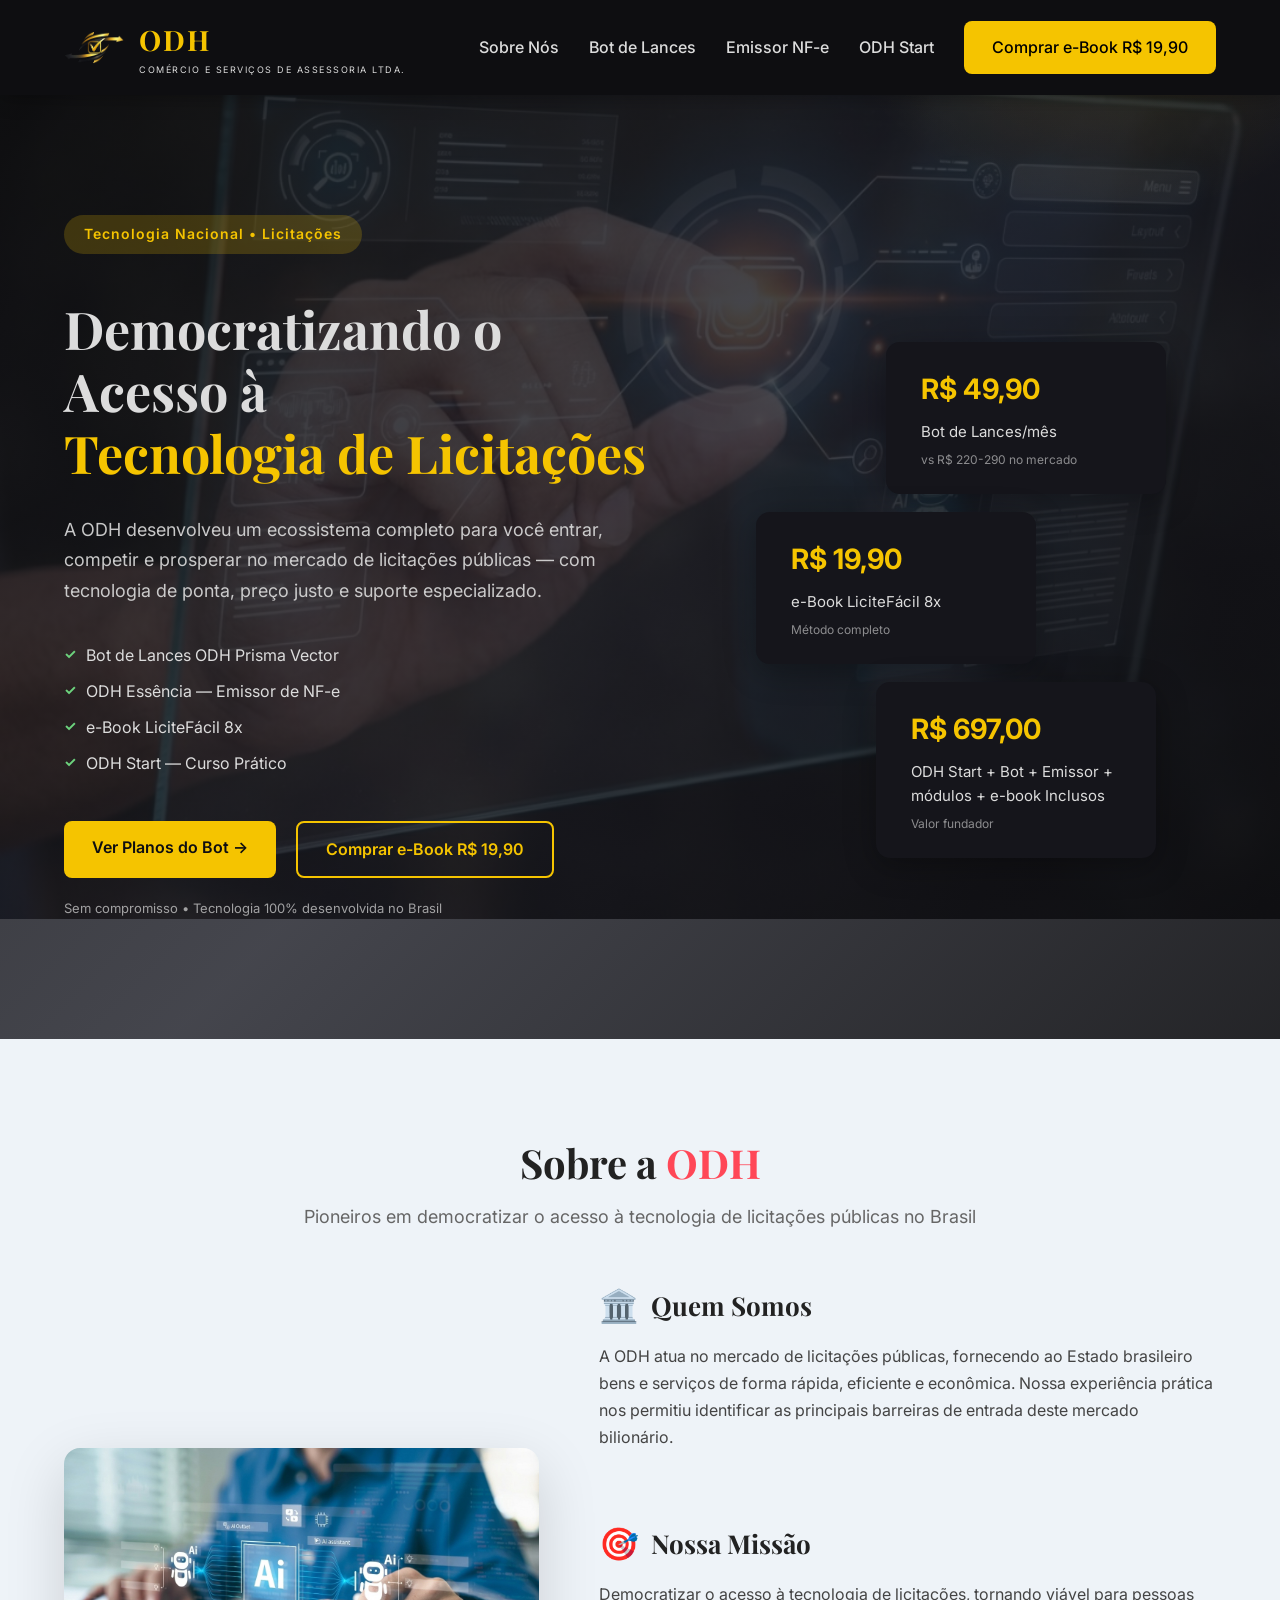
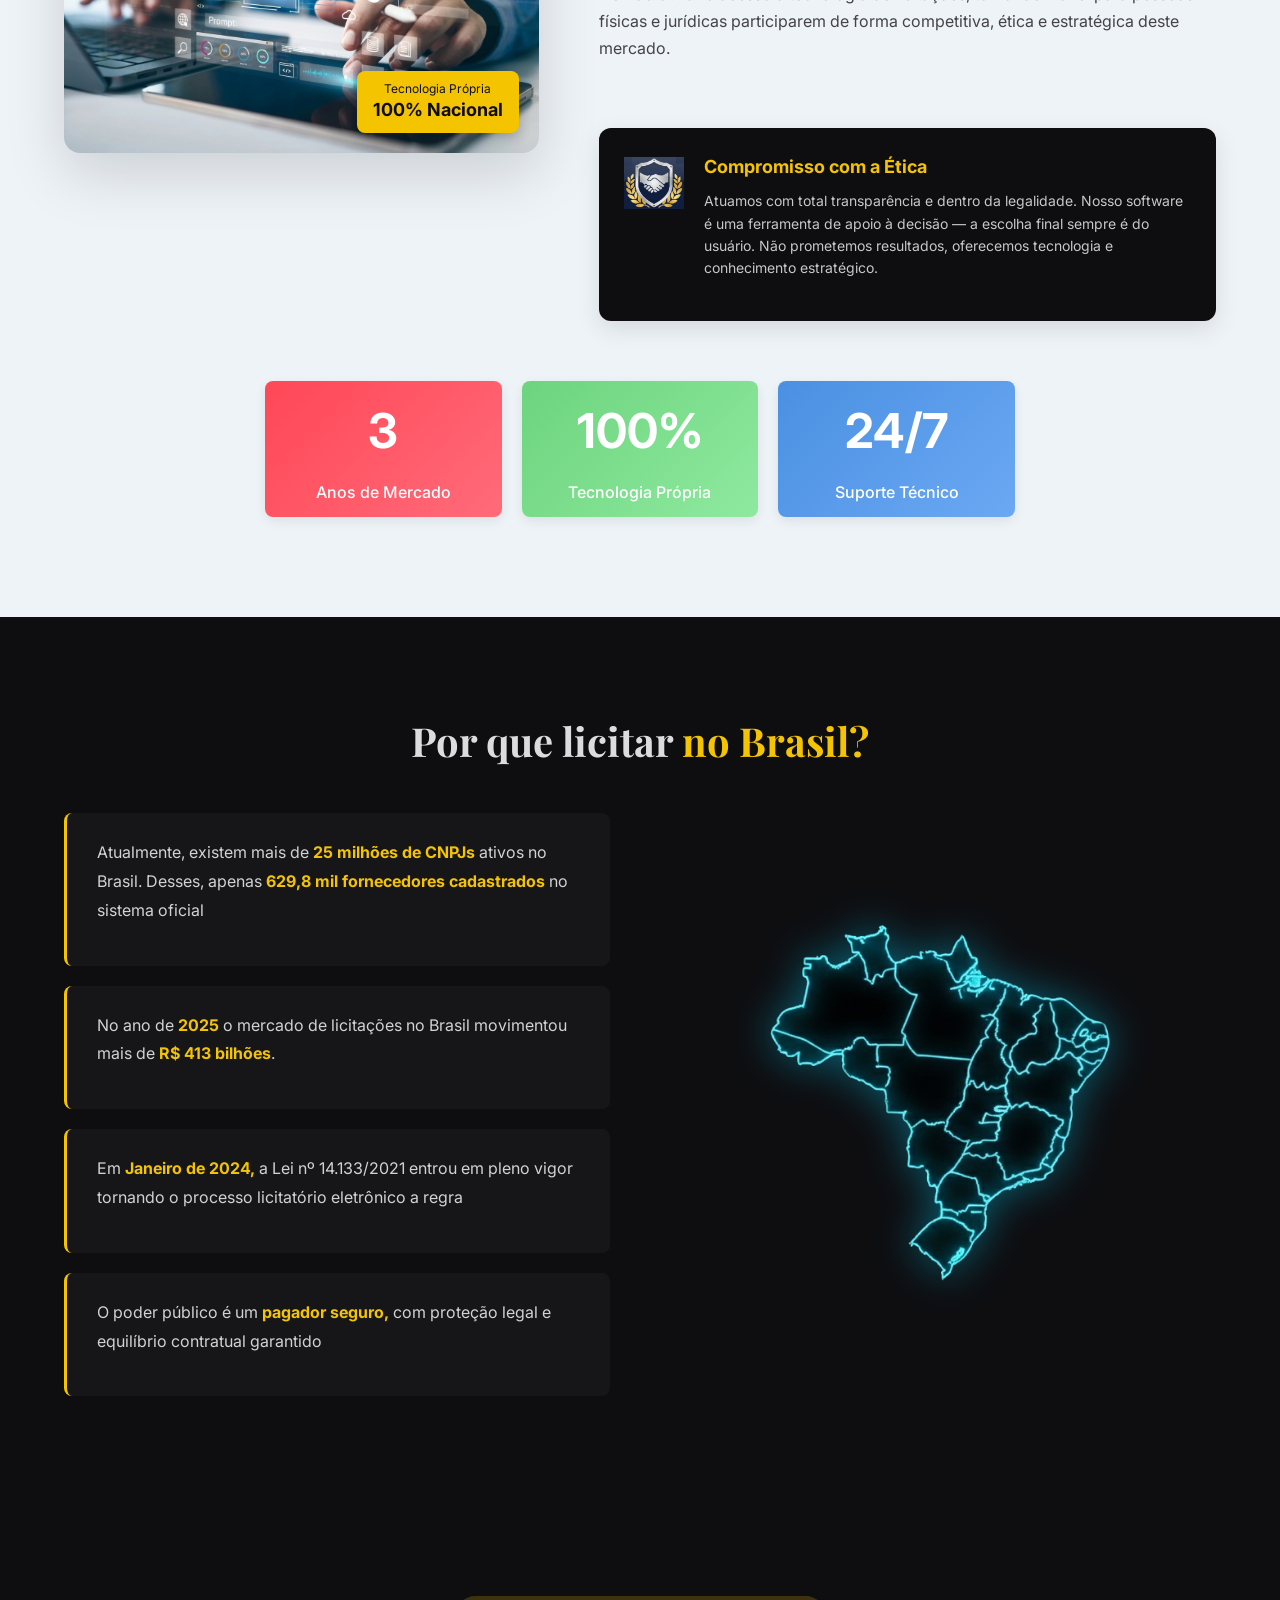
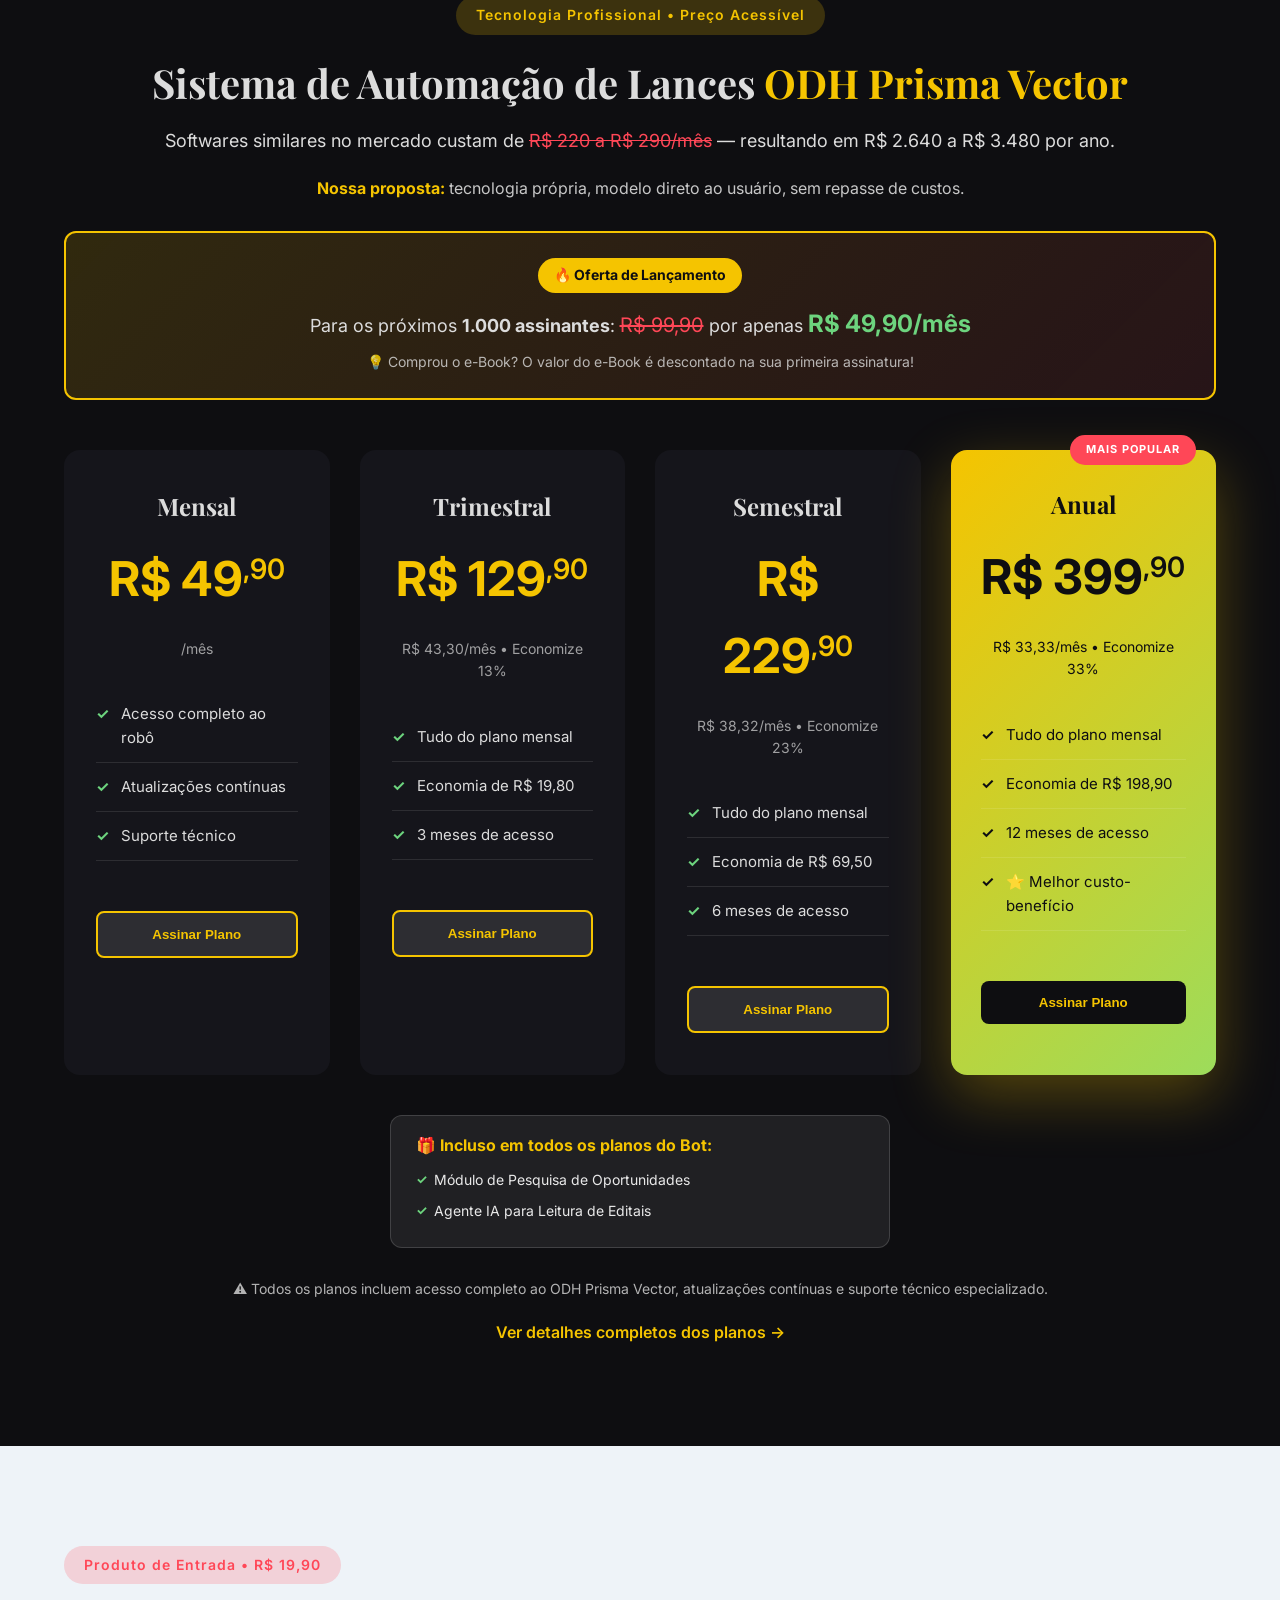
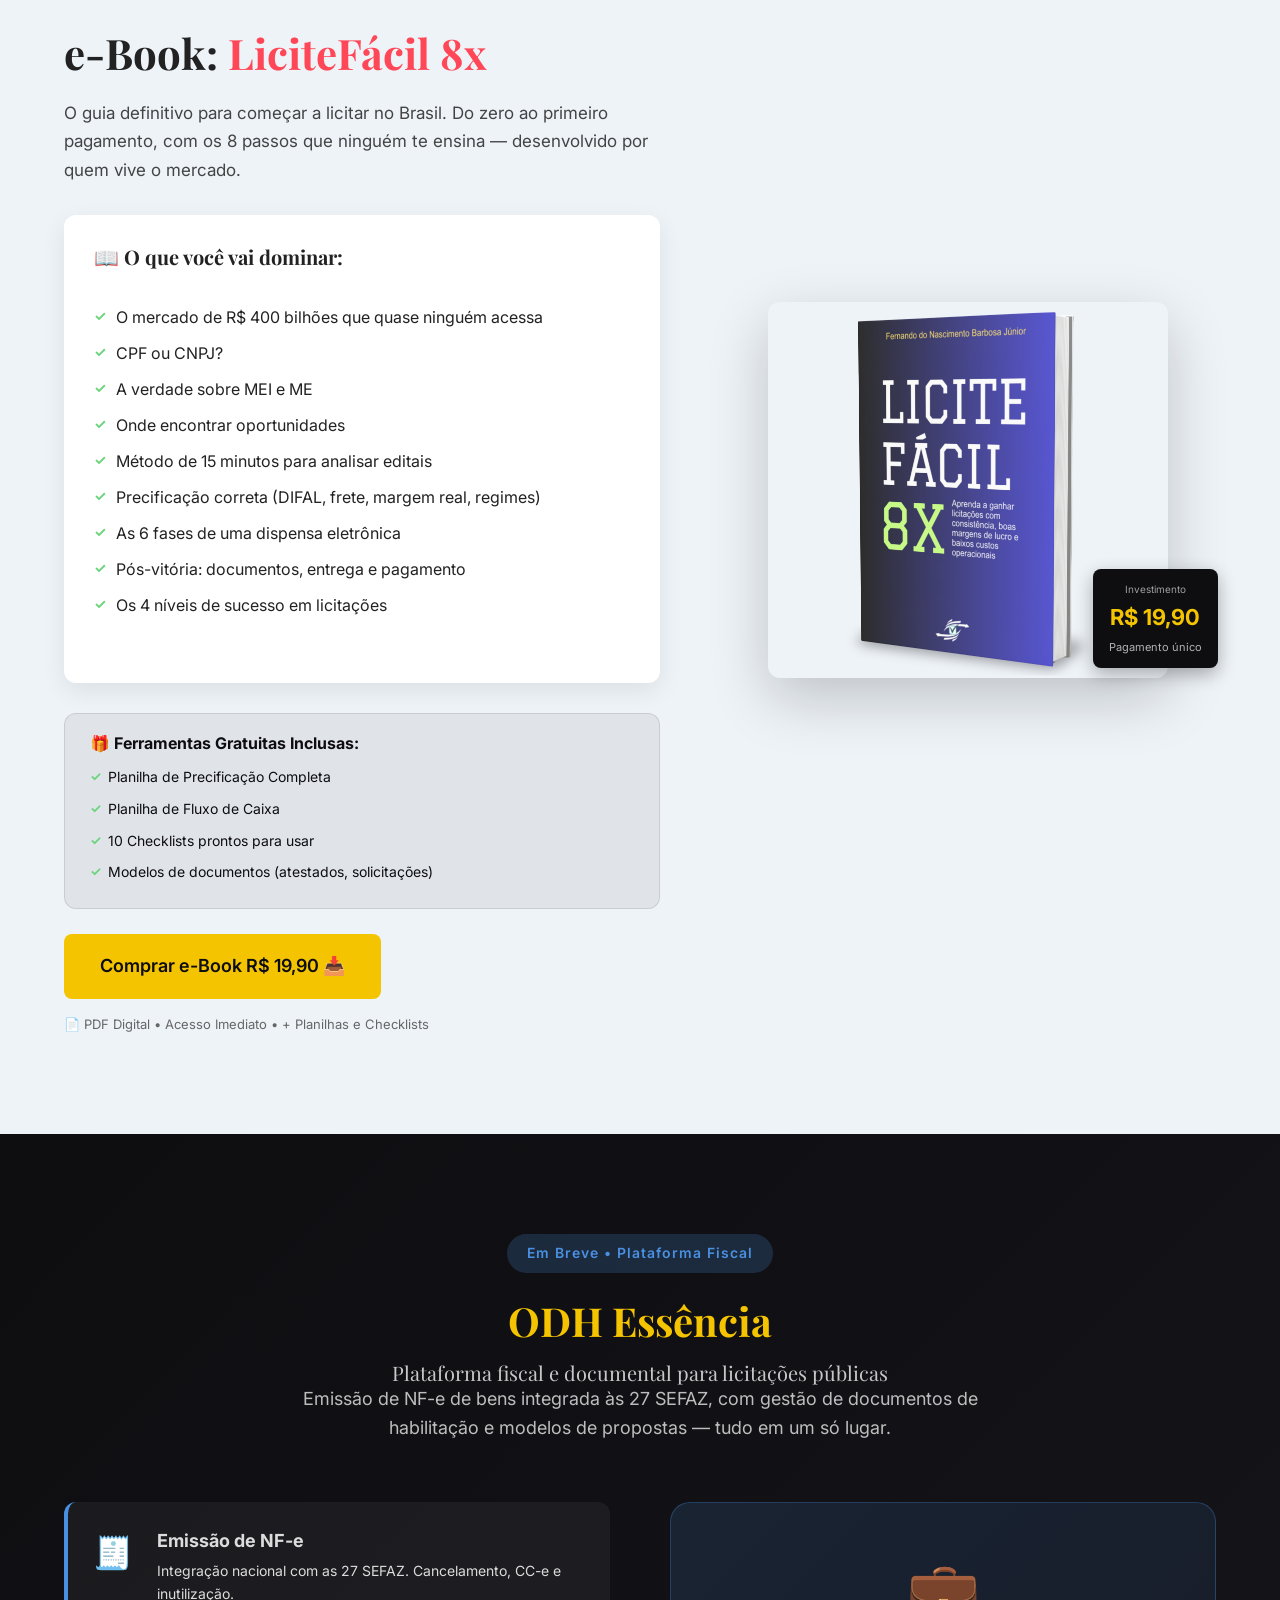
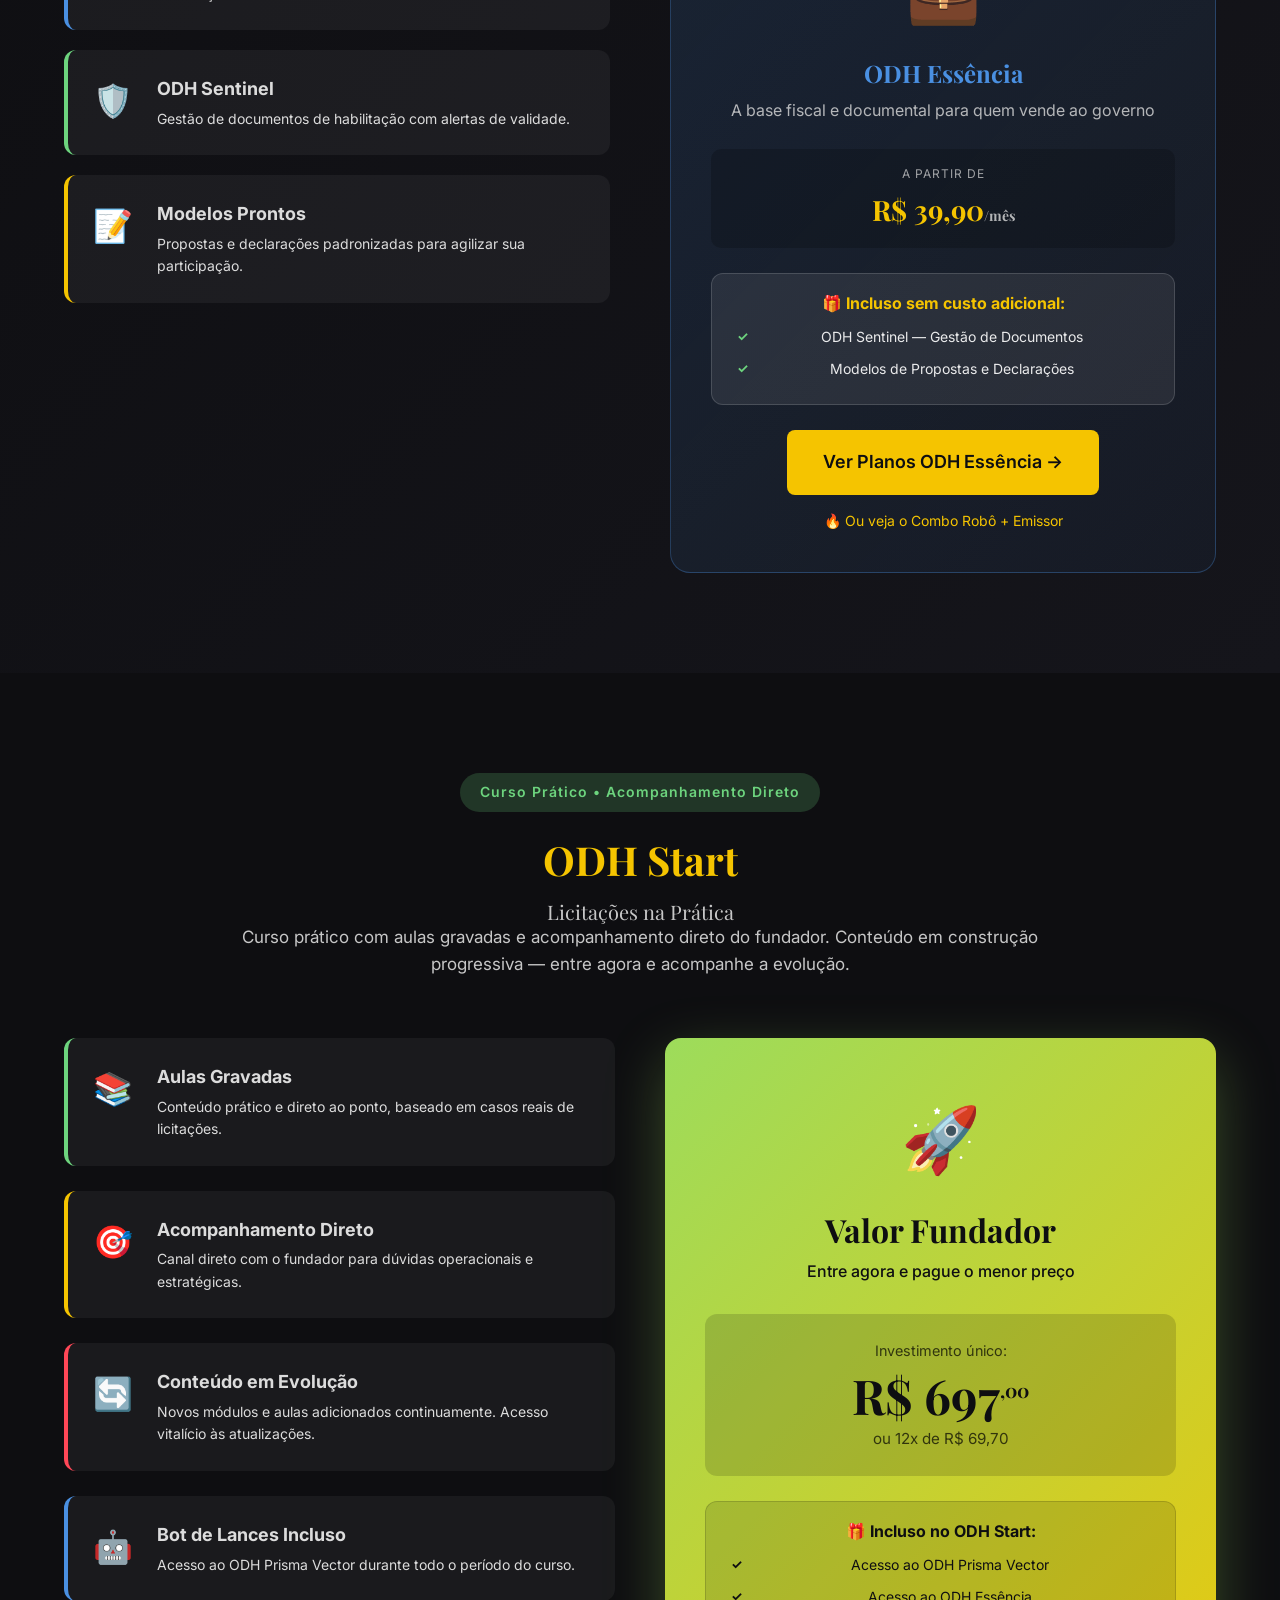
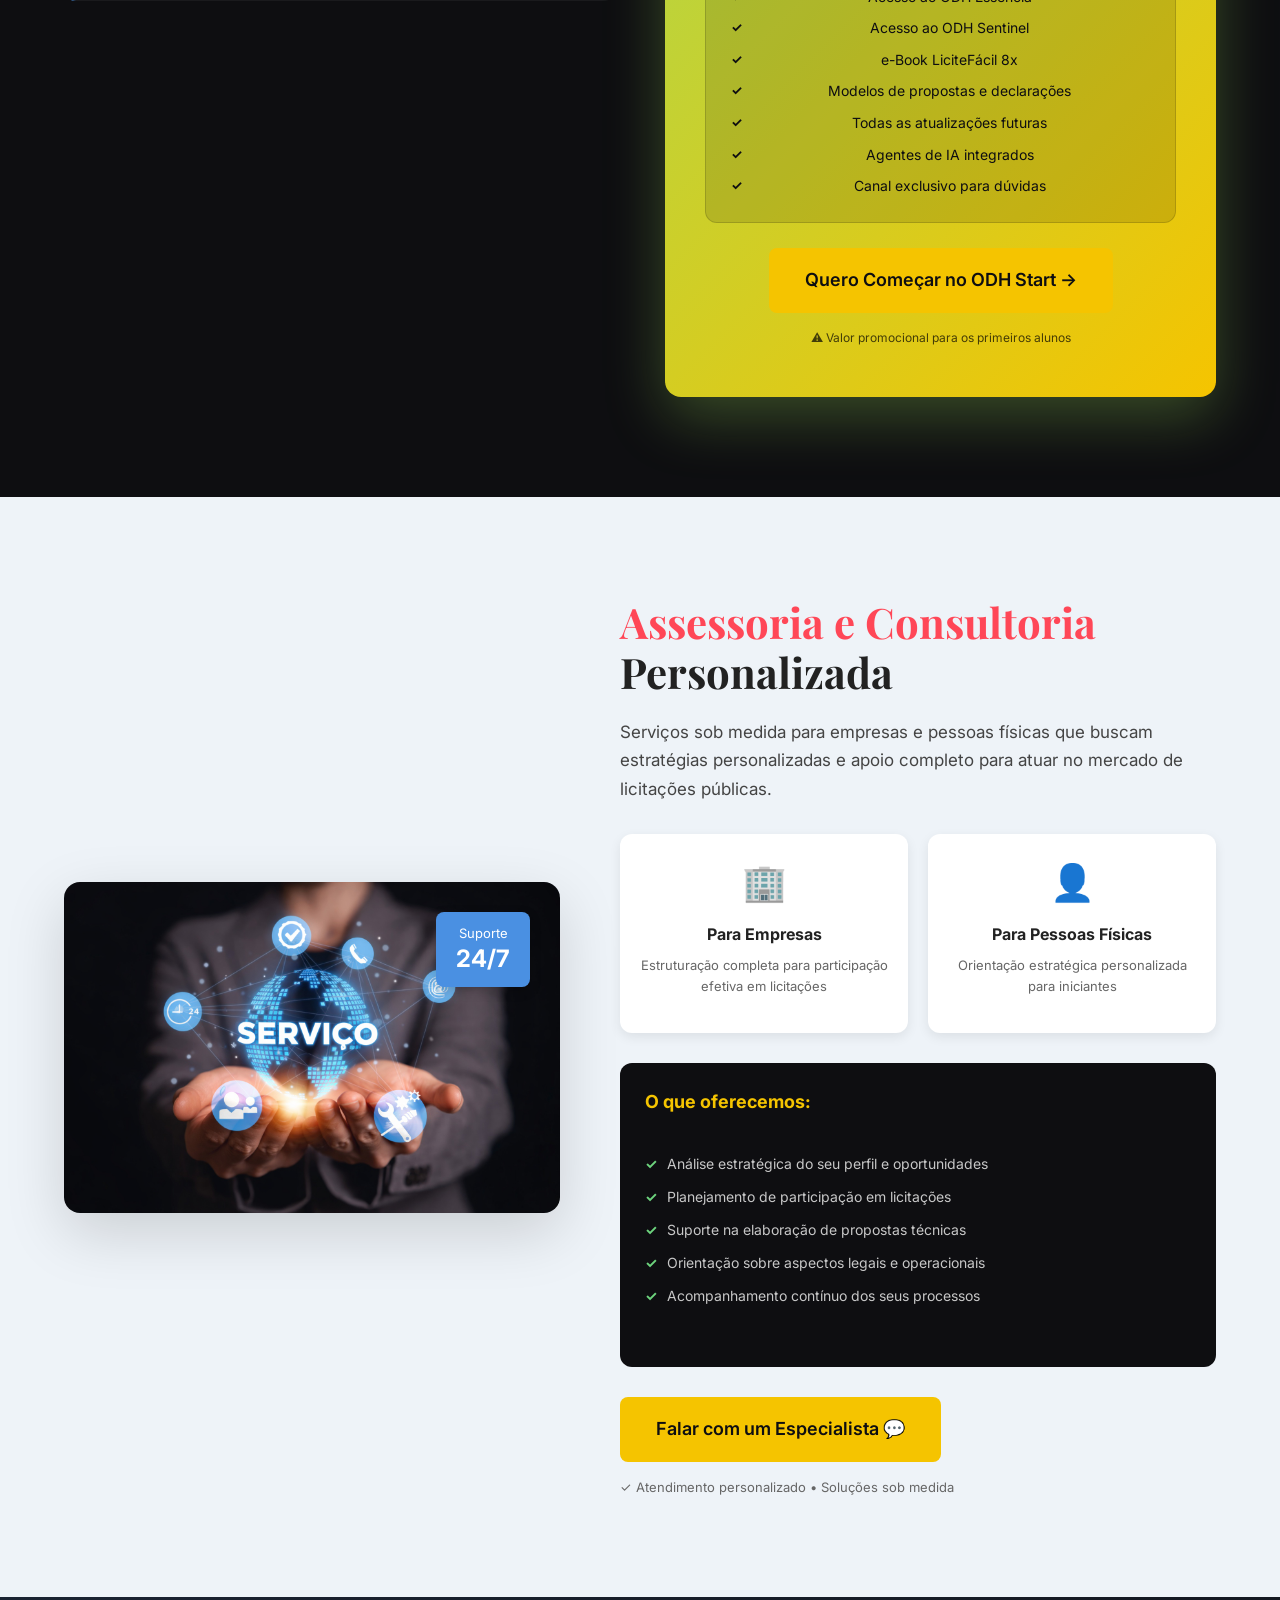
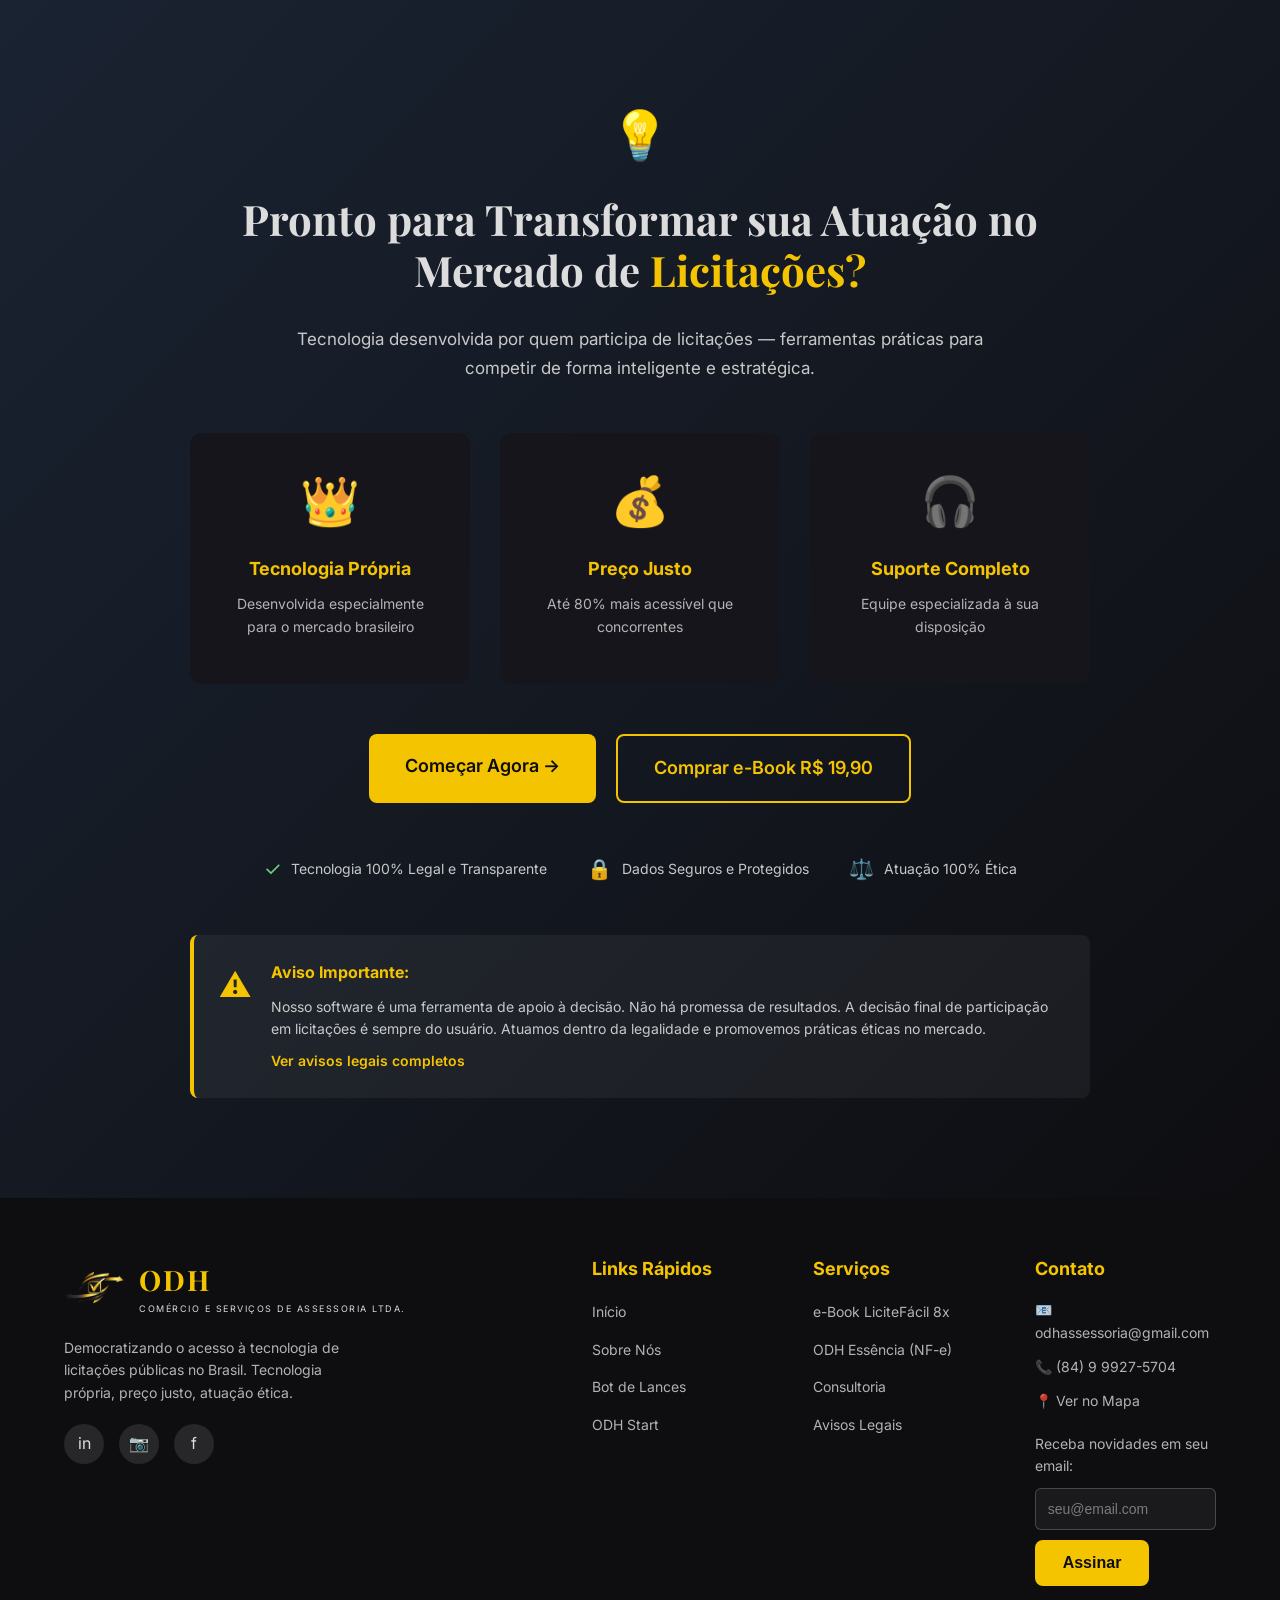
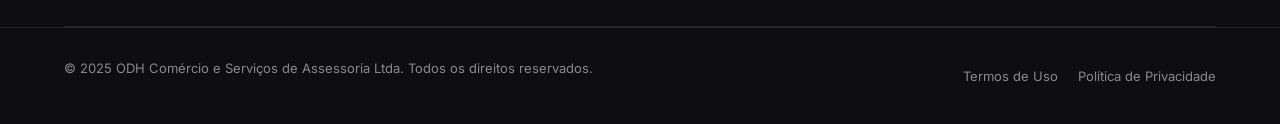
==== index.html @ c1d99091 "melhorias" ====
<!DOCTYPE html>
<html lang="pt-BR">
<head>
  <meta charset="UTF-8" />
  <meta name="viewport" content="width=device-width, initial-scale=1.0" />
  <meta name="description" content="ODH - Democratizando o acesso à tecnologia de licitações públicas no Brasil. Bot de Lances ODH Prisma Vector, ODH Essência (Emissor NF-e), e-Book LiciteFácil 8x e ODH Start." />
  <title>ODH Comércio e Serviços de Assessoria Ltda. | Tecnologia para Licitações</title>
  <link rel="stylesheet" href="css/main.css" />
  <link rel="preconnect" href="https://fonts.googleapis.com">
  <link rel="preconnect" href="https://fonts.gstatic.com" crossorigin>
  <link href="https://fonts.googleapis.com/css2?family=Playfair+Display:wght@500;600;700&family=Inter:wght@300;400;500;600;700&display=swap" rel="stylesheet">
</head>
<body>

<!-- NAVBAR -->
<header class="navbar">
  <div class="container nav-content">
    <div class="logo-container">
      <img src="assets/img/logo-odh.png" alt="ODH Logo" class="logo-img" />
      <div class="logo-text">
        <span class="logo-main">ODH</span>
        <span class="logo-sub">COMÉRCIO E SERVIÇOS DE ASSESSORIA LTDA.</span>
      </div>
    </div>
    <nav class="nav-links">
      <a href="#sobre">Sobre Nós</a>
      <a href="#automacao">Bot de Lances</a>
      <a href="#emissor">Emissor NF-e</a>
      <a href="#odhstart">ODH Start</a>
      <a href="#ebook" class="btn btn-primary btn-dark-text">Comprar e-Book R$ 19,90</a>
    </nav>
  </div>
</header>

<!-- HERO SECTION -->
<section class="hero">
  <div class="container hero-grid">
    <div class="hero-content">
      <span class="pill">Tecnologia Nacional • Licitações</span>
      <h1>Democratizando o Acesso à <br><span class="highlight">Tecnologia de Licitações</span></h1>
      <p class="hero-description">
        A ODH desenvolveu um ecossistema completo para você entrar, competir 
        e prosperar no mercado de licitações públicas — com tecnologia de ponta, 
        preço justo e suporte especializado.
      </p>

      <ul class="checklist">
        <li>Bot de Lances ODH Prisma Vector</li>
        <li>ODH Essência — Emissor de NF-e</li>
        <li>e-Book LiciteFácil 8x</li>
        <li>ODH Start — Curso Prático</li>
      </ul>

      <div class="hero-actions">
        <a href="#automacao" class="btn btn-primary">Ver Planos do Bot →</a>
        <a href="#ebook" class="btn btn-outline">Comprar e-Book R$ 19,90</a>
      </div>

      <small class="hero-note">Sem compromisso • Tecnologia 100% desenvolvida no Brasil</small>
    </div>

    <div class="hero-visual">
      <div class="floating-card card-1">
        <strong>R$ 49,90</strong>
        <span>Bot de Lances/mês</span>
        <small>vs R$ 220-290 no mercado</small>
      </div>

      <div class="floating-card card-2">
        <strong>R$ 19,90</strong>
        <span>e-Book LiciteFácil 8x</span>
        <small>Método completo</small>
      </div>

      <div class="floating-card card-3">
        <strong>R$ 697,00</strong>
        <span>ODH Start + Bot + Emissor + módulos + e-book Inclusos</span>
        <small>Valor fundador</small>
      </div>
    </div>
  </div>
</section>

<!-- SOBRE A ODH -->
<section id="sobre" class="about-section">
  <div class="container">
    <div class="section-header center">
      <h2>Sobre a <span class="highlight-red">ODH</span></h2>
      <p class="subtitle">Pioneiros em democratizar o acesso à tecnologia de licitações públicas no Brasil</p>
    </div>

    <div class="about-grid">
      <div class="about-image">
        <img src="assets/img/tech-ai.jpg" alt="Tecnologia ODH" />
        <span class="tech-badge">Tecnologia Própria<br><strong>100% Nacional</strong></span>
      </div>

      <div class="about-content">
        <div class="about-block">
          <div class="icon-title">
            <span class="icon">🏛️</span>
            <h3>Quem Somos</h3>
          </div>
          <p>
            A ODH atua no mercado de licitações públicas, fornecendo ao Estado brasileiro 
            bens e serviços de forma rápida, eficiente e econômica. Nossa experiência prática 
            nos permitiu identificar as principais barreiras de entrada deste mercado bilionário.
          </p>
        </div>

        <div class="about-block">
          <div class="icon-title">
            <span class="icon">🎯</span>
            <h3>Nossa Missão</h3>
          </div>
          <p>
            Democratizar o acesso à tecnologia de licitações, tornando viável para pessoas 
            físicas e jurídicas participarem de forma competitiva, ética e estratégica deste mercado.
          </p>
        </div>

        <div class="ethics-box">
          <img src="assets/img/badge-etica.png" alt="Compromisso com a Ética" class="ethics-badge-img" />
          <div>
            <strong>Compromisso com a Ética</strong>
            <p>
              Atuamos com total transparência e dentro da legalidade. Nosso software é uma ferramenta 
              de apoio à decisão — a escolha final sempre é do usuário. Não prometemos resultados, 
              oferecemos tecnologia e conhecimento estratégico.
            </p>
          </div>
        </div>
      </div>
    </div>

    <div class="stats-grid">
      <div class="stat-card red">
        <strong>3</strong>
        <span>Anos de Mercado</span>
      </div>
      <div class="stat-card green">
        <strong>100%</strong>
        <span>Tecnologia Própria</span>
      </div>
      <div class="stat-card blue">
        <strong>24/7</strong>
        <span>Suporte Técnico</span>
      </div>
    </div>
  </div>
</section>

<!-- ARGUMENTOS LÓGICOS DO PRODUTO -->
<section id="argumentos" class="argumentos-section">
  <div class="container">
    <div class="section-header center">
      <h2>Por que licitar <span class="highlight">no Brasil?</span></h2>
    </div>

    <div class="argumentos-grid">
      <div class="argumentos-content">
        <div class="argumento-box">
          <p>Atualmente, existem mais de <strong>25 milhões de CNPJs</strong> ativos no Brasil. Desses, apenas <strong>629,8 mil fornecedores cadastrados</strong>  no sistema oficial</p>
        </div>

        <div class="argumento-box">
          <p>No ano de <strong>2025</strong> o mercado de licitações no Brasil movimentou mais de <strong>R$ 413 bilhões</strong>.</p>
        </div>

        <div class="argumento-box">
          <p>Em <strong>Janeiro de 2024,</strong> a Lei nº 14.133/2021 entrou em pleno vigor tornando o processo licitatório eletrônico a regra</p>
        </div>

        <div class="argumento-box">
          <p>O poder público é um<strong> pagador seguro,</strong> com proteção legal e equilíbrio contratual garantido</p>
        </div>
      </div>

      <div class="argumentos-visual">
        <div class="mapa-brasil">
          <img src="assets/img/mapa-brasil.png" alt="Mapa do Brasil" class="mapa-brasil-img" />
        </div>
      </div>
    </div>
  </div>
</section>

<!-- SISTEMA DE AUTOMAÇÃO DE LANCES -->
<section id="automacao" class="robot-section">
  <div class="container">
    <div class="section-header center">
      <span class="pill yellow">Tecnologia Profissional • Preço Acessível</span>
      <h2>Sistema de Automação de Lances <span class="highlight">ODH Prisma Vector</span></h2>
      <p class="comparison-text">
        Softwares similares no mercado custam de <span class="strikethrough">R$ 220 a R$ 290/mês</span> 
        — resultando em R$ 2.640 a R$ 3.480 por ano.
      </p>
      <p class="proposal-text">
        <strong>Nossa proposta:</strong> tecnologia própria, modelo direto ao usuário, sem repasse de custos.
      </p>
      <div class="promo-banner">
        <span class="promo-label">🔥 Oferta de Lançamento</span>
        <p>Para os próximos <strong>1.000 assinantes</strong>: <span class="price-old">R$ 99,90</span> por apenas <span class="price-promo">R$ 49,90/mês</span></p>
        <small>💡 Comprou o e-Book? O valor do e-Book é descontado na sua primeira assinatura!</small>
      </div>
    </div>

    <div id="planos" class="pricing-grid">
      <div class="plan-card">
        <h3>Mensal</h3>
        <p class="price">R$ 49<sup>,90</sup></p>
        <small class="price-detail">/mês</small>
        <ul class="plan-features">
          <li>Acesso completo ao robô</li>
          <li>Atualizações contínuas</li>
          <li>Suporte técnico</li>
        </ul>
        <button class="btn-plan">Assinar Plano</button>
      </div>

      <div class="plan-card">
        <h3>Trimestral</h3>
        <p class="price">R$ 129<sup>,90</sup></p>
        <small class="price-detail">R$ 43,30/mês • Economize 13%</small>
        <ul class="plan-features">
          <li>Tudo do plano mensal</li>
          <li>Economia de R$ 19,80</li>
          <li>3 meses de acesso</li>
        </ul>
        <button class="btn-plan">Assinar Plano</button>
      </div>

      <div class="plan-card">
        <h3>Semestral</h3>
        <p class="price">R$ 229<sup>,90</sup></p>
        <small class="price-detail">R$ 38,32/mês • Economize 23%</small>
        <ul class="plan-features">
          <li>Tudo do plano mensal</li>
          <li>Economia de R$ 69,50</li>
          <li>6 meses de acesso</li>
        </ul>
        <button class="btn-plan">Assinar Plano</button>
      </div>

      <div class="plan-card highlight">
        <span class="badge-popular">MAIS POPULAR</span>
        <h3>Anual</h3>
        <p class="price dark">R$ 399<sup>,90</sup></p>
        <small class="price-detail dark">R$ 33,33/mês • Economize 33%</small>
        <ul class="plan-features dark">
          <li>Tudo do plano mensal</li>
          <li>Economia de R$ 198,90</li>
          <li>12 meses de acesso</li>
          <li>⭐ Melhor custo-benefício</li>
        </ul>
        <button class="btn-plan dark">Assinar Plano</button>
      </div>
    </div>

    <div class="bonus-box">
      <h4>🎁 Incluso em todos os planos do Bot:</h4>
      <ul class="checklist green">
        <li>Módulo de Pesquisa de Oportunidades</li>
        <li>Agente IA para Leitura de Editais</li>
      </ul>
    </div>

    <p class="pricing-note">
      ⚠️ Todos os planos incluem acesso completo ao ODH Prisma Vector, atualizações contínuas e suporte técnico especializado.
    </p>
    <a href="#detalhes" class="link-details">Ver detalhes completos dos planos →</a>
  </div>
</section>

<!-- E-BOOK LICITEFÁCIL 8X -->
<section id="ebook" class="ebook-section">
  <div class="container ebook-grid">
    <div class="ebook-content">
      <span class="pill red">Produto de Entrada • R$ 19,90</span>
      <h2>e-Book: <span class="highlight-red">LiciteFácil 8x</span></h2>
      <p>
        O guia definitivo para começar a licitar no Brasil. Do zero ao primeiro pagamento, 
        com os 8 passos que ninguém te ensina — desenvolvido por quem vive o mercado.
      </p>

      <div class="learning-box">
        <h3>📖 O que você vai dominar:</h3>
        <ul class="checklist green">
          <li>O mercado de R$ 400 bilhões que quase ninguém acessa</li>
          <li>CPF ou CNPJ?</li>
          <li>A verdade sobre MEI e ME</li>
          <li>Onde encontrar oportunidades</li>
          <li>Método de 15 minutos para analisar editais</li>
          <li>Precificação correta (DIFAL, frete, margem real, regimes)</li>
          <li>As 6 fases de uma dispensa eletrônica</li>
          <li>Pós-vitória: documentos, entrega e pagamento</li>
          <li>Os 4 níveis de sucesso em licitações</li>
        </ul>
      </div>

      <div class="bonus-box light ebook-bonus">
        <h4>🎁 Ferramentas Gratuitas Inclusas:</h4>
        <ul class="checklist green">
          <li>Planilha de Precificação Completa</li>
          <li>Planilha de Fluxo de Caixa</li>
          <li>10 Checklists prontos para usar</li>
          <li>Modelos de documentos (atestados, solicitações)</li>
        </ul>
      </div>

      <a href="#" class="btn btn-primary large">Comprar e-Book R$ 19,90 📥</a>
      <small class="ebook-note">📄 PDF Digital • Acesso Imediato • + Planilhas e Checklists</small>
    </div>

    <div class="ebook-visual">
      <div class="device-mockup">
        <img src="assets/img/capa-ebook-licitefacil8x.png" alt="Capa e-Book LiciteFácil 8x" class="ebook-cover" />
        <div class="price-tag">
          <span class="label">Investimento</span>
          <strong>R$ 19,90</strong>
          <small>Pagamento único</small>
        </div>
      </div>
    </div>
  </div>
</section>

<!-- ODH ESSÊNCIA - EMISSOR DE NF-e -->
<section id="emissor" class="emissor-section">
  <div class="container">
    <div class="section-header center">
      <span class="pill blue">Em Breve • Plataforma Fiscal</span>
      <h2><span class="highlight">ODH Essência</span></h2>
      <h3 class="subtitle-white">Plataforma fiscal e documental para licitações públicas</h3>
      <p class="emissor-intro">
        Emissão de NF-e de bens integrada às 27 SEFAZ, com gestão de documentos 
        de habilitação e modelos de propostas — tudo em um só lugar.
      </p>
    </div>

    <div class="emissor-grid">
      <div class="emissor-features">
        <div class="feature-card blue">
          <span class="feature-icon">🧾</span>
          <div>
            <strong>Emissão de NF-e</strong>
            <p>Integração nacional com as 27 SEFAZ. Cancelamento, CC-e e inutilização.</p>
          </div>
        </div>

        <div class="feature-card green">
          <span class="feature-icon">🛡️</span>
          <div>
            <strong>ODH Sentinel</strong>
            <p>Gestão de documentos de habilitação com alertas de validade.</p>
          </div>
        </div>

        <div class="feature-card yellow">
          <span class="feature-icon">📝</span>
          <div>
            <strong>Modelos Prontos</strong>
            <p>Propostas e declarações padronizadas para agilizar sua participação.</p>
          </div>
        </div>
      </div>

      <div class="emissor-cta-card">
        <span class="emissor-icon">💼</span>
        <h3>ODH Essência</h3>
        <p class="emissor-text">A base fiscal e documental para quem vende ao governo</p>
        
        <div class="emissor-price-preview">
          <span class="label">A partir de</span>
          <span class="price">R$ 39,90<small>/mês</small></span>
        </div>
        
        <div class="bonus-box">
          <h4>🎁 Incluso sem custo adicional:</h4>
          <ul class="checklist green">
            <li>ODH Sentinel — Gestão de Documentos</li>
            <li>Modelos de Propostas e Declarações</li>
          </ul>
        </div>

        <a href="emissor-nfe.html#planos-emissor" class="btn btn-primary large">Ver Planos ODH Essência →</a>
        <a href="emissor-nfe.html#combo" class="link-combo">🔥 Ou veja o Combo Robô + Emissor</a>
      </div>
    </div>
  </div>
</section>

<!-- ODH START - CURSO PRÁTICO -->
<section id="odhstart" class="mentoria-section">
  <div class="container">
    <div class="section-header center">
      <span class="pill green">Curso Prático • Acompanhamento Direto</span>
      <h2><span class="highlight">ODH Start</span></h2>
      <h3 class="subtitle-white">Licitações na Prática</h3>
      <p class="mentoria-intro">
        Curso prático com aulas gravadas e acompanhamento direto do fundador. 
        Conteúdo em construção progressiva — entre agora e acompanhe a evolução.
      </p>
    </div>

    <div class="mentoria-grid">
      <div class="mentoria-features">
        <div class="feature-card green">
          <span class="feature-icon">📚</span>
          <div>
            <strong>Aulas Gravadas</strong>
            <p>Conteúdo prático e direto ao ponto, baseado em casos reais de licitações.</p>
          </div>
        </div>

        <div class="feature-card yellow">
          <span class="feature-icon">🎯</span>
          <div>
            <strong>Acompanhamento Direto</strong>
            <p>Canal direto com o fundador para dúvidas operacionais e estratégicas.</p>
          </div>
        </div>

        <div class="feature-card red">
          <span class="feature-icon">🔄</span>
          <div>
            <strong>Conteúdo em Evolução</strong>
            <p>Novos módulos e aulas adicionados continuamente. Acesso vitalício às atualizações.</p>
          </div>
        </div>

        <div class="feature-card blue">
          <span class="feature-icon">🤖</span>
          <div>
            <strong>Bot de Lances Incluso</strong>
            <p>Acesso ao ODH Prisma Vector durante todo o período do curso.</p>
          </div>
        </div>
      </div>

      <div class="mentoria-cta-card">
        <span class="graduation-icon">🚀</span>
        <h3>Valor Fundador</h3>
        <p class="transform-text">Entre agora e pague o menor preço</p>
        
        <div class="price-block">
          <span class="price-label">Investimento único:</span>
          <p class="price-big">R$ 697<sup>,00</sup></p>
          <small class="price-parcel">ou 12x de R$ 69,70</small>
        </div>

        <div class="bonus-box">
          <h4>🎁 Incluso no ODH Start:</h4>
          <ul class="checklist green">
            <li>Acesso ao ODH Prisma Vector</li>
            <li>Acesso ao ODH Essência</li>
            <li>Acesso ao ODH Sentinel</li>
            <li>e-Book LiciteFácil 8x</li>
            <li>Modelos de propostas e declarações</li>
            <li>Todas as atualizações futuras</li>
            <li>Agentes de IA integrados</li>
            <li>Canal exclusivo para dúvidas</li>
          </ul>
        </div>

        <a href="odh-start.html" class="btn btn-primary large">Quero Começar no ODH Start →</a>
        <small class="mentoria-note">⚠️ Valor promocional para os primeiros alunos</small>
      </div>
    </div>
  </div>
</section>

<!-- ASSESSORIA E CONSULTORIA -->
<section id="assessoria" class="assessoria-section">
  <div class="container assessoria-grid">
    <div class="assessoria-visual">
      <img src="assets/img/service-hologram.jpg" alt="Assessoria ODH" />
      <span class="support-badge">Suporte<br><strong>24/7</strong></span>
    </div>

    <div class="assessoria-content">
      <h2><span class="highlight-red">Assessoria e Consultoria</span><br>Personalizada</h2>
      <p>
        Serviços sob medida para empresas e pessoas físicas que buscam estratégias 
        personalizadas e apoio completo para atuar no mercado de licitações públicas.
      </p>

      <div class="target-cards">
        <div class="target-card">
          <span class="icon">🏢</span>
          <strong>Para Empresas</strong>
          <p>Estruturação completa para participação efetiva em licitações</p>
        </div>
        <div class="target-card">
          <span class="icon">👤</span>
          <strong>Para Pessoas Físicas</strong>
          <p>Orientação estratégica personalizada para iniciantes</p>
        </div>
      </div>

      <div class="services-box">
        <strong>O que oferecemos:</strong>
        <ul class="checklist green">
          <li>Análise estratégica do seu perfil e oportunidades</li>
          <li>Planejamento de participação em licitações</li>
          <li>Suporte na elaboração de propostas técnicas</li>
          <li>Orientação sobre aspectos legais e operacionais</li>
          <li>Acompanhamento contínuo dos seus processos</li>
        </ul>
      </div>

      <a href="contato.html" class="btn btn-primary large">Falar com um Especialista 💬</a>
      <small class="assessoria-note">✓ Atendimento personalizado • Soluções sob medida</small>
    </div>
  </div>
</section>

<!-- CTA FINAL -->
<section class="final-cta">
  <div class="container">
    <span class="pill-center">💡</span>
    <h2>Pronto para Transformar sua Atuação no<br>Mercado de <span class="highlight">Licitações?</span></h2>
    <p class="cta-intro">
      Tecnologia desenvolvida por quem participa de licitações — ferramentas práticas 
      para competir de forma inteligente e estratégica.
    </p>

    <div class="benefits-grid">
      <div class="benefit-card">
        <span class="icon">👑</span>
        <strong>Tecnologia Própria</strong>
        <p>Desenvolvida especialmente para o mercado brasileiro</p>
      </div>
      <div class="benefit-card">
        <span class="icon">💰</span>
        <strong>Preço Justo</strong>
        <p>Até 80% mais acessível que concorrentes</p>
      </div>
      <div class="benefit-card">
        <span class="icon">🎧</span>
        <strong>Suporte Completo</strong>
        <p>Equipe especializada à sua disposição</p>
      </div>
    </div>

    <div class="cta-actions">
      <a href="#automacao" class="btn btn-primary large">Começar Agora →</a>
      <a href="#ebook" class="btn btn-outline large">Comprar e-Book R$ 19,90</a>
    </div>

    <div class="trust-badges">
      <div class="badge-item">
        <span class="icon">✓</span>
        <span>Tecnologia 100% Legal e Transparente</span>
      </div>
      <div class="badge-item">
        <span class="icon">🔒</span>
        <span>Dados Seguros e Protegidos</span>
      </div>
      <div class="badge-item">
        <span class="icon">⚖️</span>
        <span>Atuação 100% Ética</span>
      </div>
    </div>

    <div class="legal-warning">
      <span class="warning-icon">⚠️</span>
      <div>
        <strong>Aviso Importante:</strong> Nosso software é uma ferramenta de apoio à decisão. 
        Não há promessa de resultados. A decisão final de participação em licitações é sempre do usuário. 
        Atuamos dentro da legalidade e promovemos práticas éticas no mercado.
        <a href="#legal" class="legal-link">Ver avisos legais completos</a>
      </div>
    </div>
  </div>
</section>

<!-- FOOTER -->
<footer class="footer">
  <div class="container footer-content">
    <div class="footer-brand">
      <div class="logo-container">
        <img src="assets/img/logo-odh.png" alt="ODH Logo" class="logo-img" />
        <div class="logo-text">
          <span class="logo-main">ODH</span>
          <span class="logo-sub">COMÉRCIO E SERVIÇOS DE ASSESSORIA LTDA.</span>
        </div>
      </div>
      <p class="footer-tagline">
        Democratizando o acesso à tecnologia de licitações públicas no Brasil. 
        Tecnologia própria, preço justo, atuação ética.
      </p>
      <div class="social-links">
        <a href="#" aria-label="LinkedIn"><span>in</span></a>
        <a href="#" aria-label="Instagram"><span>📷</span></a>
        <a href="#" aria-label="Facebook"><span>f</span></a>
      </div>
    </div>

    <div class="footer-links">
      <div class="footer-col">
        <h4>Links Rápidos</h4>
        <ul>
          <li><a href="#sobre">Início</a></li>
          <li><a href="#sobre">Sobre Nós</a></li>
          <li><a href="#automacao">Bot de Lances</a></li>
          <li><a href="#odhstart">ODH Start</a></li>
        </ul>
      </div>

      <div class="footer-col">
        <h4>Serviços</h4>
        <ul>
          <li><a href="#ebook">e-Book LiciteFácil 8x</a></li>
          <li><a href="#emissor">ODH Essência (NF-e)</a></li>
          <li><a href="#assessoria">Consultoria</a></li>
          <li><a href="#legal">Avisos Legais</a></li>
        </ul>
      </div>

      <div class="footer-col">
        <h4>Contato</h4>
        <ul class="contact-info">
          <li><a href="mailto:odhassessoria@gmail.com">📧 odhassessoria@gmail.com</a></li>
          <li><a href="tel:+5584999275704">📞 (84) 9 9927-5704</a></li>
          <li><a href="https://maps.app.goo.gl/vrfrgXGEDxFtJr8v8" target="_blank" rel="noopener">📍 Ver no Mapa</a></li>
        </ul>
        <div class="newsletter">
          <p>Receba novidades em seu email:</p>
          <input type="email" placeholder="seu@email.com" />
          <button class="btn btn-primary small">Assinar</button>
        </div>
      </div>
    </div>
  </div>

  <div class="footer-bottom">
    <div class="container">
      <p>© 2025 ODH Comércio e Serviços de Assessoria Ltda. Todos os direitos reservados.</p>
      <div class="footer-legal">
        <a href="#termos">Termos de Uso</a>
        <a href="#privacidade">Política de Privacidade</a>
      </div>
    </div>
  </div>
</footer>

<script src="script.js"></script>
</body>
</html>
---- css/main.css ----
/**
 * @fileoverview Entrada principal do CSS modular
 * @description Importa todos os módulos CSS na ordem correta
 * 
 * Arquitetura modular seguindo:
 * - SOLID: Cada arquivo tem uma responsabilidade única
 * - DRY: Componentes reutilizáveis centralizados
 * - OCP: Aberto para extensão, fechado para modificação
 * 
 * Estrutura:
 * /css
 *   ├── main.css        - Este arquivo (imports)
 *   ├── variables.css   - Design tokens
 *   ├── base.css        - Reset e estilos base
 *   ├── components.css  - Componentes reutilizáveis
 *   ├── layout.css      - Navbar, Footer, Grids
 *   ├── responsive.css  - Media queries
 *   ├── sections/       - Seções da homepage
 *   │   ├── hero.css
 *   │   ├── about.css
 *   │   ├── argumentos.css
 *   │   ├── robot.css
 *   │   ├── ebook.css
 *   │   ├── odhstart.css
 *   │   ├── assessoria.css
 *   │   ├── cta-footer.css
 *   │   └── emissor.css
 *   └── pages/          - Páginas específicas
 *       ├── essencia.css
 *       ├── contato.css
 *       └── odhstart.css
 */

/* ===================================
   1. VARIÁVEIS (deve vir primeiro)
   =================================== */
@import url('./variables.css');

/* ===================================
   2. BASE E RESET
   =================================== */
@import url('./base.css');

/* ===================================
   3. COMPONENTES REUTILIZÁVEIS
   =================================== */
@import url('./components.css');

/* ===================================
   4. LAYOUT ESTRUTURAL
   =================================== */
@import url('./layout.css');

/* ===================================
   5. SEÇÕES DA HOMEPAGE
   =================================== */
@import url('./sections/hero.css');
@import url('./sections/about.css');
@import url('./sections/argumentos.css');
@import url('./sections/robot.css');
@import url('./sections/ebook.css');
@import url('./sections/odhstart.css');
@import url('./sections/assessoria.css');
@import url('./sections/cta-footer.css');
@import url('./sections/emissor.css');

/* ===================================
   6. PÁGINAS ESPECÍFICAS
   =================================== */
@import url('./pages/essencia.css');
@import url('./pages/contato.css');
@import url('./pages/odhstart.css');

/* ===================================
   7. RESPONSIVIDADE (deve vir por último)
   =================================== */
@import url('./responsive.css');
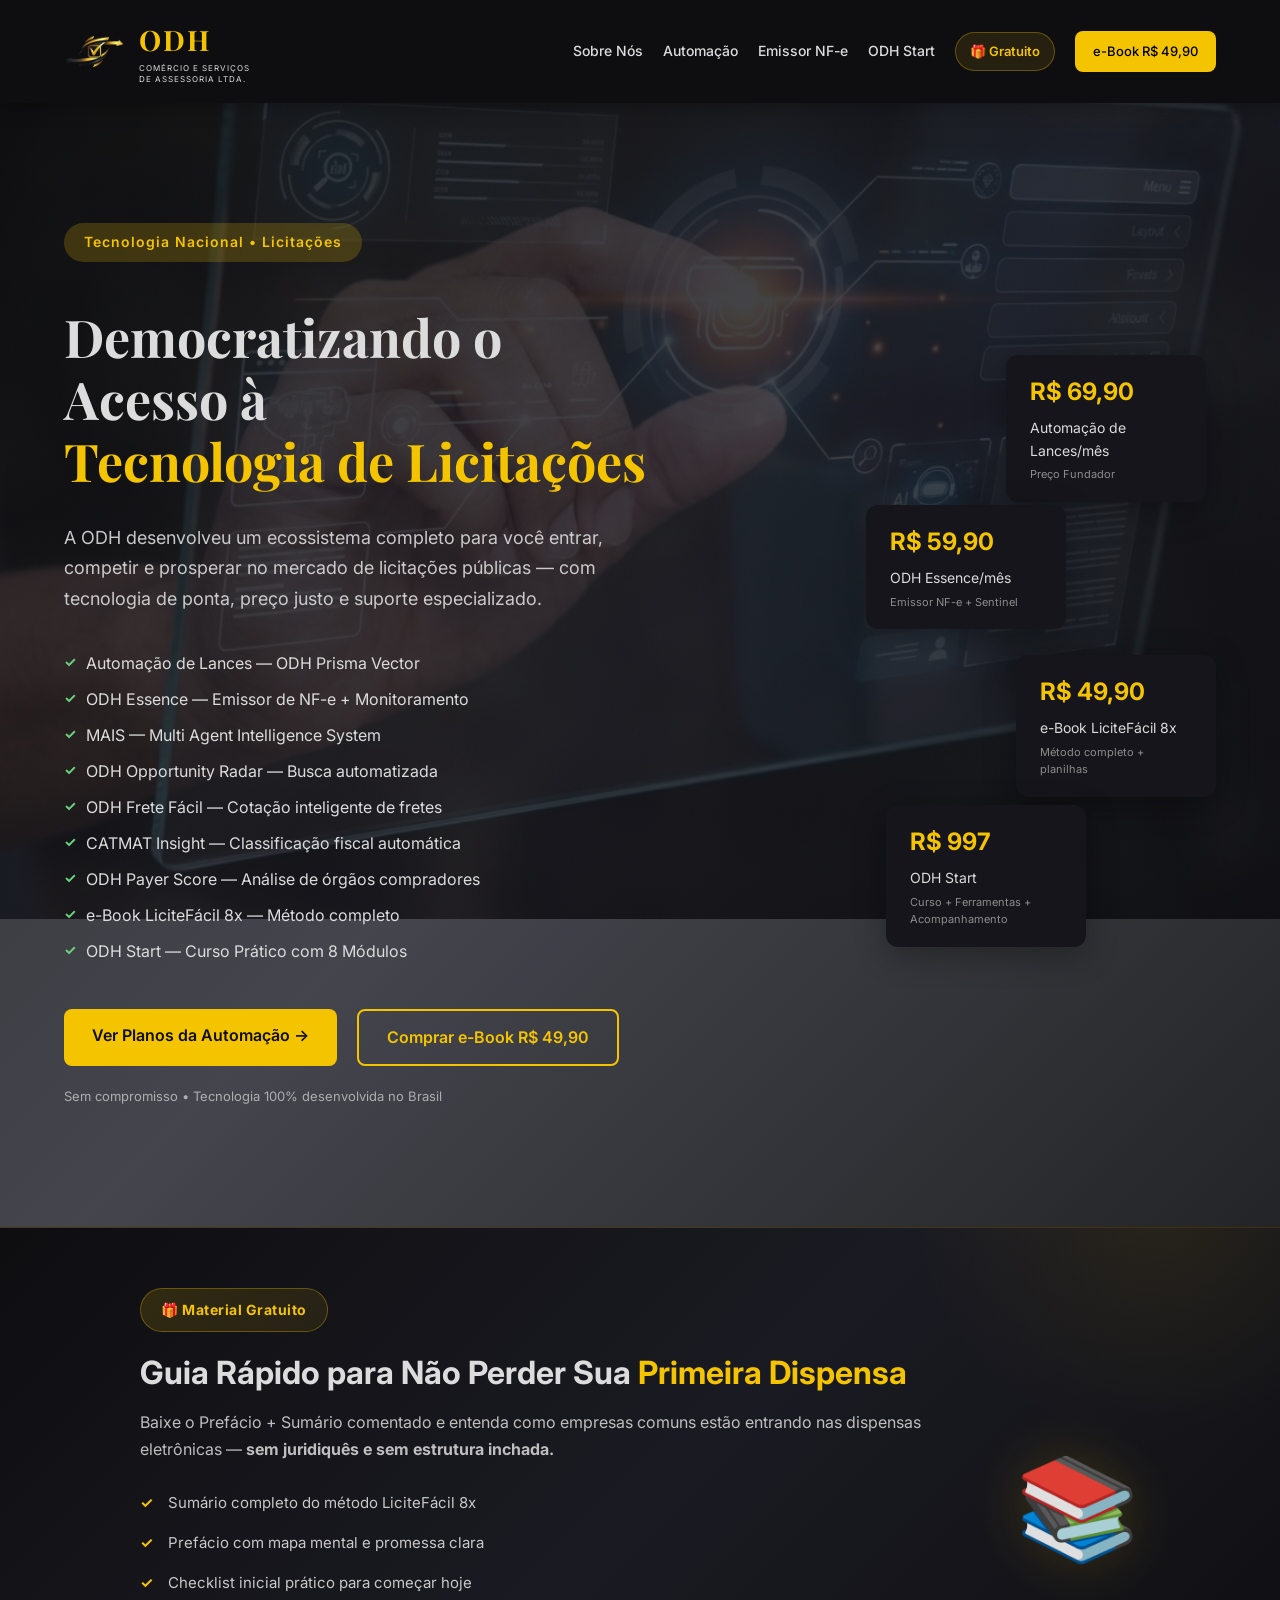
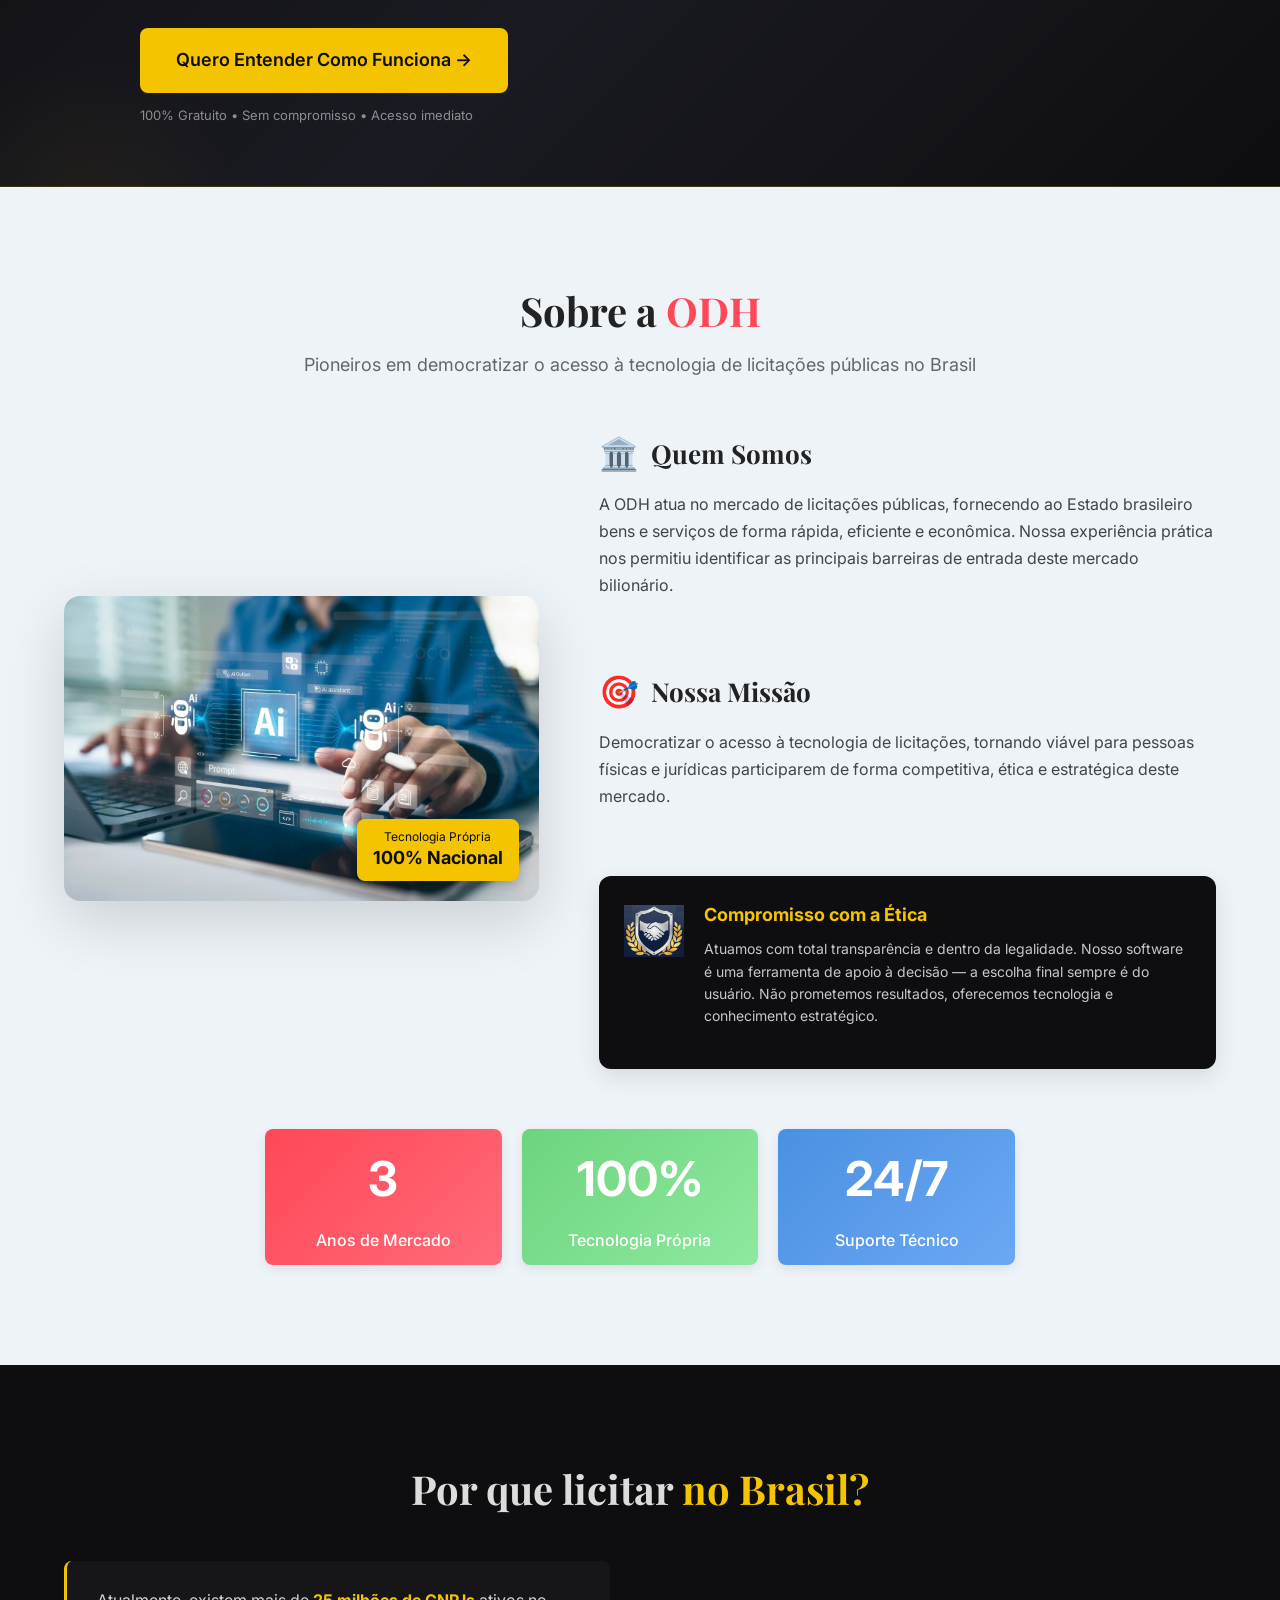
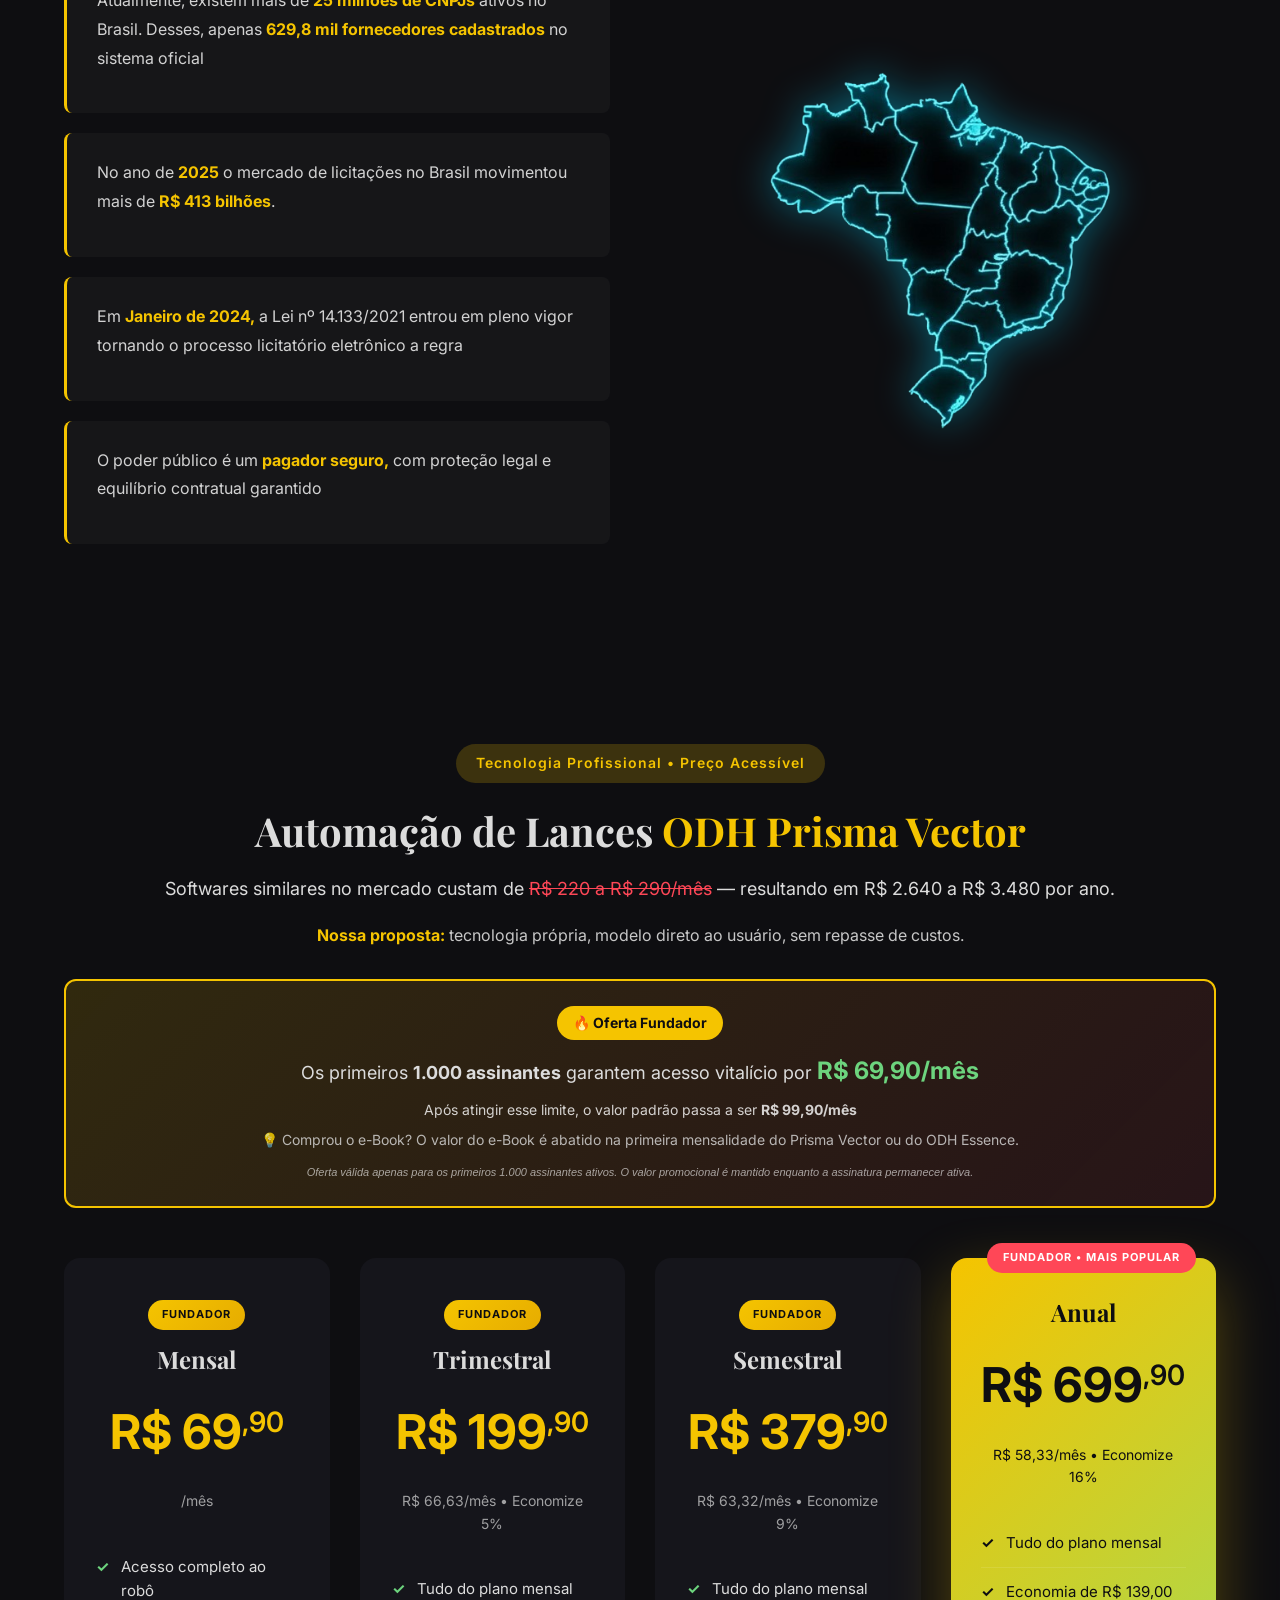
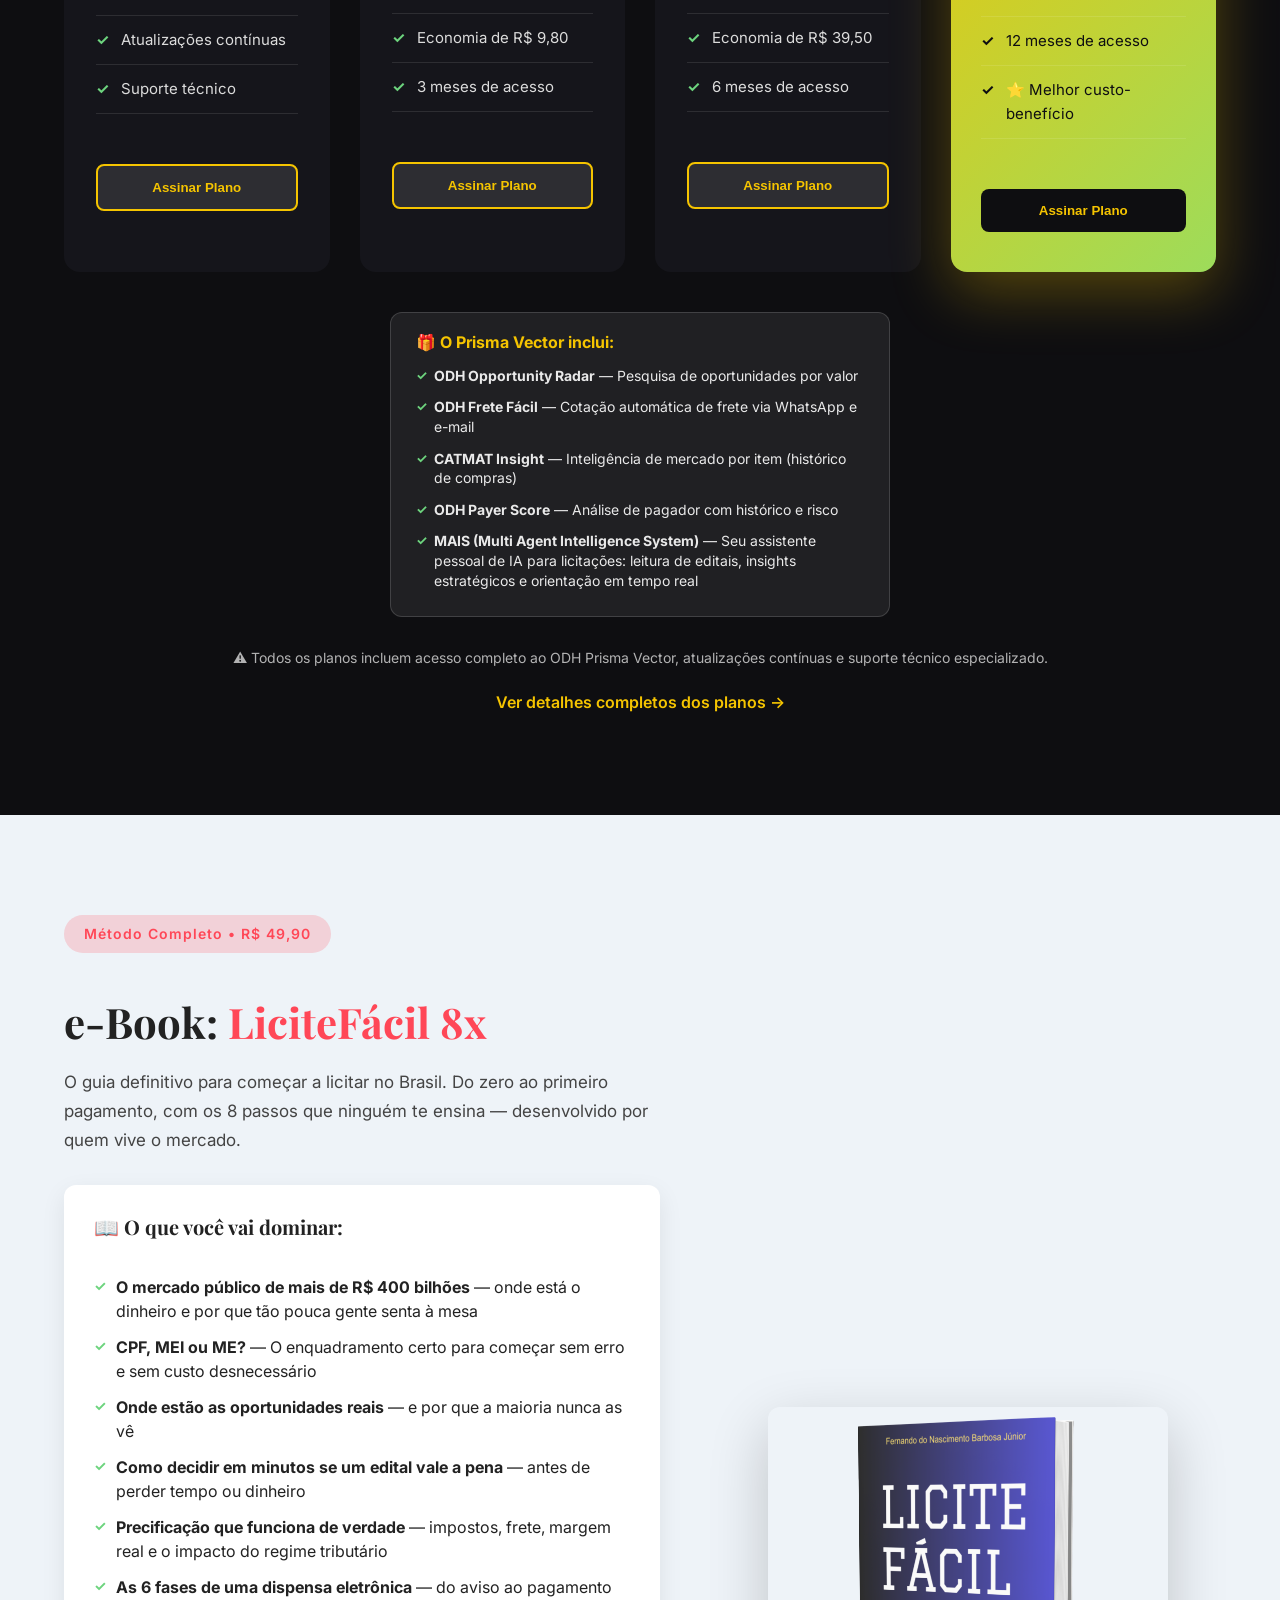
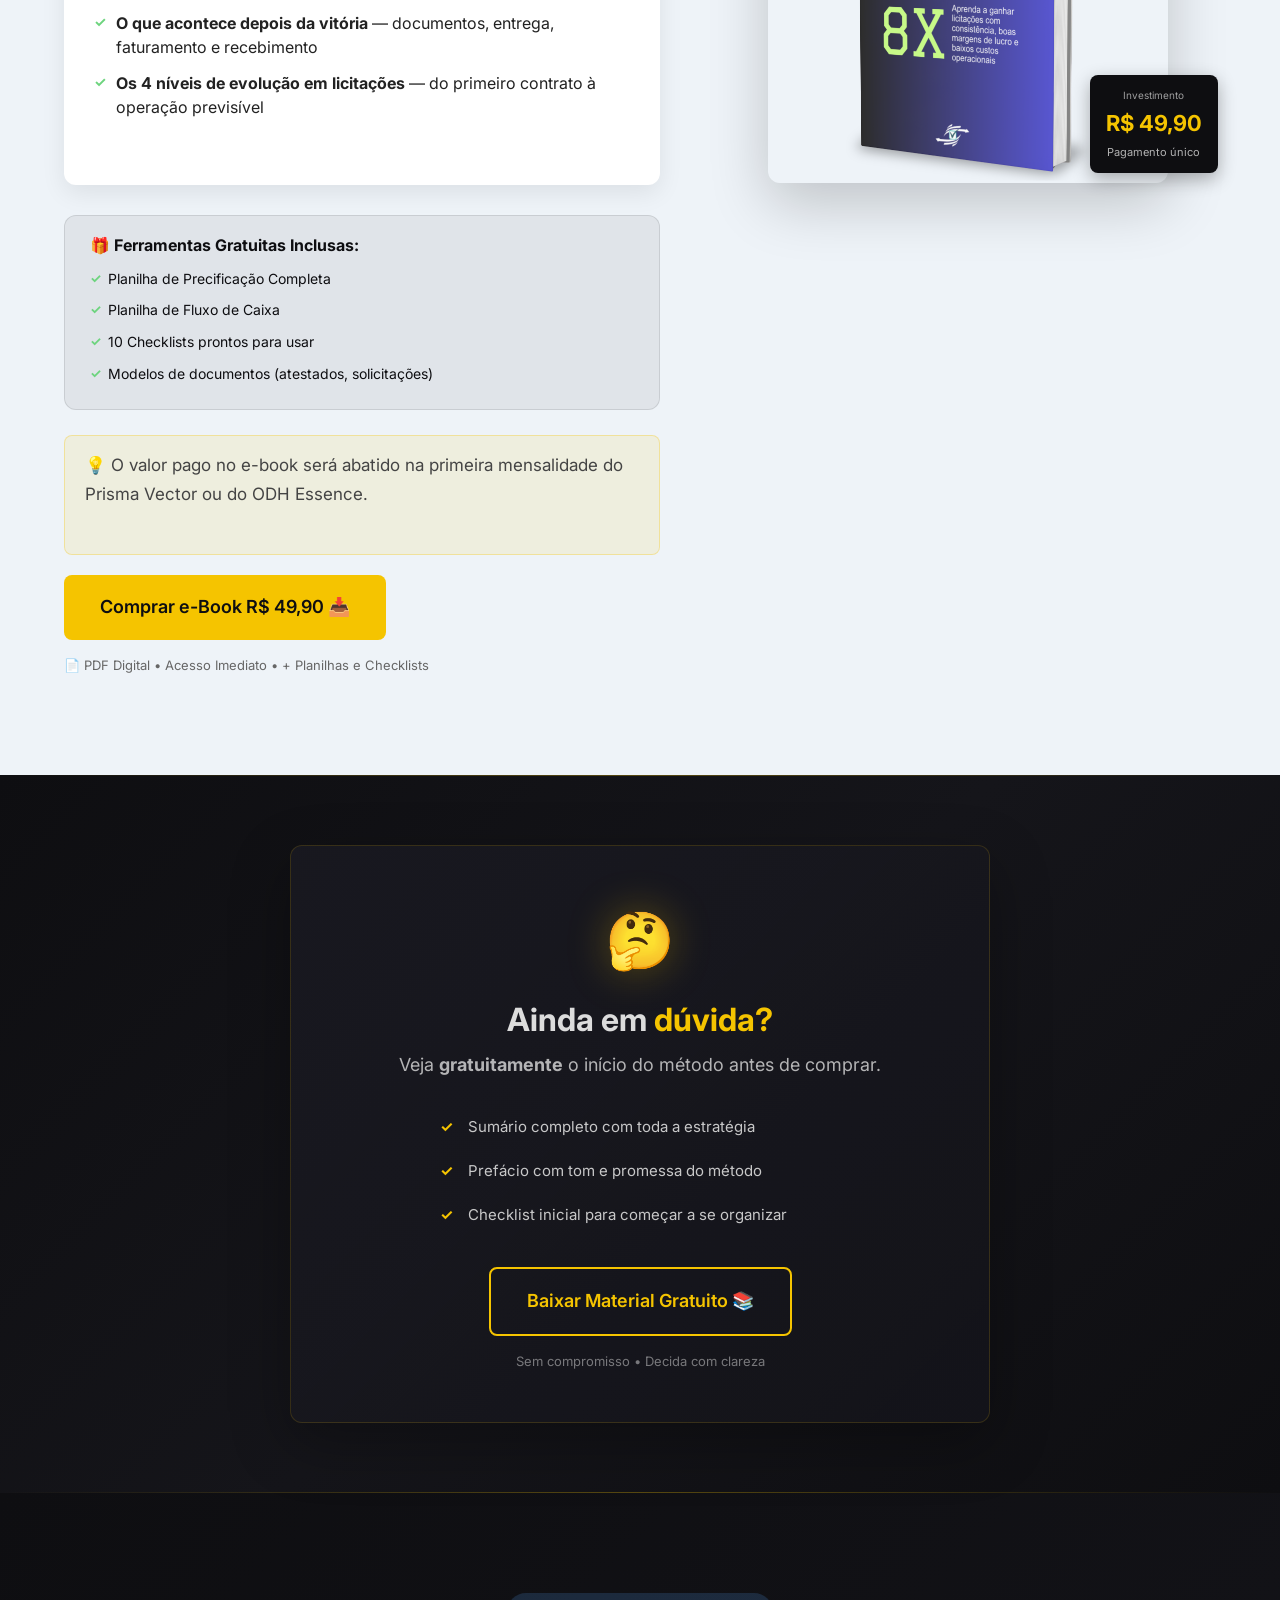
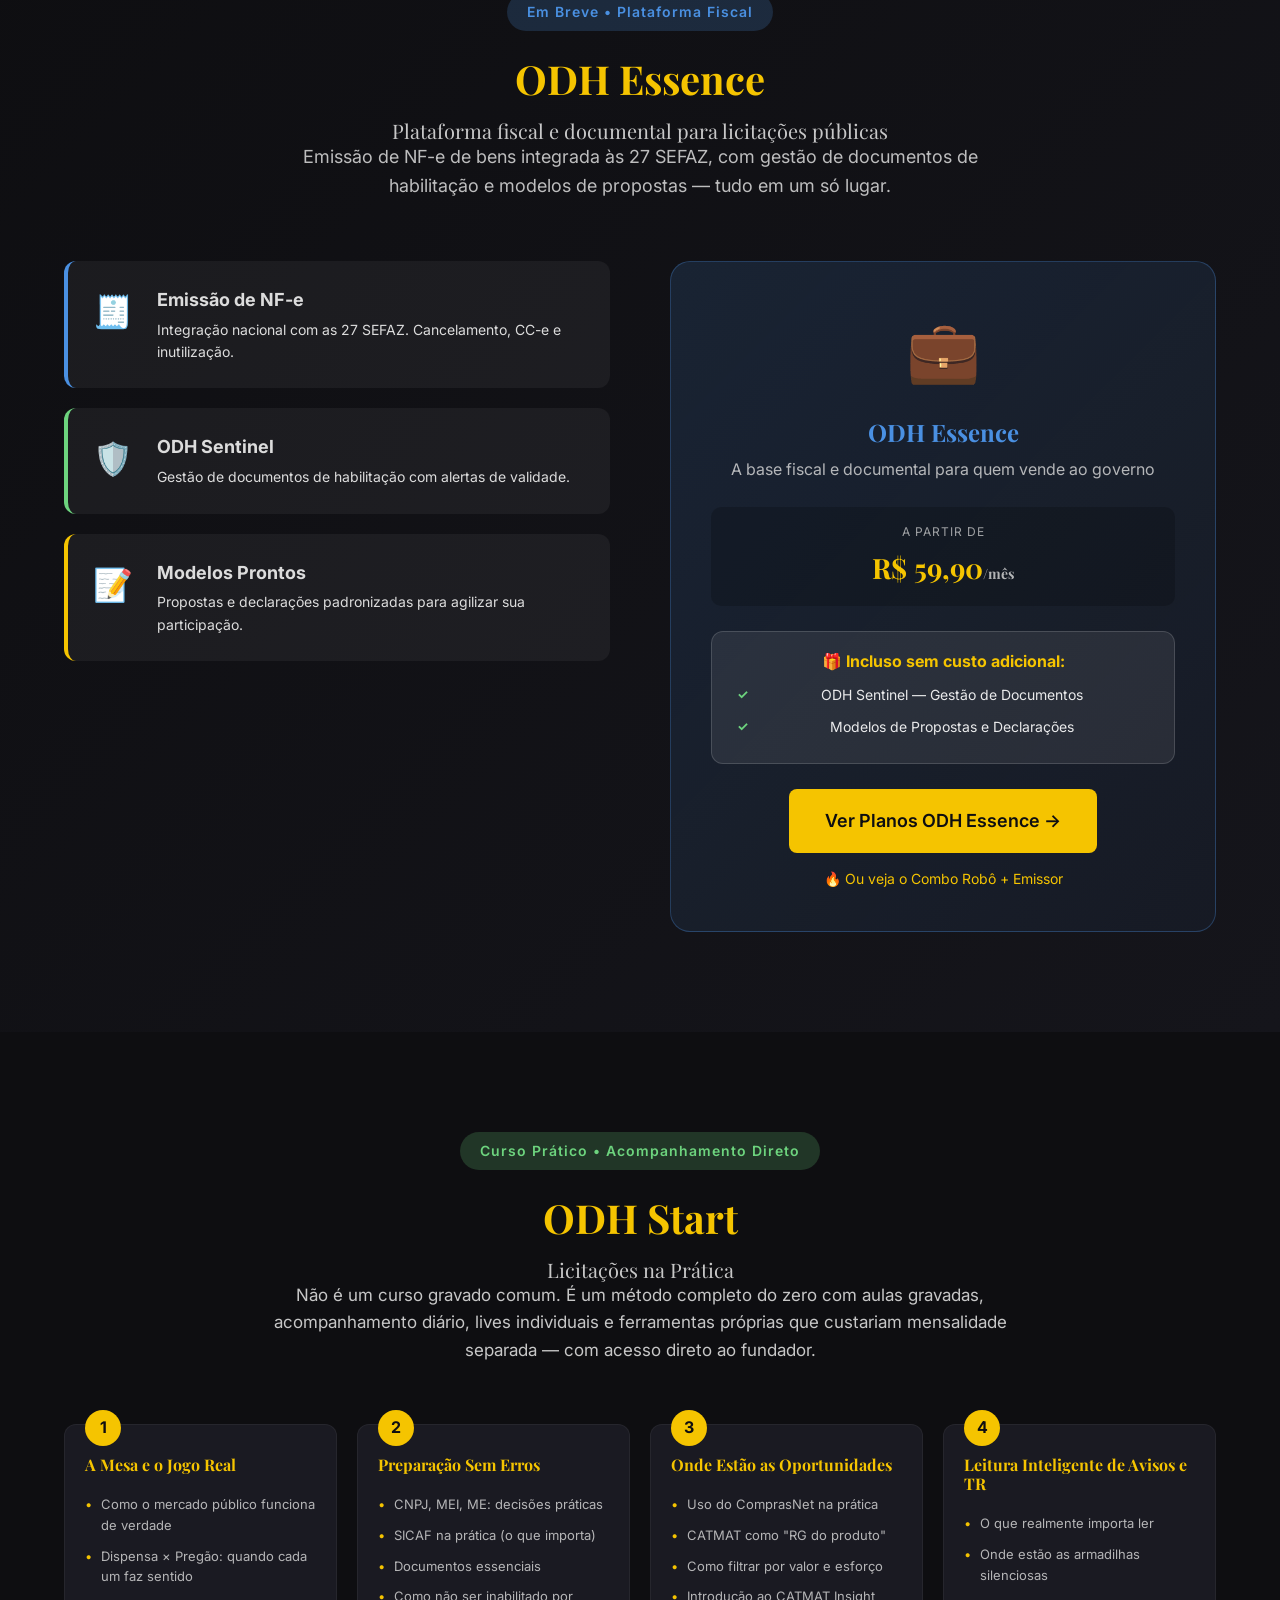
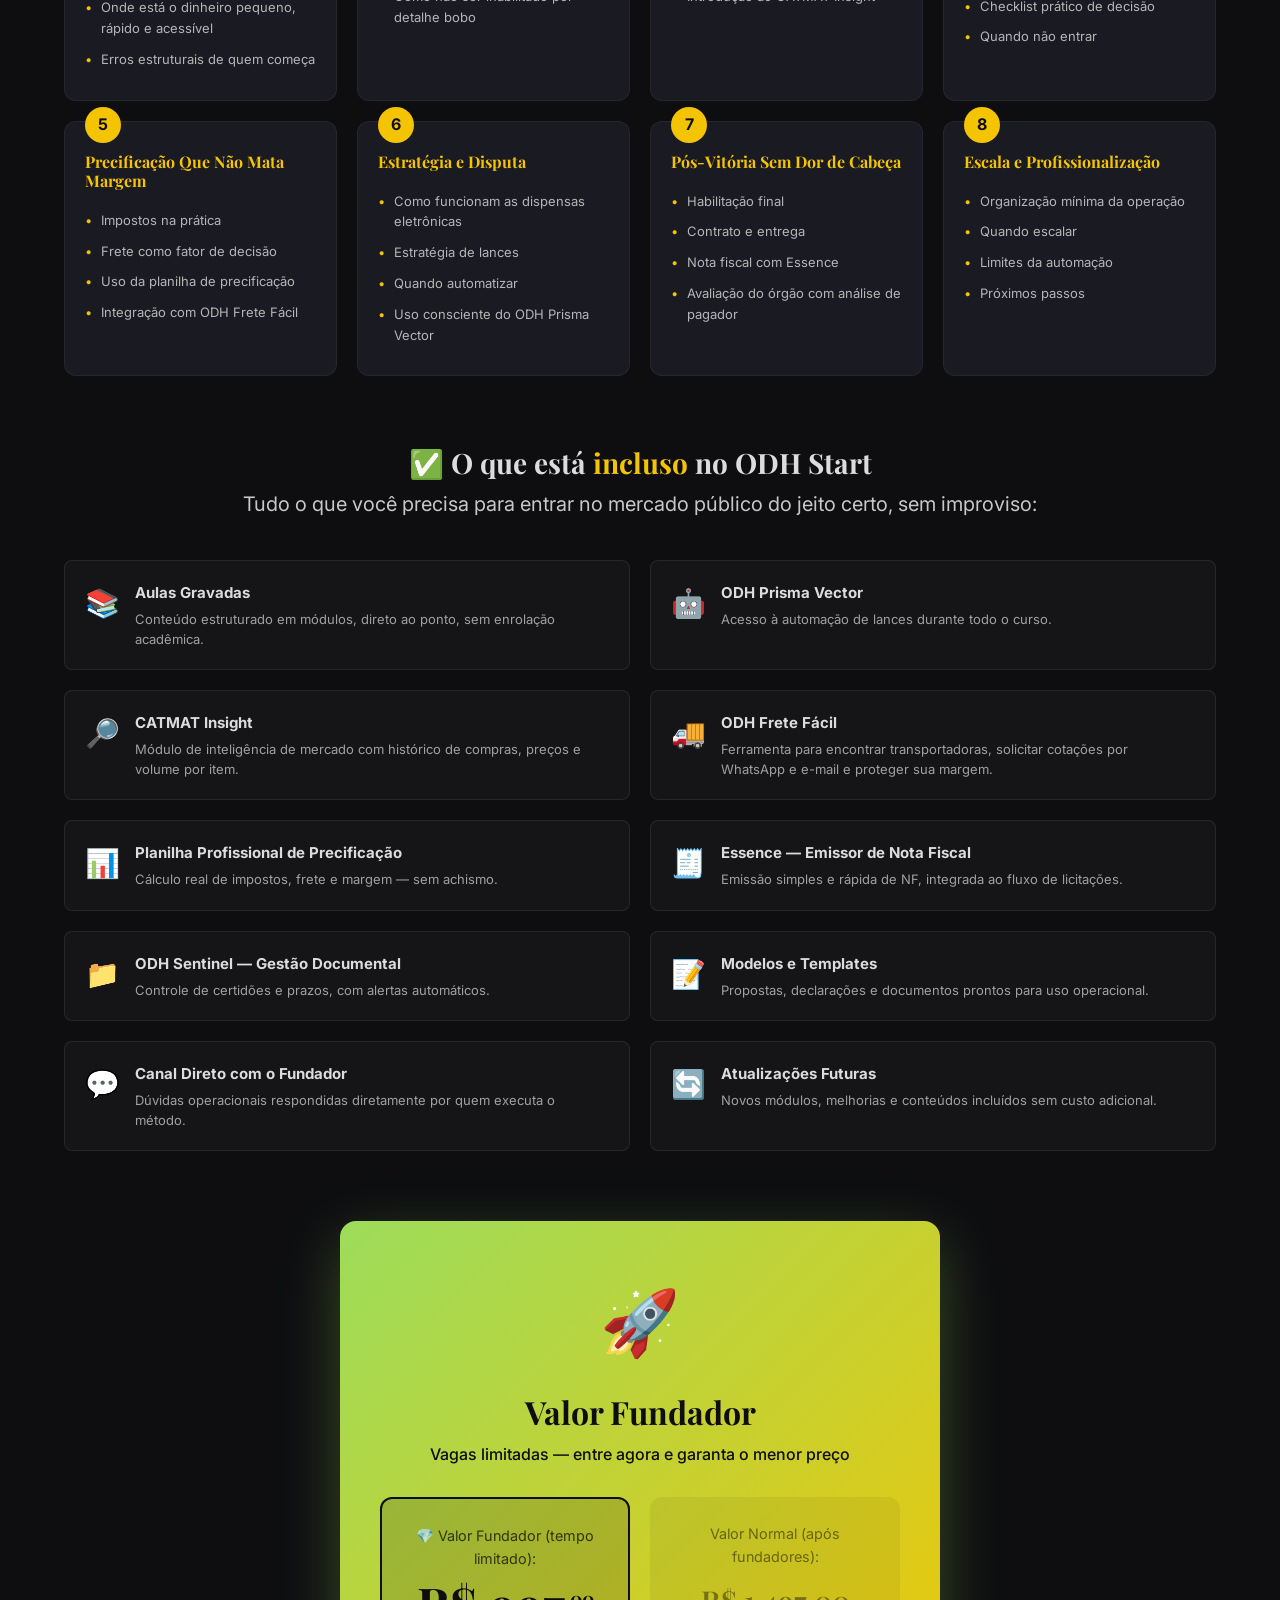
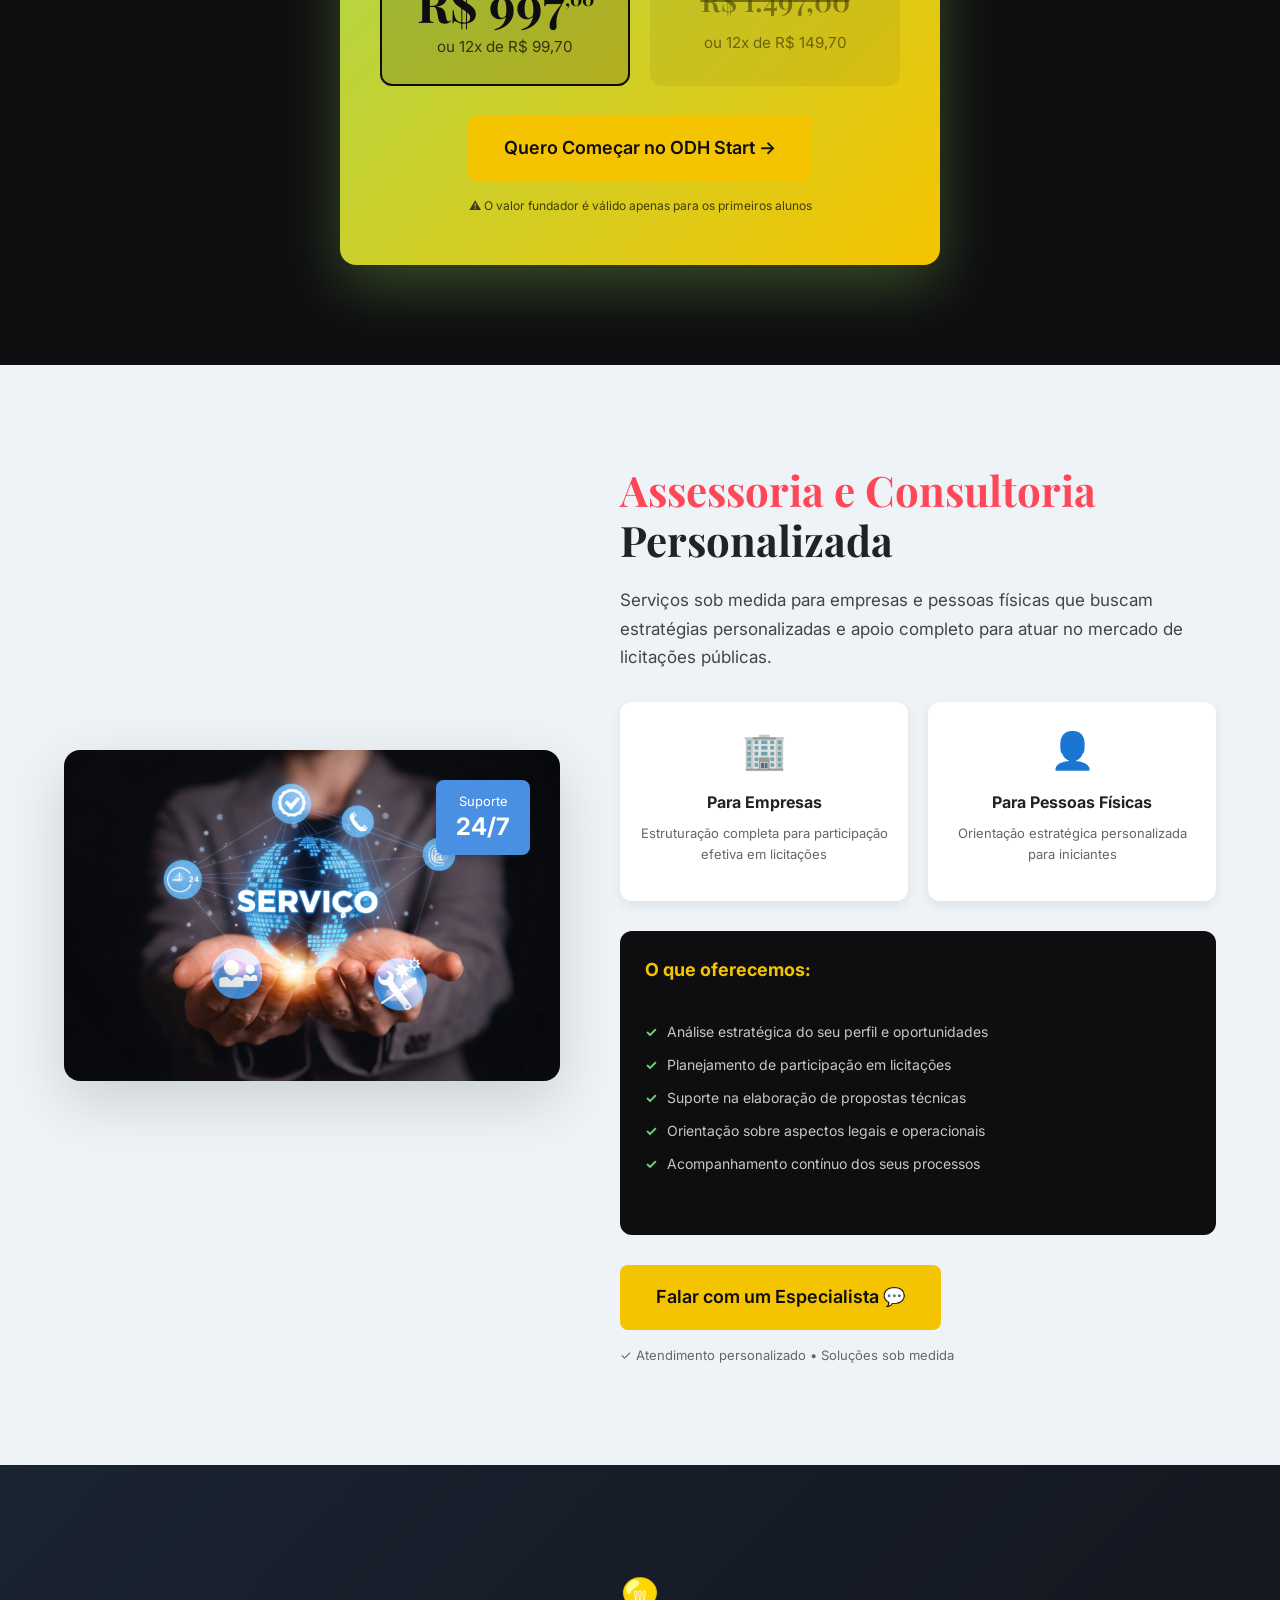
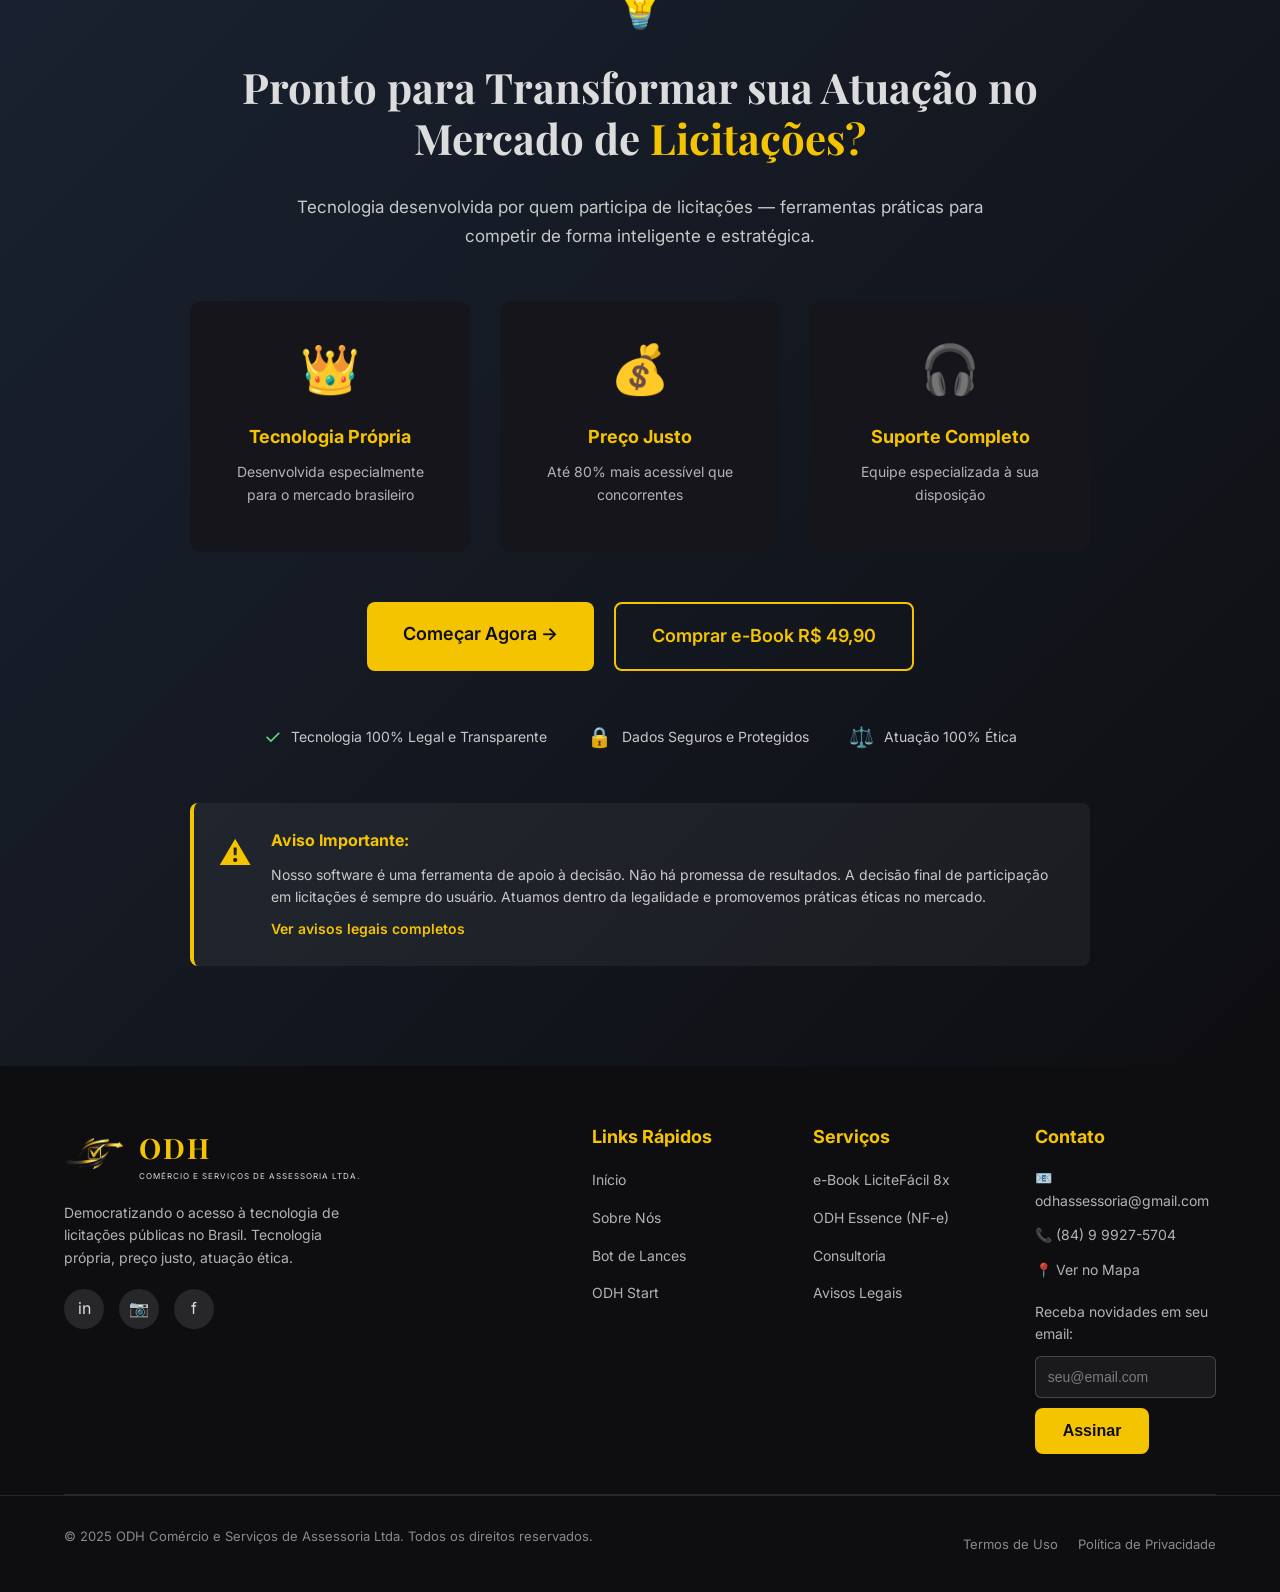
==== commit 21ef14a5: "feat: ajustes cards flutuantes, lista produtos hero expandida, odh-start.html atualizado - Corrigido" ====
--- a/index.html
+++ b/index.html
@@ -3,7 +3,7 @@
 <head>
   <meta charset="UTF-8" />
   <meta name="viewport" content="width=device-width, initial-scale=1.0" />
-  <meta name="description" content="ODH - Democratizando o acesso à tecnologia de licitações públicas no Brasil. Bot de Lances ODH Prisma Vector, ODH Essência (Emissor NF-e), e-Book LiciteFácil 8x e ODH Start." />
+  <meta name="description" content="ODH - Democratizando o acesso à tecnologia de licitações públicas no Brasil. Automação de Lances ODH Prisma Vector, ODH Essence (Emissor NF-e), MAIS (Assistente IA), e-Book LiciteFácil 8x e ODH Start." />
   <title>ODH Comércio e Serviços de Assessoria Ltda. | Tecnologia para Licitações</title>
   <link rel="stylesheet" href="css/main.css" />
   <link rel="preconnect" href="https://fonts.googleapis.com">
@@ -19,15 +19,16 @@
       <img src="assets/img/logo-odh.png" alt="ODH Logo" class="logo-img" />
       <div class="logo-text">
         <span class="logo-main">ODH</span>
-        <span class="logo-sub">COMÉRCIO E SERVIÇOS DE ASSESSORIA LTDA.</span>
+        <span class="logo-sub">COMÉRCIO E SERVIÇOS<br>DE ASSESSORIA LTDA.</span>
       </div>
     </div>
     <nav class="nav-links">
       <a href="#sobre">Sobre Nós</a>
-      <a href="#automacao">Bot de Lances</a>
+      <a href="#automacao">Automação</a>
       <a href="#emissor">Emissor NF-e</a>
       <a href="#odhstart">ODH Start</a>
-      <a href="#ebook" class="btn btn-primary btn-dark-text">Comprar e-Book R$ 19,90</a>
+      <a href="download-gratuito.html" class="nav-free">🎁 Gratuito</a>
+      <a href="#ebook" class="btn btn-primary btn-dark-text">e-Book R$ 49,90</a>
     </nav>
   </div>
 </header>
@@ -45,15 +46,20 @@
       </p>
 
       <ul class="checklist">
-        <li>Bot de Lances ODH Prisma Vector</li>
-        <li>ODH Essência — Emissor de NF-e</li>
-        <li>e-Book LiciteFácil 8x</li>
-        <li>ODH Start — Curso Prático</li>
+        <li>Automação de Lances — ODH Prisma Vector</li>
+        <li>ODH Essence — Emissor de NF-e + Monitoramento</li>
+        <li>MAIS — Multi Agent Intelligence System</li>
+        <li>ODH Opportunity Radar — Busca automatizada</li>
+        <li>ODH Frete Fácil — Cotação inteligente de fretes</li>
+        <li>CATMAT Insight — Classificação fiscal automática</li>
+        <li>ODH Payer Score — Análise de órgãos compradores</li>
+        <li>e-Book LiciteFácil 8x — Método completo</li>
+        <li>ODH Start — Curso Prático com 8 Módulos</li>
       </ul>
 
       <div class="hero-actions">
-        <a href="#automacao" class="btn btn-primary">Ver Planos do Bot →</a>
-        <a href="#ebook" class="btn btn-outline">Comprar e-Book R$ 19,90</a>
+        <a href="#automacao" class="btn btn-primary">Ver Planos da Automação →</a>
+        <a href="#ebook" class="btn btn-outline">Comprar e-Book R$ 49,90</a>
       </div>
 
       <small class="hero-note">Sem compromisso • Tecnologia 100% desenvolvida no Brasil</small>
@@ -61,21 +67,53 @@
 
     <div class="hero-visual">
       <div class="floating-card card-1">
+        <strong>R$ 69,90</strong>
+        <span>Automação de Lances/mês</span>
+        <small>Preço Fundador</small>
+      </div>
+
+      <div class="floating-card card-2">
+        <strong>R$ 59,90</strong>
+        <span>ODH Essence/mês</span>
+        <small>Emissor NF-e + Sentinel</small>
+      </div>
+
+      <div class="floating-card card-3">
         <strong>R$ 49,90</strong>
-        <span>Bot de Lances/mês</span>
-        <small>vs R$ 220-290 no mercado</small>
-      </div>
-
-      <div class="floating-card card-2">
-        <strong>R$ 19,90</strong>
         <span>e-Book LiciteFácil 8x</span>
-        <small>Método completo</small>
-      </div>
-
-      <div class="floating-card card-3">
-        <strong>R$ 697,00</strong>
-        <span>ODH Start + Bot + Emissor + módulos + e-book Inclusos</span>
-        <small>Valor fundador</small>
+        <small>Método completo + planilhas</small>
+      </div>
+
+      <div class="floating-card card-4">
+        <strong>R$ 997</strong>
+        <span>ODH Start</span>
+        <small>Curso + Ferramentas + Acompanhamento</small>
+      </div>
+    </div>
+  </div>
+</section>
+
+<!-- MATERIAL GRATUITO - TOPO -->
+<section class="free-material-section">
+  <div class="container">
+    <div class="free-material-card">
+      <div class="free-material-content">
+        <span class="free-badge">🎁 Material Gratuito</span>
+        <h2>Guia Rápido para Não Perder Sua <span class="highlight">Primeira Dispensa</span></h2>
+        <p>
+          Baixe o Prefácio + Sumário comentado e entenda como empresas comuns estão 
+          entrando nas dispensas eletrônicas — <strong>sem juridiquês e sem estrutura inchada.</strong>
+        </p>
+        <ul class="free-material-list">
+          <li>Sumário completo do método LiciteFácil 8x</li>
+          <li>Prefácio com mapa mental e promessa clara</li>
+          <li>Checklist inicial prático para começar hoje</li>
+        </ul>
+        <a href="download-gratuito.html" class="btn btn-primary large">Quero Entender Como Funciona →</a>
+        <small class="free-note">100% Gratuito • Sem compromisso • Acesso imediato</small>
+      </div>
+      <div class="free-material-visual">
+        <div class="free-material-icon">📚</div>
       </div>
     </div>
   </div>
@@ -185,12 +223,12 @@
   </div>
 </section>
 
-<!-- SISTEMA DE AUTOMAÇÃO DE LANCES -->
+<!-- AUTOMAÇÃO DE LANCES -->
 <section id="automacao" class="robot-section">
   <div class="container">
     <div class="section-header center">
       <span class="pill yellow">Tecnologia Profissional • Preço Acessível</span>
-      <h2>Sistema de Automação de Lances <span class="highlight">ODH Prisma Vector</span></h2>
+      <h2>Automação de Lances <span class="highlight">ODH Prisma Vector</span></h2>
       <p class="comparison-text">
         Softwares similares no mercado custam de <span class="strikethrough">R$ 220 a R$ 290/mês</span> 
         — resultando em R$ 2.640 a R$ 3.480 por ano.
@@ -199,16 +237,19 @@
         <strong>Nossa proposta:</strong> tecnologia própria, modelo direto ao usuário, sem repasse de custos.
       </p>
       <div class="promo-banner">
-        <span class="promo-label">🔥 Oferta de Lançamento</span>
-        <p>Para os próximos <strong>1.000 assinantes</strong>: <span class="price-old">R$ 99,90</span> por apenas <span class="price-promo">R$ 49,90/mês</span></p>
-        <small>💡 Comprou o e-Book? O valor do e-Book é descontado na sua primeira assinatura!</small>
+        <span class="promo-label">🔥 Oferta Fundador</span>
+        <p>Os primeiros <strong>1.000 assinantes</strong> garantem acesso vitalício por <span class="price-promo">R$ 69,90/mês</span></p>
+        <p class="normal-price-note">Após atingir esse limite, o valor padrão passa a ser <strong>R$ 99,90/mês</strong></p>
+        <small>💡 Comprou o e-Book? O valor do e-Book é abatido na primeira mensalidade do Prisma Vector ou do ODH Essence.</small>
+        <small class="legal-small">Oferta válida apenas para os primeiros 1.000 assinantes ativos. O valor promocional é mantido enquanto a assinatura permanecer ativa.</small>
       </div>
     </div>
 
     <div id="planos" class="pricing-grid">
       <div class="plan-card">
+        <span class="badge-founder">FUNDADOR</span>
         <h3>Mensal</h3>
-        <p class="price">R$ 49<sup>,90</sup></p>
+        <p class="price">R$ 69<sup>,90</sup></p>
         <small class="price-detail">/mês</small>
         <ul class="plan-features">
           <li>Acesso completo ao robô</li>
@@ -219,37 +260,39 @@
       </div>
 
       <div class="plan-card">
+        <span class="badge-founder">FUNDADOR</span>
         <h3>Trimestral</h3>
-        <p class="price">R$ 129<sup>,90</sup></p>
-        <small class="price-detail">R$ 43,30/mês • Economize 13%</small>
+        <p class="price">R$ 199<sup>,90</sup></p>
+        <small class="price-detail">R$ 66,63/mês • Economize 5%</small>
         <ul class="plan-features">
           <li>Tudo do plano mensal</li>
-          <li>Economia de R$ 19,80</li>
+          <li>Economia de R$ 9,80</li>
           <li>3 meses de acesso</li>
         </ul>
         <button class="btn-plan">Assinar Plano</button>
       </div>
 
       <div class="plan-card">
+        <span class="badge-founder">FUNDADOR</span>
         <h3>Semestral</h3>
-        <p class="price">R$ 229<sup>,90</sup></p>
-        <small class="price-detail">R$ 38,32/mês • Economize 23%</small>
+        <p class="price">R$ 379<sup>,90</sup></p>
+        <small class="price-detail">R$ 63,32/mês • Economize 9%</small>
         <ul class="plan-features">
           <li>Tudo do plano mensal</li>
-          <li>Economia de R$ 69,50</li>
+          <li>Economia de R$ 39,50</li>
           <li>6 meses de acesso</li>
         </ul>
         <button class="btn-plan">Assinar Plano</button>
       </div>
 
       <div class="plan-card highlight">
-        <span class="badge-popular">MAIS POPULAR</span>
+        <span class="badge-popular">FUNDADOR • MAIS POPULAR</span>
         <h3>Anual</h3>
-        <p class="price dark">R$ 399<sup>,90</sup></p>
-        <small class="price-detail dark">R$ 33,33/mês • Economize 33%</small>
+        <p class="price dark">R$ 699<sup>,90</sup></p>
+        <small class="price-detail dark">R$ 58,33/mês • Economize 16%</small>
         <ul class="plan-features dark">
           <li>Tudo do plano mensal</li>
-          <li>Economia de R$ 198,90</li>
+          <li>Economia de R$ 139,00</li>
           <li>12 meses de acesso</li>
           <li>⭐ Melhor custo-benefício</li>
         </ul>
@@ -258,10 +301,13 @@
     </div>
 
     <div class="bonus-box">
-      <h4>🎁 Incluso em todos os planos do Bot:</h4>
+      <h4>🎁 O Prisma Vector inclui:</h4>
       <ul class="checklist green">
-        <li>Módulo de Pesquisa de Oportunidades</li>
-        <li>Agente IA para Leitura de Editais</li>
+        <li><strong>ODH Opportunity Radar</strong> — Pesquisa de oportunidades por valor</li>
+        <li><strong>ODH Frete Fácil</strong> — Cotação automática de frete via WhatsApp e e-mail</li>
+        <li><strong>CATMAT Insight</strong> — Inteligência de mercado por item (histórico de compras)</li>
+        <li><strong>ODH Payer Score</strong> — Análise de pagador com histórico e risco</li>
+        <li><strong>MAIS (Multi Agent Intelligence System)</strong> — Seu assistente pessoal de IA para licitações: leitura de editais, insights estratégicos e orientação em tempo real</li>
       </ul>
     </div>
 
@@ -272,11 +318,11 @@
   </div>
 </section>
 
-<!-- E-BOOK LICITEFÁCIL 8X -->
+<!-- E-BOOK LICITEFC3\u0081CIL 8X -->
 <section id="ebook" class="ebook-section">
   <div class="container ebook-grid">
     <div class="ebook-content">
-      <span class="pill red">Produto de Entrada • R$ 19,90</span>
+      <span class="pill red">Método Completo • R$ 49,90</span>
       <h2>e-Book: <span class="highlight-red">LiciteFácil 8x</span></h2>
       <p>
         O guia definitivo para começar a licitar no Brasil. Do zero ao primeiro pagamento, 
@@ -286,15 +332,14 @@
       <div class="learning-box">
         <h3>📖 O que você vai dominar:</h3>
         <ul class="checklist green">
-          <li>O mercado de R$ 400 bilhões que quase ninguém acessa</li>
-          <li>CPF ou CNPJ?</li>
-          <li>A verdade sobre MEI e ME</li>
-          <li>Onde encontrar oportunidades</li>
-          <li>Método de 15 minutos para analisar editais</li>
-          <li>Precificação correta (DIFAL, frete, margem real, regimes)</li>
-          <li>As 6 fases de uma dispensa eletrônica</li>
-          <li>Pós-vitória: documentos, entrega e pagamento</li>
-          <li>Os 4 níveis de sucesso em licitações</li>
+          <li><strong>O mercado público de mais de R$ 400 bilhões</strong> — onde está o dinheiro e por que tão pouca gente senta à mesa</li>
+          <li><strong>CPF, MEI ou ME?</strong> — O enquadramento certo para começar sem erro e sem custo desnecessário</li>
+          <li><strong>Onde estão as oportunidades reais</strong> — e por que a maioria nunca as vê</li>
+          <li><strong>Como decidir em minutos se um edital vale a pena</strong> — antes de perder tempo ou dinheiro</li>
+          <li><strong>Precificação que funciona de verdade</strong> — impostos, frete, margem real e o impacto do regime tributário</li>
+          <li><strong>As 6 fases de uma dispensa eletrônica</strong> — do aviso ao pagamento</li>
+          <li><strong>O que acontece depois da vitória</strong> — documentos, entrega, faturamento e recebimento</li>
+          <li><strong>Os 4 níveis de evolução em licitações</strong> — do primeiro contrato à operação previsível</li>
         </ul>
       </div>
 
@@ -308,7 +353,11 @@
         </ul>
       </div>
 
-      <a href="#" class="btn btn-primary large">Comprar e-Book R$ 19,90 📥</a>
+      <div class="ebook-price-info">
+        <p class="ebook-price-note">💡 O valor pago no e-book será abatido na primeira mensalidade do Prisma Vector ou do ODH Essence.</p>
+      </div>
+
+      <a href="#" class="btn btn-primary large">Comprar e-Book R$ 49,90 📥</a>
       <small class="ebook-note">📄 PDF Digital • Acesso Imediato • + Planilhas e Checklists</small>
     </div>
 
@@ -317,7 +366,7 @@
         <img src="assets/img/capa-ebook-licitefacil8x.png" alt="Capa e-Book LiciteFácil 8x" class="ebook-cover" />
         <div class="price-tag">
           <span class="label">Investimento</span>
-          <strong>R$ 19,90</strong>
+          <strong>R$ 49,90</strong>
           <small>Pagamento único</small>
         </div>
       </div>
@@ -325,12 +374,30 @@
   </div>
 </section>
 
-<!-- ODH ESSÊNCIA - EMISSOR DE NF-e -->
+<!-- REFORC7\u00b0O MATERIAL GRATUITO - MEIO -->
+<section class="free-material-reinforcement">
+  <div class="container">
+    <div class="reinforcement-card">
+      <span class="doubt-icon">🤔</span>
+      <h2>Ainda em <span class="highlight">dúvida?</span></h2>
+      <p>Veja <strong>gratuitamente</strong> o início do método antes de comprar.</p>
+      <ul class="reinforcement-benefits">
+        <li>Sumário completo com toda a estratégia</li>
+        <li>Prefácio com tom e promessa do método</li>
+        <li>Checklist inicial para começar a se organizar</li>
+      </ul>
+      <a href="download-gratuito.html" class="btn btn-outline large">Baixar Material Gratuito 📚</a>
+      <small class="reinforcement-note">Sem compromisso • Decida com clareza</small>
+    </div>
+  </div>
+</section>
+
+<!-- ODH ESSENCE - EMISSOR DE NF-e -->
 <section id="emissor" class="emissor-section">
   <div class="container">
     <div class="section-header center">
       <span class="pill blue">Em Breve • Plataforma Fiscal</span>
-      <h2><span class="highlight">ODH Essência</span></h2>
+      <h2><span class="highlight">ODH Essence</span></h2>
       <h3 class="subtitle-white">Plataforma fiscal e documental para licitações públicas</h3>
       <p class="emissor-intro">
         Emissão de NF-e de bens integrada às 27 SEFAZ, com gestão de documentos 
@@ -367,12 +434,12 @@
 
       <div class="emissor-cta-card">
         <span class="emissor-icon">💼</span>
-        <h3>ODH Essência</h3>
+        <h3>ODH Essence</h3>
         <p class="emissor-text">A base fiscal e documental para quem vende ao governo</p>
         
         <div class="emissor-price-preview">
           <span class="label">A partir de</span>
-          <span class="price">R$ 39,90<small>/mês</small></span>
+          <span class="price">R$ 59,90<small>/mês</small></span>
         </div>
         
         <div class="bonus-box">
@@ -383,7 +450,7 @@
           </ul>
         </div>
 
-        <a href="emissor-nfe.html#planos-emissor" class="btn btn-primary large">Ver Planos ODH Essência →</a>
+        <a href="emissor-nfe.html#planos-emissor" class="btn btn-primary large">Ver Planos ODH Essence →</a>
         <a href="emissor-nfe.html#combo" class="link-combo">🔥 Ou veja o Combo Robô + Emissor</a>
       </div>
     </div>
@@ -398,74 +465,215 @@
       <h2><span class="highlight">ODH Start</span></h2>
       <h3 class="subtitle-white">Licitações na Prática</h3>
       <p class="mentoria-intro">
-        Curso prático com aulas gravadas e acompanhamento direto do fundador. 
-        Conteúdo em construção progressiva — entre agora e acompanhe a evolução.
+        Não é um curso gravado comum. É um método completo do zero com aulas gravadas, 
+        acompanhamento diário, lives individuais e ferramentas próprias que custariam 
+        mensalidade separada — com acesso direto ao fundador.
       </p>
     </div>
 
-    <div class="mentoria-grid">
-      <div class="mentoria-features">
-        <div class="feature-card green">
-          <span class="feature-icon">📚</span>
+    <!-- MÓDULOS DO CURSO -->
+    <div class="course-modules-grid">
+      <div class="module-card">
+        <span class="module-number">1</span>
+        <h4>A Mesa e o Jogo Real</h4>
+        <ul>
+          <li>Como o mercado público funciona de verdade</li>
+          <li>Dispensa × Pregão: quando cada um faz sentido</li>
+          <li>Onde está o dinheiro pequeno, rápido e acessível</li>
+          <li>Erros estruturais de quem começa</li>
+        </ul>
+      </div>
+
+      <div class="module-card">
+        <span class="module-number">2</span>
+        <h4>Preparação Sem Erros</h4>
+        <ul>
+          <li>CNPJ, MEI, ME: decisões práticas</li>
+          <li>SICAF na prática (o que importa)</li>
+          <li>Documentos essenciais</li>
+          <li>Como não ser inabilitado por detalhe bobo</li>
+        </ul>
+      </div>
+
+      <div class="module-card">
+        <span class="module-number">3</span>
+        <h4>Onde Estão as Oportunidades</h4>
+        <ul>
+          <li>Uso do ComprasNet na prática</li>
+          <li>CATMAT como "RG do produto"</li>
+          <li>Como filtrar por valor e esforço</li>
+          <li>Introdução ao CATMAT Insight</li>
+        </ul>
+      </div>
+
+      <div class="module-card">
+        <span class="module-number">4</span>
+        <h4>Leitura Inteligente de Avisos e TR</h4>
+        <ul>
+          <li>O que realmente importa ler</li>
+          <li>Onde estão as armadilhas silenciosas</li>
+          <li>Checklist prático de decisão</li>
+          <li>Quando não entrar</li>
+        </ul>
+      </div>
+
+      <div class="module-card">
+        <span class="module-number">5</span>
+        <h4>Precificação Que Não Mata Margem</h4>
+        <ul>
+          <li>Impostos na prática</li>
+          <li>Frete como fator de decisão</li>
+          <li>Uso da planilha de precificação</li>
+          <li>Integração com ODH Frete Fácil</li>
+        </ul>
+      </div>
+
+      <div class="module-card">
+        <span class="module-number">6</span>
+        <h4>Estratégia e Disputa</h4>
+        <ul>
+          <li>Como funcionam as dispensas eletrônicas</li>
+          <li>Estratégia de lances</li>
+          <li>Quando automatizar</li>
+          <li>Uso consciente do ODH Prisma Vector</li>
+        </ul>
+      </div>
+
+      <div class="module-card">
+        <span class="module-number">7</span>
+        <h4>Pós-Vitória Sem Dor de Cabeça</h4>
+        <ul>
+          <li>Habilitação final</li>
+          <li>Contrato e entrega</li>
+          <li>Nota fiscal com Essence</li>
+          <li>Avaliação do órgão com análise de pagador</li>
+        </ul>
+      </div>
+
+      <div class="module-card">
+        <span class="module-number">8</span>
+        <h4>Escala e Profissionalização</h4>
+        <ul>
+          <li>Organização mínima da operação</li>
+          <li>Quando escalar</li>
+          <li>Limites da automação</li>
+          <li>Próximos passos</li>
+        </ul>
+      </div>
+    </div>
+
+    <!-- O QUE ESTÁ INCLUSO -->
+    <div class="included-section">
+      <div class="section-header center">
+        <h3>✅ O que está <span class="highlight">incluso</span> no ODH Start</h3>
+        <p class="subtitle-white">Tudo o que você precisa para entrar no mercado público do jeito certo, sem improviso:</p>
+      </div>
+
+      <div class="included-grid">
+        <div class="included-item">
+          <span class="included-icon">📚</span>
           <div>
             <strong>Aulas Gravadas</strong>
-            <p>Conteúdo prático e direto ao ponto, baseado em casos reais de licitações.</p>
-          </div>
-        </div>
-
-        <div class="feature-card yellow">
-          <span class="feature-icon">🎯</span>
-          <div>
-            <strong>Acompanhamento Direto</strong>
-            <p>Canal direto com o fundador para dúvidas operacionais e estratégicas.</p>
-          </div>
-        </div>
-
-        <div class="feature-card red">
-          <span class="feature-icon">🔄</span>
-          <div>
-            <strong>Conteúdo em Evolução</strong>
-            <p>Novos módulos e aulas adicionados continuamente. Acesso vitalício às atualizações.</p>
-          </div>
-        </div>
-
-        <div class="feature-card blue">
-          <span class="feature-icon">🤖</span>
-          <div>
-            <strong>Bot de Lances Incluso</strong>
-            <p>Acesso ao ODH Prisma Vector durante todo o período do curso.</p>
-          </div>
-        </div>
-      </div>
-
-      <div class="mentoria-cta-card">
-        <span class="graduation-icon">🚀</span>
-        <h3>Valor Fundador</h3>
-        <p class="transform-text">Entre agora e pague o menor preço</p>
+            <p>Conteúdo estruturado em módulos, direto ao ponto, sem enrolação acadêmica.</p>
+          </div>
+        </div>
+
+        <div class="included-item">
+          <span class="included-icon">🤖</span>
+          <div>
+            <strong>ODH Prisma Vector</strong>
+            <p>Acesso à automação de lances durante todo o curso.</p>
+          </div>
+        </div>
+
+        <div class="included-item">
+          <span class="included-icon">🔎</span>
+          <div>
+            <strong>CATMAT Insight</strong>
+            <p>Módulo de inteligência de mercado com histórico de compras, preços e volume por item.</p>
+          </div>
+        </div>
+
+        <div class="included-item">
+          <span class="included-icon">🚚</span>
+          <div>
+            <strong>ODH Frete Fácil</strong>
+            <p>Ferramenta para encontrar transportadoras, solicitar cotações por WhatsApp e e-mail e proteger sua margem.</p>
+          </div>
+        </div>
+
+        <div class="included-item">
+          <span class="included-icon">📊</span>
+          <div>
+            <strong>Planilha Profissional de Precificação</strong>
+            <p>Cálculo real de impostos, frete e margem — sem achismo.</p>
+          </div>
+        </div>
+
+        <div class="included-item">
+          <span class="included-icon">🧾</span>
+          <div>
+            <strong>Essence — Emissor de Nota Fiscal</strong>
+            <p>Emissão simples e rápida de NF, integrada ao fluxo de licitações.</p>
+          </div>
+        </div>
+
+        <div class="included-item">
+          <span class="included-icon">📁</span>
+          <div>
+            <strong>ODH Sentinel — Gestão Documental</strong>
+            <p>Controle de certidões e prazos, com alertas automáticos.</p>
+          </div>
+        </div>
+
+        <div class="included-item">
+          <span class="included-icon">📝</span>
+          <div>
+            <strong>Modelos e Templates</strong>
+            <p>Propostas, declarações e documentos prontos para uso operacional.</p>
+          </div>
+        </div>
+
+        <div class="included-item">
+          <span class="included-icon">💬</span>
+          <div>
+            <strong>Canal Direto com o Fundador</strong>
+            <p>Dúvidas operacionais respondidas diretamente por quem executa o método.</p>
+          </div>
+        </div>
+
+        <div class="included-item">
+          <span class="included-icon">🔄</span>
+          <div>
+            <strong>Atualizações Futuras</strong>
+            <p>Novos módulos, melhorias e conteúdos incluídos sem custo adicional.</p>
+          </div>
+        </div>
+      </div>
+    </div>
+
+    <!-- CTA PREÇO -->
+    <div class="mentoria-cta-card centered-cta">
+      <span class="graduation-icon">🚀</span>
+      <h3>Valor Fundador</h3>
+      <p class="transform-text">Vagas limitadas — entre agora e garanta o menor preço</p>
+      
+      <div class="price-comparison">
+        <div class="price-block founder-price">
+          <span class="price-label">💎 Valor Fundador (tempo limitado):</span>
+          <p class="price-big">R$ 997<sup>,00</sup></p>
+          <small class="price-parcel">ou 12x de R$ 99,70</small>
+        </div>
         
-        <div class="price-block">
-          <span class="price-label">Investimento único:</span>
-          <p class="price-big">R$ 697<sup>,00</sup></p>
-          <small class="price-parcel">ou 12x de R$ 69,70</small>
-        </div>
-
-        <div class="bonus-box">
-          <h4>🎁 Incluso no ODH Start:</h4>
-          <ul class="checklist green">
-            <li>Acesso ao ODH Prisma Vector</li>
-            <li>Acesso ao ODH Essência</li>
-            <li>Acesso ao ODH Sentinel</li>
-            <li>e-Book LiciteFácil 8x</li>
-            <li>Modelos de propostas e declarações</li>
-            <li>Todas as atualizações futuras</li>
-            <li>Agentes de IA integrados</li>
-            <li>Canal exclusivo para dúvidas</li>
-          </ul>
-        </div>
-
-        <a href="odh-start.html" class="btn btn-primary large">Quero Começar no ODH Start →</a>
-        <small class="mentoria-note">⚠️ Valor promocional para os primeiros alunos</small>
-      </div>
+        <div class="price-block normal-price">
+          <span class="price-label">Valor Normal (após fundadores):</span>
+          <p class="price-future">R$ 1.497,00</p>
+          <small class="price-parcel">ou 12x de R$ 149,70</small>
+        </div>
+      </div>
+
+      <a href="odh-start.html" class="btn btn-primary large">Quero Começar no ODH Start →</a>
+      <small class="mentoria-note">⚠️ O valor fundador é válido apenas para os primeiros alunos</small>
     </div>
   </div>
 </section>
@@ -545,7 +753,7 @@
 
     <div class="cta-actions">
       <a href="#automacao" class="btn btn-primary large">Começar Agora →</a>
-      <a href="#ebook" class="btn btn-outline large">Comprar e-Book R$ 19,90</a>
+      <a href="#ebook" class="btn btn-outline large">Comprar e-Book R$ 49,90</a>
     </div>
 
     <div class="trust-badges">
@@ -612,7 +820,7 @@
         <h4>Serviços</h4>
         <ul>
           <li><a href="#ebook">e-Book LiciteFácil 8x</a></li>
-          <li><a href="#emissor">ODH Essência (NF-e)</a></li>
+          <li><a href="#emissor">ODH Essence (NF-e)</a></li>
           <li><a href="#assessoria">Consultoria</a></li>
           <li><a href="#legal">Avisos Legais</a></li>
         </ul>
--- a/css/main.css
+++ b/css/main.css
@@ -63,6 +63,7 @@
 @import url('./sections/assessoria.css');
 @import url('./sections/cta-footer.css');
 @import url('./sections/emissor.css');
+@import url('./sections/free-material.css');
 
 /* ===================================
    6. PÁGINAS ESPECÍFICAS
@@ -70,6 +71,7 @@
 @import url('./pages/essencia.css');
 @import url('./pages/contato.css');
 @import url('./pages/odhstart.css');
+@import url('./pages/download.css');
 
 /* ===================================
    7. RESPONSIVIDADE (deve vir por último)
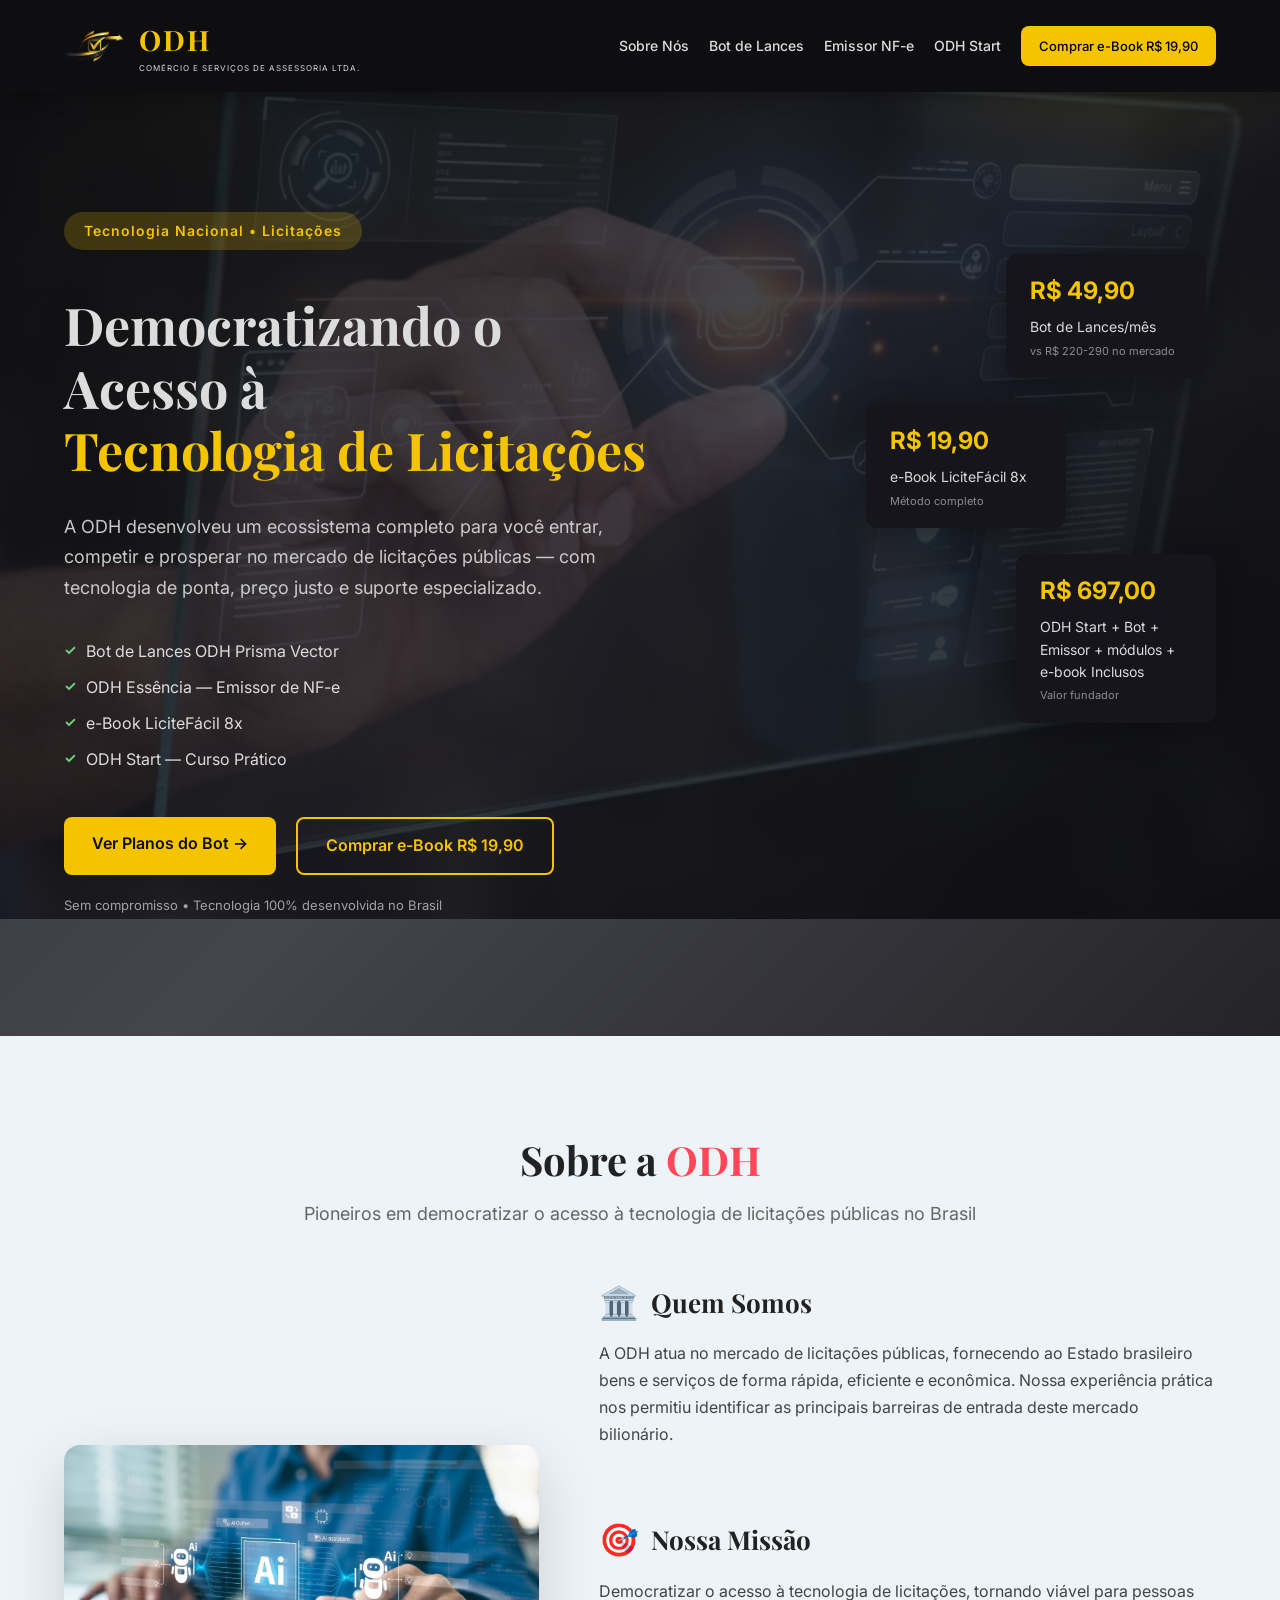
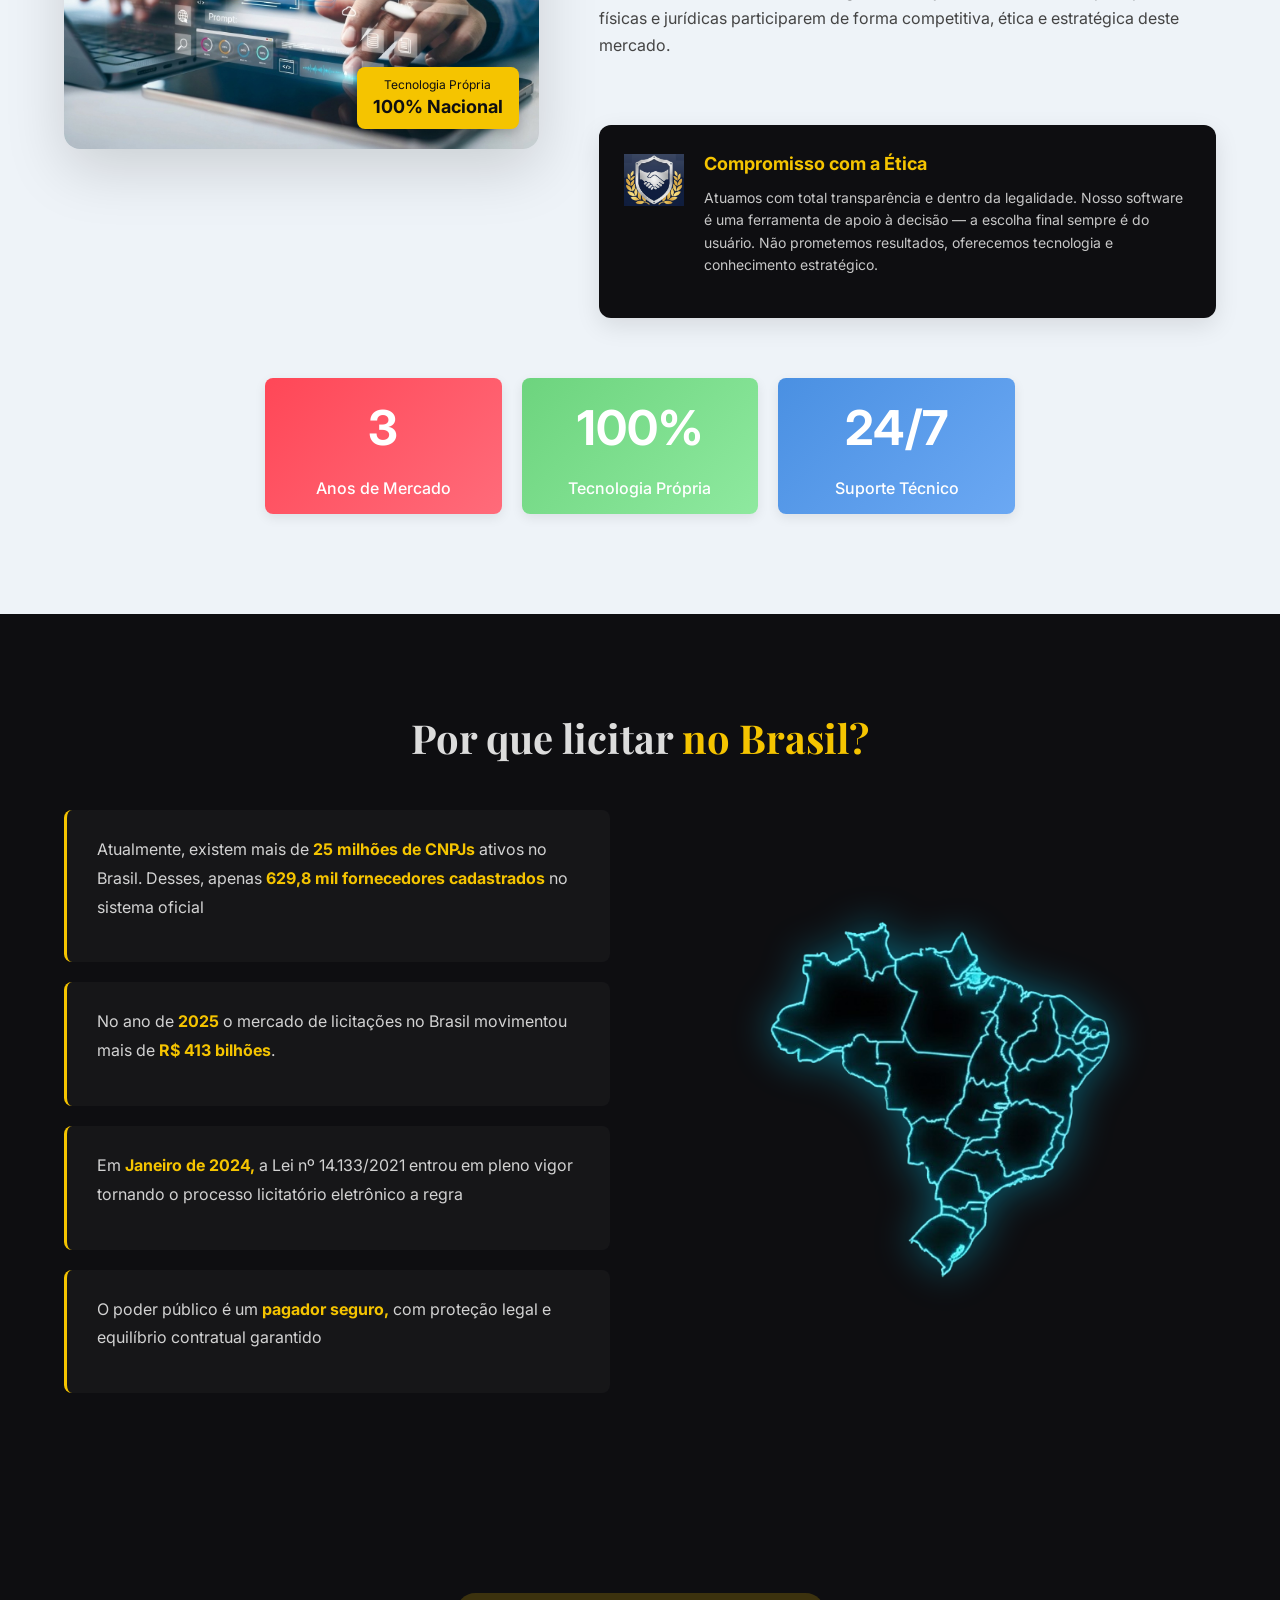
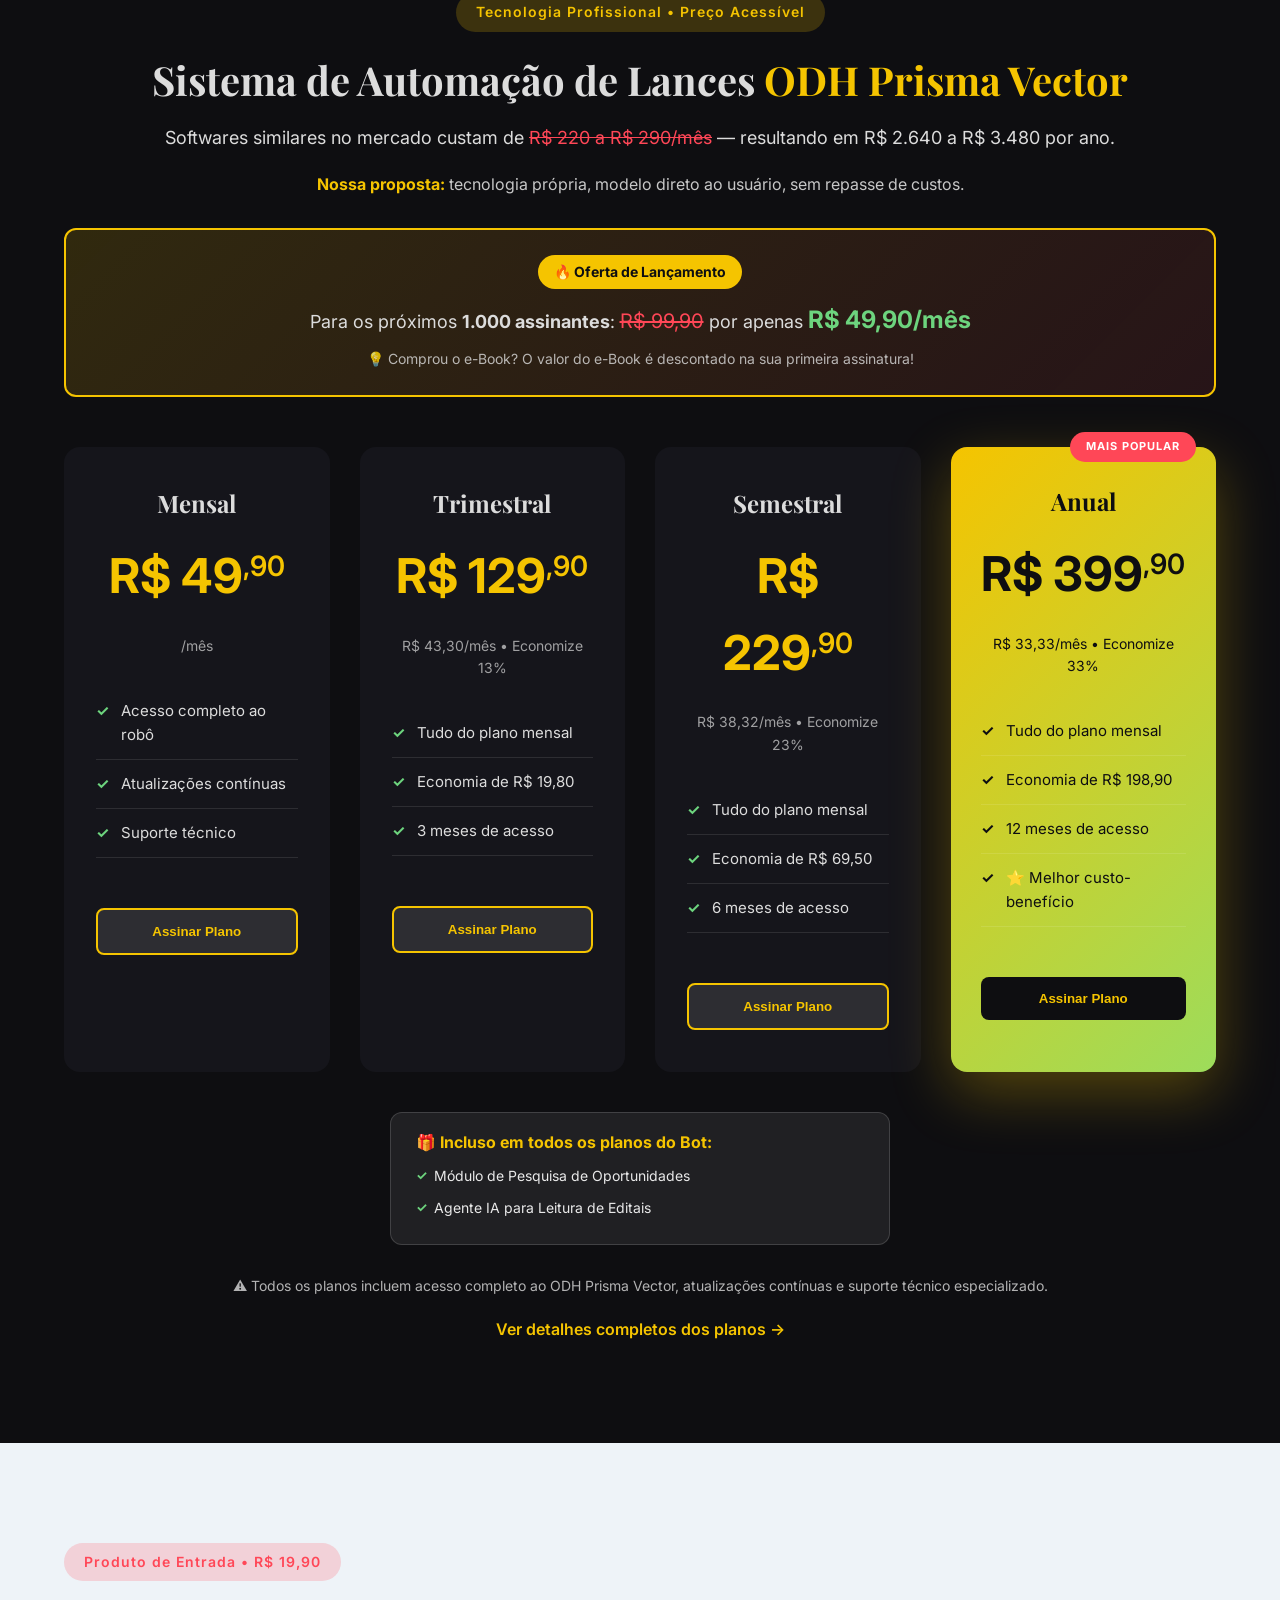
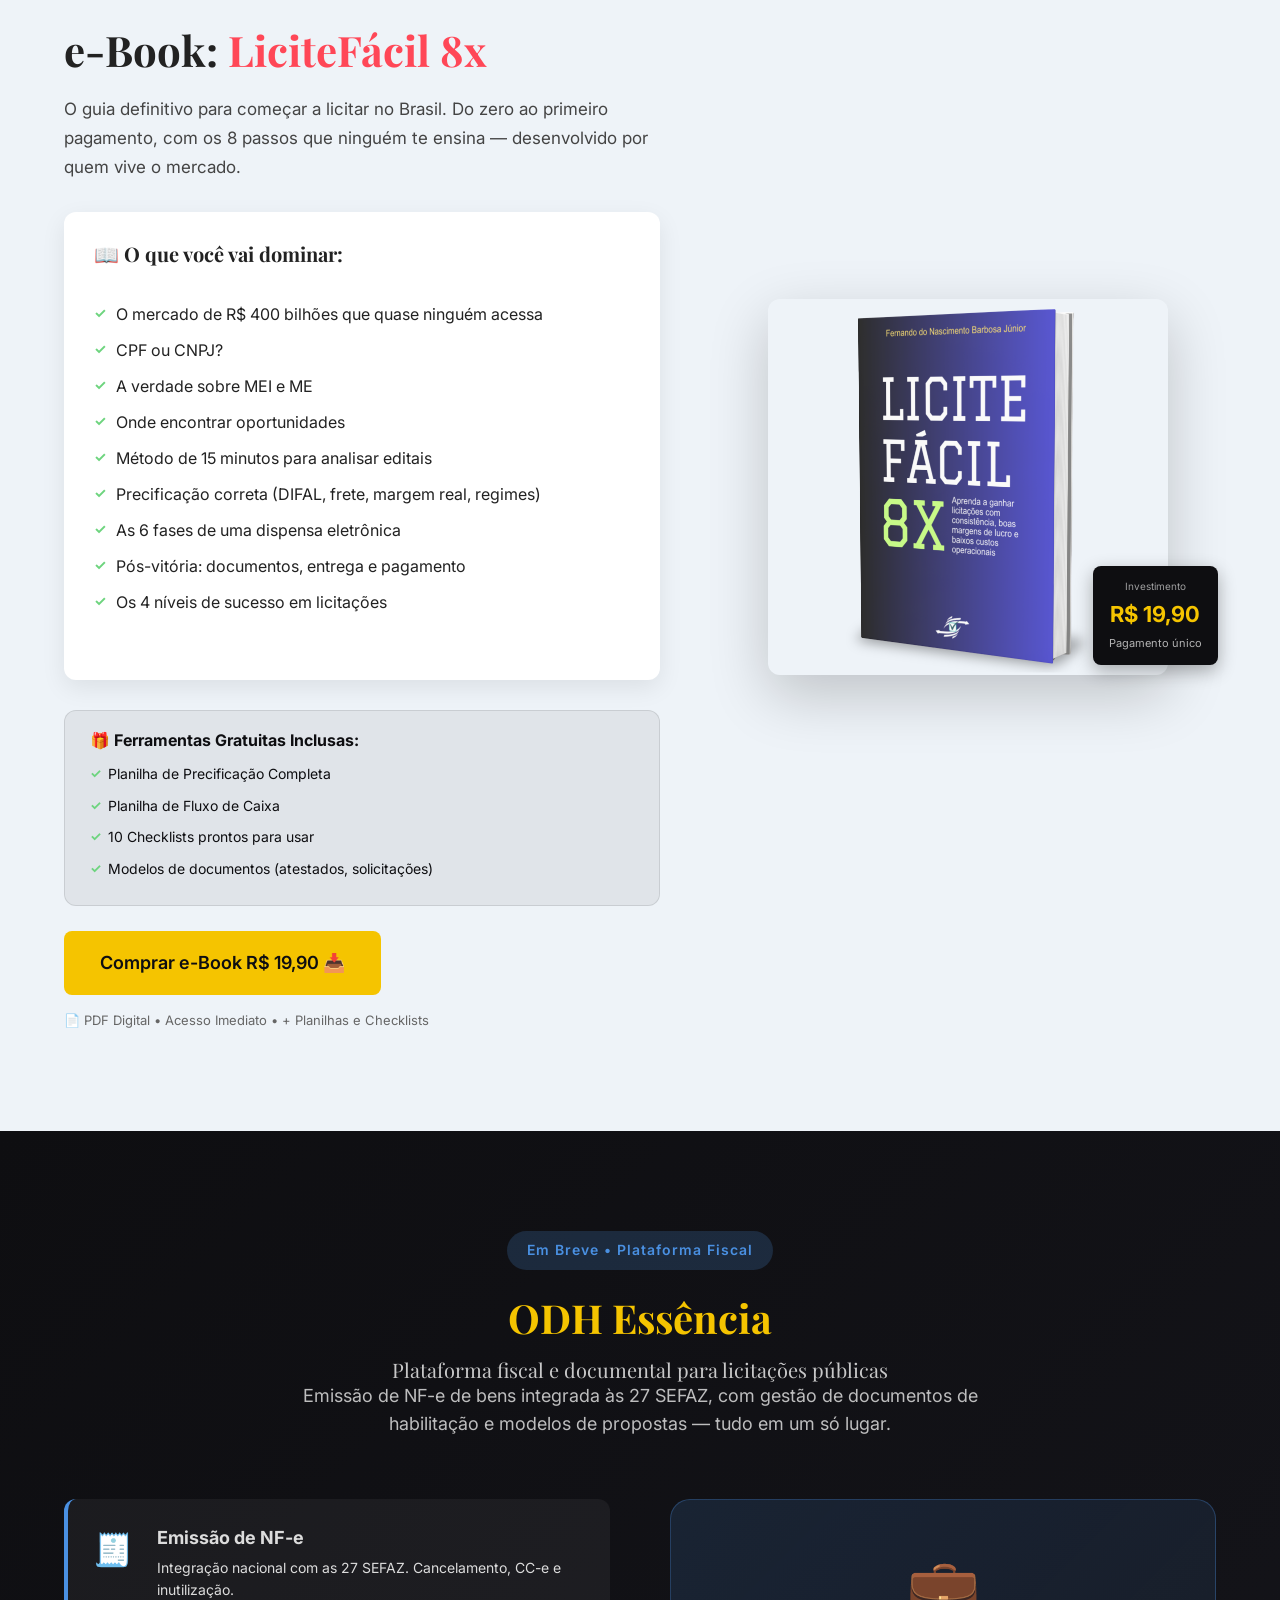
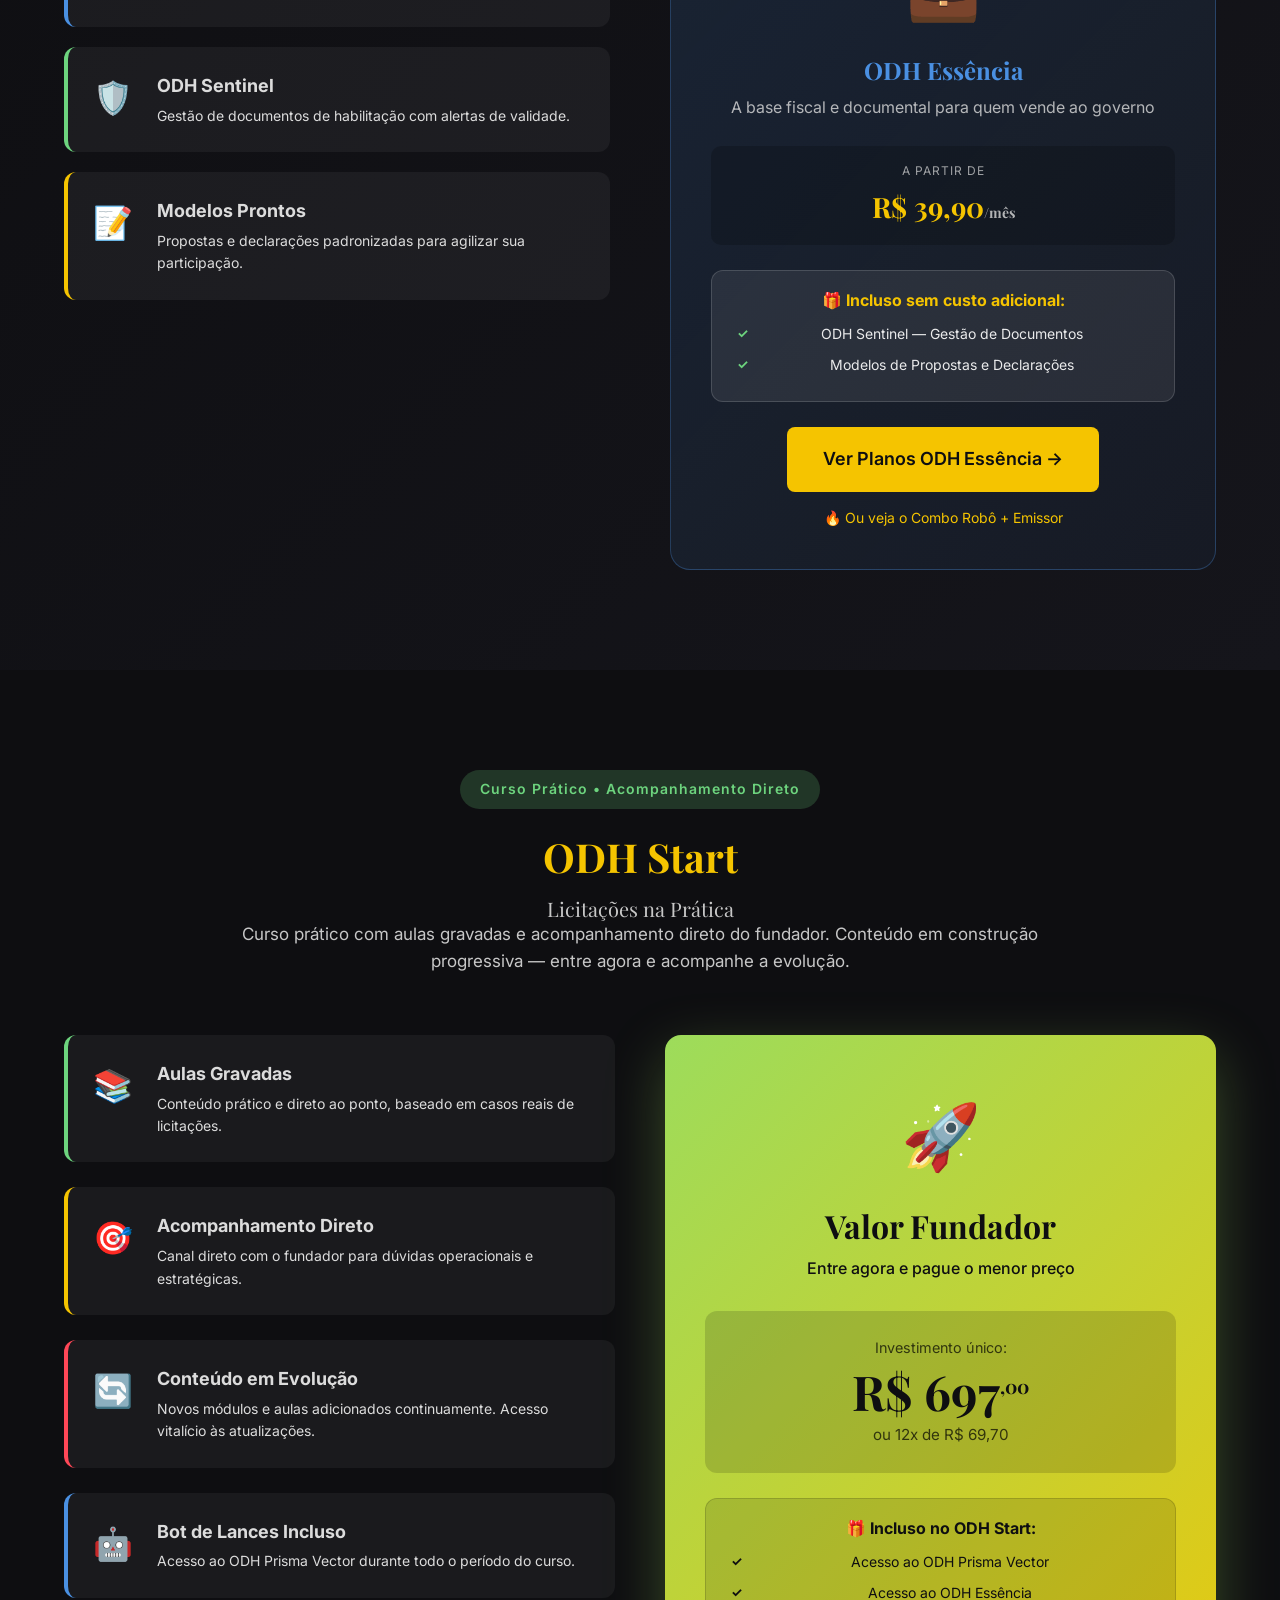
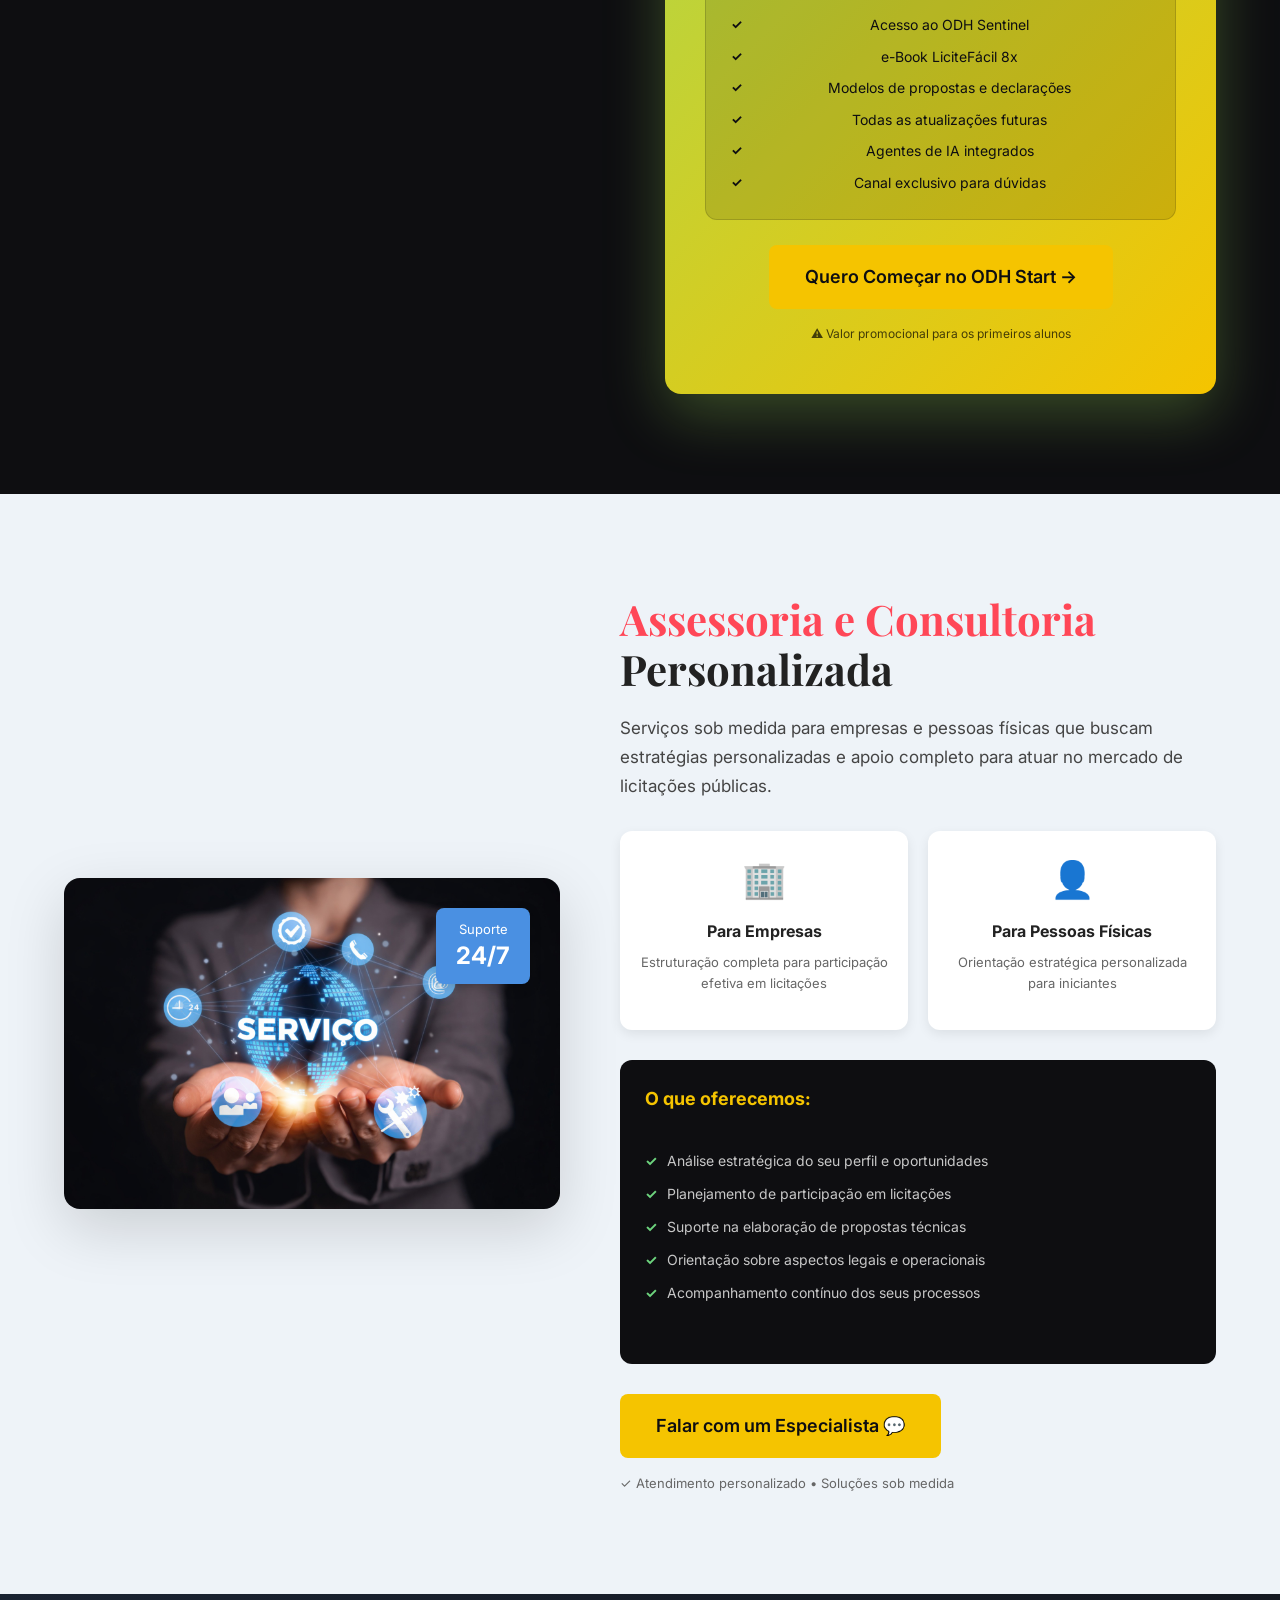
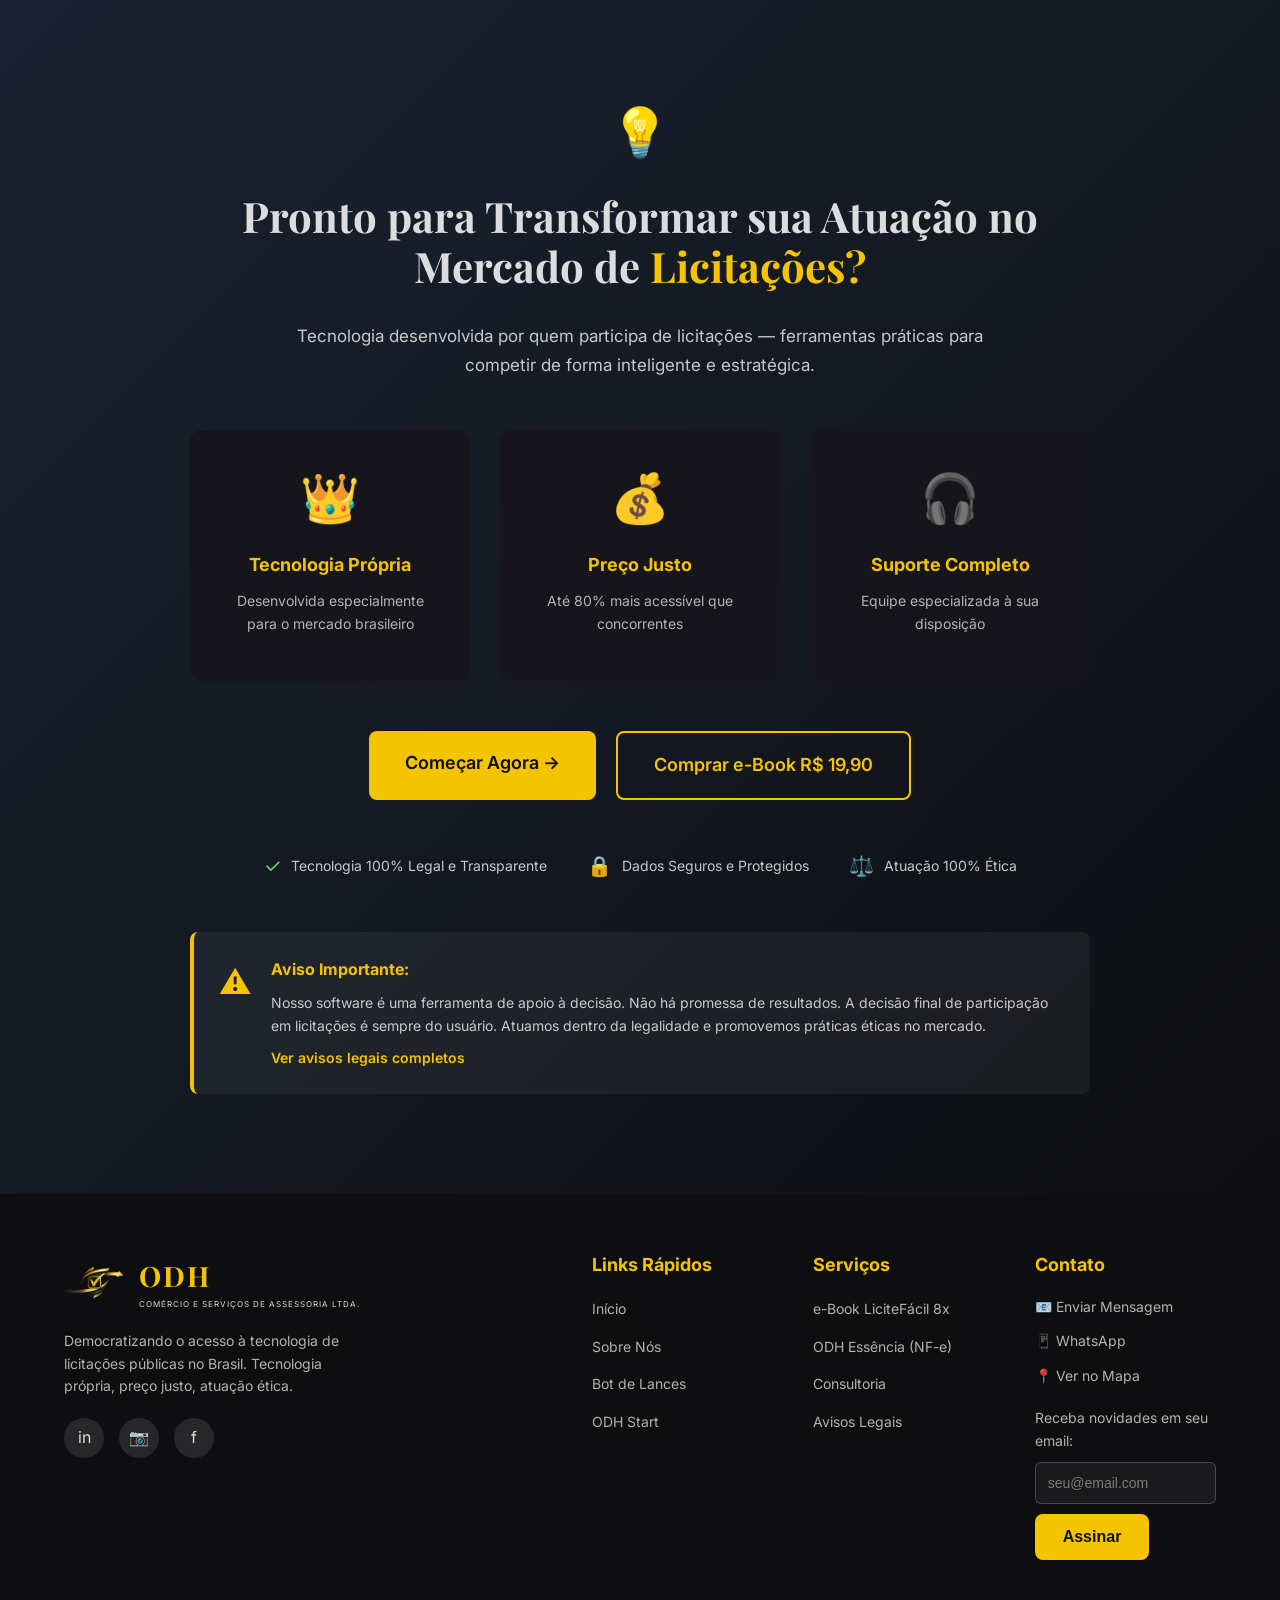
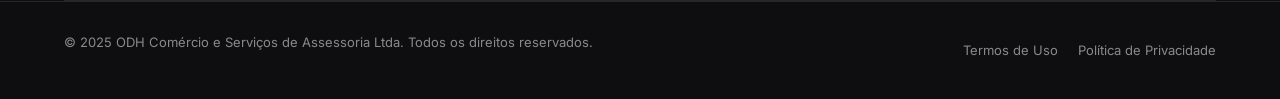
==== commit 9ad60108: "." ====
--- a/index.html
+++ b/index.html
@@ -3,8 +3,24 @@
 <head>
   <meta charset="UTF-8" />
   <meta name="viewport" content="width=device-width, initial-scale=1.0" />
-  <meta name="description" content="ODH - Democratizando o acesso à tecnologia de licitações públicas no Brasil. Automação de Lances ODH Prisma Vector, ODH Essence (Emissor NF-e), MAIS (Assistente IA), e-Book LiciteFácil 8x e ODH Start." />
+  <meta name="description" content="ODH - Democratizando o acesso à tecnologia de licitações públicas no Brasil. Bot de Lances ODH Prisma Vector, ODH Essência (Emissor NF-e), e-Book LiciteFácil 8x e ODH Start." />
+  <meta name="keywords" content="automação para licitações, robô de lances comprasnet, bot de lances, licitações públicas, pregão eletrônico, emissor nfe, licitações brasil, ODH Prisma Vector, licitefacil" />
+  <meta name="author" content="ODH Comércio e Serviços de Assessoria Ltda." />
+  <meta name="robots" content="index, follow" />
+  <meta property="og:title" content="ODH - Tecnologia para Licitações Públicas" />
+  <meta property="og:description" content="Democratizando o acesso à tecnologia de licitações públicas no Brasil. Bot de Lances, Emissor NF-e e cursos práticos." />
+  <meta property="og:type" content="website" />
+  <meta property="og:url" content="https://odhassessoria-create.github.io/ODH_site/" />
   <title>ODH Comércio e Serviços de Assessoria Ltda. | Tecnologia para Licitações</title>
+  
+  <!-- Google Analytics (gtag.js) -->
+  <script async src="https://www.googletagmanager.com/gtag/js?id=G-39B1SR28GG"></script>
+  <script>
+    window.dataLayer = window.dataLayer || [];
+    function gtag(){dataLayer.push(arguments);}
+    gtag('js', new Date());
+    gtag('config', 'G-39B1SR28GG');
+  </script>
   <link rel="stylesheet" href="css/main.css" />
   <link rel="preconnect" href="https://fonts.googleapis.com">
   <link rel="preconnect" href="https://fonts.gstatic.com" crossorigin>
@@ -19,16 +35,15 @@
       <img src="assets/img/logo-odh.png" alt="ODH Logo" class="logo-img" />
       <div class="logo-text">
         <span class="logo-main">ODH</span>
-        <span class="logo-sub">COMÉRCIO E SERVIÇOS<br>DE ASSESSORIA LTDA.</span>
+        <span class="logo-sub">COMÉRCIO E SERVIÇOS DE ASSESSORIA LTDA.</span>
       </div>
     </div>
     <nav class="nav-links">
       <a href="#sobre">Sobre Nós</a>
-      <a href="#automacao">Automação</a>
+      <a href="#automacao">Bot de Lances</a>
       <a href="#emissor">Emissor NF-e</a>
       <a href="#odhstart">ODH Start</a>
-      <a href="download-gratuito.html" class="nav-free">🎁 Gratuito</a>
-      <a href="#ebook" class="btn btn-primary btn-dark-text">e-Book R$ 49,90</a>
+      <a href="#ebook" class="btn btn-primary btn-dark-text">Comprar e-Book R$ 19,90</a>
     </nav>
   </div>
 </header>
@@ -46,20 +61,15 @@
       </p>
 
       <ul class="checklist">
-        <li>Automação de Lances — ODH Prisma Vector</li>
-        <li>ODH Essence — Emissor de NF-e + Monitoramento</li>
-        <li>MAIS — Multi Agent Intelligence System</li>
-        <li>ODH Opportunity Radar — Busca automatizada</li>
-        <li>ODH Frete Fácil — Cotação inteligente de fretes</li>
-        <li>CATMAT Insight — Classificação fiscal automática</li>
-        <li>ODH Payer Score — Análise de órgãos compradores</li>
-        <li>e-Book LiciteFácil 8x — Método completo</li>
-        <li>ODH Start — Curso Prático com 8 Módulos</li>
+        <li>Bot de Lances ODH Prisma Vector</li>
+        <li>ODH Essência — Emissor de NF-e</li>
+        <li>e-Book LiciteFácil 8x</li>
+        <li>ODH Start — Curso Prático</li>
       </ul>
 
       <div class="hero-actions">
-        <a href="#automacao" class="btn btn-primary">Ver Planos da Automação →</a>
-        <a href="#ebook" class="btn btn-outline">Comprar e-Book R$ 49,90</a>
+        <a href="#automacao" class="btn btn-primary">Ver Planos do Bot →</a>
+        <a href="#ebook" class="btn btn-outline">Comprar e-Book R$ 19,90</a>
       </div>
 
       <small class="hero-note">Sem compromisso • Tecnologia 100% desenvolvida no Brasil</small>
@@ -67,53 +77,21 @@
 
     <div class="hero-visual">
       <div class="floating-card card-1">
-        <strong>R$ 69,90</strong>
-        <span>Automação de Lances/mês</span>
-        <small>Preço Fundador</small>
+        <strong>R$ 49,90</strong>
+        <span>Bot de Lances/mês</span>
+        <small>vs R$ 220-290 no mercado</small>
       </div>
 
       <div class="floating-card card-2">
-        <strong>R$ 59,90</strong>
-        <span>ODH Essence/mês</span>
-        <small>Emissor NF-e + Sentinel</small>
+        <strong>R$ 19,90</strong>
+        <span>e-Book LiciteFácil 8x</span>
+        <small>Método completo</small>
       </div>
 
       <div class="floating-card card-3">
-        <strong>R$ 49,90</strong>
-        <span>e-Book LiciteFácil 8x</span>
-        <small>Método completo + planilhas</small>
-      </div>
-
-      <div class="floating-card card-4">
-        <strong>R$ 997</strong>
-        <span>ODH Start</span>
-        <small>Curso + Ferramentas + Acompanhamento</small>
-      </div>
-    </div>
-  </div>
-</section>
-
-<!-- MATERIAL GRATUITO - TOPO -->
-<section class="free-material-section">
-  <div class="container">
-    <div class="free-material-card">
-      <div class="free-material-content">
-        <span class="free-badge">🎁 Material Gratuito</span>
-        <h2>Guia Rápido para Não Perder Sua <span class="highlight">Primeira Dispensa</span></h2>
-        <p>
-          Baixe o Prefácio + Sumário comentado e entenda como empresas comuns estão 
-          entrando nas dispensas eletrônicas — <strong>sem juridiquês e sem estrutura inchada.</strong>
-        </p>
-        <ul class="free-material-list">
-          <li>Sumário completo do método LiciteFácil 8x</li>
-          <li>Prefácio com mapa mental e promessa clara</li>
-          <li>Checklist inicial prático para começar hoje</li>
-        </ul>
-        <a href="download-gratuito.html" class="btn btn-primary large">Quero Entender Como Funciona →</a>
-        <small class="free-note">100% Gratuito • Sem compromisso • Acesso imediato</small>
-      </div>
-      <div class="free-material-visual">
-        <div class="free-material-icon">📚</div>
+        <strong>R$ 697,00</strong>
+        <span>ODH Start + Bot + Emissor + módulos + e-book Inclusos</span>
+        <small>Valor fundador</small>
       </div>
     </div>
   </div>
@@ -223,12 +201,12 @@
   </div>
 </section>
 
-<!-- AUTOMAÇÃO DE LANCES -->
+<!-- SISTEMA DE AUTOMAÇÃO DE LANCES -->
 <section id="automacao" class="robot-section">
   <div class="container">
     <div class="section-header center">
       <span class="pill yellow">Tecnologia Profissional • Preço Acessível</span>
-      <h2>Automação de Lances <span class="highlight">ODH Prisma Vector</span></h2>
+      <h2>Sistema de Automação de Lances <span class="highlight">ODH Prisma Vector</span></h2>
       <p class="comparison-text">
         Softwares similares no mercado custam de <span class="strikethrough">R$ 220 a R$ 290/mês</span> 
         — resultando em R$ 2.640 a R$ 3.480 por ano.
@@ -237,19 +215,16 @@
         <strong>Nossa proposta:</strong> tecnologia própria, modelo direto ao usuário, sem repasse de custos.
       </p>
       <div class="promo-banner">
-        <span class="promo-label">🔥 Oferta Fundador</span>
-        <p>Os primeiros <strong>1.000 assinantes</strong> garantem acesso vitalício por <span class="price-promo">R$ 69,90/mês</span></p>
-        <p class="normal-price-note">Após atingir esse limite, o valor padrão passa a ser <strong>R$ 99,90/mês</strong></p>
-        <small>💡 Comprou o e-Book? O valor do e-Book é abatido na primeira mensalidade do Prisma Vector ou do ODH Essence.</small>
-        <small class="legal-small">Oferta válida apenas para os primeiros 1.000 assinantes ativos. O valor promocional é mantido enquanto a assinatura permanecer ativa.</small>
+        <span class="promo-label">🔥 Oferta de Lançamento</span>
+        <p>Para os próximos <strong>1.000 assinantes</strong>: <span class="price-old">R$ 99,90</span> por apenas <span class="price-promo">R$ 49,90/mês</span></p>
+        <small>💡 Comprou o e-Book? O valor do e-Book é descontado na sua primeira assinatura!</small>
       </div>
     </div>
 
     <div id="planos" class="pricing-grid">
       <div class="plan-card">
-        <span class="badge-founder">FUNDADOR</span>
         <h3>Mensal</h3>
-        <p class="price">R$ 69<sup>,90</sup></p>
+        <p class="price">R$ 49<sup>,90</sup></p>
         <small class="price-detail">/mês</small>
         <ul class="plan-features">
           <li>Acesso completo ao robô</li>
@@ -260,39 +235,37 @@
       </div>
 
       <div class="plan-card">
-        <span class="badge-founder">FUNDADOR</span>
         <h3>Trimestral</h3>
-        <p class="price">R$ 199<sup>,90</sup></p>
-        <small class="price-detail">R$ 66,63/mês • Economize 5%</small>
+        <p class="price">R$ 129<sup>,90</sup></p>
+        <small class="price-detail">R$ 43,30/mês • Economize 13%</small>
         <ul class="plan-features">
           <li>Tudo do plano mensal</li>
-          <li>Economia de R$ 9,80</li>
+          <li>Economia de R$ 19,80</li>
           <li>3 meses de acesso</li>
         </ul>
         <button class="btn-plan">Assinar Plano</button>
       </div>
 
       <div class="plan-card">
-        <span class="badge-founder">FUNDADOR</span>
         <h3>Semestral</h3>
-        <p class="price">R$ 379<sup>,90</sup></p>
-        <small class="price-detail">R$ 63,32/mês • Economize 9%</small>
+        <p class="price">R$ 229<sup>,90</sup></p>
+        <small class="price-detail">R$ 38,32/mês • Economize 23%</small>
         <ul class="plan-features">
           <li>Tudo do plano mensal</li>
-          <li>Economia de R$ 39,50</li>
+          <li>Economia de R$ 69,50</li>
           <li>6 meses de acesso</li>
         </ul>
         <button class="btn-plan">Assinar Plano</button>
       </div>
 
       <div class="plan-card highlight">
-        <span class="badge-popular">FUNDADOR • MAIS POPULAR</span>
+        <span class="badge-popular">MAIS POPULAR</span>
         <h3>Anual</h3>
-        <p class="price dark">R$ 699<sup>,90</sup></p>
-        <small class="price-detail dark">R$ 58,33/mês • Economize 16%</small>
+        <p class="price dark">R$ 399<sup>,90</sup></p>
+        <small class="price-detail dark">R$ 33,33/mês • Economize 33%</small>
         <ul class="plan-features dark">
           <li>Tudo do plano mensal</li>
-          <li>Economia de R$ 139,00</li>
+          <li>Economia de R$ 198,90</li>
           <li>12 meses de acesso</li>
           <li>⭐ Melhor custo-benefício</li>
         </ul>
@@ -301,13 +274,10 @@
     </div>
 
     <div class="bonus-box">
-      <h4>🎁 O Prisma Vector inclui:</h4>
+      <h4>🎁 Incluso em todos os planos do Bot:</h4>
       <ul class="checklist green">
-        <li><strong>ODH Opportunity Radar</strong> — Pesquisa de oportunidades por valor</li>
-        <li><strong>ODH Frete Fácil</strong> — Cotação automática de frete via WhatsApp e e-mail</li>
-        <li><strong>CATMAT Insight</strong> — Inteligência de mercado por item (histórico de compras)</li>
-        <li><strong>ODH Payer Score</strong> — Análise de pagador com histórico e risco</li>
-        <li><strong>MAIS (Multi Agent Intelligence System)</strong> — Seu assistente pessoal de IA para licitações: leitura de editais, insights estratégicos e orientação em tempo real</li>
+        <li>Módulo de Pesquisa de Oportunidades</li>
+        <li>Agente IA para Leitura de Editais</li>
       </ul>
     </div>
 
@@ -318,11 +288,11 @@
   </div>
 </section>
 
-<!-- E-BOOK LICITEFC3\u0081CIL 8X -->
+<!-- E-BOOK LICITEFÁCIL 8X -->
 <section id="ebook" class="ebook-section">
   <div class="container ebook-grid">
     <div class="ebook-content">
-      <span class="pill red">Método Completo • R$ 49,90</span>
+      <span class="pill red">Produto de Entrada • R$ 19,90</span>
       <h2>e-Book: <span class="highlight-red">LiciteFácil 8x</span></h2>
       <p>
         O guia definitivo para começar a licitar no Brasil. Do zero ao primeiro pagamento, 
@@ -332,14 +302,15 @@
       <div class="learning-box">
         <h3>📖 O que você vai dominar:</h3>
         <ul class="checklist green">
-          <li><strong>O mercado público de mais de R$ 400 bilhões</strong> — onde está o dinheiro e por que tão pouca gente senta à mesa</li>
-          <li><strong>CPF, MEI ou ME?</strong> — O enquadramento certo para começar sem erro e sem custo desnecessário</li>
-          <li><strong>Onde estão as oportunidades reais</strong> — e por que a maioria nunca as vê</li>
-          <li><strong>Como decidir em minutos se um edital vale a pena</strong> — antes de perder tempo ou dinheiro</li>
-          <li><strong>Precificação que funciona de verdade</strong> — impostos, frete, margem real e o impacto do regime tributário</li>
-          <li><strong>As 6 fases de uma dispensa eletrônica</strong> — do aviso ao pagamento</li>
-          <li><strong>O que acontece depois da vitória</strong> — documentos, entrega, faturamento e recebimento</li>
-          <li><strong>Os 4 níveis de evolução em licitações</strong> — do primeiro contrato à operação previsível</li>
+          <li>O mercado de R$ 400 bilhões que quase ninguém acessa</li>
+          <li>CPF ou CNPJ?</li>
+          <li>A verdade sobre MEI e ME</li>
+          <li>Onde encontrar oportunidades</li>
+          <li>Método de 15 minutos para analisar editais</li>
+          <li>Precificação correta (DIFAL, frete, margem real, regimes)</li>
+          <li>As 6 fases de uma dispensa eletrônica</li>
+          <li>Pós-vitória: documentos, entrega e pagamento</li>
+          <li>Os 4 níveis de sucesso em licitações</li>
         </ul>
       </div>
 
@@ -353,11 +324,7 @@
         </ul>
       </div>
 
-      <div class="ebook-price-info">
-        <p class="ebook-price-note">💡 O valor pago no e-book será abatido na primeira mensalidade do Prisma Vector ou do ODH Essence.</p>
-      </div>
-
-      <a href="#" class="btn btn-primary large">Comprar e-Book R$ 49,90 📥</a>
+      <a href="#" class="btn btn-primary large">Comprar e-Book R$ 19,90 📥</a>
       <small class="ebook-note">📄 PDF Digital • Acesso Imediato • + Planilhas e Checklists</small>
     </div>
 
@@ -366,7 +333,7 @@
         <img src="assets/img/capa-ebook-licitefacil8x.png" alt="Capa e-Book LiciteFácil 8x" class="ebook-cover" />
         <div class="price-tag">
           <span class="label">Investimento</span>
-          <strong>R$ 49,90</strong>
+          <strong>R$ 19,90</strong>
           <small>Pagamento único</small>
         </div>
       </div>
@@ -374,30 +341,12 @@
   </div>
 </section>
 
-<!-- REFORC7\u00b0O MATERIAL GRATUITO - MEIO -->
-<section class="free-material-reinforcement">
-  <div class="container">
-    <div class="reinforcement-card">
-      <span class="doubt-icon">🤔</span>
-      <h2>Ainda em <span class="highlight">dúvida?</span></h2>
-      <p>Veja <strong>gratuitamente</strong> o início do método antes de comprar.</p>
-      <ul class="reinforcement-benefits">
-        <li>Sumário completo com toda a estratégia</li>
-        <li>Prefácio com tom e promessa do método</li>
-        <li>Checklist inicial para começar a se organizar</li>
-      </ul>
-      <a href="download-gratuito.html" class="btn btn-outline large">Baixar Material Gratuito 📚</a>
-      <small class="reinforcement-note">Sem compromisso • Decida com clareza</small>
-    </div>
-  </div>
-</section>
-
-<!-- ODH ESSENCE - EMISSOR DE NF-e -->
+<!-- ODH ESSÊNCIA - EMISSOR DE NF-e -->
 <section id="emissor" class="emissor-section">
   <div class="container">
     <div class="section-header center">
       <span class="pill blue">Em Breve • Plataforma Fiscal</span>
-      <h2><span class="highlight">ODH Essence</span></h2>
+      <h2><span class="highlight">ODH Essência</span></h2>
       <h3 class="subtitle-white">Plataforma fiscal e documental para licitações públicas</h3>
       <p class="emissor-intro">
         Emissão de NF-e de bens integrada às 27 SEFAZ, com gestão de documentos 
@@ -434,12 +383,12 @@
 
       <div class="emissor-cta-card">
         <span class="emissor-icon">💼</span>
-        <h3>ODH Essence</h3>
+        <h3>ODH Essência</h3>
         <p class="emissor-text">A base fiscal e documental para quem vende ao governo</p>
         
         <div class="emissor-price-preview">
           <span class="label">A partir de</span>
-          <span class="price">R$ 59,90<small>/mês</small></span>
+          <span class="price">R$ 39,90<small>/mês</small></span>
         </div>
         
         <div class="bonus-box">
@@ -450,7 +399,7 @@
           </ul>
         </div>
 
-        <a href="emissor-nfe.html#planos-emissor" class="btn btn-primary large">Ver Planos ODH Essence →</a>
+        <a href="emissor-nfe.html#planos-emissor" class="btn btn-primary large">Ver Planos ODH Essência →</a>
         <a href="emissor-nfe.html#combo" class="link-combo">🔥 Ou veja o Combo Robô + Emissor</a>
       </div>
     </div>
@@ -465,215 +414,74 @@
       <h2><span class="highlight">ODH Start</span></h2>
       <h3 class="subtitle-white">Licitações na Prática</h3>
       <p class="mentoria-intro">
-        Não é um curso gravado comum. É um método completo do zero com aulas gravadas, 
-        acompanhamento diário, lives individuais e ferramentas próprias que custariam 
-        mensalidade separada — com acesso direto ao fundador.
-      </p>
-    </div>
-
-    <!-- MÓDULOS DO CURSO -->
-    <div class="course-modules-grid">
-      <div class="module-card">
-        <span class="module-number">1</span>
-        <h4>A Mesa e o Jogo Real</h4>
-        <ul>
-          <li>Como o mercado público funciona de verdade</li>
-          <li>Dispensa × Pregão: quando cada um faz sentido</li>
-          <li>Onde está o dinheiro pequeno, rápido e acessível</li>
-          <li>Erros estruturais de quem começa</li>
-        </ul>
-      </div>
-
-      <div class="module-card">
-        <span class="module-number">2</span>
-        <h4>Preparação Sem Erros</h4>
-        <ul>
-          <li>CNPJ, MEI, ME: decisões práticas</li>
-          <li>SICAF na prática (o que importa)</li>
-          <li>Documentos essenciais</li>
-          <li>Como não ser inabilitado por detalhe bobo</li>
-        </ul>
-      </div>
-
-      <div class="module-card">
-        <span class="module-number">3</span>
-        <h4>Onde Estão as Oportunidades</h4>
-        <ul>
-          <li>Uso do ComprasNet na prática</li>
-          <li>CATMAT como "RG do produto"</li>
-          <li>Como filtrar por valor e esforço</li>
-          <li>Introdução ao CATMAT Insight</li>
-        </ul>
-      </div>
-
-      <div class="module-card">
-        <span class="module-number">4</span>
-        <h4>Leitura Inteligente de Avisos e TR</h4>
-        <ul>
-          <li>O que realmente importa ler</li>
-          <li>Onde estão as armadilhas silenciosas</li>
-          <li>Checklist prático de decisão</li>
-          <li>Quando não entrar</li>
-        </ul>
-      </div>
-
-      <div class="module-card">
-        <span class="module-number">5</span>
-        <h4>Precificação Que Não Mata Margem</h4>
-        <ul>
-          <li>Impostos na prática</li>
-          <li>Frete como fator de decisão</li>
-          <li>Uso da planilha de precificação</li>
-          <li>Integração com ODH Frete Fácil</li>
-        </ul>
-      </div>
-
-      <div class="module-card">
-        <span class="module-number">6</span>
-        <h4>Estratégia e Disputa</h4>
-        <ul>
-          <li>Como funcionam as dispensas eletrônicas</li>
-          <li>Estratégia de lances</li>
-          <li>Quando automatizar</li>
-          <li>Uso consciente do ODH Prisma Vector</li>
-        </ul>
-      </div>
-
-      <div class="module-card">
-        <span class="module-number">7</span>
-        <h4>Pós-Vitória Sem Dor de Cabeça</h4>
-        <ul>
-          <li>Habilitação final</li>
-          <li>Contrato e entrega</li>
-          <li>Nota fiscal com Essence</li>
-          <li>Avaliação do órgão com análise de pagador</li>
-        </ul>
-      </div>
-
-      <div class="module-card">
-        <span class="module-number">8</span>
-        <h4>Escala e Profissionalização</h4>
-        <ul>
-          <li>Organização mínima da operação</li>
-          <li>Quando escalar</li>
-          <li>Limites da automação</li>
-          <li>Próximos passos</li>
-        </ul>
-      </div>
-    </div>
-
-    <!-- O QUE ESTÁ INCLUSO -->
-    <div class="included-section">
-      <div class="section-header center">
-        <h3>✅ O que está <span class="highlight">incluso</span> no ODH Start</h3>
-        <p class="subtitle-white">Tudo o que você precisa para entrar no mercado público do jeito certo, sem improviso:</p>
-      </div>
-
-      <div class="included-grid">
-        <div class="included-item">
-          <span class="included-icon">📚</span>
+        Curso prático com aulas gravadas e acompanhamento direto do fundador. 
+        Conteúdo em construção progressiva — entre agora e acompanhe a evolução.
+      </p>
+    </div>
+
+    <div class="mentoria-grid">
+      <div class="mentoria-features">
+        <div class="feature-card green">
+          <span class="feature-icon">📚</span>
           <div>
             <strong>Aulas Gravadas</strong>
-            <p>Conteúdo estruturado em módulos, direto ao ponto, sem enrolação acadêmica.</p>
-          </div>
-        </div>
-
-        <div class="included-item">
-          <span class="included-icon">🤖</span>
-          <div>
-            <strong>ODH Prisma Vector</strong>
-            <p>Acesso à automação de lances durante todo o curso.</p>
-          </div>
-        </div>
-
-        <div class="included-item">
-          <span class="included-icon">🔎</span>
-          <div>
-            <strong>CATMAT Insight</strong>
-            <p>Módulo de inteligência de mercado com histórico de compras, preços e volume por item.</p>
-          </div>
-        </div>
-
-        <div class="included-item">
-          <span class="included-icon">🚚</span>
-          <div>
-            <strong>ODH Frete Fácil</strong>
-            <p>Ferramenta para encontrar transportadoras, solicitar cotações por WhatsApp e e-mail e proteger sua margem.</p>
-          </div>
-        </div>
-
-        <div class="included-item">
-          <span class="included-icon">📊</span>
-          <div>
-            <strong>Planilha Profissional de Precificação</strong>
-            <p>Cálculo real de impostos, frete e margem — sem achismo.</p>
-          </div>
-        </div>
-
-        <div class="included-item">
-          <span class="included-icon">🧾</span>
-          <div>
-            <strong>Essence — Emissor de Nota Fiscal</strong>
-            <p>Emissão simples e rápida de NF, integrada ao fluxo de licitações.</p>
-          </div>
-        </div>
-
-        <div class="included-item">
-          <span class="included-icon">📁</span>
-          <div>
-            <strong>ODH Sentinel — Gestão Documental</strong>
-            <p>Controle de certidões e prazos, com alertas automáticos.</p>
-          </div>
-        </div>
-
-        <div class="included-item">
-          <span class="included-icon">📝</span>
-          <div>
-            <strong>Modelos e Templates</strong>
-            <p>Propostas, declarações e documentos prontos para uso operacional.</p>
-          </div>
-        </div>
-
-        <div class="included-item">
-          <span class="included-icon">💬</span>
-          <div>
-            <strong>Canal Direto com o Fundador</strong>
-            <p>Dúvidas operacionais respondidas diretamente por quem executa o método.</p>
-          </div>
-        </div>
-
-        <div class="included-item">
-          <span class="included-icon">🔄</span>
-          <div>
-            <strong>Atualizações Futuras</strong>
-            <p>Novos módulos, melhorias e conteúdos incluídos sem custo adicional.</p>
-          </div>
-        </div>
-      </div>
-    </div>
-
-    <!-- CTA PREÇO -->
-    <div class="mentoria-cta-card centered-cta">
-      <span class="graduation-icon">🚀</span>
-      <h3>Valor Fundador</h3>
-      <p class="transform-text">Vagas limitadas — entre agora e garanta o menor preço</p>
-      
-      <div class="price-comparison">
-        <div class="price-block founder-price">
-          <span class="price-label">💎 Valor Fundador (tempo limitado):</span>
-          <p class="price-big">R$ 997<sup>,00</sup></p>
-          <small class="price-parcel">ou 12x de R$ 99,70</small>
-        </div>
+            <p>Conteúdo prático e direto ao ponto, baseado em casos reais de licitações.</p>
+          </div>
+        </div>
+
+        <div class="feature-card yellow">
+          <span class="feature-icon">🎯</span>
+          <div>
+            <strong>Acompanhamento Direto</strong>
+            <p>Canal direto com o fundador para dúvidas operacionais e estratégicas.</p>
+          </div>
+        </div>
+
+        <div class="feature-card red">
+          <span class="feature-icon">🔄</span>
+          <div>
+            <strong>Conteúdo em Evolução</strong>
+            <p>Novos módulos e aulas adicionados continuamente. Acesso vitalício às atualizações.</p>
+          </div>
+        </div>
+
+        <div class="feature-card blue">
+          <span class="feature-icon">🤖</span>
+          <div>
+            <strong>Bot de Lances Incluso</strong>
+            <p>Acesso ao ODH Prisma Vector durante todo o período do curso.</p>
+          </div>
+        </div>
+      </div>
+
+      <div class="mentoria-cta-card">
+        <span class="graduation-icon">🚀</span>
+        <h3>Valor Fundador</h3>
+        <p class="transform-text">Entre agora e pague o menor preço</p>
         
-        <div class="price-block normal-price">
-          <span class="price-label">Valor Normal (após fundadores):</span>
-          <p class="price-future">R$ 1.497,00</p>
-          <small class="price-parcel">ou 12x de R$ 149,70</small>
-        </div>
-      </div>
-
-      <a href="odh-start.html" class="btn btn-primary large">Quero Começar no ODH Start →</a>
-      <small class="mentoria-note">⚠️ O valor fundador é válido apenas para os primeiros alunos</small>
+        <div class="price-block">
+          <span class="price-label">Investimento único:</span>
+          <p class="price-big">R$ 697<sup>,00</sup></p>
+          <small class="price-parcel">ou 12x de R$ 69,70</small>
+        </div>
+
+        <div class="bonus-box">
+          <h4>🎁 Incluso no ODH Start:</h4>
+          <ul class="checklist green">
+            <li>Acesso ao ODH Prisma Vector</li>
+            <li>Acesso ao ODH Essência</li>
+            <li>Acesso ao ODH Sentinel</li>
+            <li>e-Book LiciteFácil 8x</li>
+            <li>Modelos de propostas e declarações</li>
+            <li>Todas as atualizações futuras</li>
+            <li>Agentes de IA integrados</li>
+            <li>Canal exclusivo para dúvidas</li>
+          </ul>
+        </div>
+
+        <a href="odh-start.html" class="btn btn-primary large">Quero Começar no ODH Start →</a>
+        <small class="mentoria-note">⚠️ Valor promocional para os primeiros alunos</small>
+      </div>
     </div>
   </div>
 </section>
@@ -753,7 +561,7 @@
 
     <div class="cta-actions">
       <a href="#automacao" class="btn btn-primary large">Começar Agora →</a>
-      <a href="#ebook" class="btn btn-outline large">Comprar e-Book R$ 49,90</a>
+      <a href="#ebook" class="btn btn-outline large">Comprar e-Book R$ 19,90</a>
     </div>
 
     <div class="trust-badges">
@@ -820,7 +628,7 @@
         <h4>Serviços</h4>
         <ul>
           <li><a href="#ebook">e-Book LiciteFácil 8x</a></li>
-          <li><a href="#emissor">ODH Essence (NF-e)</a></li>
+          <li><a href="#emissor">ODH Essência (NF-e)</a></li>
           <li><a href="#assessoria">Consultoria</a></li>
           <li><a href="#legal">Avisos Legais</a></li>
         </ul>
@@ -829,8 +637,8 @@
       <div class="footer-col">
         <h4>Contato</h4>
         <ul class="contact-info">
-          <li><a href="mailto:odhassessoria@gmail.com">📧 odhassessoria@gmail.com</a></li>
-          <li><a href="tel:+5584999275704">📞 (84) 9 9927-5704</a></li>
+          <li><a href="contato.html" title="Fale Conosco">📧 Enviar Mensagem</a></li>
+          <li><a href="https://wa.me/5584999275704" target="_blank" rel="noopener" title="WhatsApp">📱 WhatsApp</a></li>
           <li><a href="https://maps.app.goo.gl/vrfrgXGEDxFtJr8v8" target="_blank" rel="noopener">📍 Ver no Mapa</a></li>
         </ul>
         <div class="newsletter">
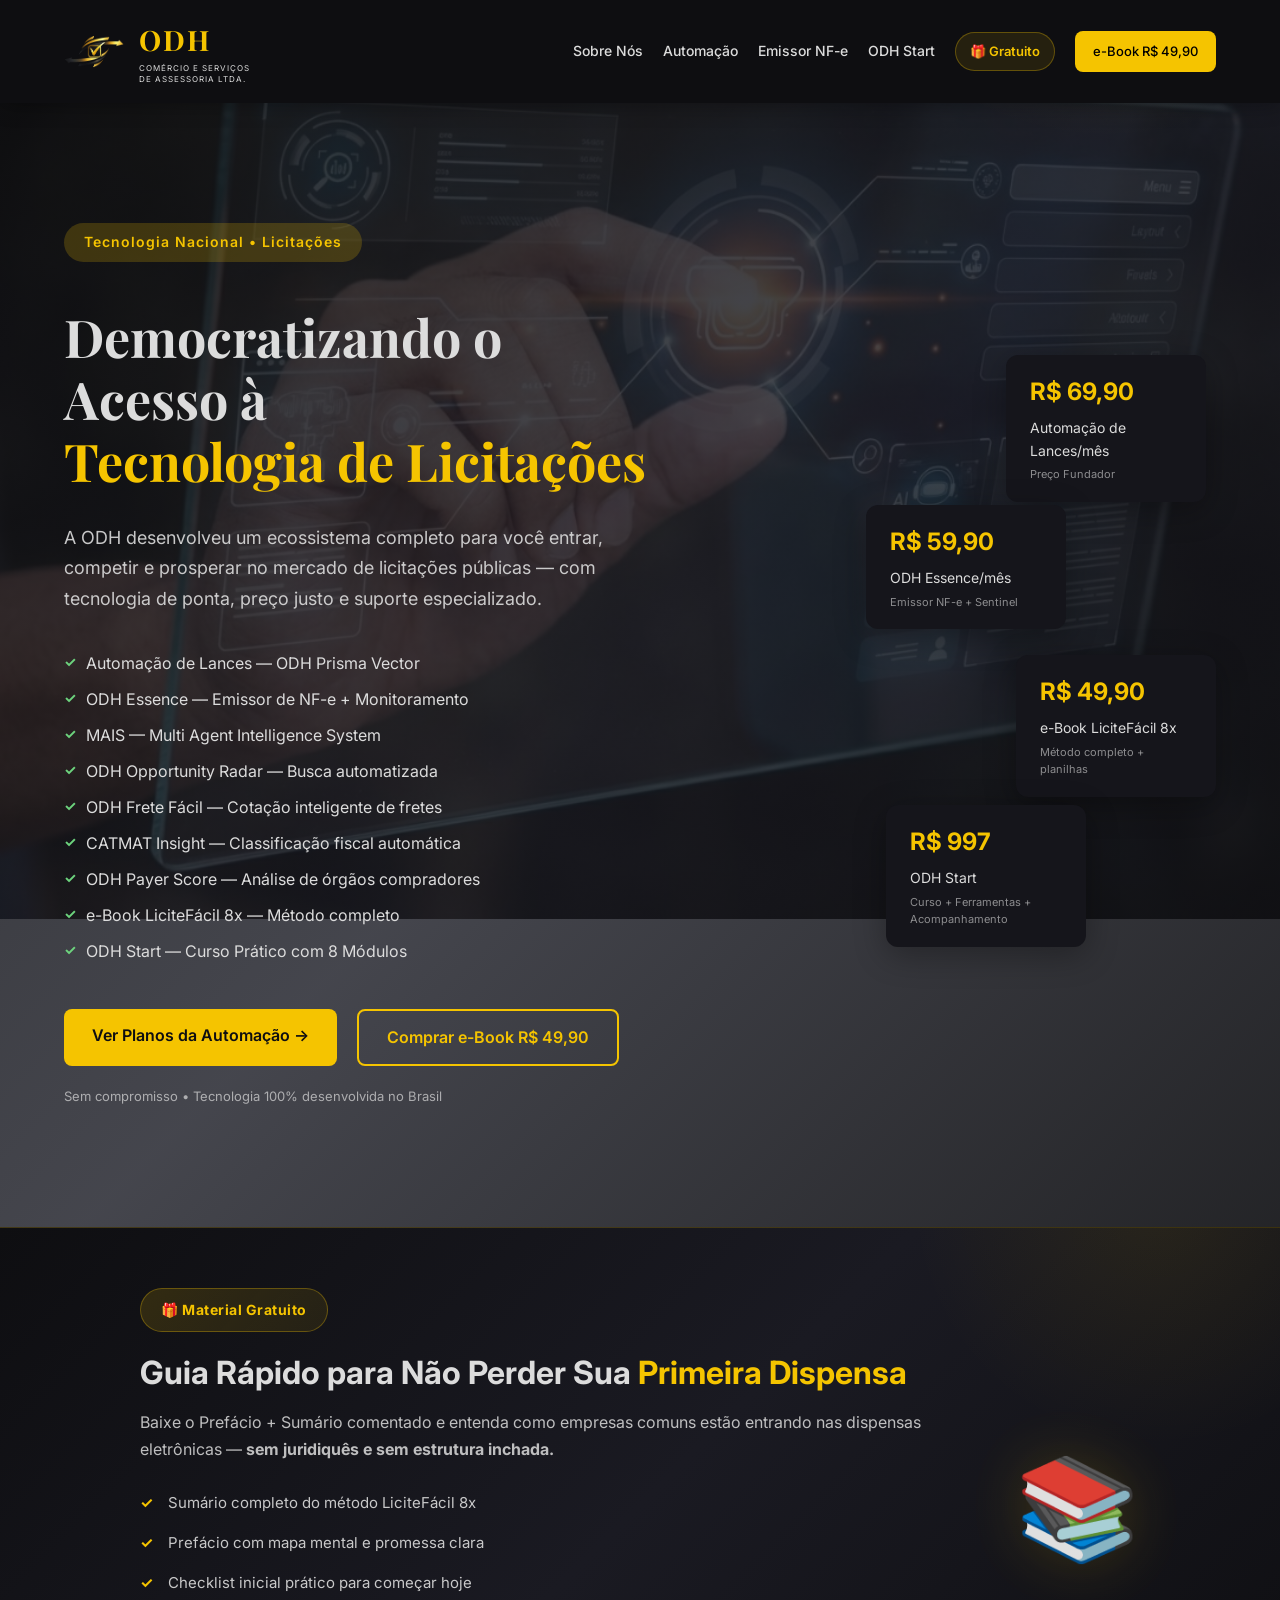
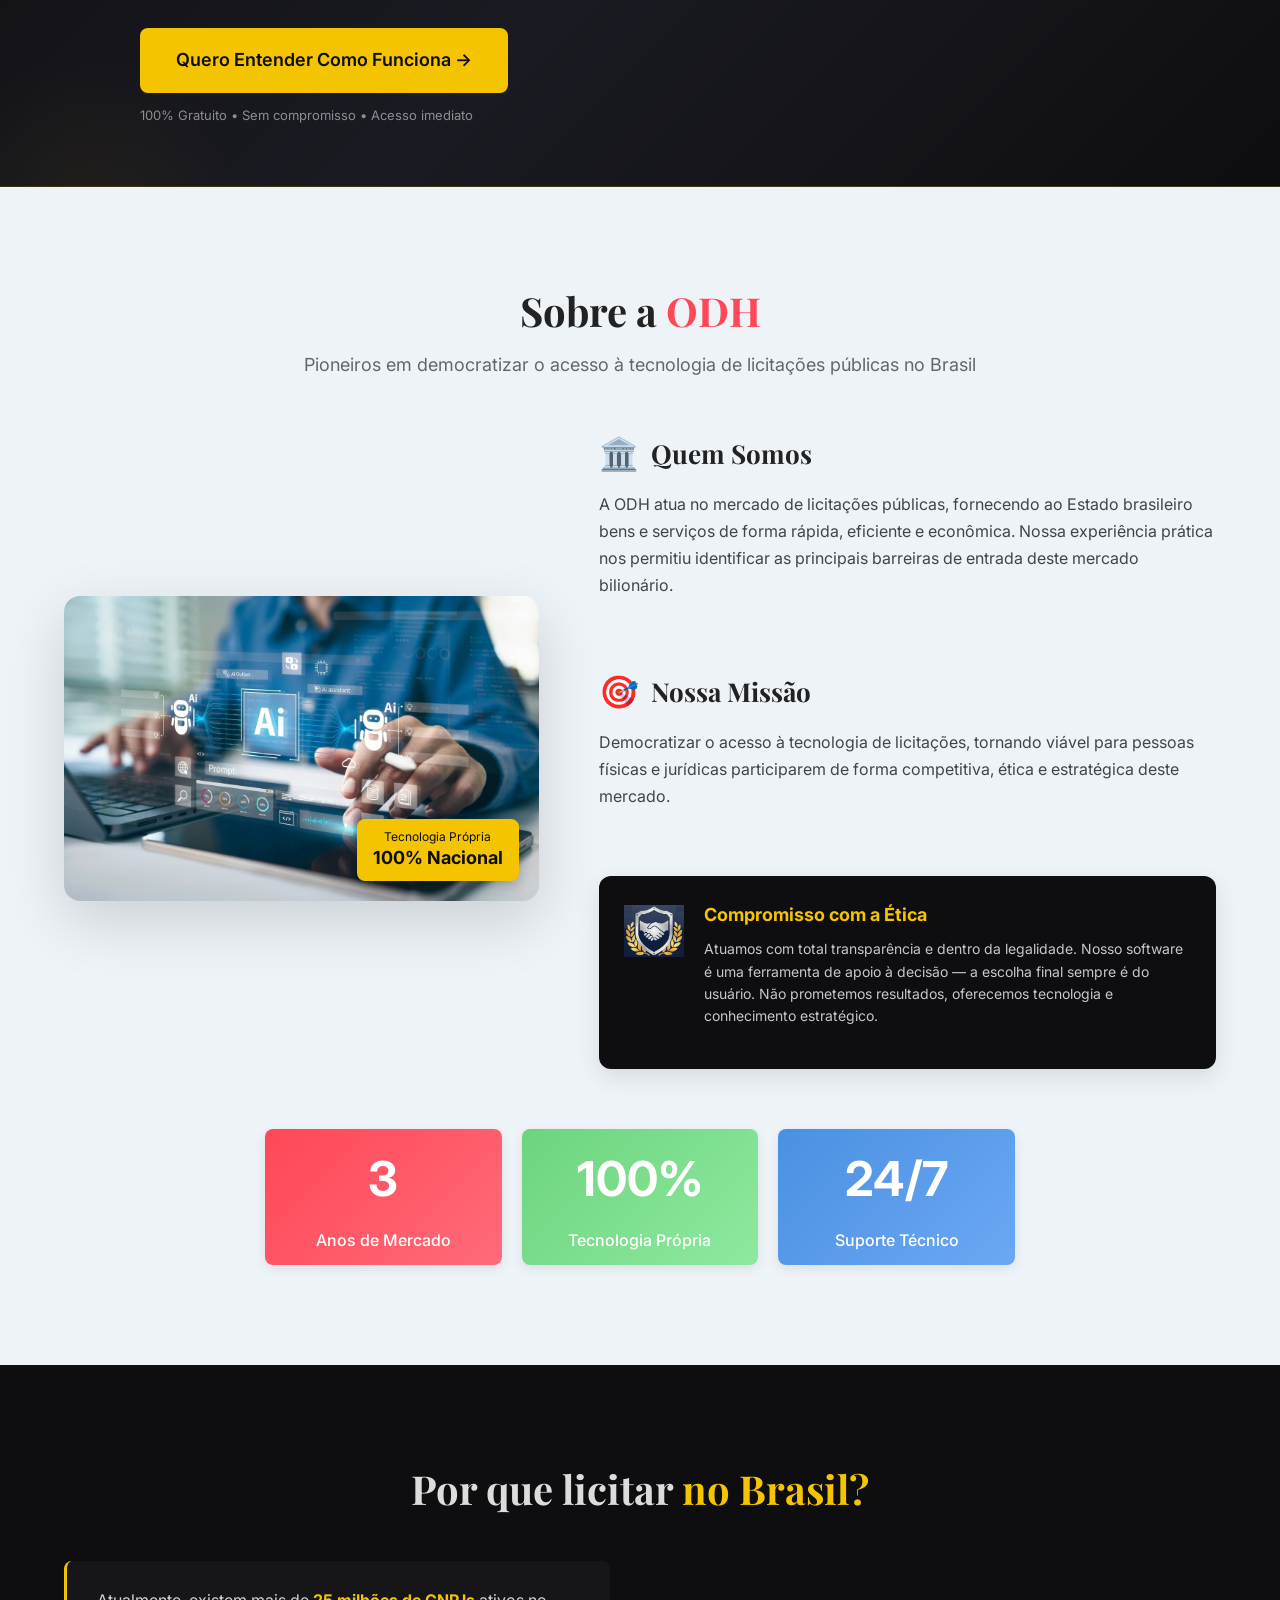
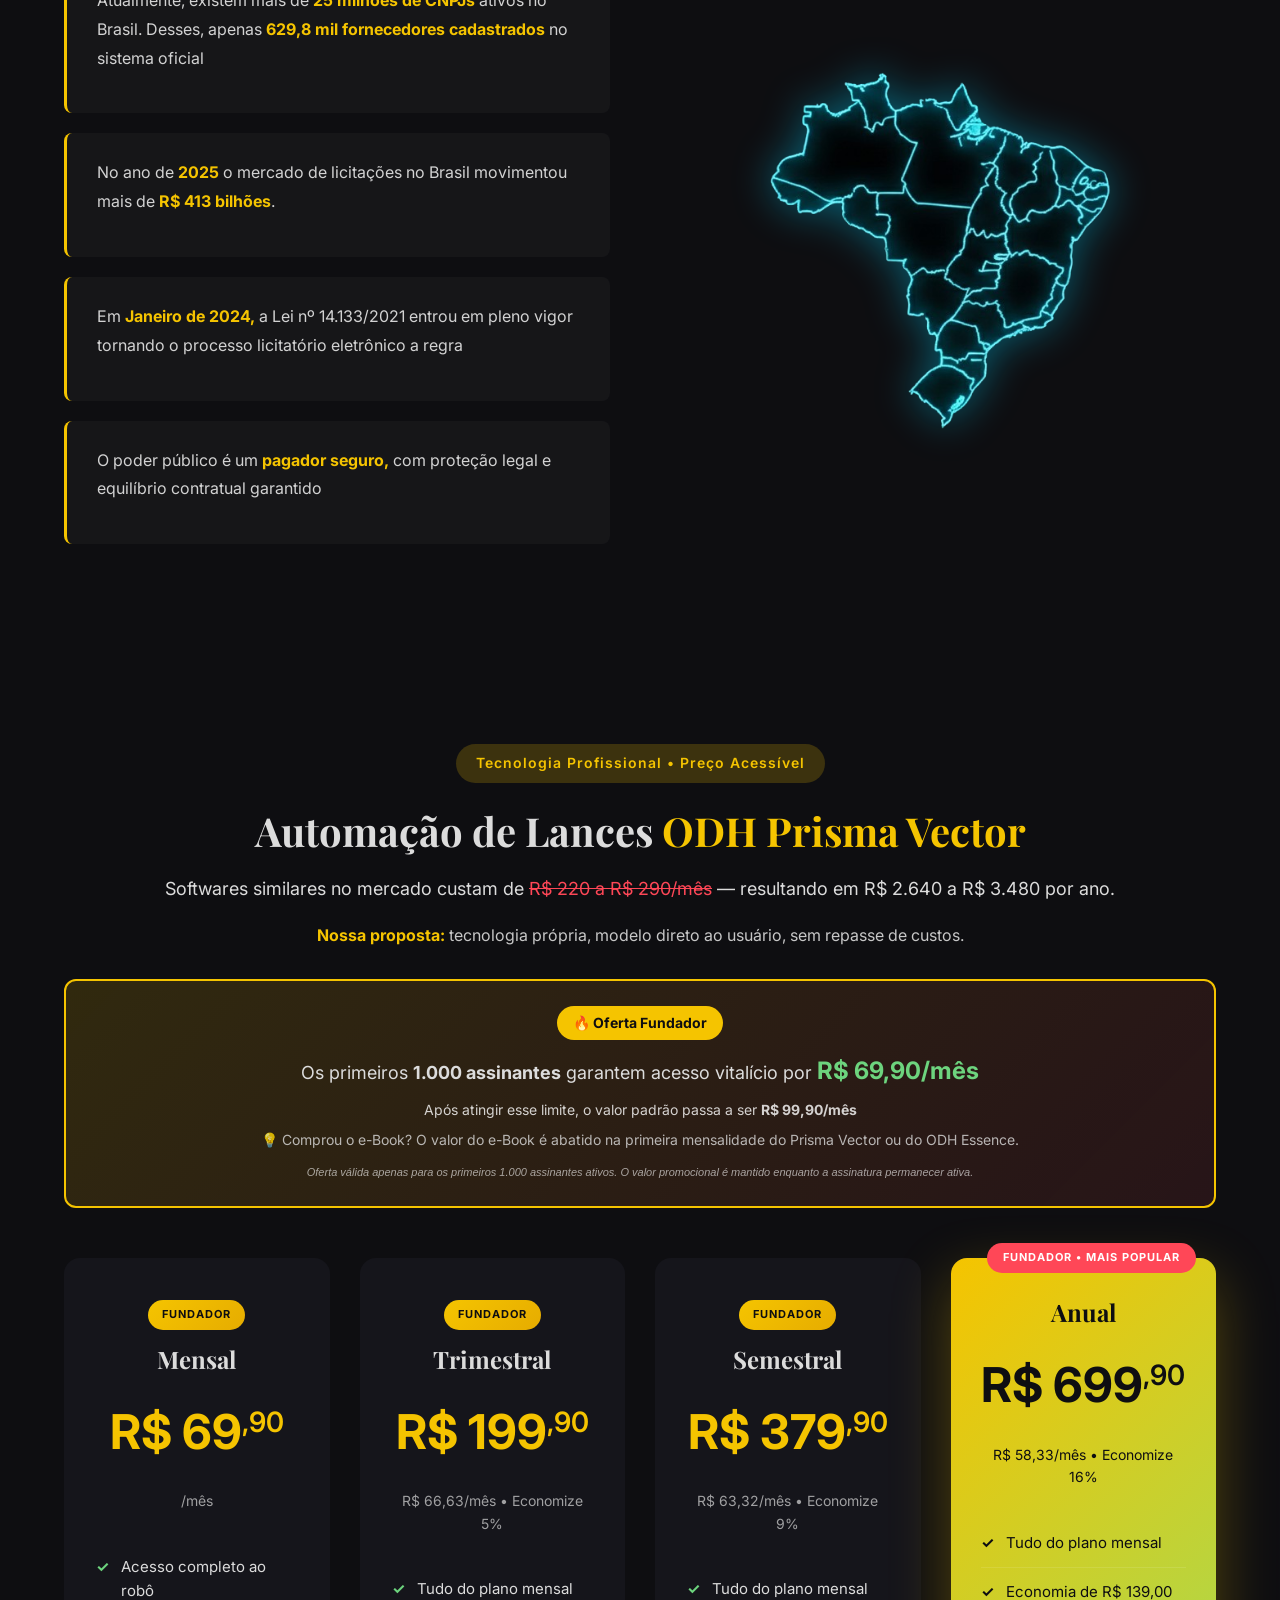
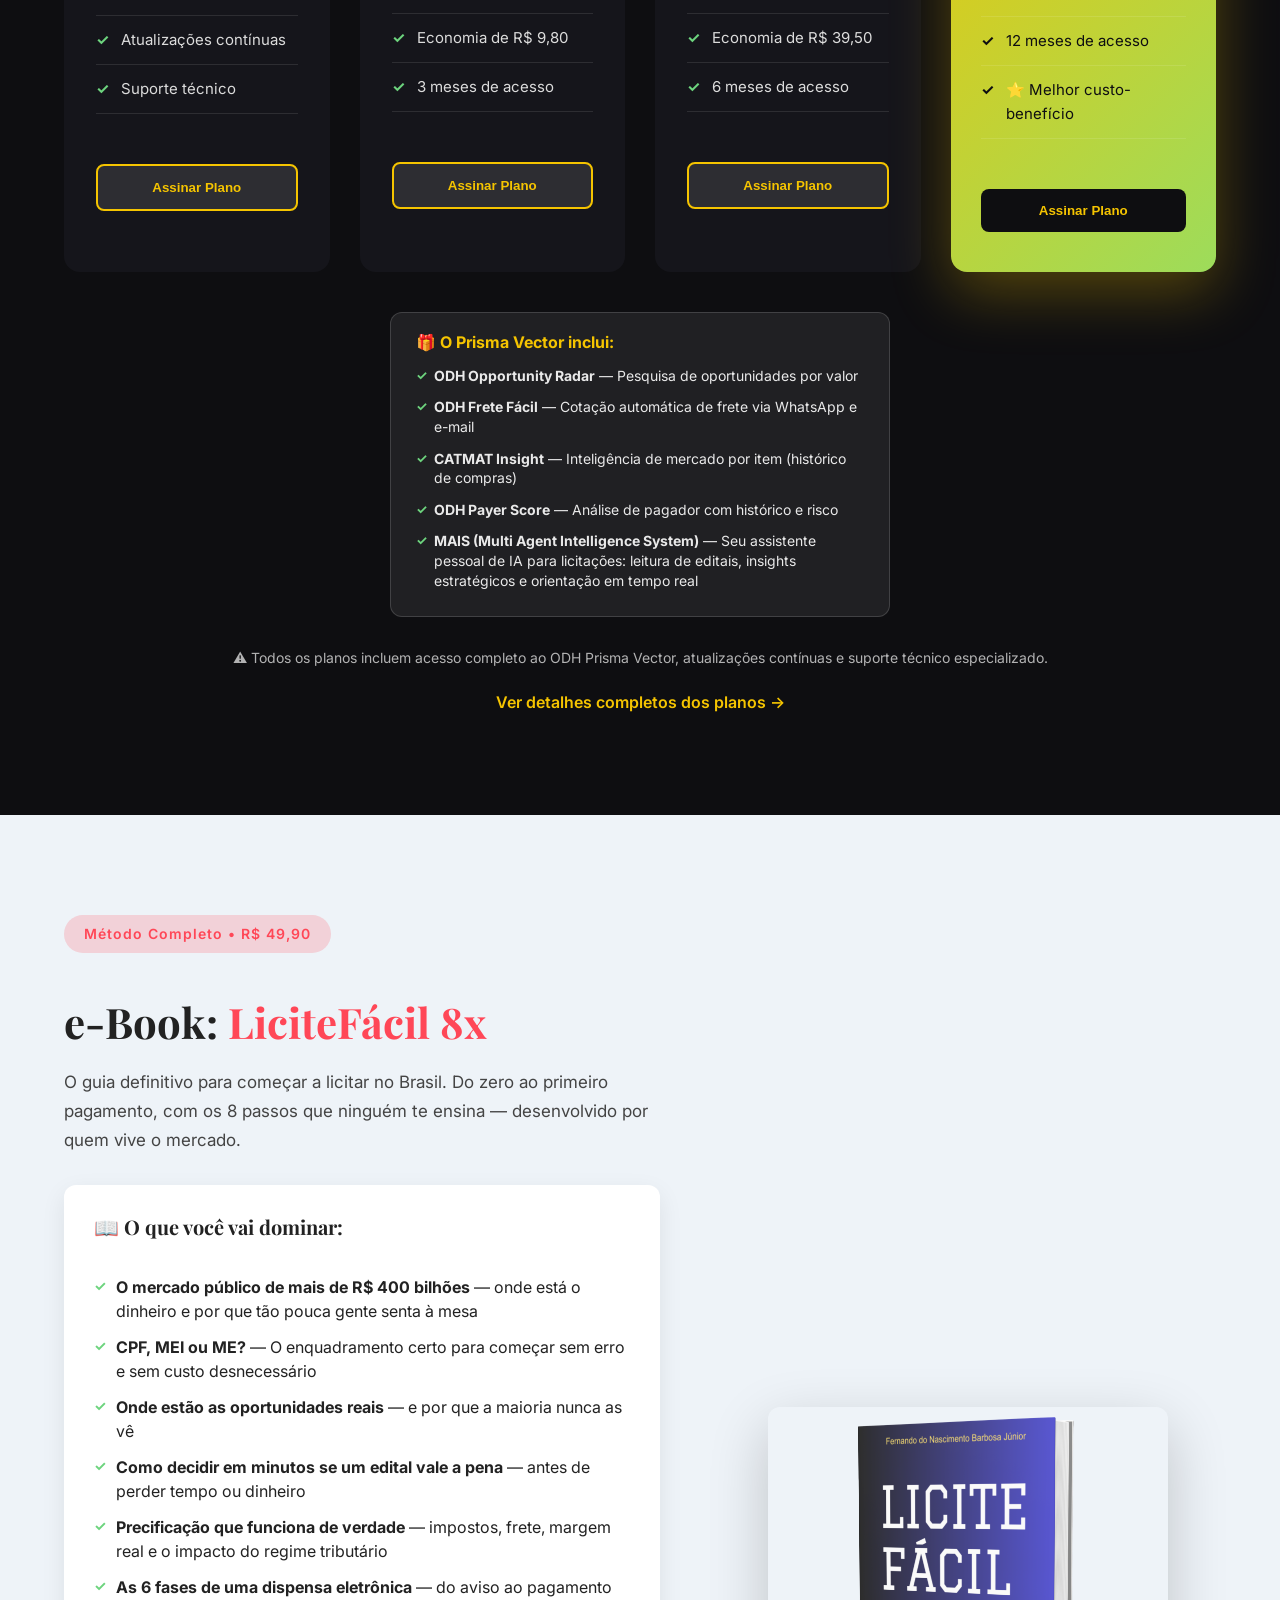
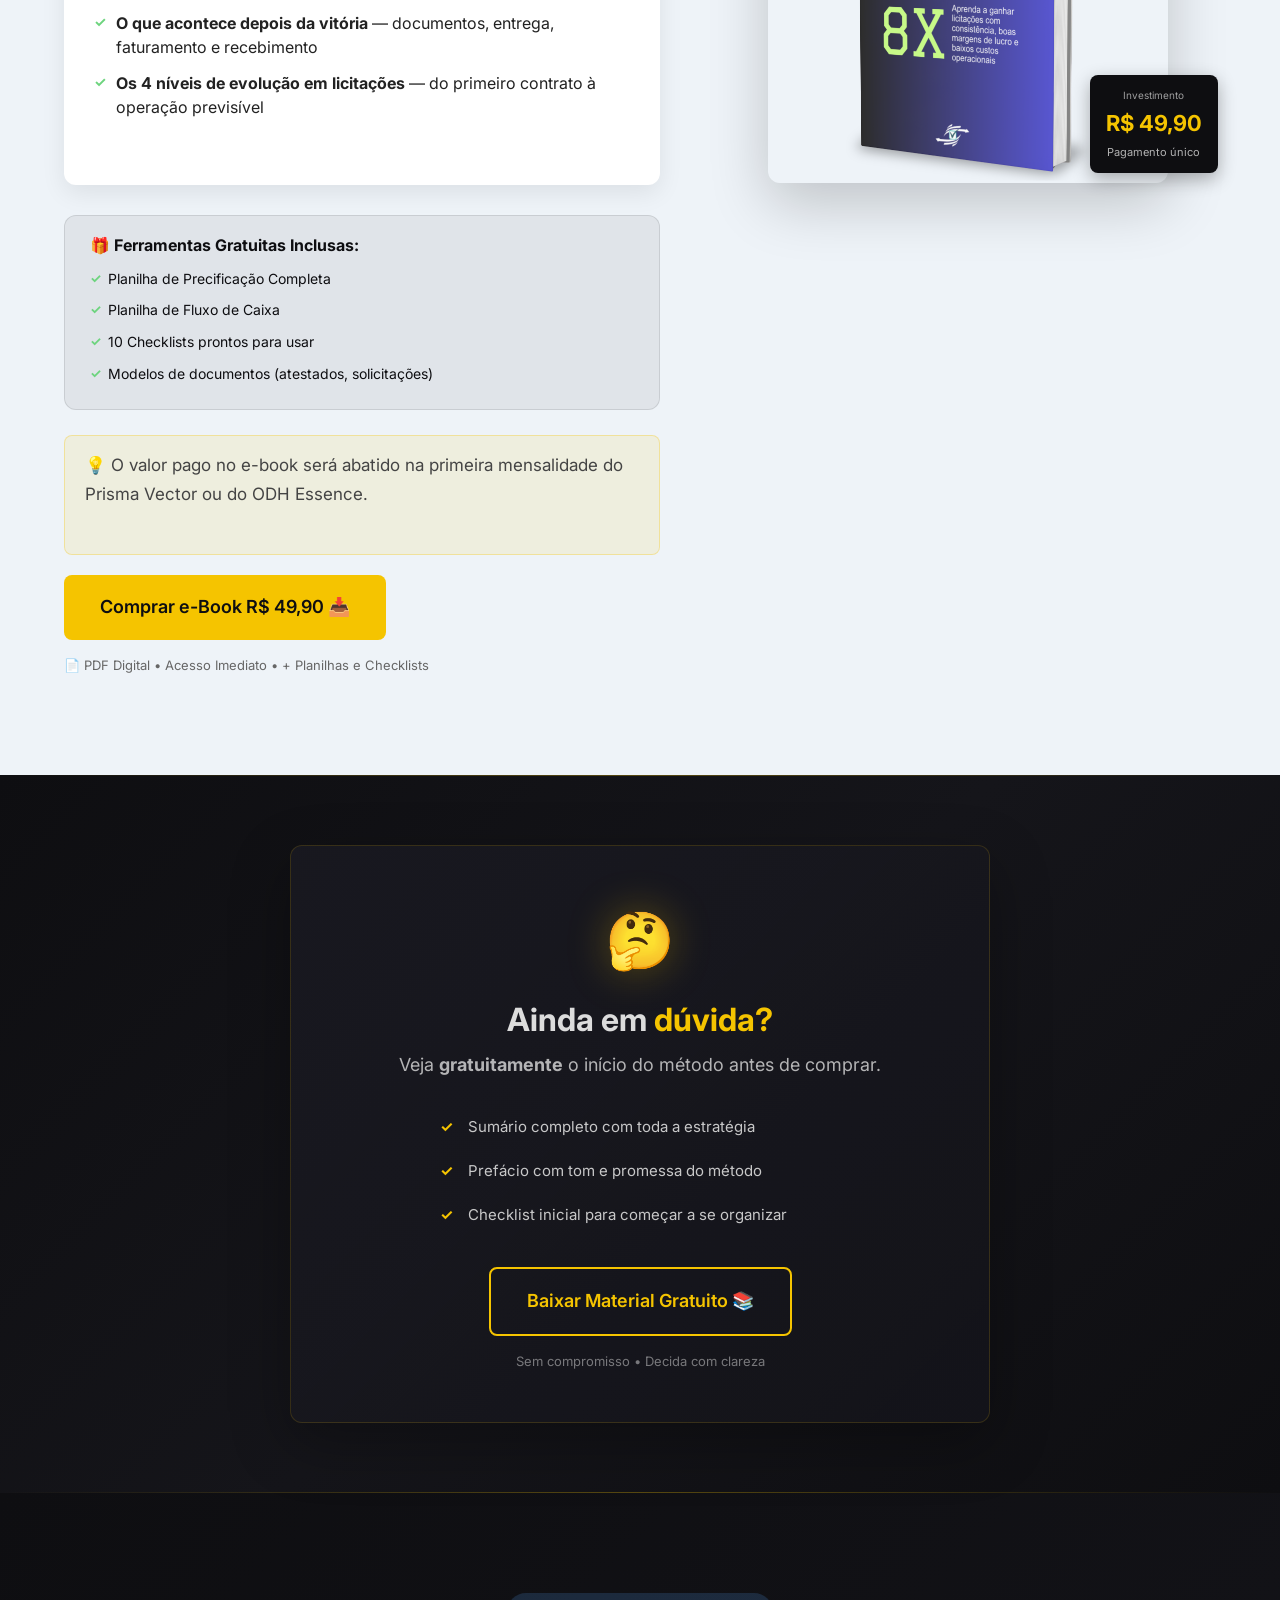
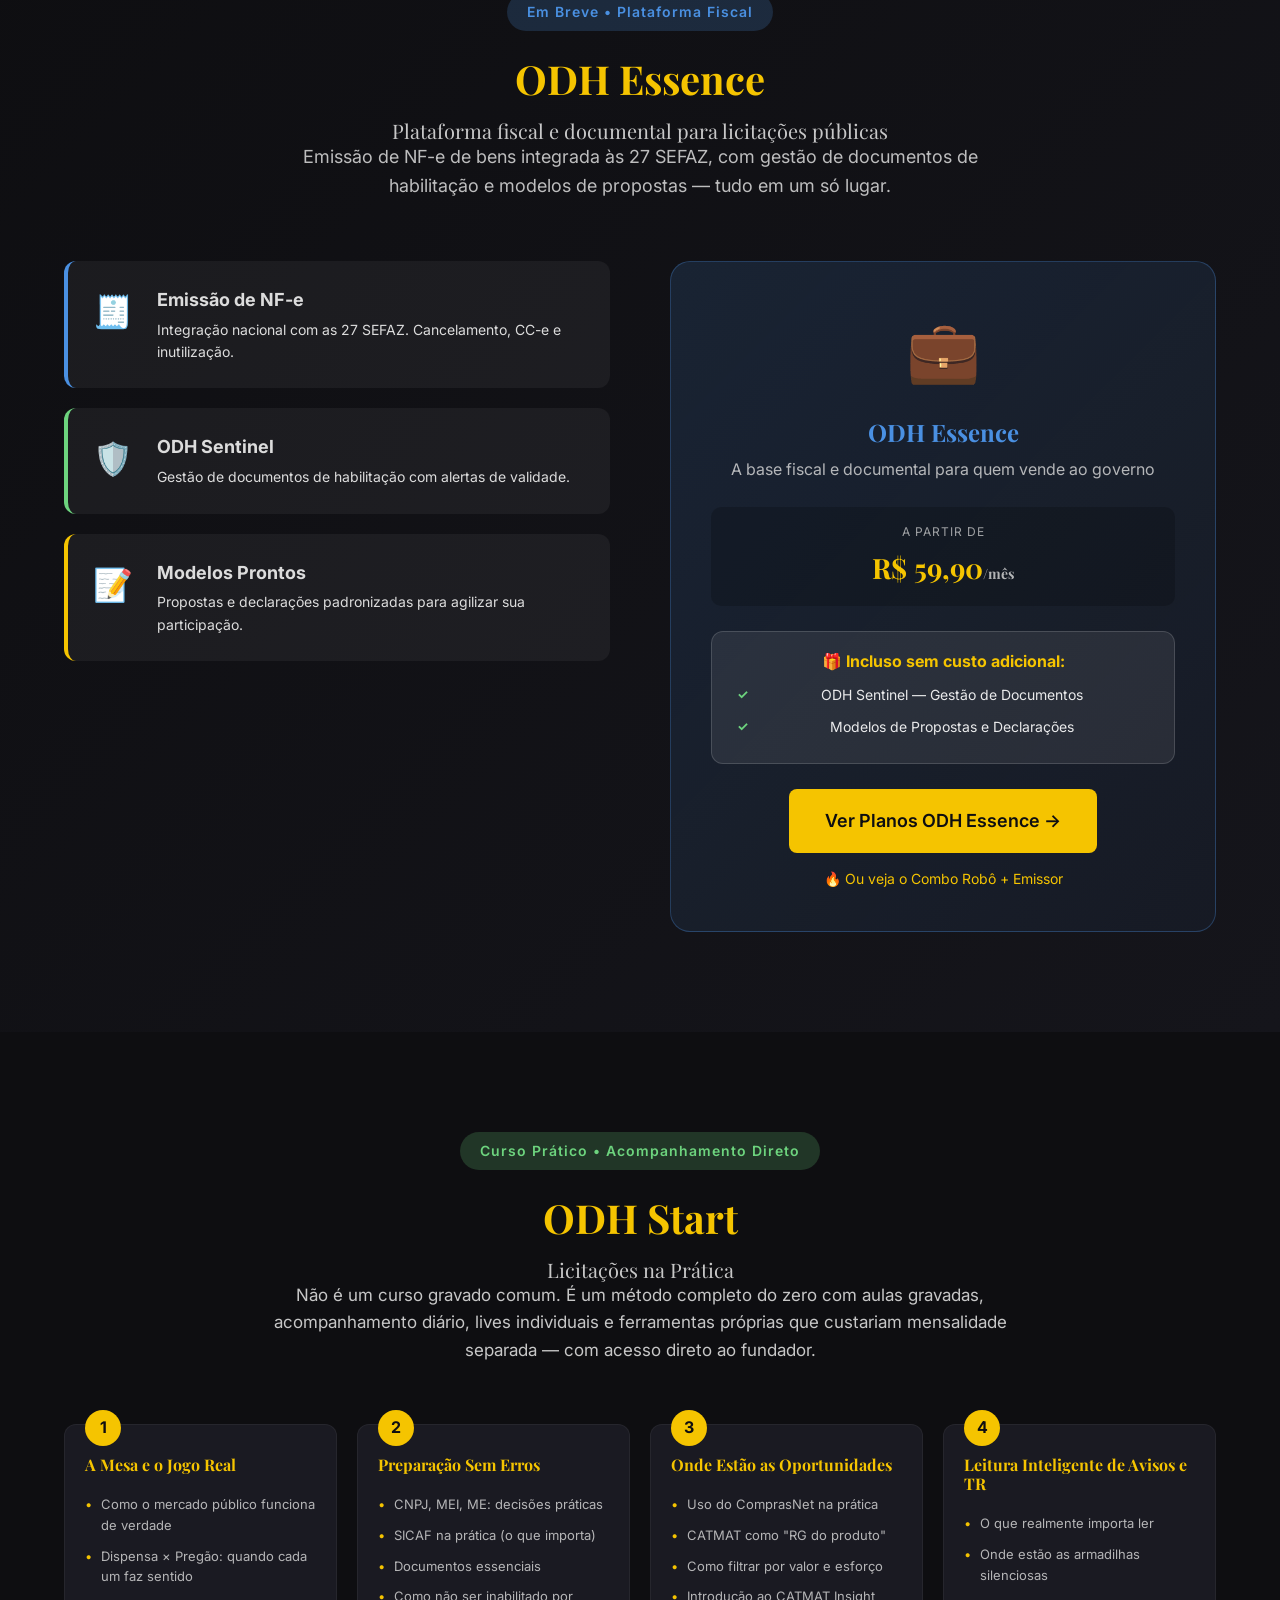
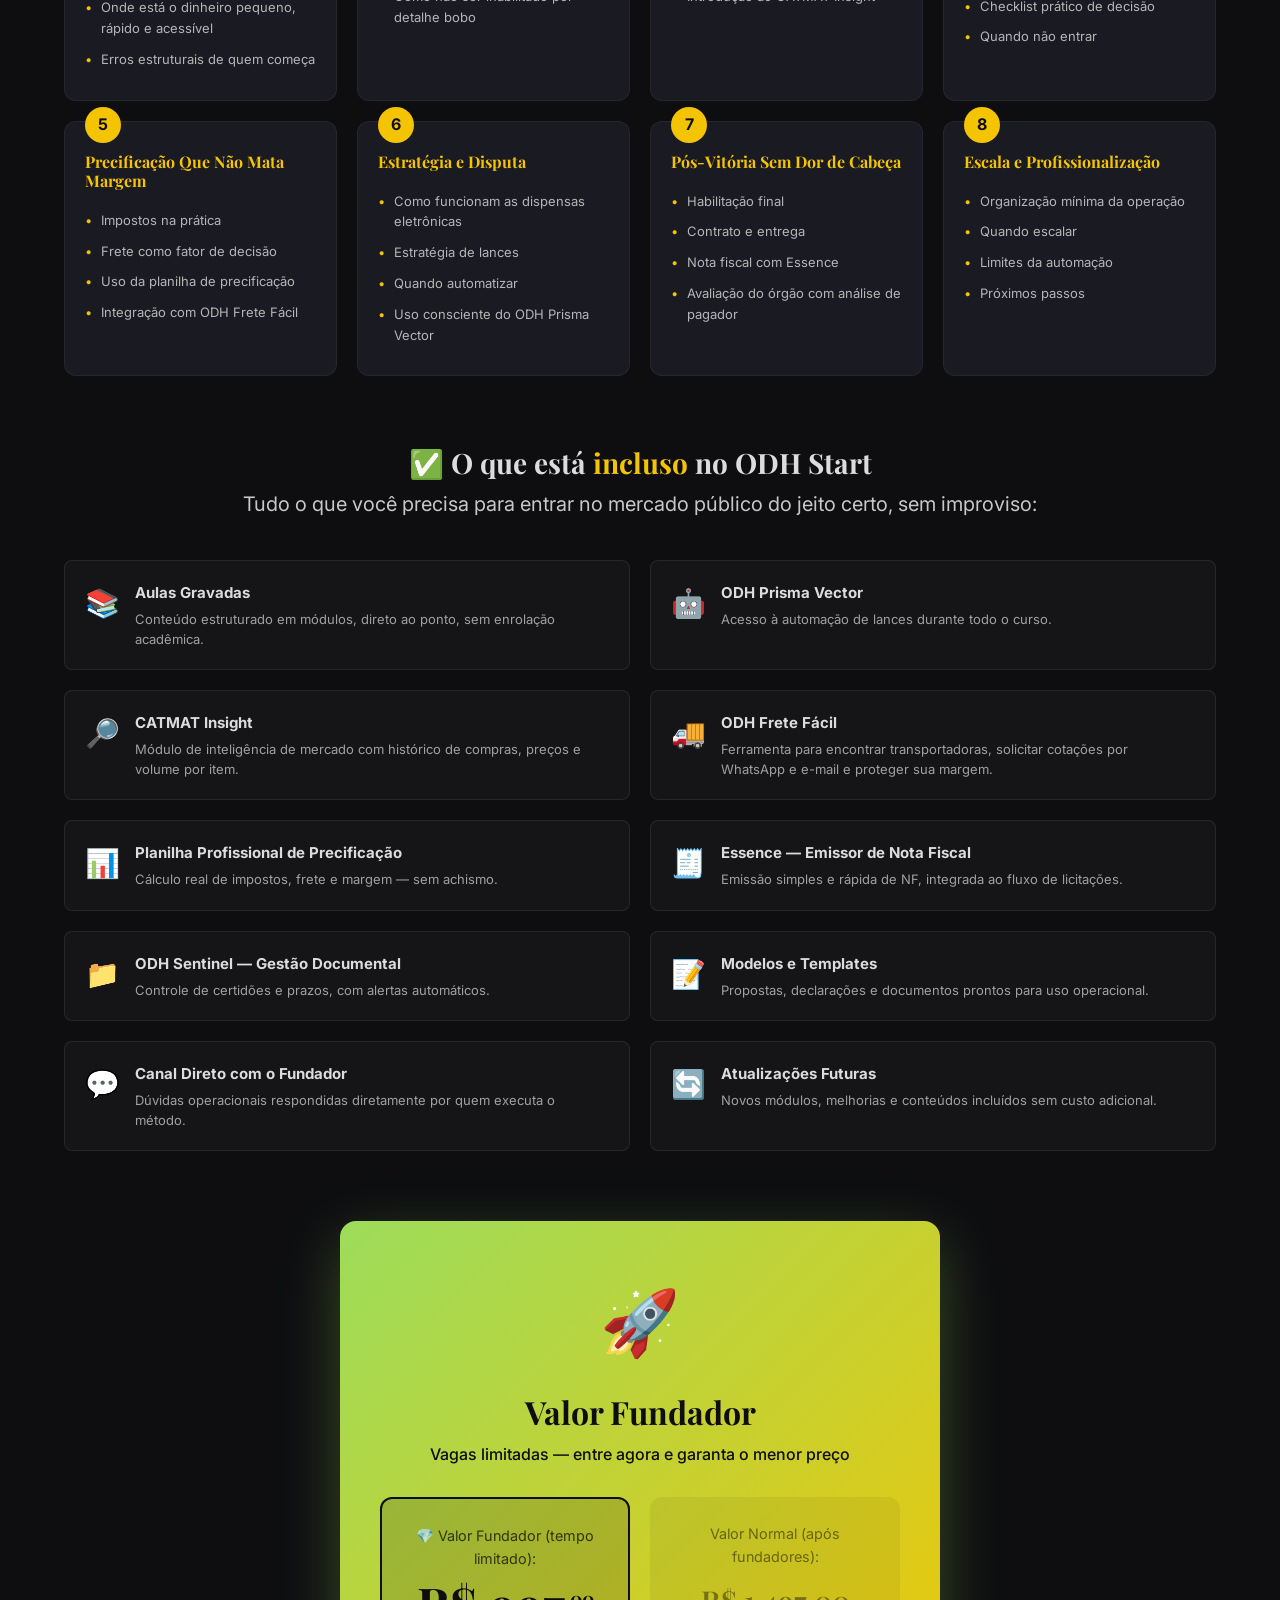
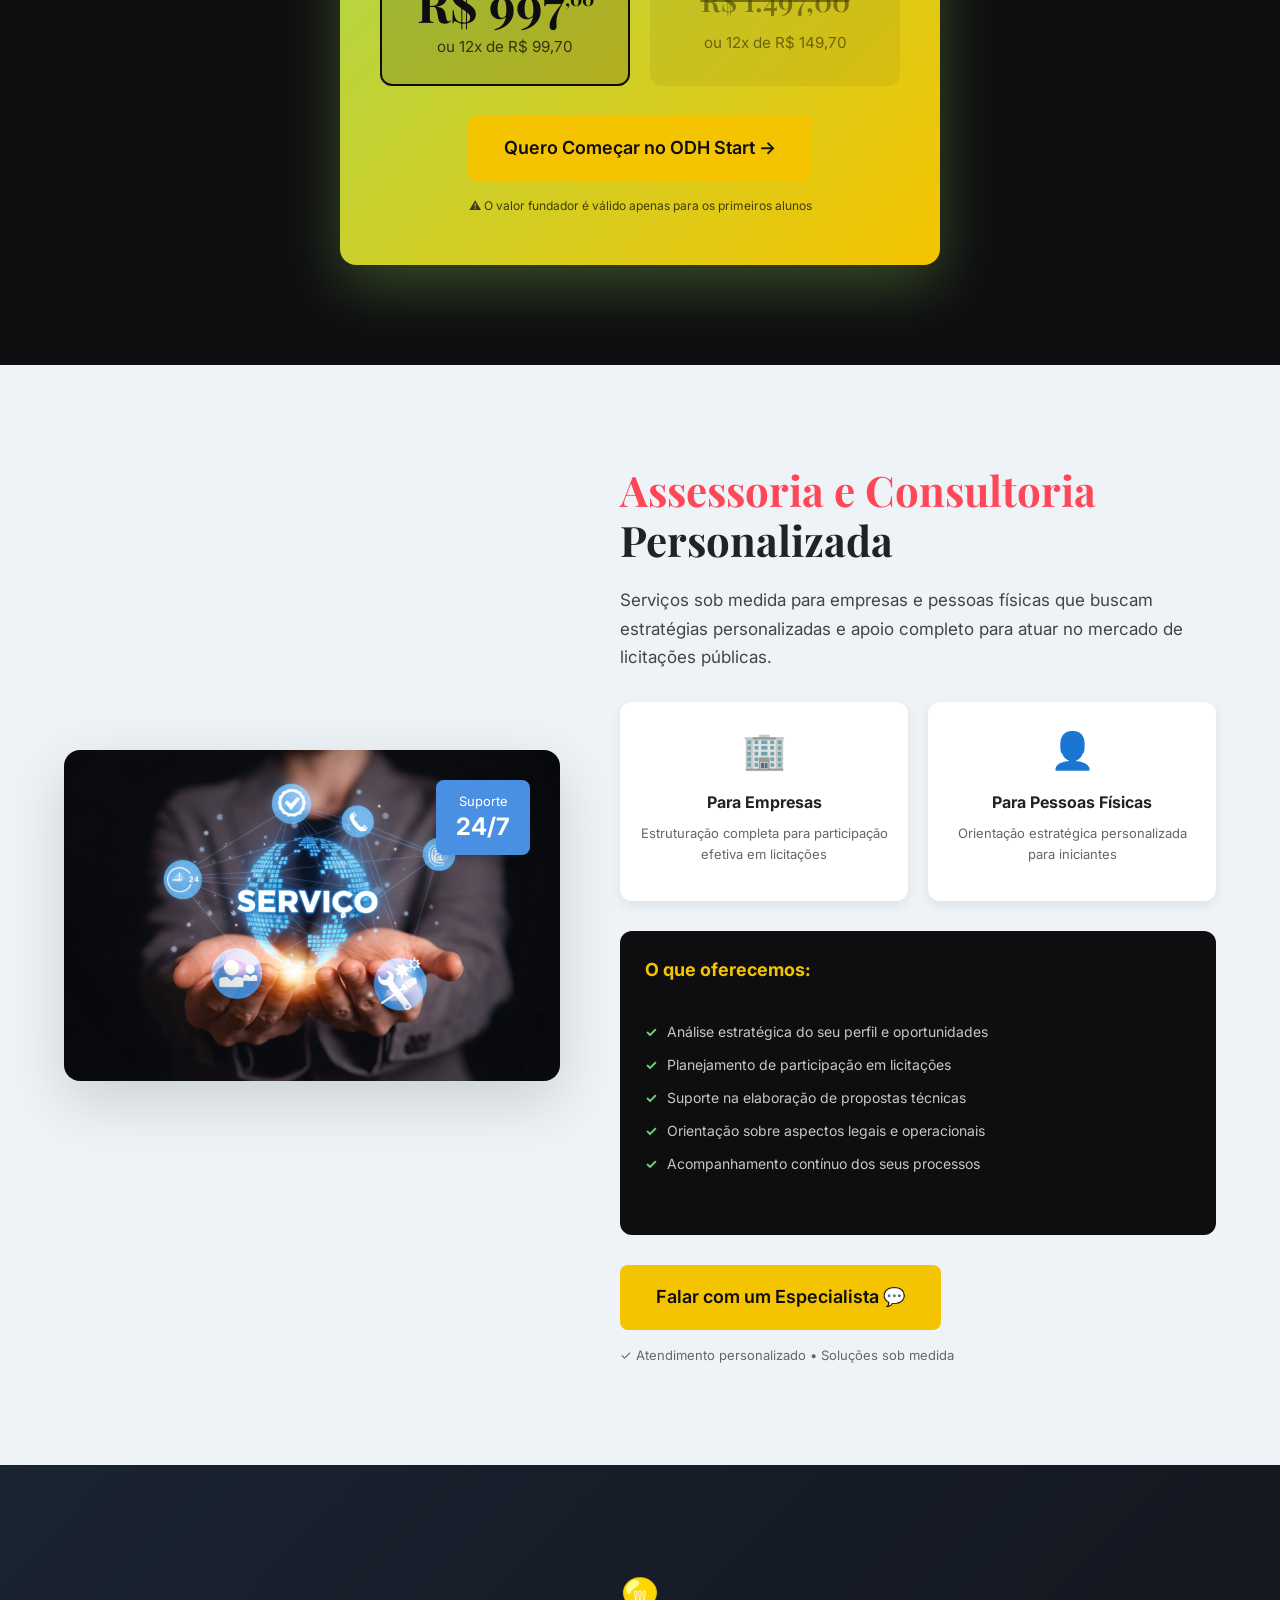
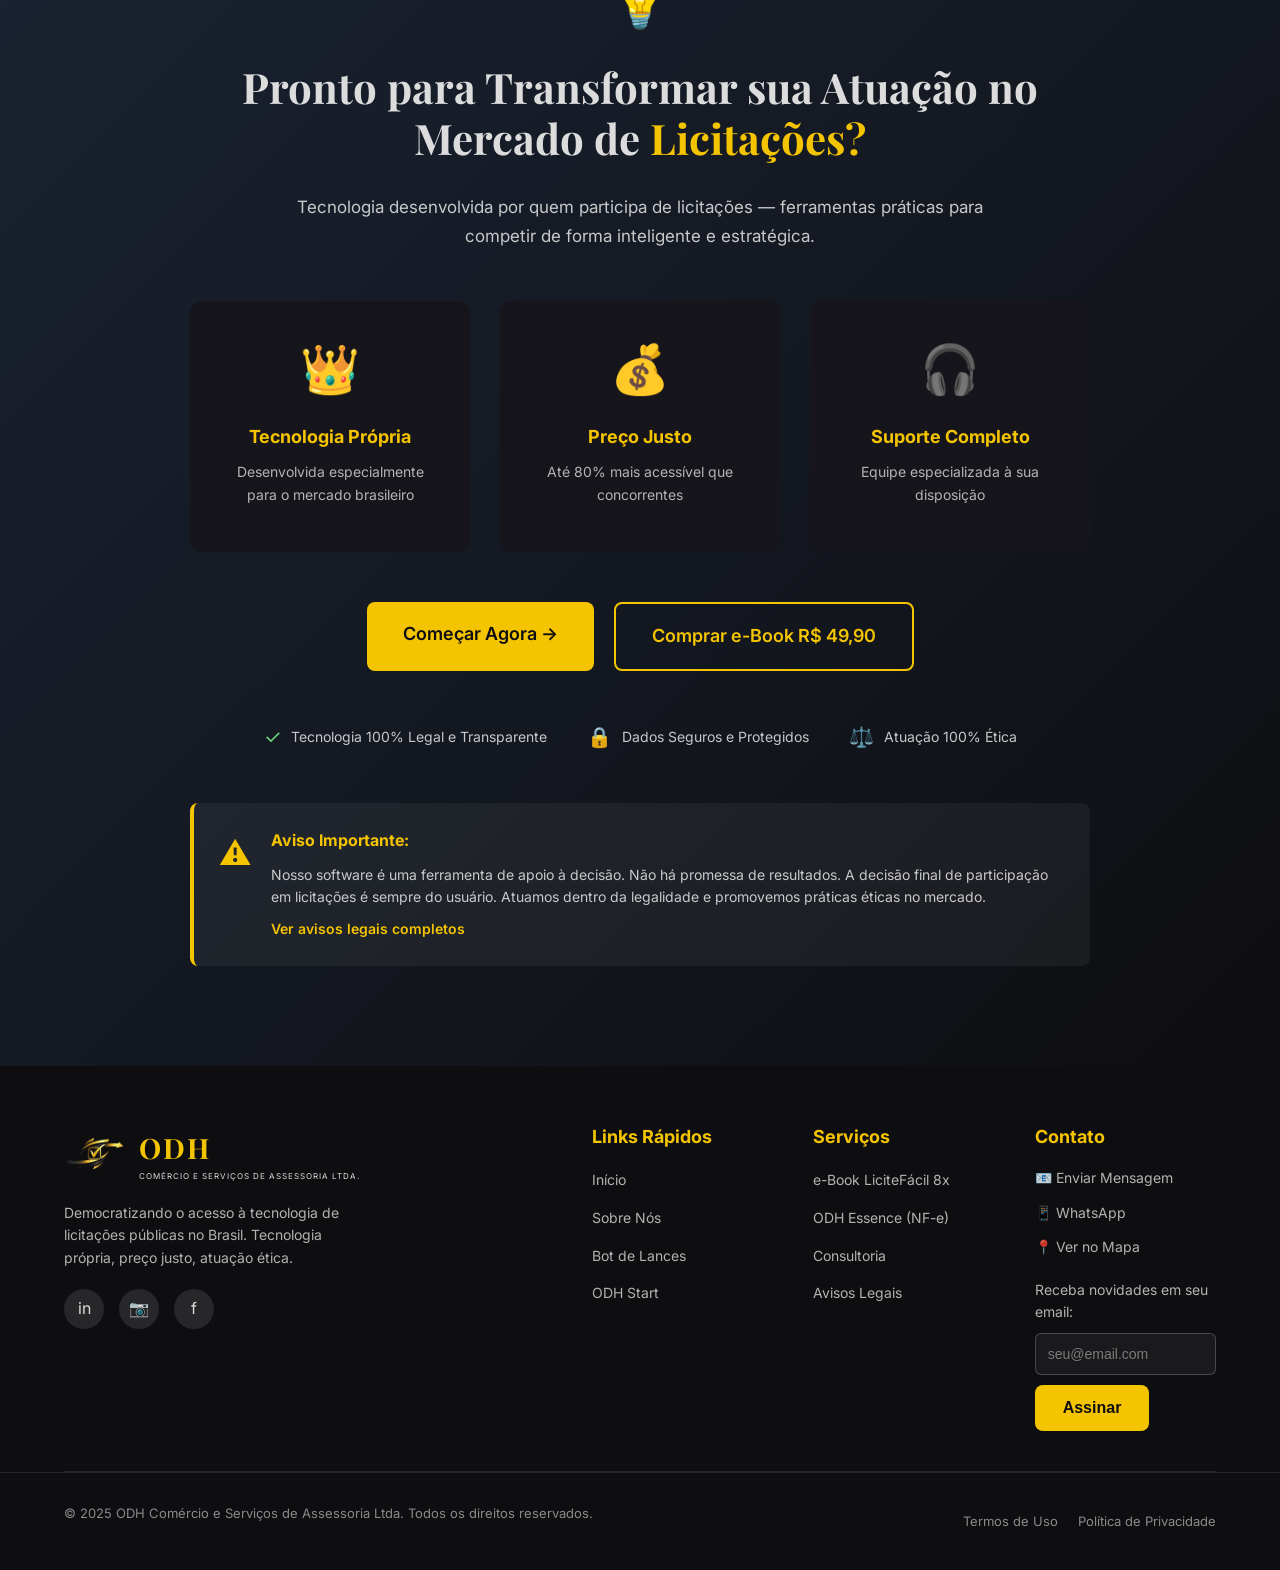
==== commit 40218943: "feat: Google Analytics, SEO e proteção de dados - Adicionado Google Analytics (GA4) em todas as pági" ====
--- a/index.html
+++ b/index.html
@@ -3,7 +3,7 @@
 <head>
   <meta charset="UTF-8" />
   <meta name="viewport" content="width=device-width, initial-scale=1.0" />
-  <meta name="description" content="ODH - Democratizando o acesso à tecnologia de licitações públicas no Brasil. Bot de Lances ODH Prisma Vector, ODH Essência (Emissor NF-e), e-Book LiciteFácil 8x e ODH Start." />
+  <meta name="description" content="ODH - Democratizando o acesso à tecnologia de licitações públicas no Brasil. Automação de Lances ODH Prisma Vector, ODH Essence (Emissor NF-e), MAIS (Assistente IA), e-Book LiciteFácil 8x e ODH Start." />
   <meta name="keywords" content="automação para licitações, robô de lances comprasnet, bot de lances, licitações públicas, pregão eletrônico, emissor nfe, licitações brasil, ODH Prisma Vector, licitefacil" />
   <meta name="author" content="ODH Comércio e Serviços de Assessoria Ltda." />
   <meta name="robots" content="index, follow" />
@@ -35,15 +35,16 @@
       <img src="assets/img/logo-odh.png" alt="ODH Logo" class="logo-img" />
       <div class="logo-text">
         <span class="logo-main">ODH</span>
-        <span class="logo-sub">COMÉRCIO E SERVIÇOS DE ASSESSORIA LTDA.</span>
+        <span class="logo-sub">COMÉRCIO E SERVIÇOS<br>DE ASSESSORIA LTDA.</span>
       </div>
     </div>
     <nav class="nav-links">
       <a href="#sobre">Sobre Nós</a>
-      <a href="#automacao">Bot de Lances</a>
+      <a href="#automacao">Automação</a>
       <a href="#emissor">Emissor NF-e</a>
       <a href="#odhstart">ODH Start</a>
-      <a href="#ebook" class="btn btn-primary btn-dark-text">Comprar e-Book R$ 19,90</a>
+      <a href="download-gratuito.html" class="nav-free">🎁 Gratuito</a>
+      <a href="#ebook" class="btn btn-primary btn-dark-text">e-Book R$ 49,90</a>
     </nav>
   </div>
 </header>
@@ -61,15 +62,20 @@
       </p>
 
       <ul class="checklist">
-        <li>Bot de Lances ODH Prisma Vector</li>
-        <li>ODH Essência — Emissor de NF-e</li>
-        <li>e-Book LiciteFácil 8x</li>
-        <li>ODH Start — Curso Prático</li>
+        <li>Automação de Lances — ODH Prisma Vector</li>
+        <li>ODH Essence — Emissor de NF-e + Monitoramento</li>
+        <li>MAIS — Multi Agent Intelligence System</li>
+        <li>ODH Opportunity Radar — Busca automatizada</li>
+        <li>ODH Frete Fácil — Cotação inteligente de fretes</li>
+        <li>CATMAT Insight — Classificação fiscal automática</li>
+        <li>ODH Payer Score — Análise de órgãos compradores</li>
+        <li>e-Book LiciteFácil 8x — Método completo</li>
+        <li>ODH Start — Curso Prático com 8 Módulos</li>
       </ul>
 
       <div class="hero-actions">
-        <a href="#automacao" class="btn btn-primary">Ver Planos do Bot →</a>
-        <a href="#ebook" class="btn btn-outline">Comprar e-Book R$ 19,90</a>
+        <a href="#automacao" class="btn btn-primary">Ver Planos da Automação →</a>
+        <a href="#ebook" class="btn btn-outline">Comprar e-Book R$ 49,90</a>
       </div>
 
       <small class="hero-note">Sem compromisso • Tecnologia 100% desenvolvida no Brasil</small>
@@ -77,21 +83,53 @@
 
     <div class="hero-visual">
       <div class="floating-card card-1">
+        <strong>R$ 69,90</strong>
+        <span>Automação de Lances/mês</span>
+        <small>Preço Fundador</small>
+      </div>
+
+      <div class="floating-card card-2">
+        <strong>R$ 59,90</strong>
+        <span>ODH Essence/mês</span>
+        <small>Emissor NF-e + Sentinel</small>
+      </div>
+
+      <div class="floating-card card-3">
         <strong>R$ 49,90</strong>
-        <span>Bot de Lances/mês</span>
-        <small>vs R$ 220-290 no mercado</small>
-      </div>
-
-      <div class="floating-card card-2">
-        <strong>R$ 19,90</strong>
         <span>e-Book LiciteFácil 8x</span>
-        <small>Método completo</small>
-      </div>
-
-      <div class="floating-card card-3">
-        <strong>R$ 697,00</strong>
-        <span>ODH Start + Bot + Emissor + módulos + e-book Inclusos</span>
-        <small>Valor fundador</small>
+        <small>Método completo + planilhas</small>
+      </div>
+
+      <div class="floating-card card-4">
+        <strong>R$ 997</strong>
+        <span>ODH Start</span>
+        <small>Curso + Ferramentas + Acompanhamento</small>
+      </div>
+    </div>
+  </div>
+</section>
+
+<!-- MATERIAL GRATUITO - TOPO -->
+<section class="free-material-section">
+  <div class="container">
+    <div class="free-material-card">
+      <div class="free-material-content">
+        <span class="free-badge">🎁 Material Gratuito</span>
+        <h2>Guia Rápido para Não Perder Sua <span class="highlight">Primeira Dispensa</span></h2>
+        <p>
+          Baixe o Prefácio + Sumário comentado e entenda como empresas comuns estão 
+          entrando nas dispensas eletrônicas — <strong>sem juridiquês e sem estrutura inchada.</strong>
+        </p>
+        <ul class="free-material-list">
+          <li>Sumário completo do método LiciteFácil 8x</li>
+          <li>Prefácio com mapa mental e promessa clara</li>
+          <li>Checklist inicial prático para começar hoje</li>
+        </ul>
+        <a href="download-gratuito.html" class="btn btn-primary large">Quero Entender Como Funciona →</a>
+        <small class="free-note">100% Gratuito • Sem compromisso • Acesso imediato</small>
+      </div>
+      <div class="free-material-visual">
+        <div class="free-material-icon">📚</div>
       </div>
     </div>
   </div>
@@ -201,12 +239,12 @@
   </div>
 </section>
 
-<!-- SISTEMA DE AUTOMAÇÃO DE LANCES -->
+<!-- AUTOMAÇÃO DE LANCES -->
 <section id="automacao" class="robot-section">
   <div class="container">
     <div class="section-header center">
       <span class="pill yellow">Tecnologia Profissional • Preço Acessível</span>
-      <h2>Sistema de Automação de Lances <span class="highlight">ODH Prisma Vector</span></h2>
+      <h2>Automação de Lances <span class="highlight">ODH Prisma Vector</span></h2>
       <p class="comparison-text">
         Softwares similares no mercado custam de <span class="strikethrough">R$ 220 a R$ 290/mês</span> 
         — resultando em R$ 2.640 a R$ 3.480 por ano.
@@ -215,16 +253,19 @@
         <strong>Nossa proposta:</strong> tecnologia própria, modelo direto ao usuário, sem repasse de custos.
       </p>
       <div class="promo-banner">
-        <span class="promo-label">🔥 Oferta de Lançamento</span>
-        <p>Para os próximos <strong>1.000 assinantes</strong>: <span class="price-old">R$ 99,90</span> por apenas <span class="price-promo">R$ 49,90/mês</span></p>
-        <small>💡 Comprou o e-Book? O valor do e-Book é descontado na sua primeira assinatura!</small>
+        <span class="promo-label">🔥 Oferta Fundador</span>
+        <p>Os primeiros <strong>1.000 assinantes</strong> garantem acesso vitalício por <span class="price-promo">R$ 69,90/mês</span></p>
+        <p class="normal-price-note">Após atingir esse limite, o valor padrão passa a ser <strong>R$ 99,90/mês</strong></p>
+        <small>💡 Comprou o e-Book? O valor do e-Book é abatido na primeira mensalidade do Prisma Vector ou do ODH Essence.</small>
+        <small class="legal-small">Oferta válida apenas para os primeiros 1.000 assinantes ativos. O valor promocional é mantido enquanto a assinatura permanecer ativa.</small>
       </div>
     </div>
 
     <div id="planos" class="pricing-grid">
       <div class="plan-card">
+        <span class="badge-founder">FUNDADOR</span>
         <h3>Mensal</h3>
-        <p class="price">R$ 49<sup>,90</sup></p>
+        <p class="price">R$ 69<sup>,90</sup></p>
         <small class="price-detail">/mês</small>
         <ul class="plan-features">
           <li>Acesso completo ao robô</li>
@@ -235,37 +276,39 @@
       </div>
 
       <div class="plan-card">
+        <span class="badge-founder">FUNDADOR</span>
         <h3>Trimestral</h3>
-        <p class="price">R$ 129<sup>,90</sup></p>
-        <small class="price-detail">R$ 43,30/mês • Economize 13%</small>
+        <p class="price">R$ 199<sup>,90</sup></p>
+        <small class="price-detail">R$ 66,63/mês • Economize 5%</small>
         <ul class="plan-features">
           <li>Tudo do plano mensal</li>
-          <li>Economia de R$ 19,80</li>
+          <li>Economia de R$ 9,80</li>
           <li>3 meses de acesso</li>
         </ul>
         <button class="btn-plan">Assinar Plano</button>
       </div>
 
       <div class="plan-card">
+        <span class="badge-founder">FUNDADOR</span>
         <h3>Semestral</h3>
-        <p class="price">R$ 229<sup>,90</sup></p>
-        <small class="price-detail">R$ 38,32/mês • Economize 23%</small>
+        <p class="price">R$ 379<sup>,90</sup></p>
+        <small class="price-detail">R$ 63,32/mês • Economize 9%</small>
         <ul class="plan-features">
           <li>Tudo do plano mensal</li>
-          <li>Economia de R$ 69,50</li>
+          <li>Economia de R$ 39,50</li>
           <li>6 meses de acesso</li>
         </ul>
         <button class="btn-plan">Assinar Plano</button>
       </div>
 
       <div class="plan-card highlight">
-        <span class="badge-popular">MAIS POPULAR</span>
+        <span class="badge-popular">FUNDADOR • MAIS POPULAR</span>
         <h3>Anual</h3>
-        <p class="price dark">R$ 399<sup>,90</sup></p>
-        <small class="price-detail dark">R$ 33,33/mês • Economize 33%</small>
+        <p class="price dark">R$ 699<sup>,90</sup></p>
+        <small class="price-detail dark">R$ 58,33/mês • Economize 16%</small>
         <ul class="plan-features dark">
           <li>Tudo do plano mensal</li>
-          <li>Economia de R$ 198,90</li>
+          <li>Economia de R$ 139,00</li>
           <li>12 meses de acesso</li>
           <li>⭐ Melhor custo-benefício</li>
         </ul>
@@ -274,10 +317,13 @@
     </div>
 
     <div class="bonus-box">
-      <h4>🎁 Incluso em todos os planos do Bot:</h4>
+      <h4>🎁 O Prisma Vector inclui:</h4>
       <ul class="checklist green">
-        <li>Módulo de Pesquisa de Oportunidades</li>
-        <li>Agente IA para Leitura de Editais</li>
+        <li><strong>ODH Opportunity Radar</strong> — Pesquisa de oportunidades por valor</li>
+        <li><strong>ODH Frete Fácil</strong> — Cotação automática de frete via WhatsApp e e-mail</li>
+        <li><strong>CATMAT Insight</strong> — Inteligência de mercado por item (histórico de compras)</li>
+        <li><strong>ODH Payer Score</strong> — Análise de pagador com histórico e risco</li>
+        <li><strong>MAIS (Multi Agent Intelligence System)</strong> — Seu assistente pessoal de IA para licitações: leitura de editais, insights estratégicos e orientação em tempo real</li>
       </ul>
     </div>
 
@@ -288,11 +334,11 @@
   </div>
 </section>
 
-<!-- E-BOOK LICITEFÁCIL 8X -->
+<!-- E-BOOK LICITEFC3\u0081CIL 8X -->
 <section id="ebook" class="ebook-section">
   <div class="container ebook-grid">
     <div class="ebook-content">
-      <span class="pill red">Produto de Entrada • R$ 19,90</span>
+      <span class="pill red">Método Completo • R$ 49,90</span>
       <h2>e-Book: <span class="highlight-red">LiciteFácil 8x</span></h2>
       <p>
         O guia definitivo para começar a licitar no Brasil. Do zero ao primeiro pagamento, 
@@ -302,15 +348,14 @@
       <div class="learning-box">
         <h3>📖 O que você vai dominar:</h3>
         <ul class="checklist green">
-          <li>O mercado de R$ 400 bilhões que quase ninguém acessa</li>
-          <li>CPF ou CNPJ?</li>
-          <li>A verdade sobre MEI e ME</li>
-          <li>Onde encontrar oportunidades</li>
-          <li>Método de 15 minutos para analisar editais</li>
-          <li>Precificação correta (DIFAL, frete, margem real, regimes)</li>
-          <li>As 6 fases de uma dispensa eletrônica</li>
-          <li>Pós-vitória: documentos, entrega e pagamento</li>
-          <li>Os 4 níveis de sucesso em licitações</li>
+          <li><strong>O mercado público de mais de R$ 400 bilhões</strong> — onde está o dinheiro e por que tão pouca gente senta à mesa</li>
+          <li><strong>CPF, MEI ou ME?</strong> — O enquadramento certo para começar sem erro e sem custo desnecessário</li>
+          <li><strong>Onde estão as oportunidades reais</strong> — e por que a maioria nunca as vê</li>
+          <li><strong>Como decidir em minutos se um edital vale a pena</strong> — antes de perder tempo ou dinheiro</li>
+          <li><strong>Precificação que funciona de verdade</strong> — impostos, frete, margem real e o impacto do regime tributário</li>
+          <li><strong>As 6 fases de uma dispensa eletrônica</strong> — do aviso ao pagamento</li>
+          <li><strong>O que acontece depois da vitória</strong> — documentos, entrega, faturamento e recebimento</li>
+          <li><strong>Os 4 níveis de evolução em licitações</strong> — do primeiro contrato à operação previsível</li>
         </ul>
       </div>
 
@@ -324,7 +369,11 @@
         </ul>
       </div>
 
-      <a href="#" class="btn btn-primary large">Comprar e-Book R$ 19,90 📥</a>
+      <div class="ebook-price-info">
+        <p class="ebook-price-note">💡 O valor pago no e-book será abatido na primeira mensalidade do Prisma Vector ou do ODH Essence.</p>
+      </div>
+
+      <a href="#" class="btn btn-primary large">Comprar e-Book R$ 49,90 📥</a>
       <small class="ebook-note">📄 PDF Digital • Acesso Imediato • + Planilhas e Checklists</small>
     </div>
 
@@ -333,7 +382,7 @@
         <img src="assets/img/capa-ebook-licitefacil8x.png" alt="Capa e-Book LiciteFácil 8x" class="ebook-cover" />
         <div class="price-tag">
           <span class="label">Investimento</span>
-          <strong>R$ 19,90</strong>
+          <strong>R$ 49,90</strong>
           <small>Pagamento único</small>
         </div>
       </div>
@@ -341,12 +390,30 @@
   </div>
 </section>
 
-<!-- ODH ESSÊNCIA - EMISSOR DE NF-e -->
+<!-- REFORC7\u00b0O MATERIAL GRATUITO - MEIO -->
+<section class="free-material-reinforcement">
+  <div class="container">
+    <div class="reinforcement-card">
+      <span class="doubt-icon">🤔</span>
+      <h2>Ainda em <span class="highlight">dúvida?</span></h2>
+      <p>Veja <strong>gratuitamente</strong> o início do método antes de comprar.</p>
+      <ul class="reinforcement-benefits">
+        <li>Sumário completo com toda a estratégia</li>
+        <li>Prefácio com tom e promessa do método</li>
+        <li>Checklist inicial para começar a se organizar</li>
+      </ul>
+      <a href="download-gratuito.html" class="btn btn-outline large">Baixar Material Gratuito 📚</a>
+      <small class="reinforcement-note">Sem compromisso • Decida com clareza</small>
+    </div>
+  </div>
+</section>
+
+<!-- ODH ESSENCE - EMISSOR DE NF-e -->
 <section id="emissor" class="emissor-section">
   <div class="container">
     <div class="section-header center">
       <span class="pill blue">Em Breve • Plataforma Fiscal</span>
-      <h2><span class="highlight">ODH Essência</span></h2>
+      <h2><span class="highlight">ODH Essence</span></h2>
       <h3 class="subtitle-white">Plataforma fiscal e documental para licitações públicas</h3>
       <p class="emissor-intro">
         Emissão de NF-e de bens integrada às 27 SEFAZ, com gestão de documentos 
@@ -383,12 +450,12 @@
 
       <div class="emissor-cta-card">
         <span class="emissor-icon">💼</span>
-        <h3>ODH Essência</h3>
+        <h3>ODH Essence</h3>
         <p class="emissor-text">A base fiscal e documental para quem vende ao governo</p>
         
         <div class="emissor-price-preview">
           <span class="label">A partir de</span>
-          <span class="price">R$ 39,90<small>/mês</small></span>
+          <span class="price">R$ 59,90<small>/mês</small></span>
         </div>
         
         <div class="bonus-box">
@@ -399,7 +466,7 @@
           </ul>
         </div>
 
-        <a href="emissor-nfe.html#planos-emissor" class="btn btn-primary large">Ver Planos ODH Essência →</a>
+        <a href="emissor-nfe.html#planos-emissor" class="btn btn-primary large">Ver Planos ODH Essence →</a>
         <a href="emissor-nfe.html#combo" class="link-combo">🔥 Ou veja o Combo Robô + Emissor</a>
       </div>
     </div>
@@ -414,74 +481,215 @@
       <h2><span class="highlight">ODH Start</span></h2>
       <h3 class="subtitle-white">Licitações na Prática</h3>
       <p class="mentoria-intro">
-        Curso prático com aulas gravadas e acompanhamento direto do fundador. 
-        Conteúdo em construção progressiva — entre agora e acompanhe a evolução.
+        Não é um curso gravado comum. É um método completo do zero com aulas gravadas, 
+        acompanhamento diário, lives individuais e ferramentas próprias que custariam 
+        mensalidade separada — com acesso direto ao fundador.
       </p>
     </div>
 
-    <div class="mentoria-grid">
-      <div class="mentoria-features">
-        <div class="feature-card green">
-          <span class="feature-icon">📚</span>
+    <!-- MÓDULOS DO CURSO -->
+    <div class="course-modules-grid">
+      <div class="module-card">
+        <span class="module-number">1</span>
+        <h4>A Mesa e o Jogo Real</h4>
+        <ul>
+          <li>Como o mercado público funciona de verdade</li>
+          <li>Dispensa × Pregão: quando cada um faz sentido</li>
+          <li>Onde está o dinheiro pequeno, rápido e acessível</li>
+          <li>Erros estruturais de quem começa</li>
+        </ul>
+      </div>
+
+      <div class="module-card">
+        <span class="module-number">2</span>
+        <h4>Preparação Sem Erros</h4>
+        <ul>
+          <li>CNPJ, MEI, ME: decisões práticas</li>
+          <li>SICAF na prática (o que importa)</li>
+          <li>Documentos essenciais</li>
+          <li>Como não ser inabilitado por detalhe bobo</li>
+        </ul>
+      </div>
+
+      <div class="module-card">
+        <span class="module-number">3</span>
+        <h4>Onde Estão as Oportunidades</h4>
+        <ul>
+          <li>Uso do ComprasNet na prática</li>
+          <li>CATMAT como "RG do produto"</li>
+          <li>Como filtrar por valor e esforço</li>
+          <li>Introdução ao CATMAT Insight</li>
+        </ul>
+      </div>
+
+      <div class="module-card">
+        <span class="module-number">4</span>
+        <h4>Leitura Inteligente de Avisos e TR</h4>
+        <ul>
+          <li>O que realmente importa ler</li>
+          <li>Onde estão as armadilhas silenciosas</li>
+          <li>Checklist prático de decisão</li>
+          <li>Quando não entrar</li>
+        </ul>
+      </div>
+
+      <div class="module-card">
+        <span class="module-number">5</span>
+        <h4>Precificação Que Não Mata Margem</h4>
+        <ul>
+          <li>Impostos na prática</li>
+          <li>Frete como fator de decisão</li>
+          <li>Uso da planilha de precificação</li>
+          <li>Integração com ODH Frete Fácil</li>
+        </ul>
+      </div>
+
+      <div class="module-card">
+        <span class="module-number">6</span>
+        <h4>Estratégia e Disputa</h4>
+        <ul>
+          <li>Como funcionam as dispensas eletrônicas</li>
+          <li>Estratégia de lances</li>
+          <li>Quando automatizar</li>
+          <li>Uso consciente do ODH Prisma Vector</li>
+        </ul>
+      </div>
+
+      <div class="module-card">
+        <span class="module-number">7</span>
+        <h4>Pós-Vitória Sem Dor de Cabeça</h4>
+        <ul>
+          <li>Habilitação final</li>
+          <li>Contrato e entrega</li>
+          <li>Nota fiscal com Essence</li>
+          <li>Avaliação do órgão com análise de pagador</li>
+        </ul>
+      </div>
+
+      <div class="module-card">
+        <span class="module-number">8</span>
+        <h4>Escala e Profissionalização</h4>
+        <ul>
+          <li>Organização mínima da operação</li>
+          <li>Quando escalar</li>
+          <li>Limites da automação</li>
+          <li>Próximos passos</li>
+        </ul>
+      </div>
+    </div>
+
+    <!-- O QUE ESTÁ INCLUSO -->
+    <div class="included-section">
+      <div class="section-header center">
+        <h3>✅ O que está <span class="highlight">incluso</span> no ODH Start</h3>
+        <p class="subtitle-white">Tudo o que você precisa para entrar no mercado público do jeito certo, sem improviso:</p>
+      </div>
+
+      <div class="included-grid">
+        <div class="included-item">
+          <span class="included-icon">📚</span>
           <div>
             <strong>Aulas Gravadas</strong>
-            <p>Conteúdo prático e direto ao ponto, baseado em casos reais de licitações.</p>
-          </div>
-        </div>
-
-        <div class="feature-card yellow">
-          <span class="feature-icon">🎯</span>
-          <div>
-            <strong>Acompanhamento Direto</strong>
-            <p>Canal direto com o fundador para dúvidas operacionais e estratégicas.</p>
-          </div>
-        </div>
-
-        <div class="feature-card red">
-          <span class="feature-icon">🔄</span>
-          <div>
-            <strong>Conteúdo em Evolução</strong>
-            <p>Novos módulos e aulas adicionados continuamente. Acesso vitalício às atualizações.</p>
-          </div>
-        </div>
-
-        <div class="feature-card blue">
-          <span class="feature-icon">🤖</span>
-          <div>
-            <strong>Bot de Lances Incluso</strong>
-            <p>Acesso ao ODH Prisma Vector durante todo o período do curso.</p>
-          </div>
-        </div>
-      </div>
-
-      <div class="mentoria-cta-card">
-        <span class="graduation-icon">🚀</span>
-        <h3>Valor Fundador</h3>
-        <p class="transform-text">Entre agora e pague o menor preço</p>
+            <p>Conteúdo estruturado em módulos, direto ao ponto, sem enrolação acadêmica.</p>
+          </div>
+        </div>
+
+        <div class="included-item">
+          <span class="included-icon">🤖</span>
+          <div>
+            <strong>ODH Prisma Vector</strong>
+            <p>Acesso à automação de lances durante todo o curso.</p>
+          </div>
+        </div>
+
+        <div class="included-item">
+          <span class="included-icon">🔎</span>
+          <div>
+            <strong>CATMAT Insight</strong>
+            <p>Módulo de inteligência de mercado com histórico de compras, preços e volume por item.</p>
+          </div>
+        </div>
+
+        <div class="included-item">
+          <span class="included-icon">🚚</span>
+          <div>
+            <strong>ODH Frete Fácil</strong>
+            <p>Ferramenta para encontrar transportadoras, solicitar cotações por WhatsApp e e-mail e proteger sua margem.</p>
+          </div>
+        </div>
+
+        <div class="included-item">
+          <span class="included-icon">📊</span>
+          <div>
+            <strong>Planilha Profissional de Precificação</strong>
+            <p>Cálculo real de impostos, frete e margem — sem achismo.</p>
+          </div>
+        </div>
+
+        <div class="included-item">
+          <span class="included-icon">🧾</span>
+          <div>
+            <strong>Essence — Emissor de Nota Fiscal</strong>
+            <p>Emissão simples e rápida de NF, integrada ao fluxo de licitações.</p>
+          </div>
+        </div>
+
+        <div class="included-item">
+          <span class="included-icon">📁</span>
+          <div>
+            <strong>ODH Sentinel — Gestão Documental</strong>
+            <p>Controle de certidões e prazos, com alertas automáticos.</p>
+          </div>
+        </div>
+
+        <div class="included-item">
+          <span class="included-icon">📝</span>
+          <div>
+            <strong>Modelos e Templates</strong>
+            <p>Propostas, declarações e documentos prontos para uso operacional.</p>
+          </div>
+        </div>
+
+        <div class="included-item">
+          <span class="included-icon">💬</span>
+          <div>
+            <strong>Canal Direto com o Fundador</strong>
+            <p>Dúvidas operacionais respondidas diretamente por quem executa o método.</p>
+          </div>
+        </div>
+
+        <div class="included-item">
+          <span class="included-icon">🔄</span>
+          <div>
+            <strong>Atualizações Futuras</strong>
+            <p>Novos módulos, melhorias e conteúdos incluídos sem custo adicional.</p>
+          </div>
+        </div>
+      </div>
+    </div>
+
+    <!-- CTA PREÇO -->
+    <div class="mentoria-cta-card centered-cta">
+      <span class="graduation-icon">🚀</span>
+      <h3>Valor Fundador</h3>
+      <p class="transform-text">Vagas limitadas — entre agora e garanta o menor preço</p>
+      
+      <div class="price-comparison">
+        <div class="price-block founder-price">
+          <span class="price-label">💎 Valor Fundador (tempo limitado):</span>
+          <p class="price-big">R$ 997<sup>,00</sup></p>
+          <small class="price-parcel">ou 12x de R$ 99,70</small>
+        </div>
         
-        <div class="price-block">
-          <span class="price-label">Investimento único:</span>
-          <p class="price-big">R$ 697<sup>,00</sup></p>
-          <small class="price-parcel">ou 12x de R$ 69,70</small>
-        </div>
-
-        <div class="bonus-box">
-          <h4>🎁 Incluso no ODH Start:</h4>
-          <ul class="checklist green">
-            <li>Acesso ao ODH Prisma Vector</li>
-            <li>Acesso ao ODH Essência</li>
-            <li>Acesso ao ODH Sentinel</li>
-            <li>e-Book LiciteFácil 8x</li>
-            <li>Modelos de propostas e declarações</li>
-            <li>Todas as atualizações futuras</li>
-            <li>Agentes de IA integrados</li>
-            <li>Canal exclusivo para dúvidas</li>
-          </ul>
-        </div>
-
-        <a href="odh-start.html" class="btn btn-primary large">Quero Começar no ODH Start →</a>
-        <small class="mentoria-note">⚠️ Valor promocional para os primeiros alunos</small>
-      </div>
+        <div class="price-block normal-price">
+          <span class="price-label">Valor Normal (após fundadores):</span>
+          <p class="price-future">R$ 1.497,00</p>
+          <small class="price-parcel">ou 12x de R$ 149,70</small>
+        </div>
+      </div>
+
+      <a href="odh-start.html" class="btn btn-primary large">Quero Começar no ODH Start →</a>
+      <small class="mentoria-note">⚠️ O valor fundador é válido apenas para os primeiros alunos</small>
     </div>
   </div>
 </section>
@@ -561,7 +769,7 @@
 
     <div class="cta-actions">
       <a href="#automacao" class="btn btn-primary large">Começar Agora →</a>
-      <a href="#ebook" class="btn btn-outline large">Comprar e-Book R$ 19,90</a>
+      <a href="#ebook" class="btn btn-outline large">Comprar e-Book R$ 49,90</a>
     </div>
 
     <div class="trust-badges">
@@ -628,7 +836,7 @@
         <h4>Serviços</h4>
         <ul>
           <li><a href="#ebook">e-Book LiciteFácil 8x</a></li>
-          <li><a href="#emissor">ODH Essência (NF-e)</a></li>
+          <li><a href="#emissor">ODH Essence (NF-e)</a></li>
           <li><a href="#assessoria">Consultoria</a></li>
           <li><a href="#legal">Avisos Legais</a></li>
         </ul>
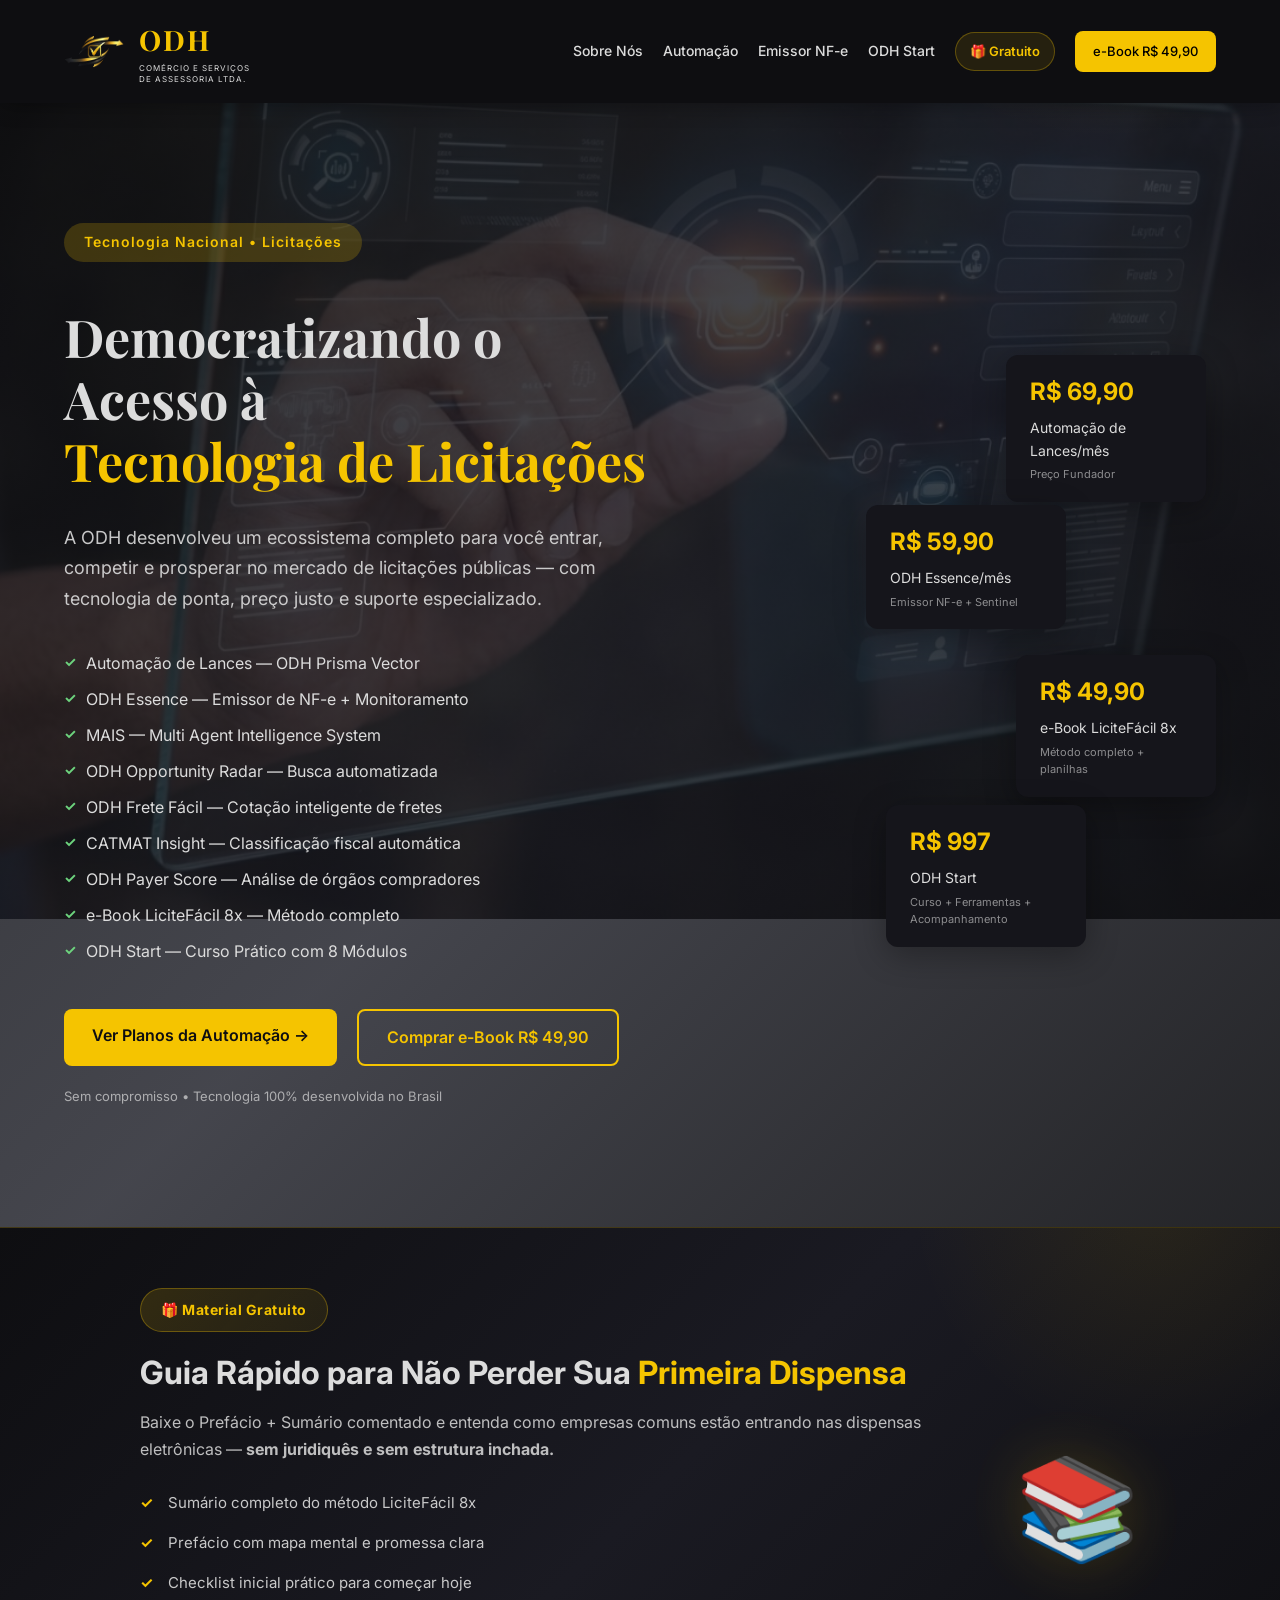
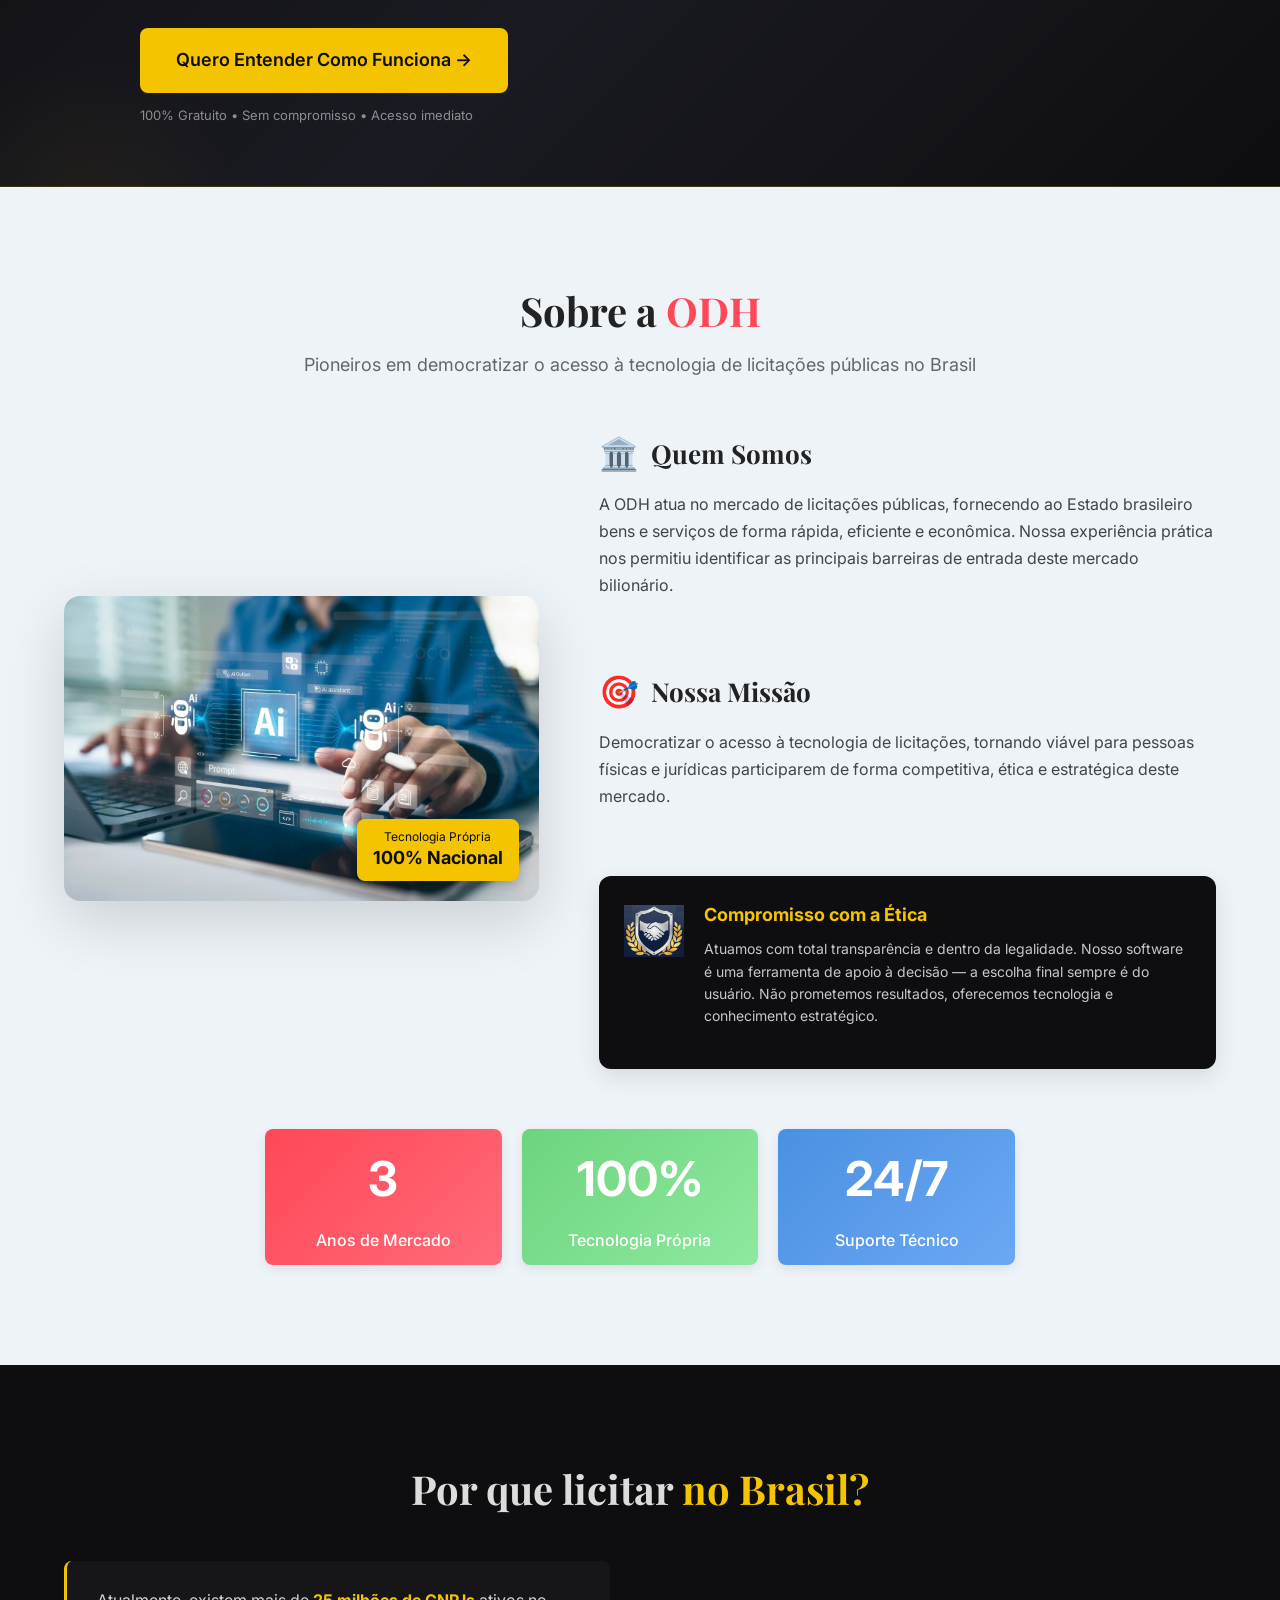
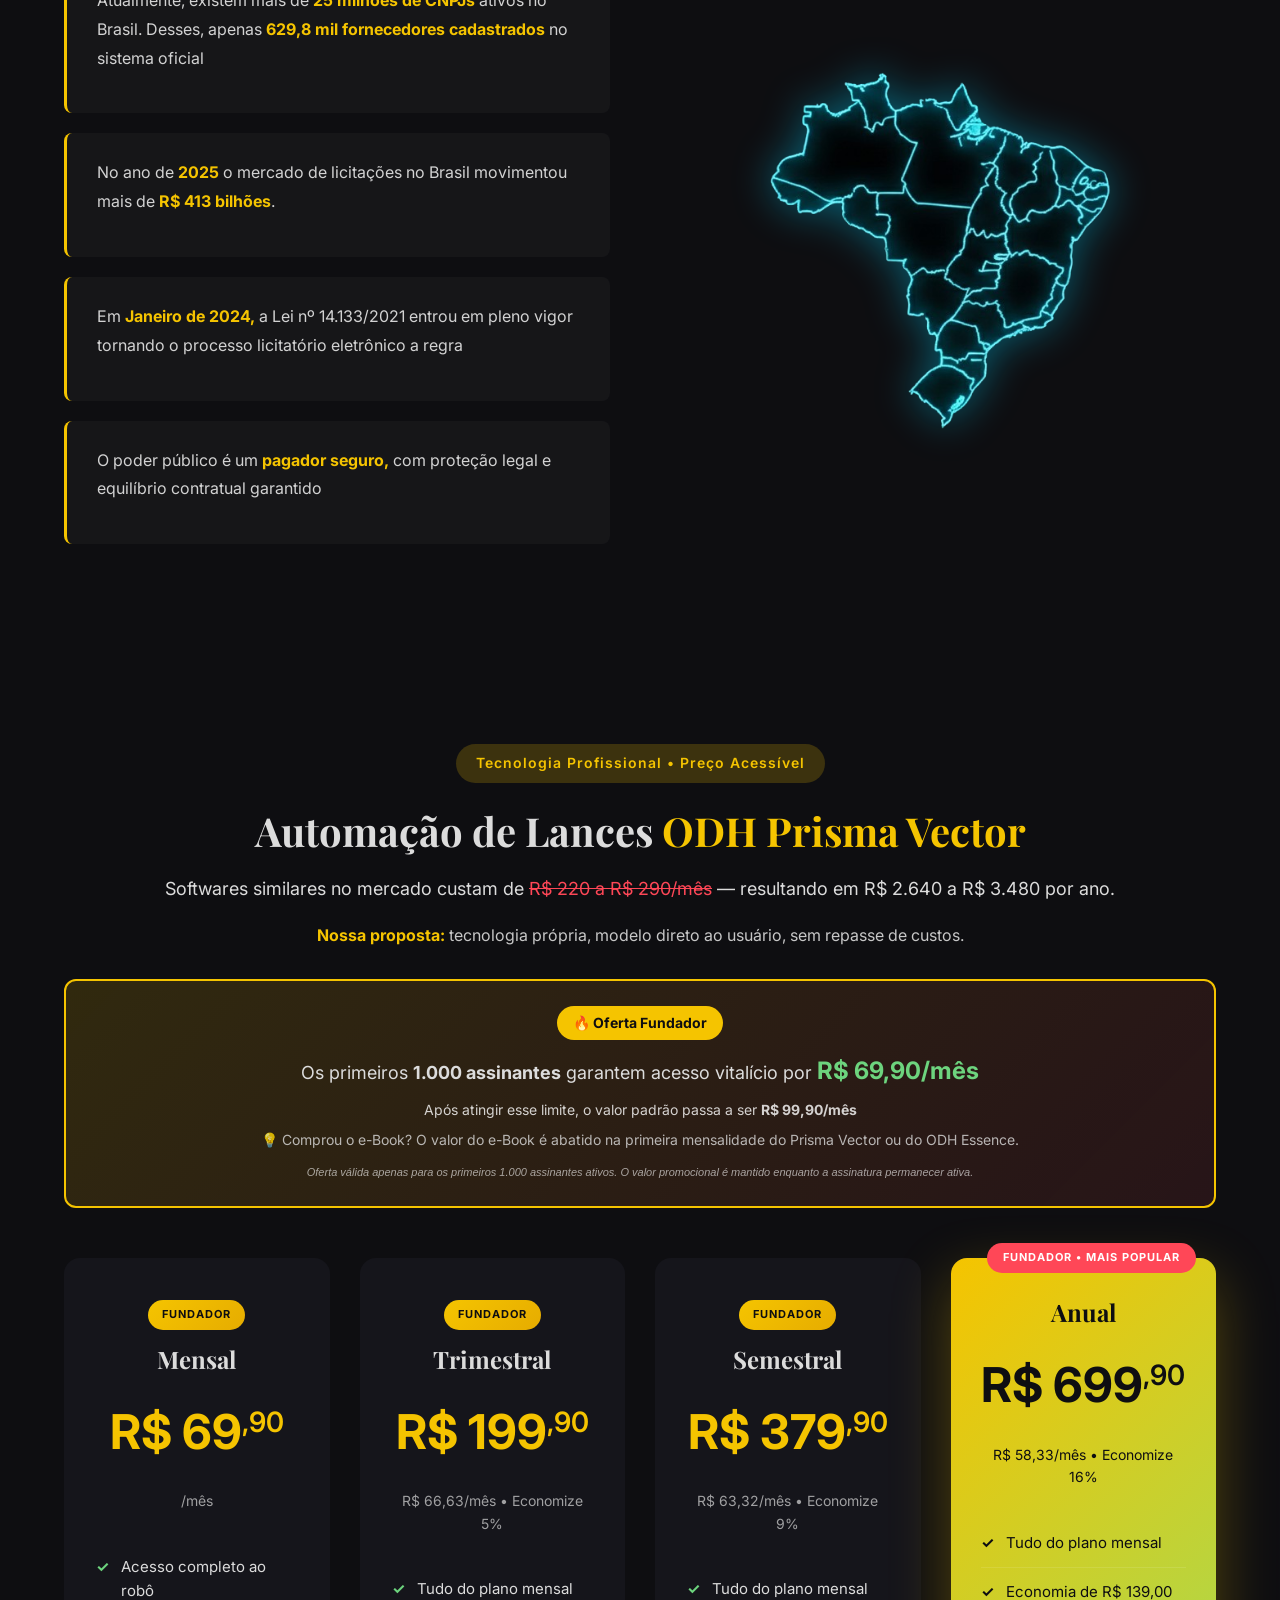
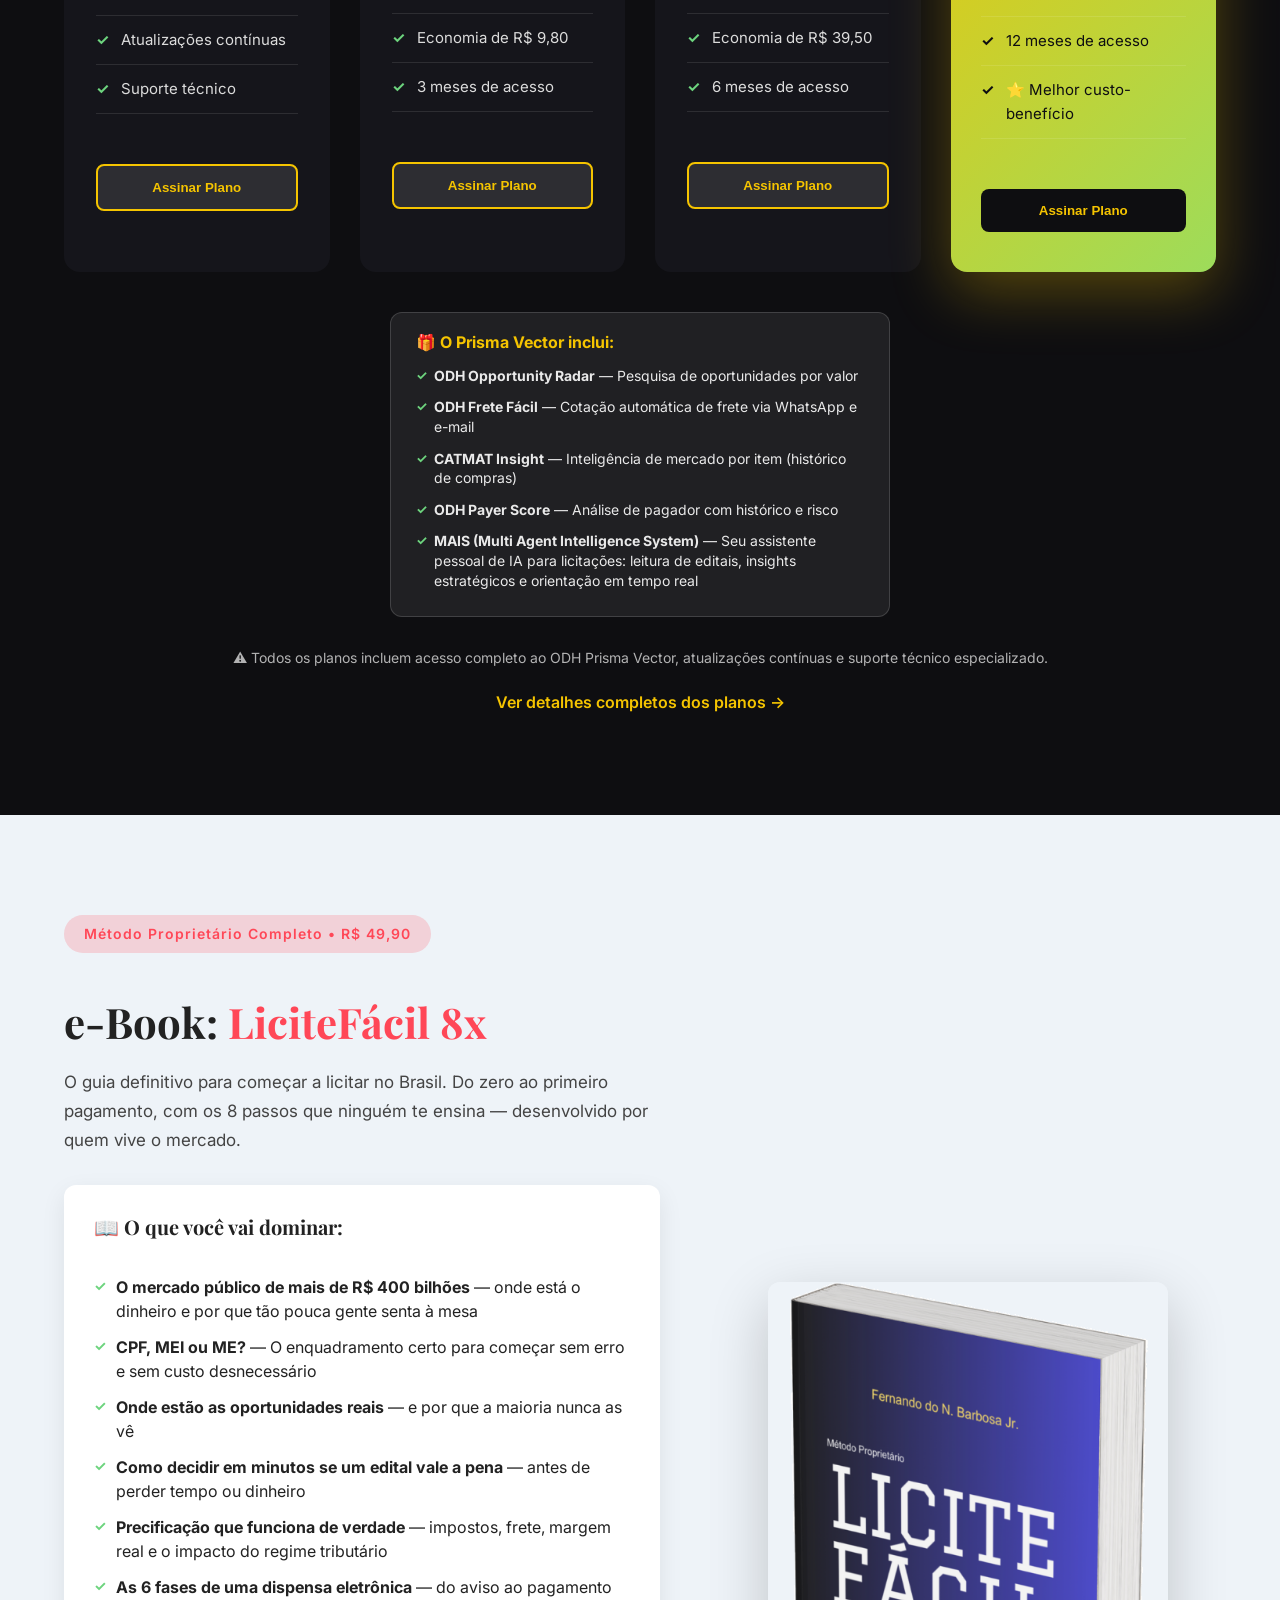
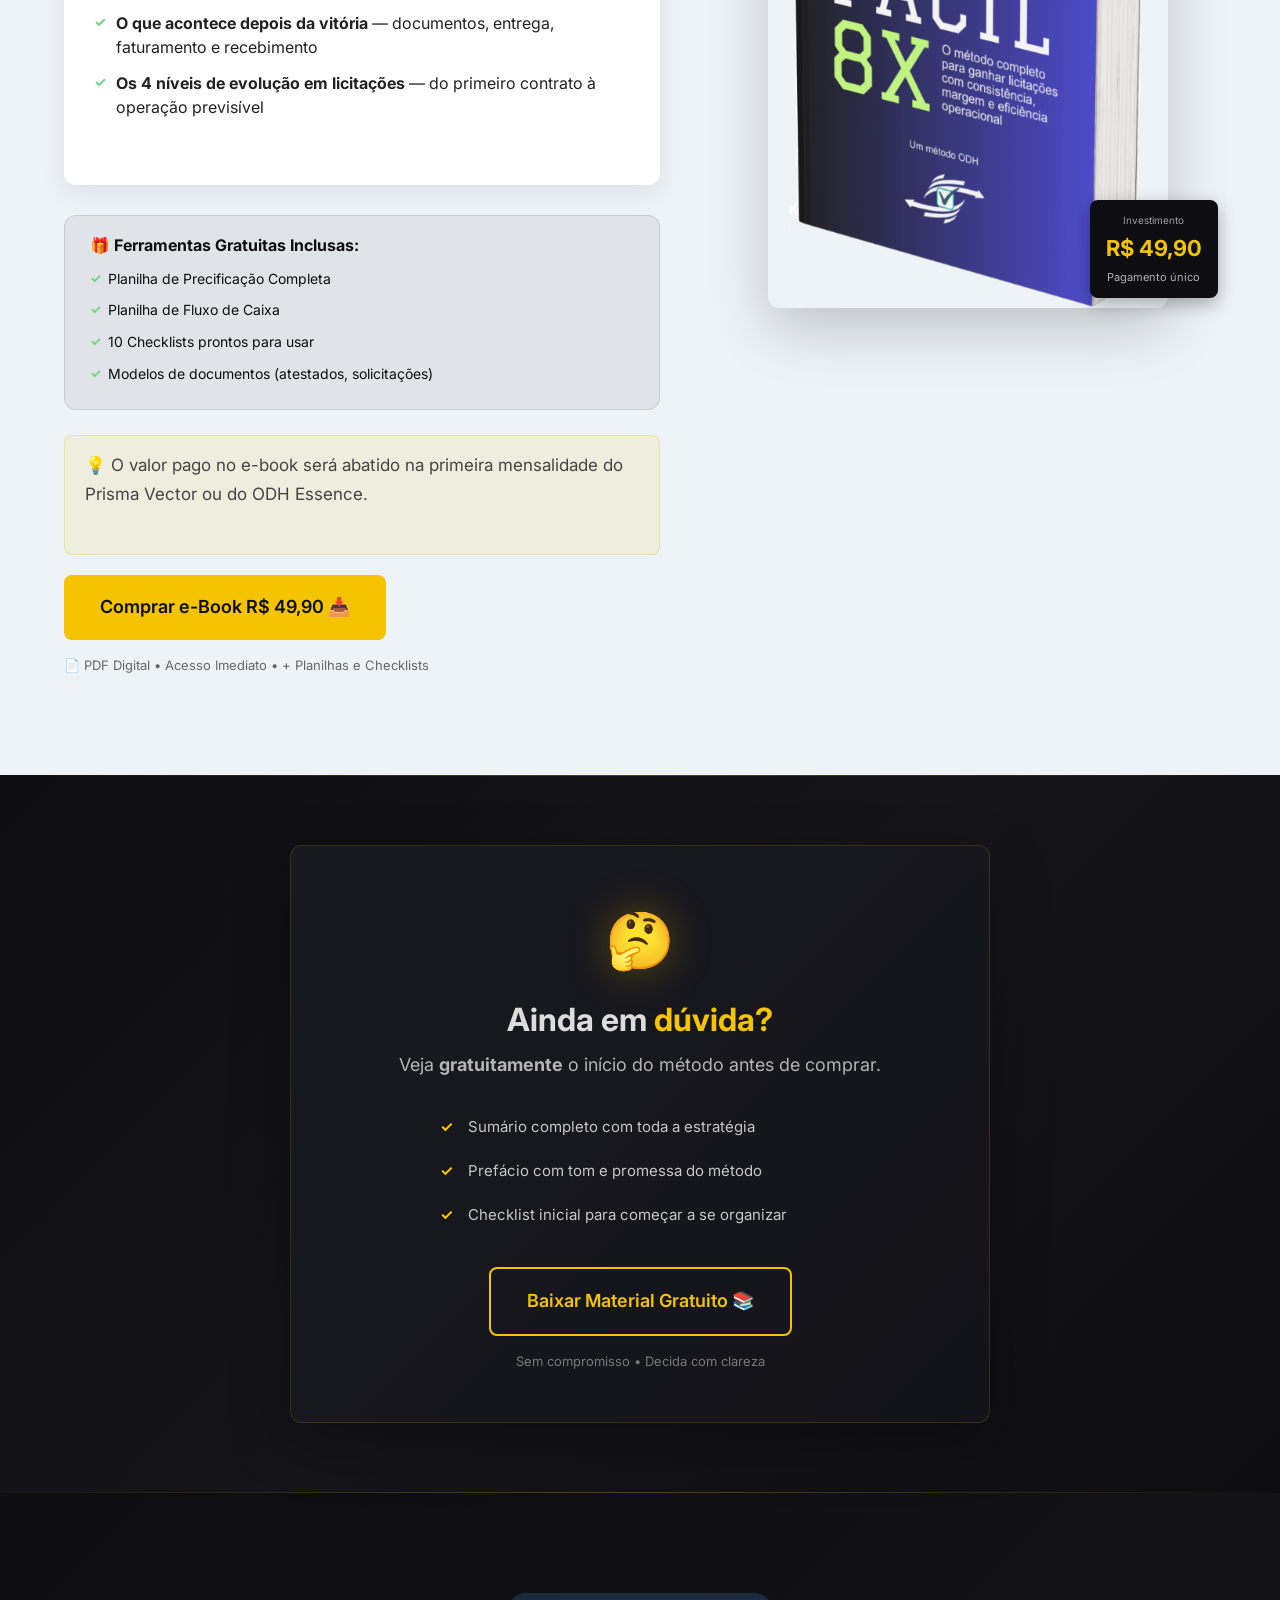
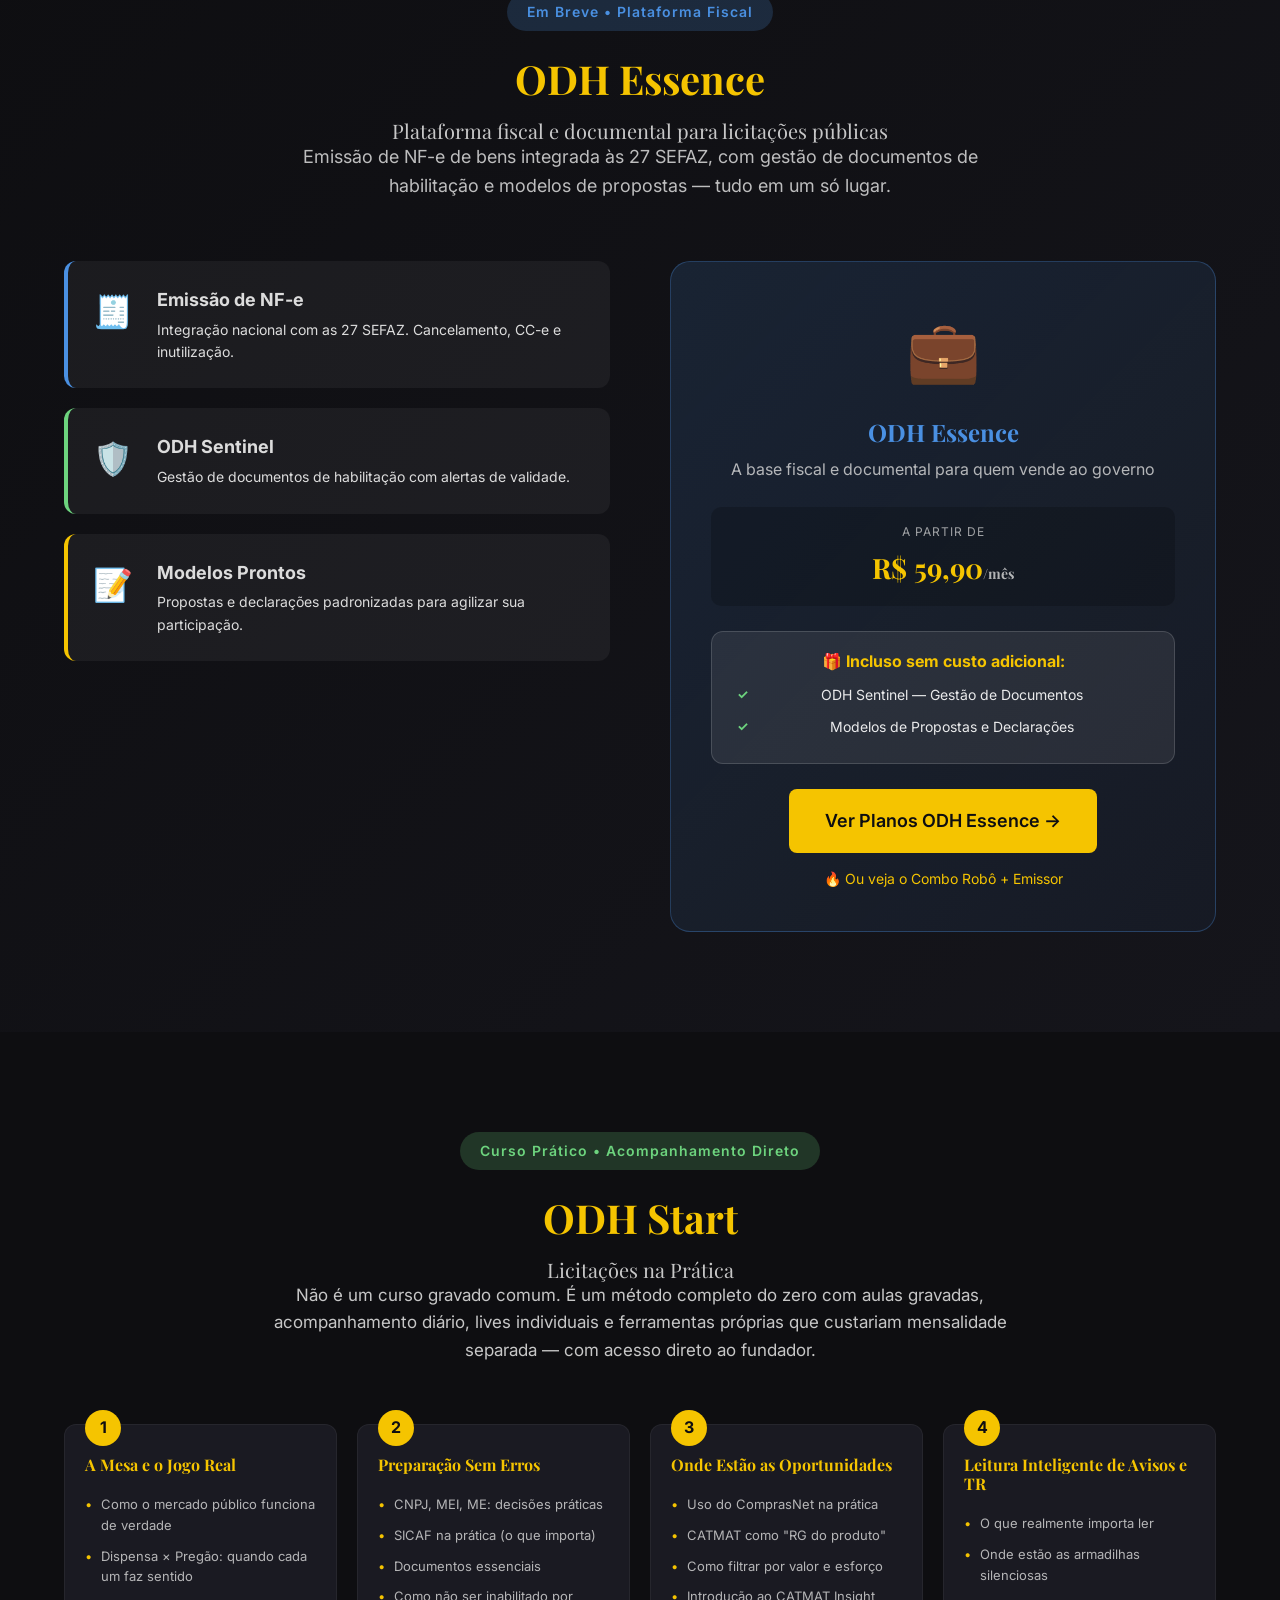
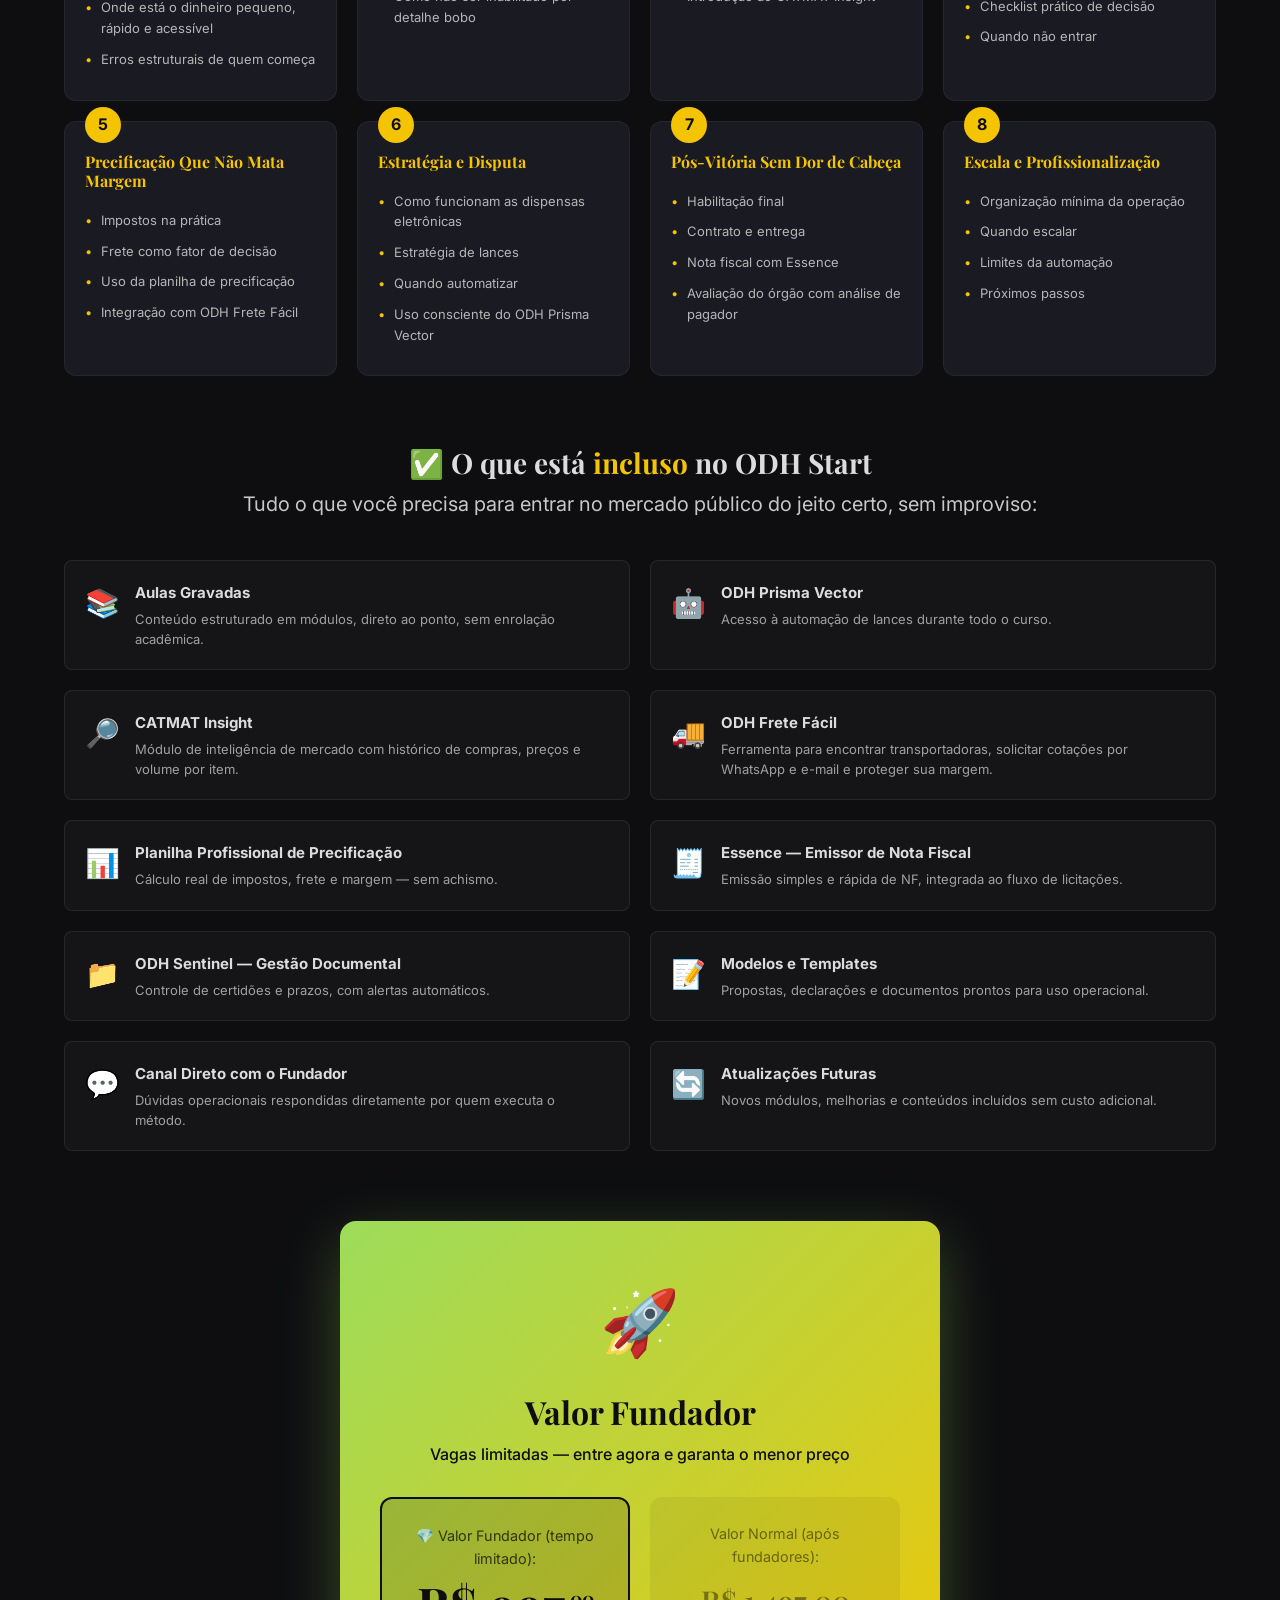
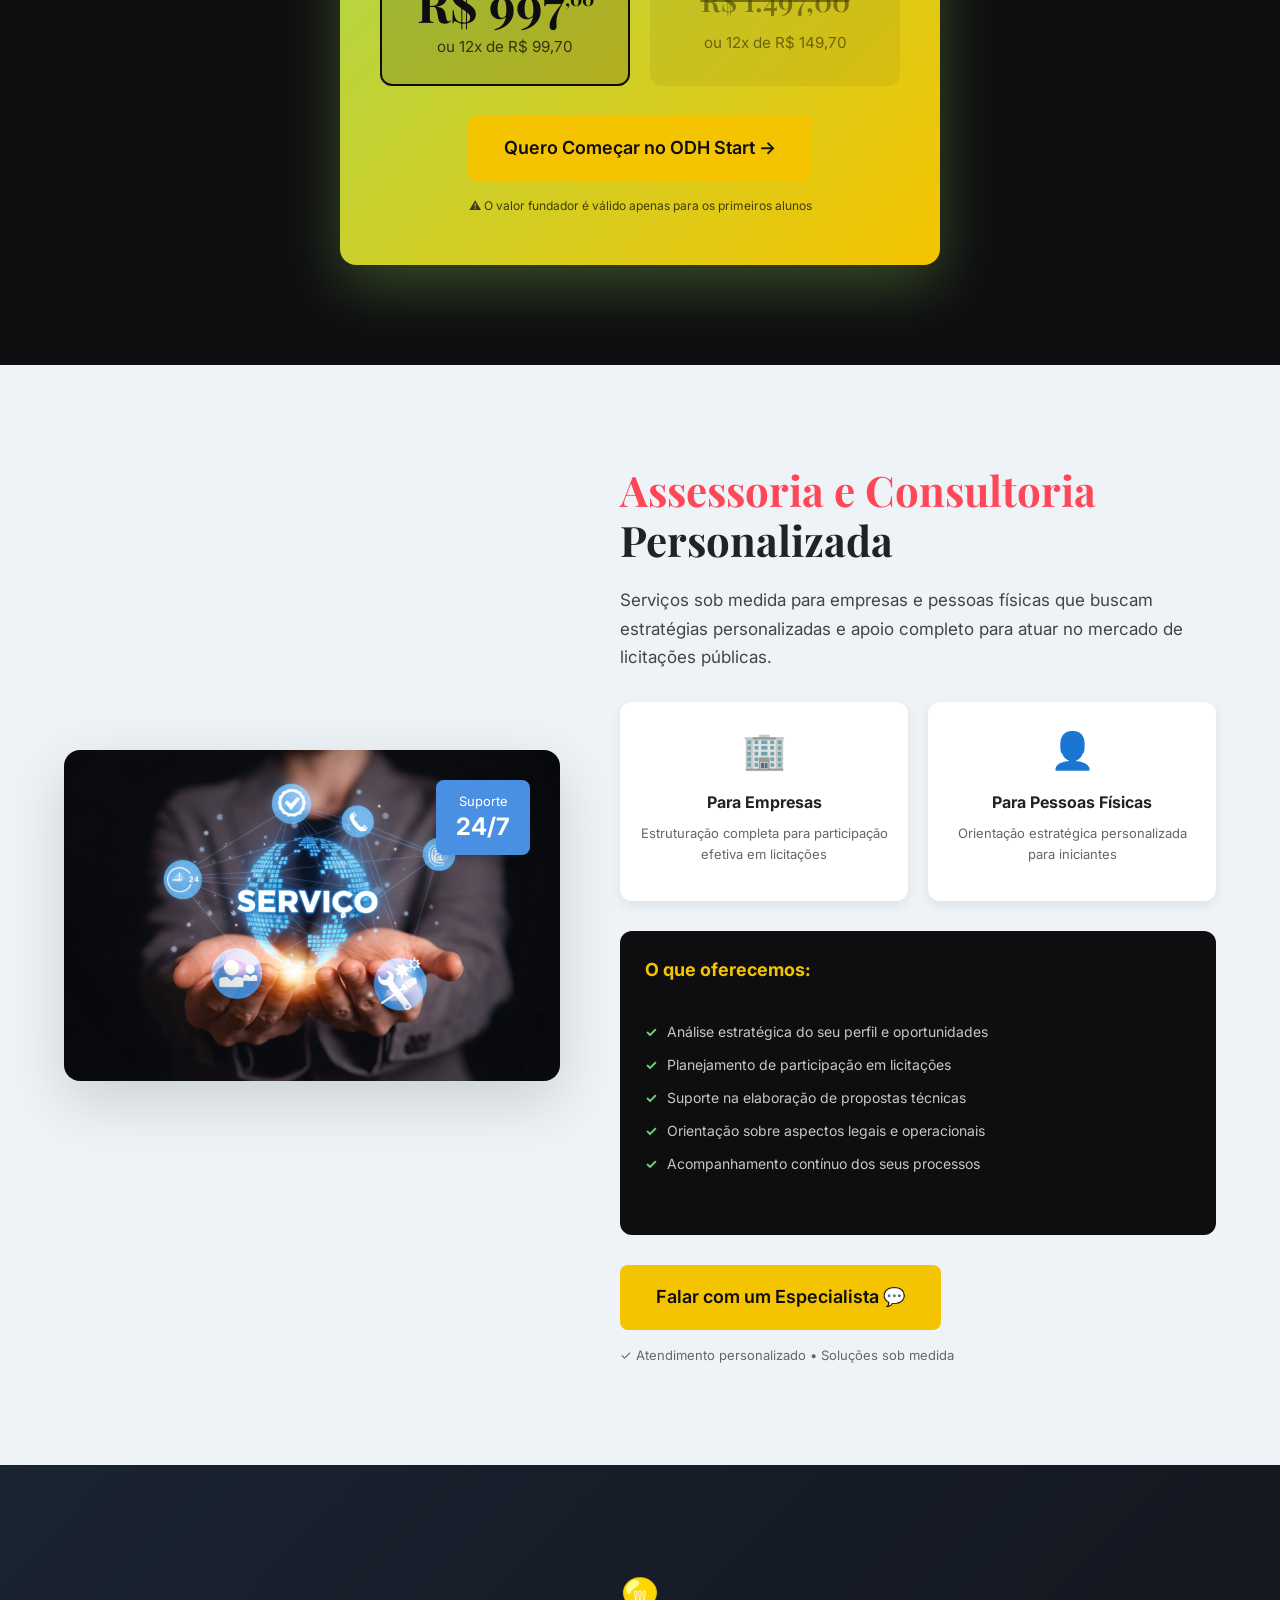
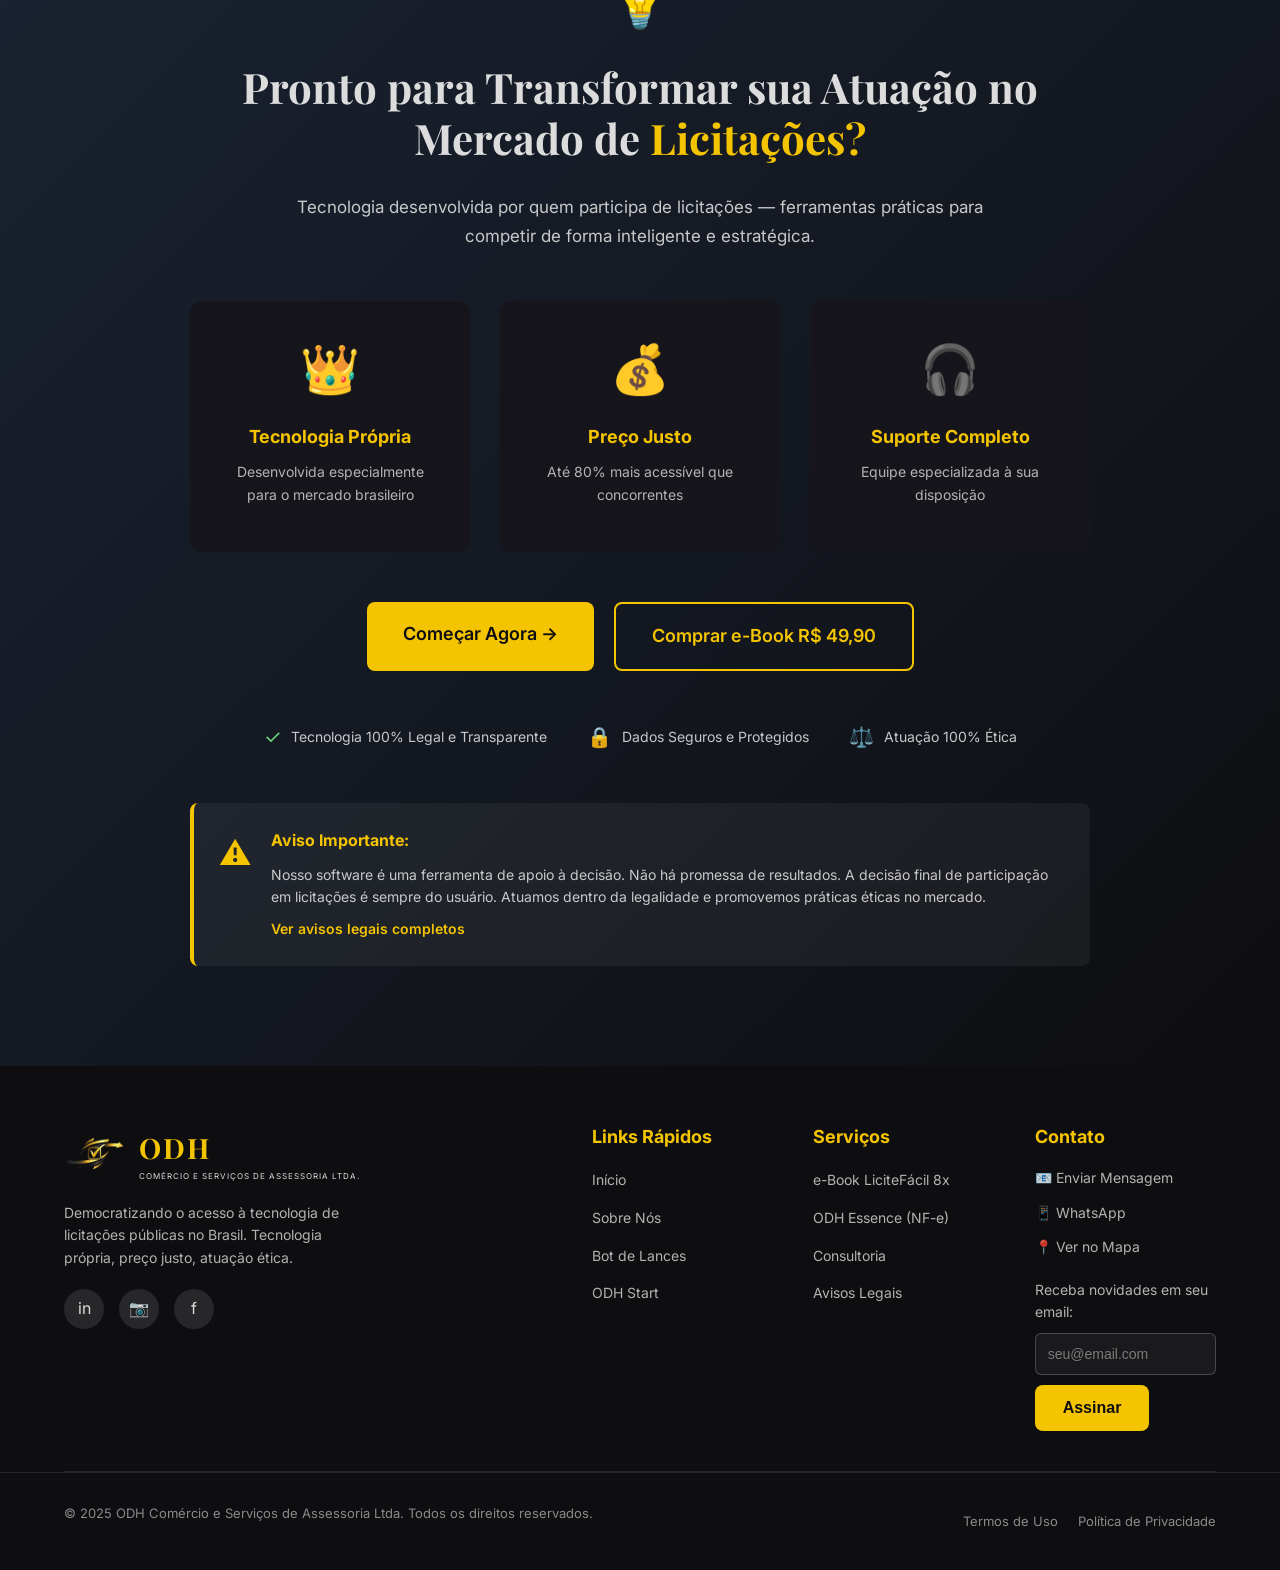
==== commit f2797fe3: "," ====
--- a/index.html
+++ b/index.html
@@ -338,7 +338,7 @@
 <section id="ebook" class="ebook-section">
   <div class="container ebook-grid">
     <div class="ebook-content">
-      <span class="pill red">Método Completo • R$ 49,90</span>
+      <span class="pill red">Método Proprietário Completo • R$ 49,90</span>
       <h2>e-Book: <span class="highlight-red">LiciteFácil 8x</span></h2>
       <p>
         O guia definitivo para começar a licitar no Brasil. Do zero ao primeiro pagamento, 
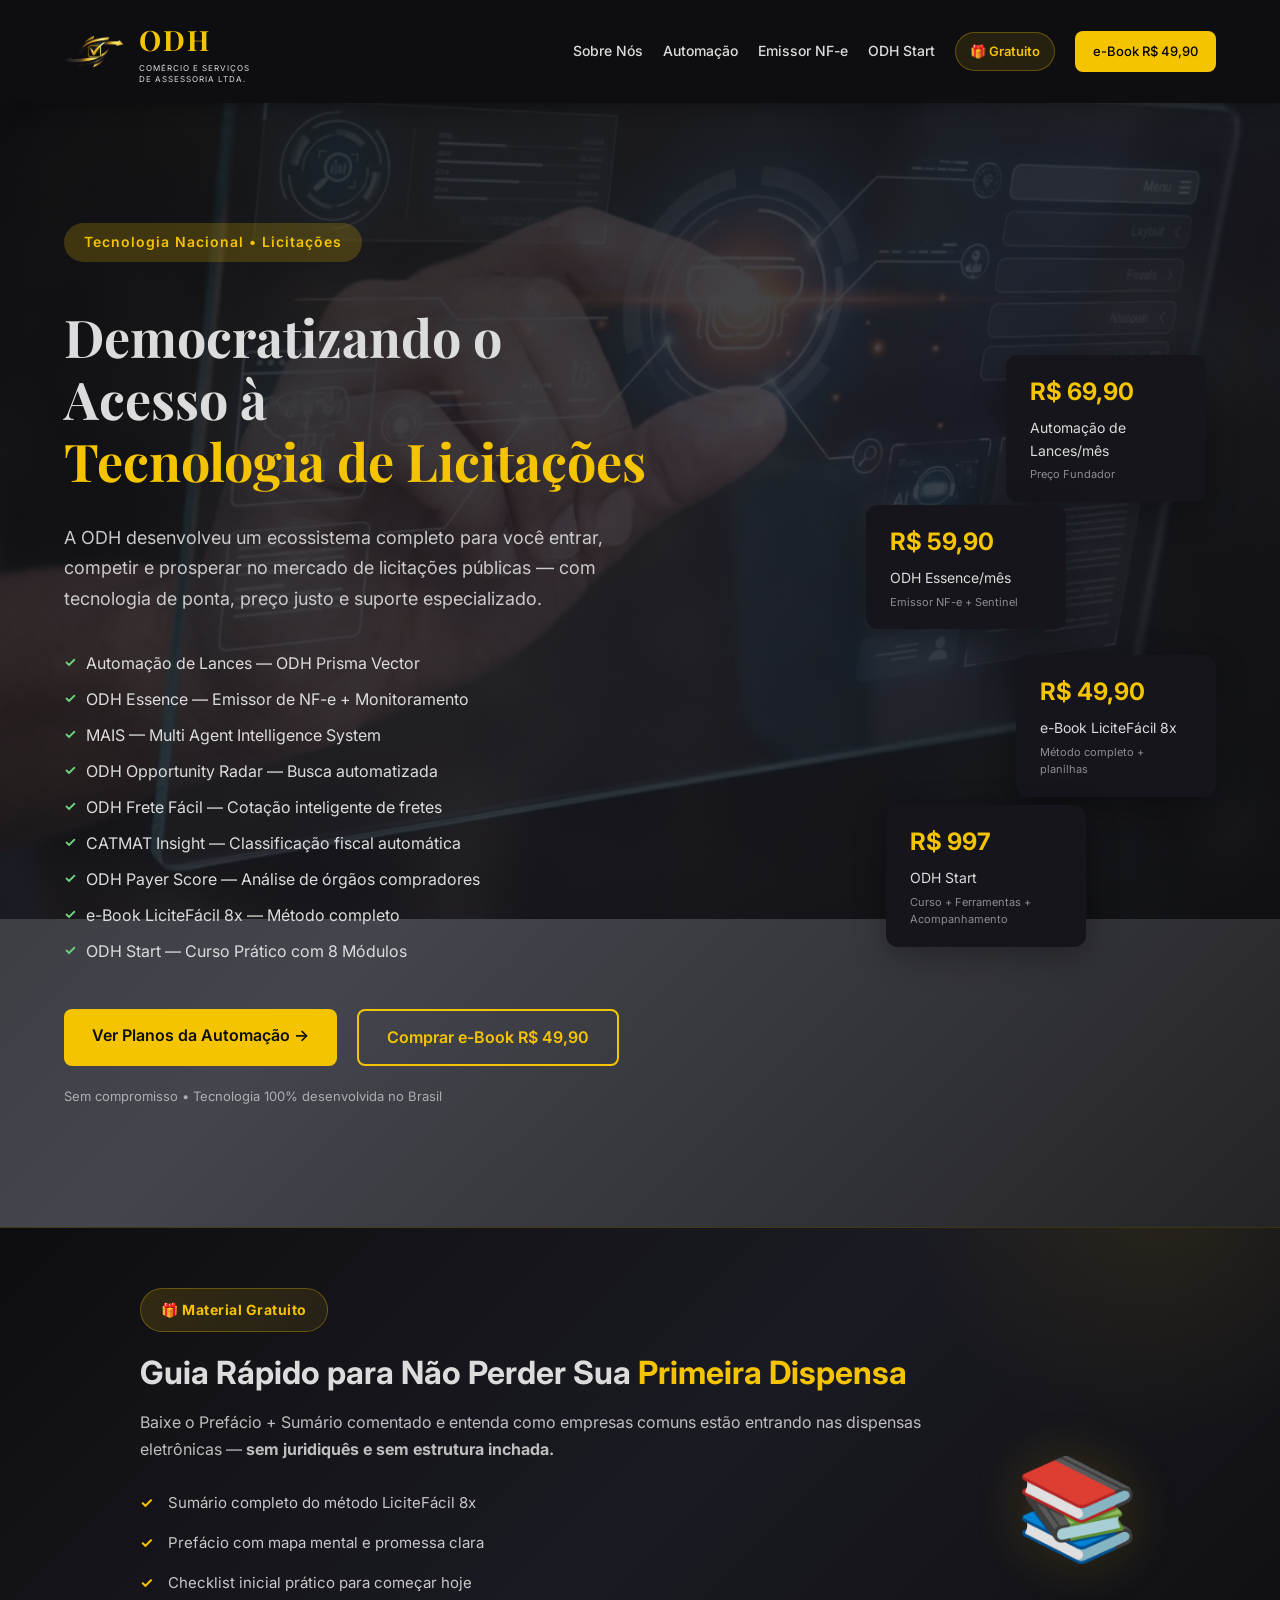
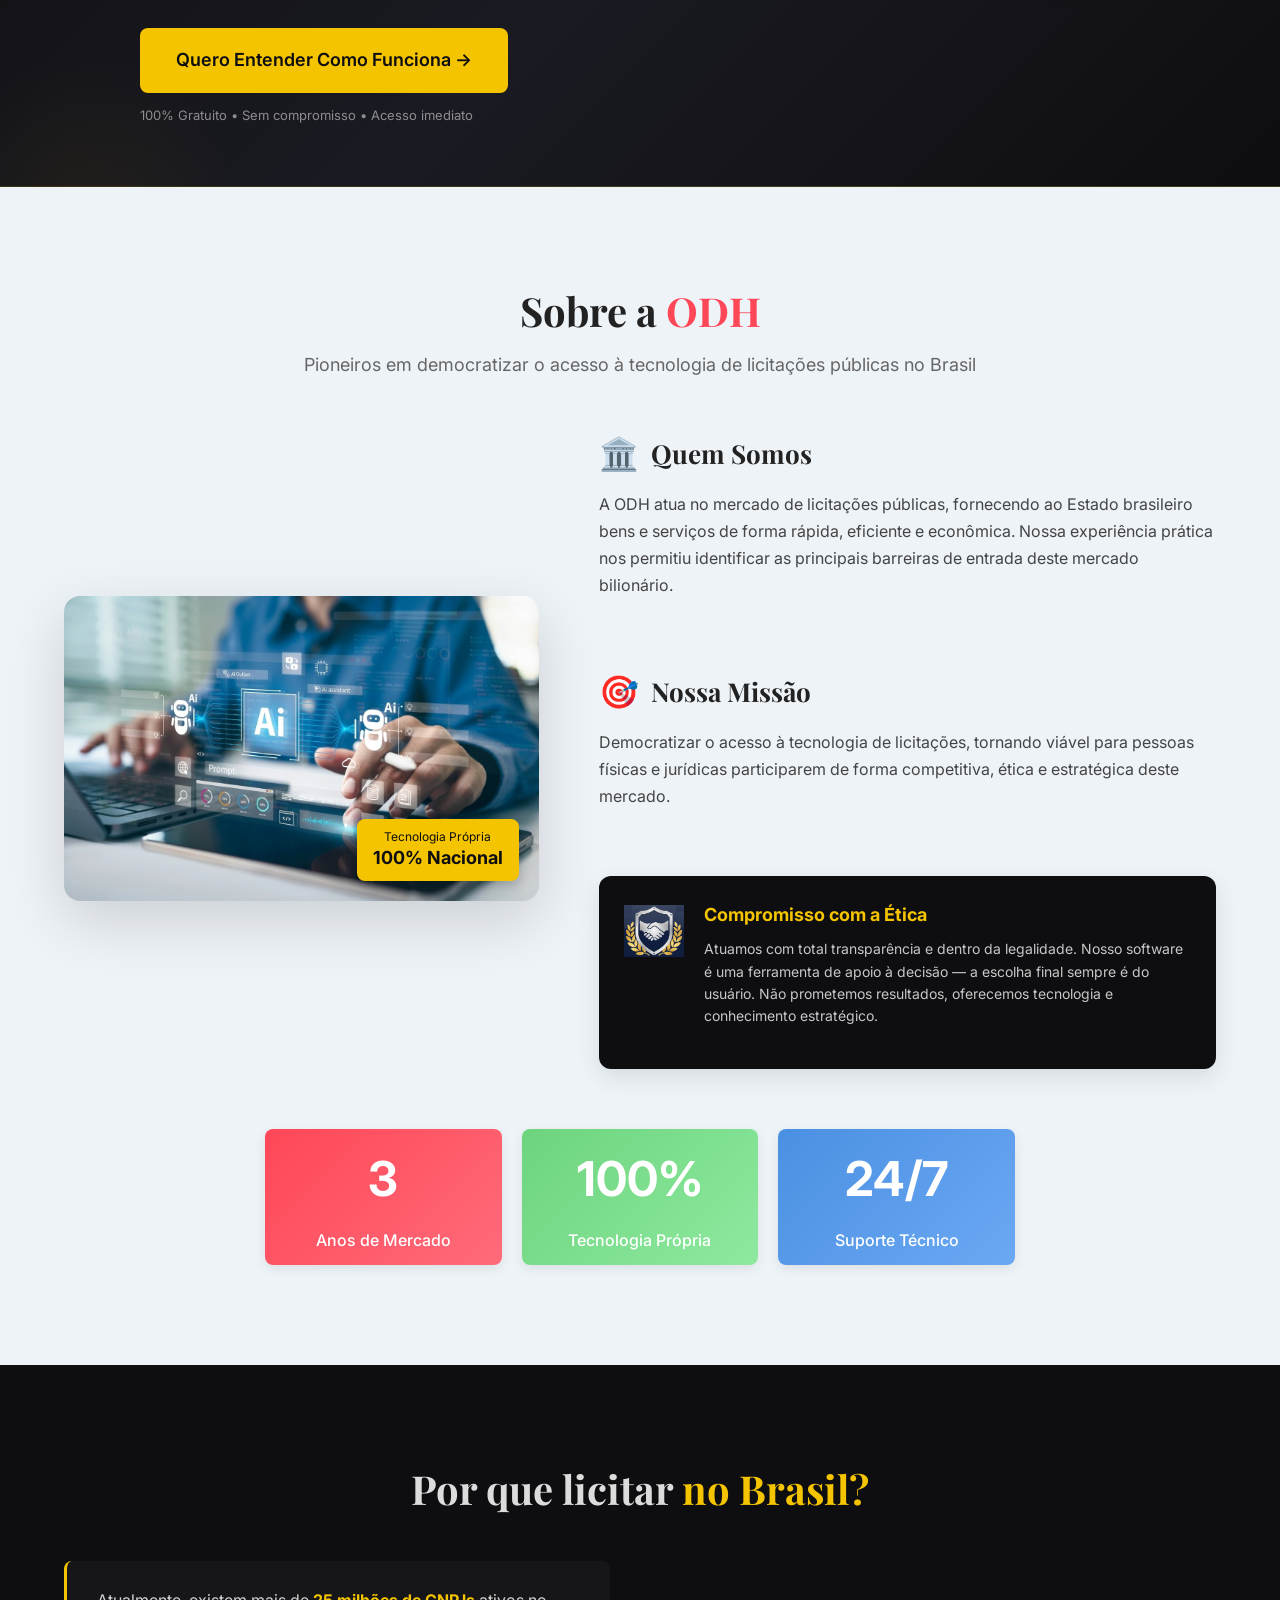
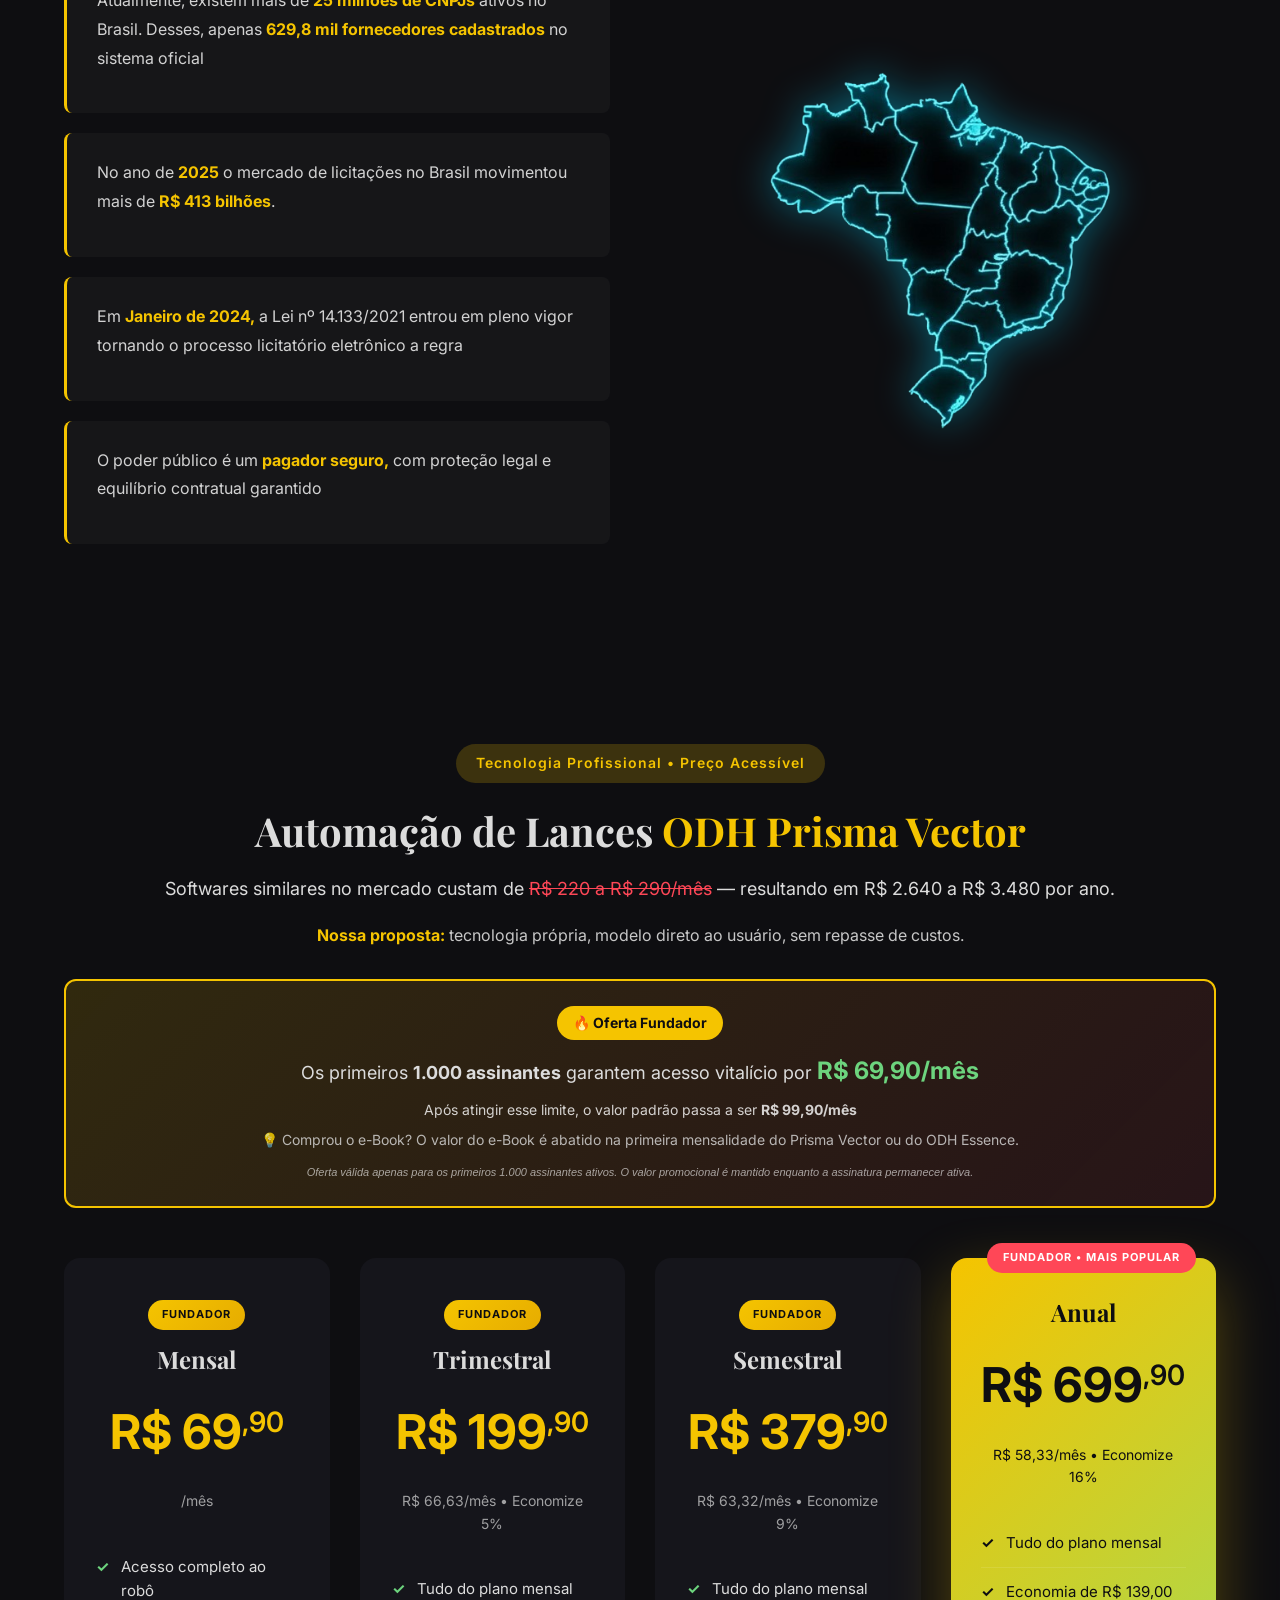
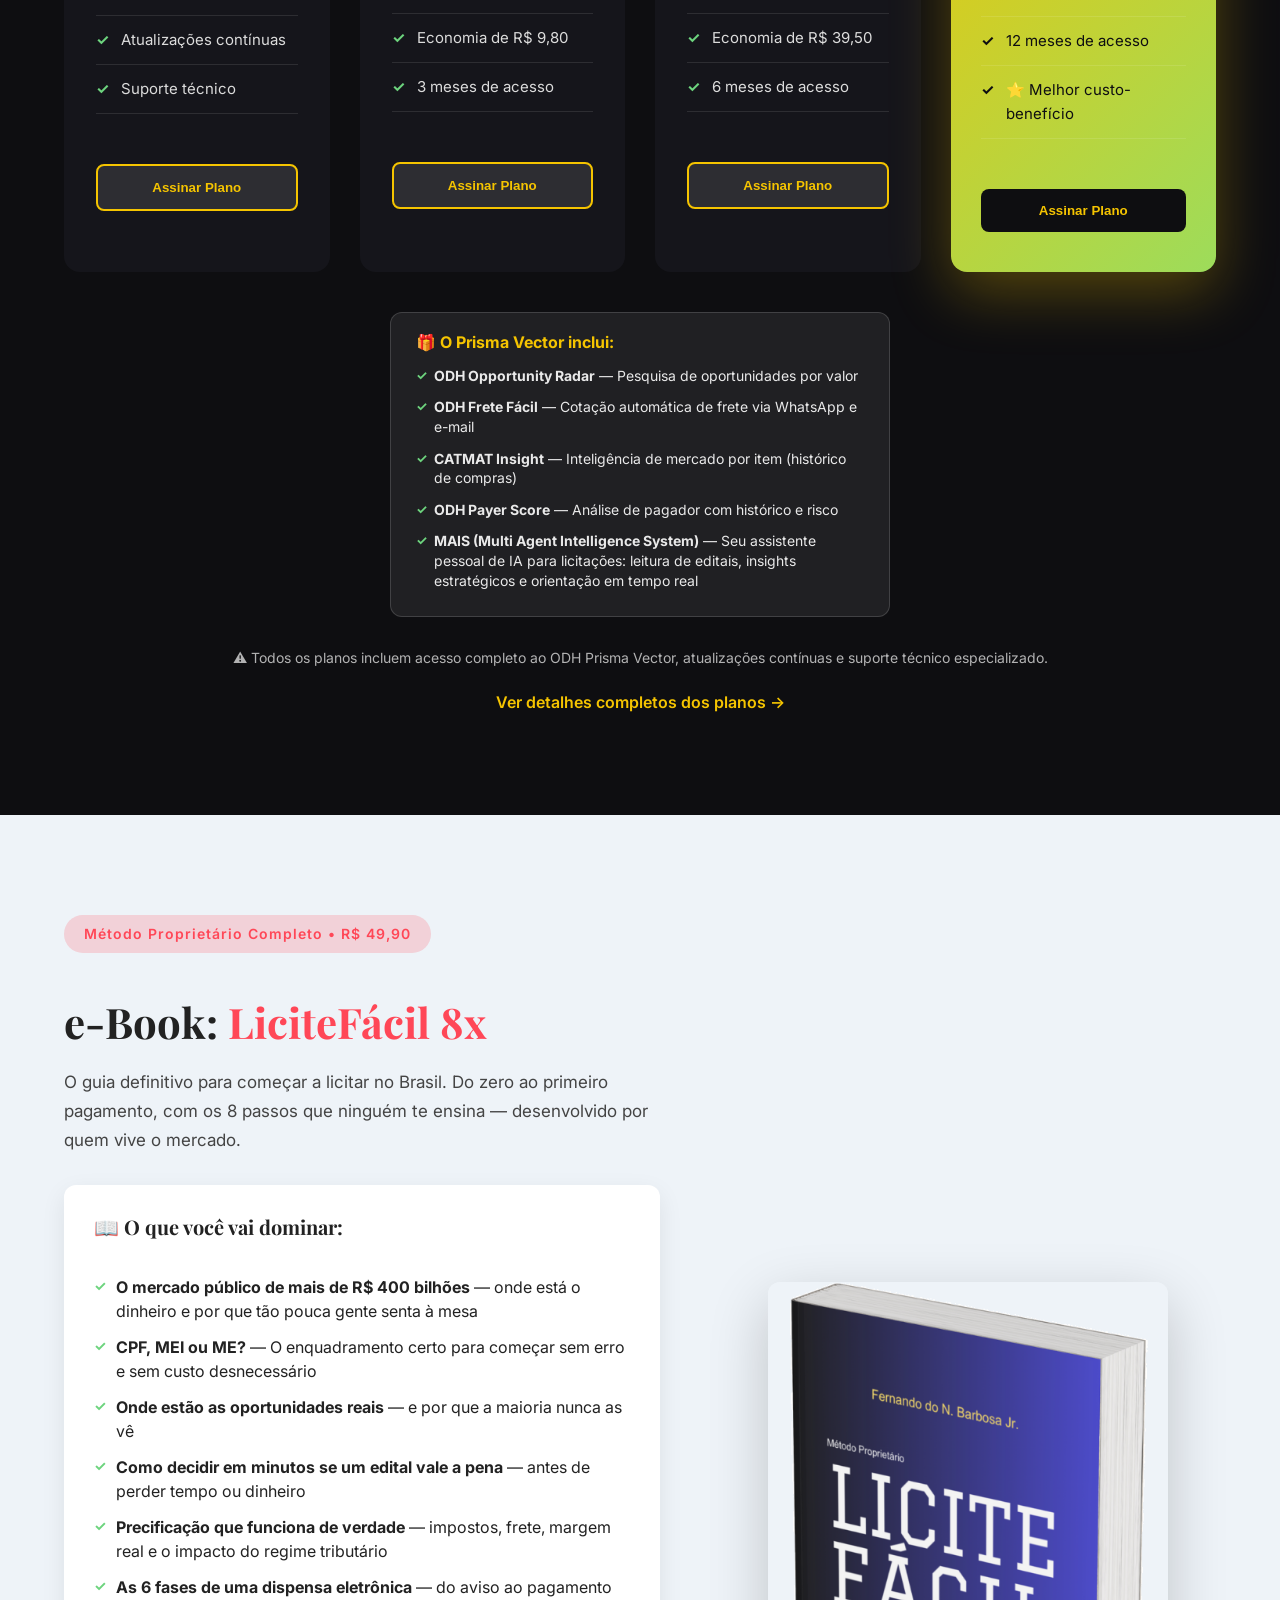
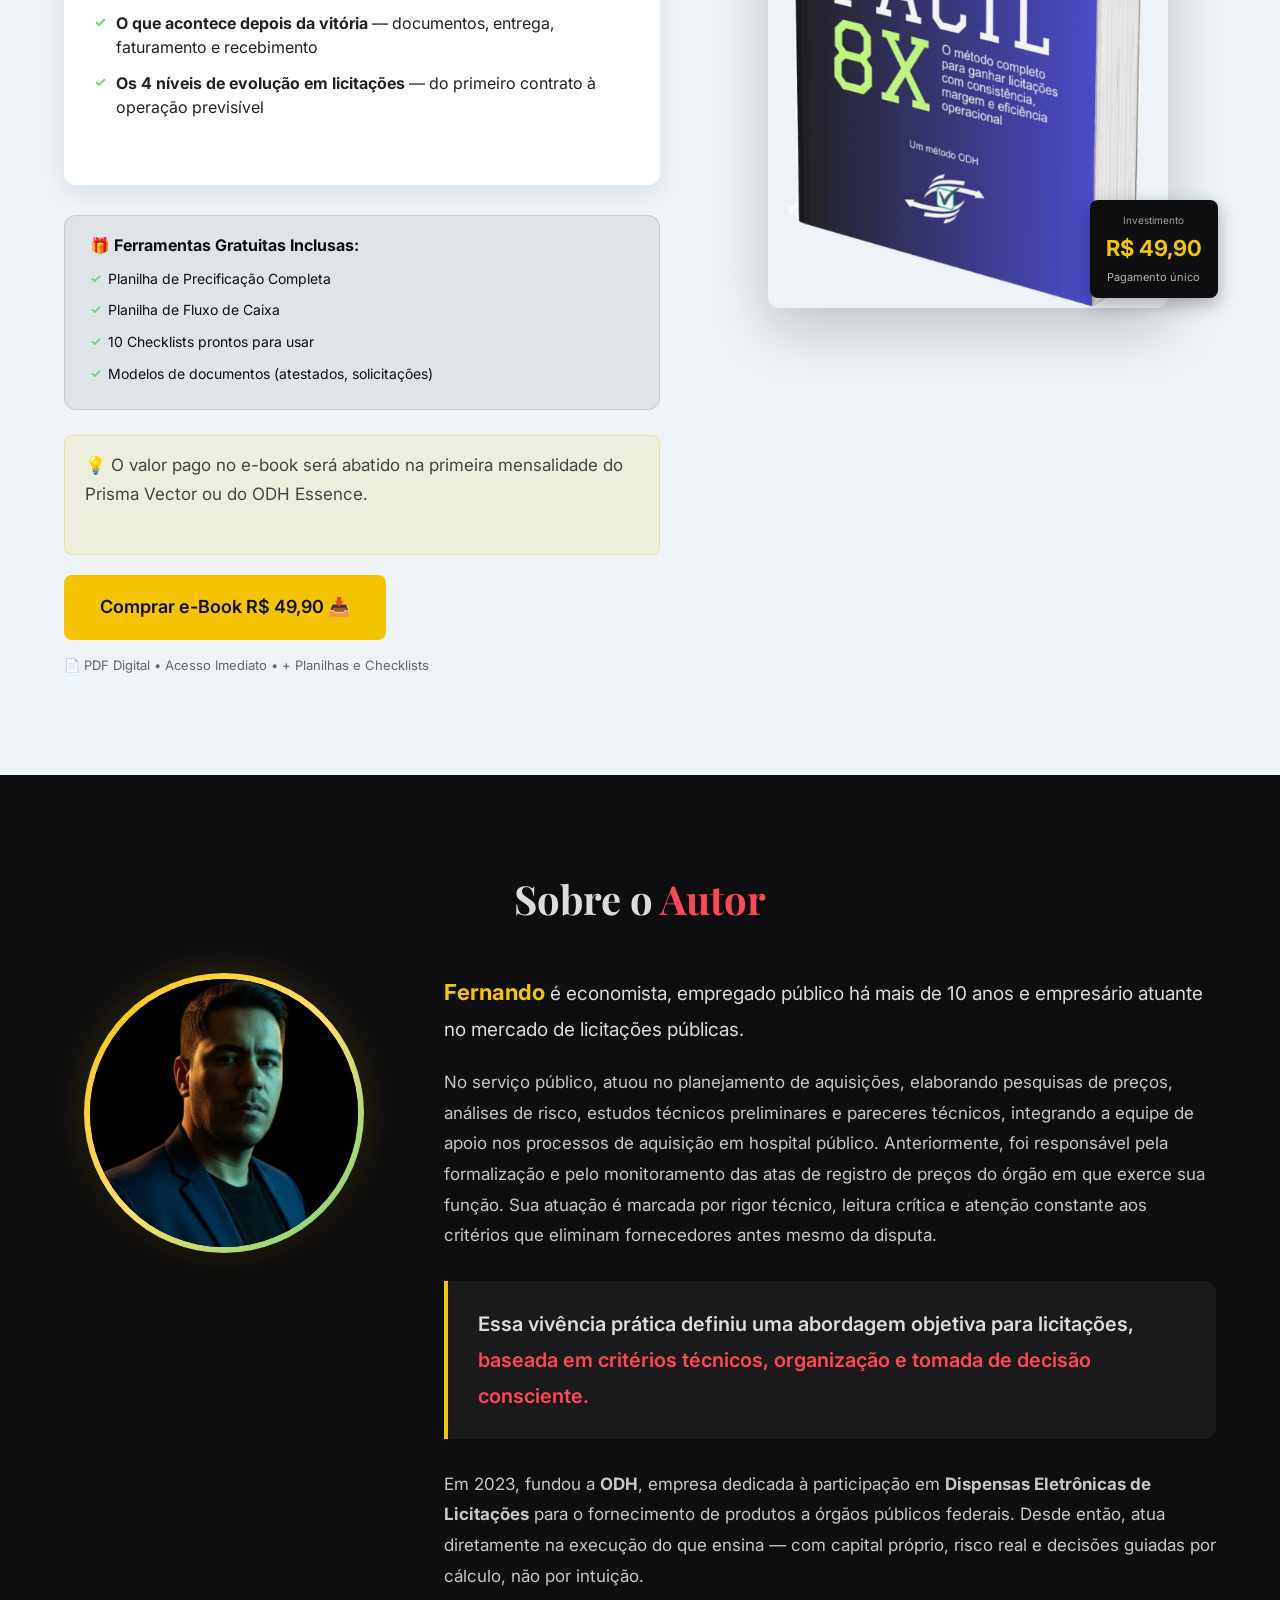
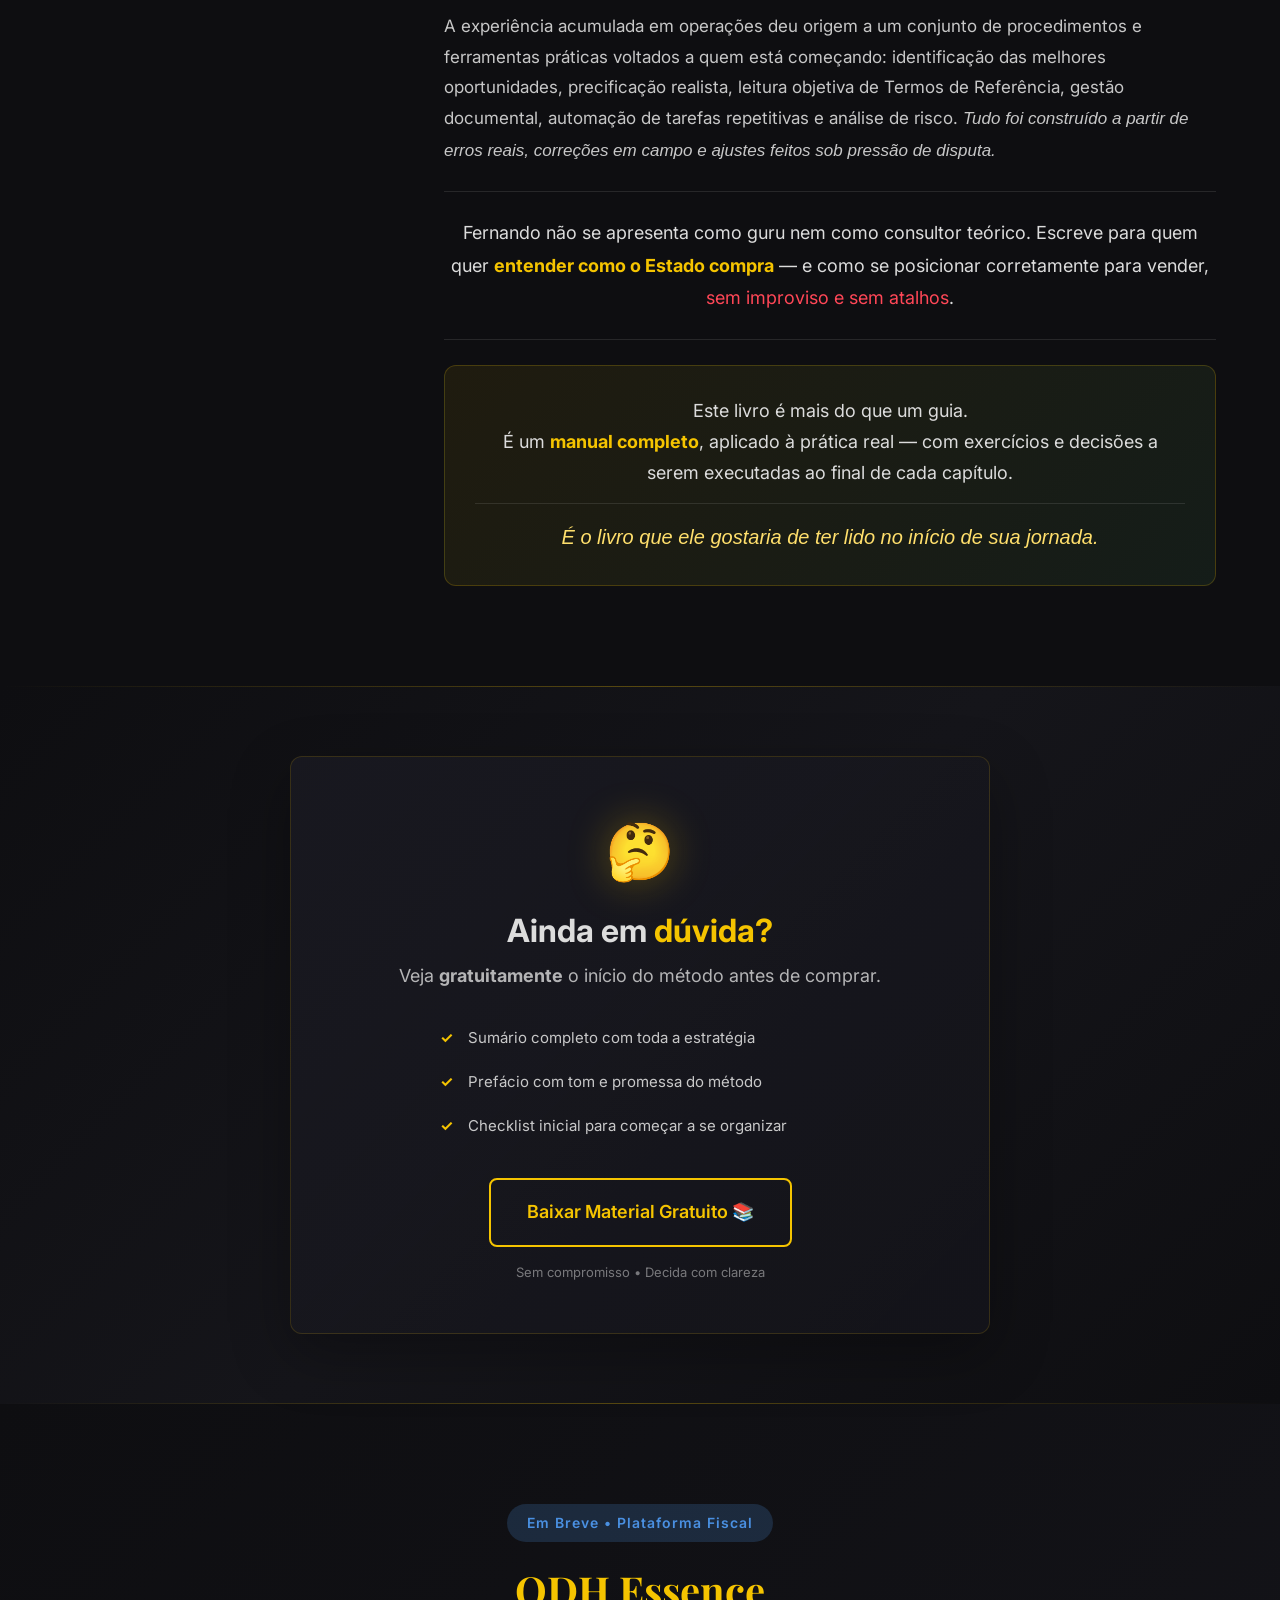
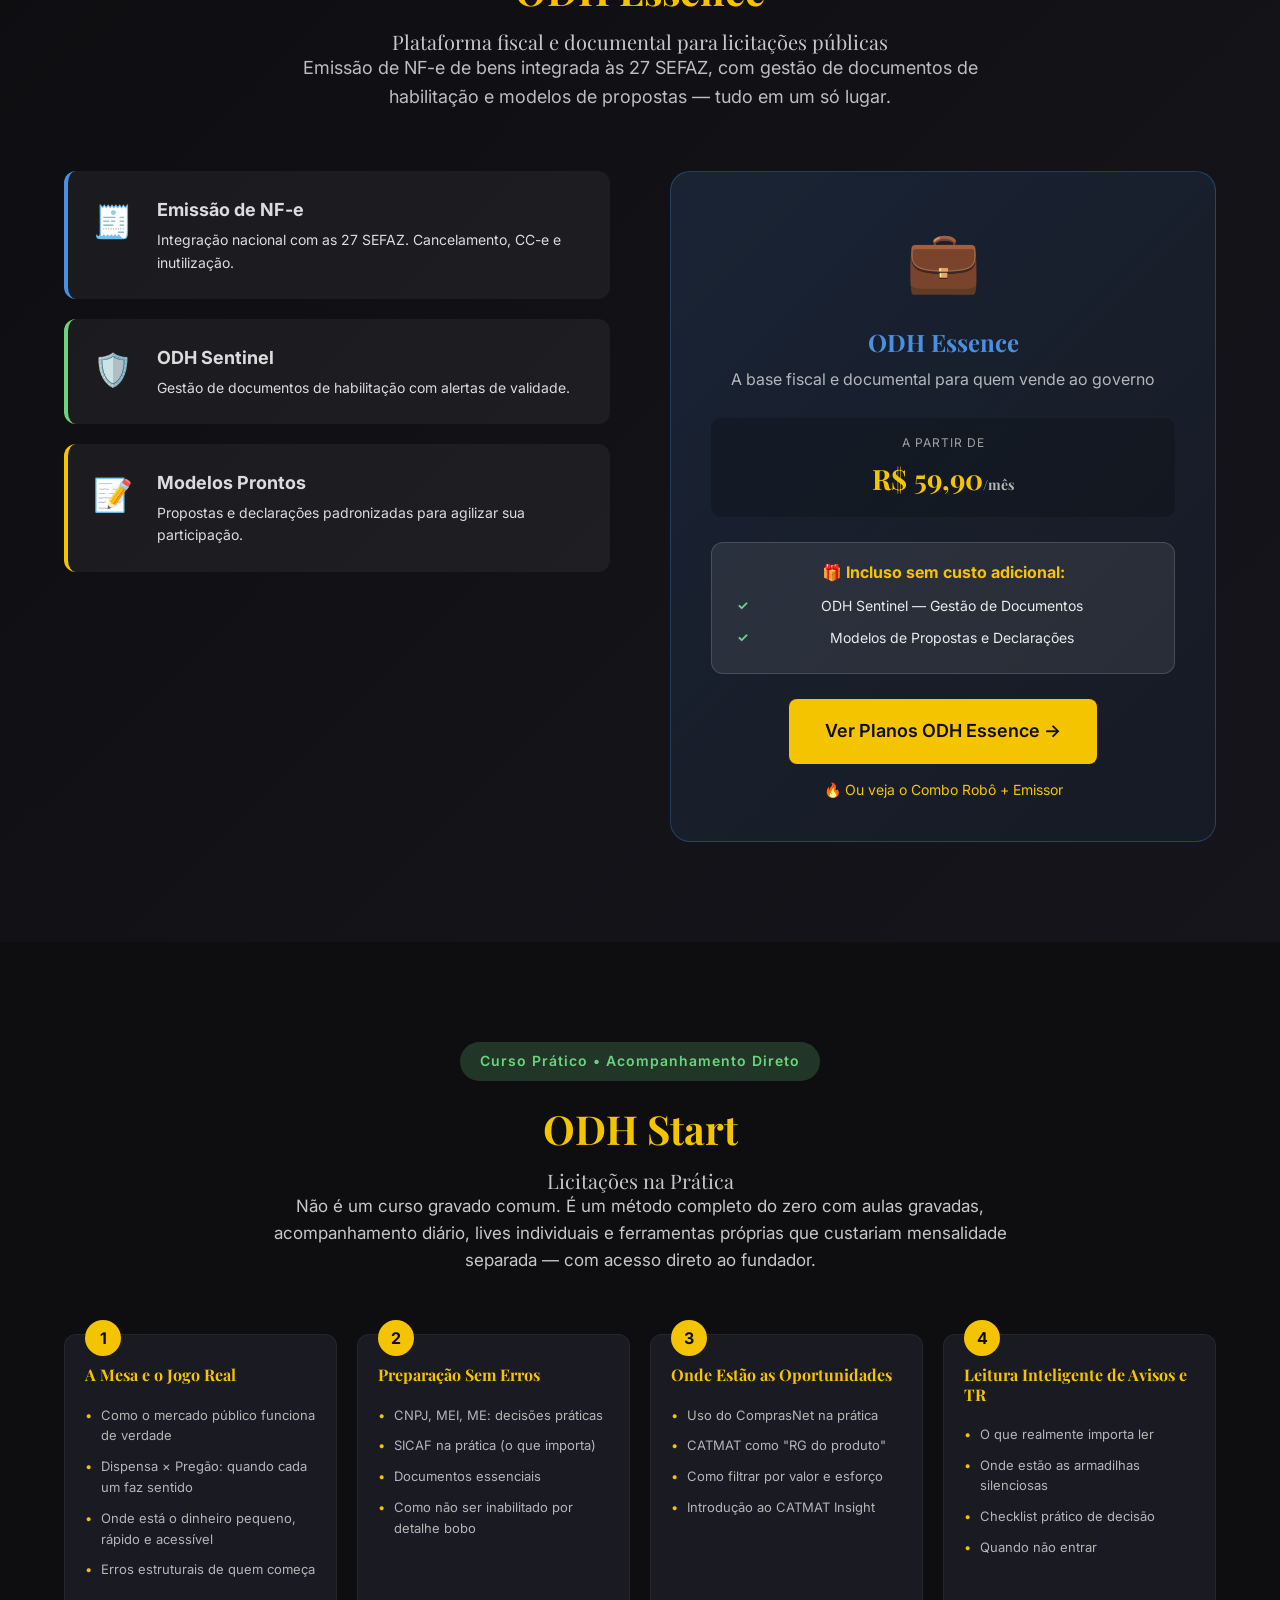
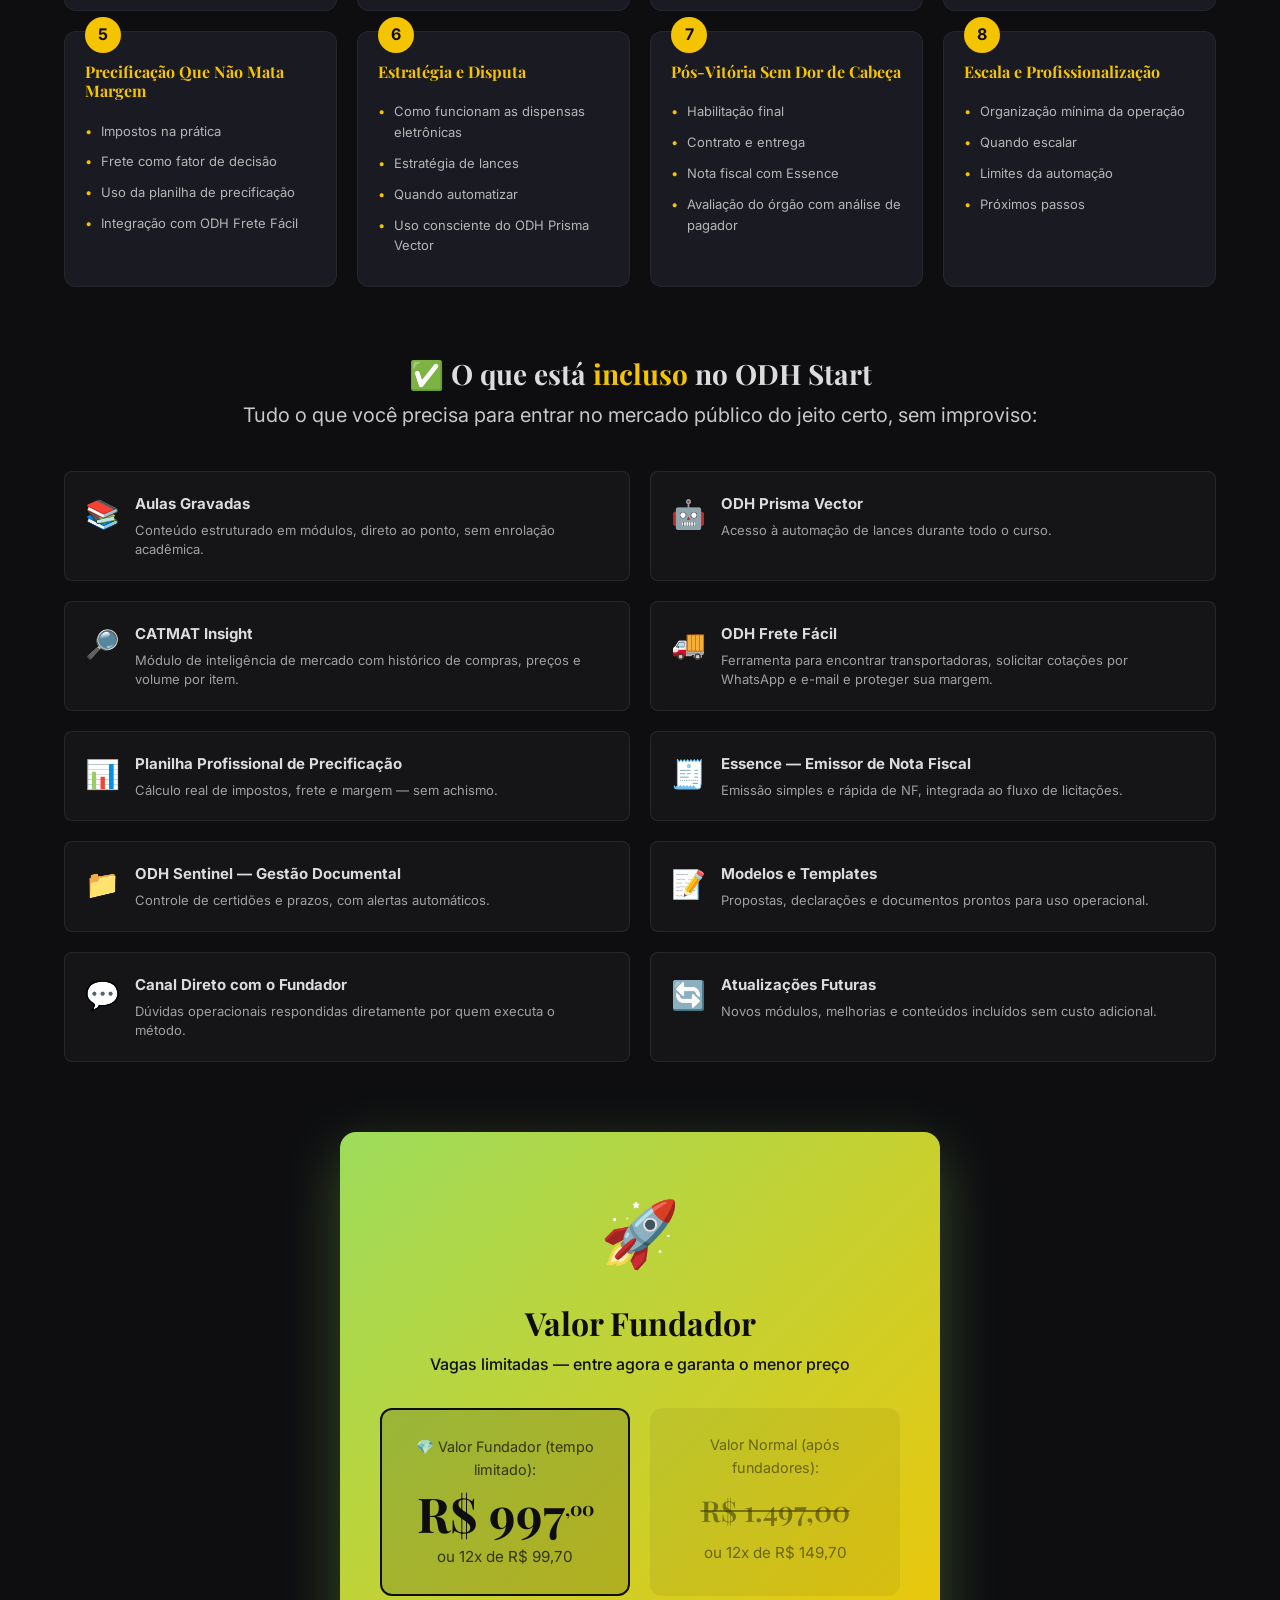
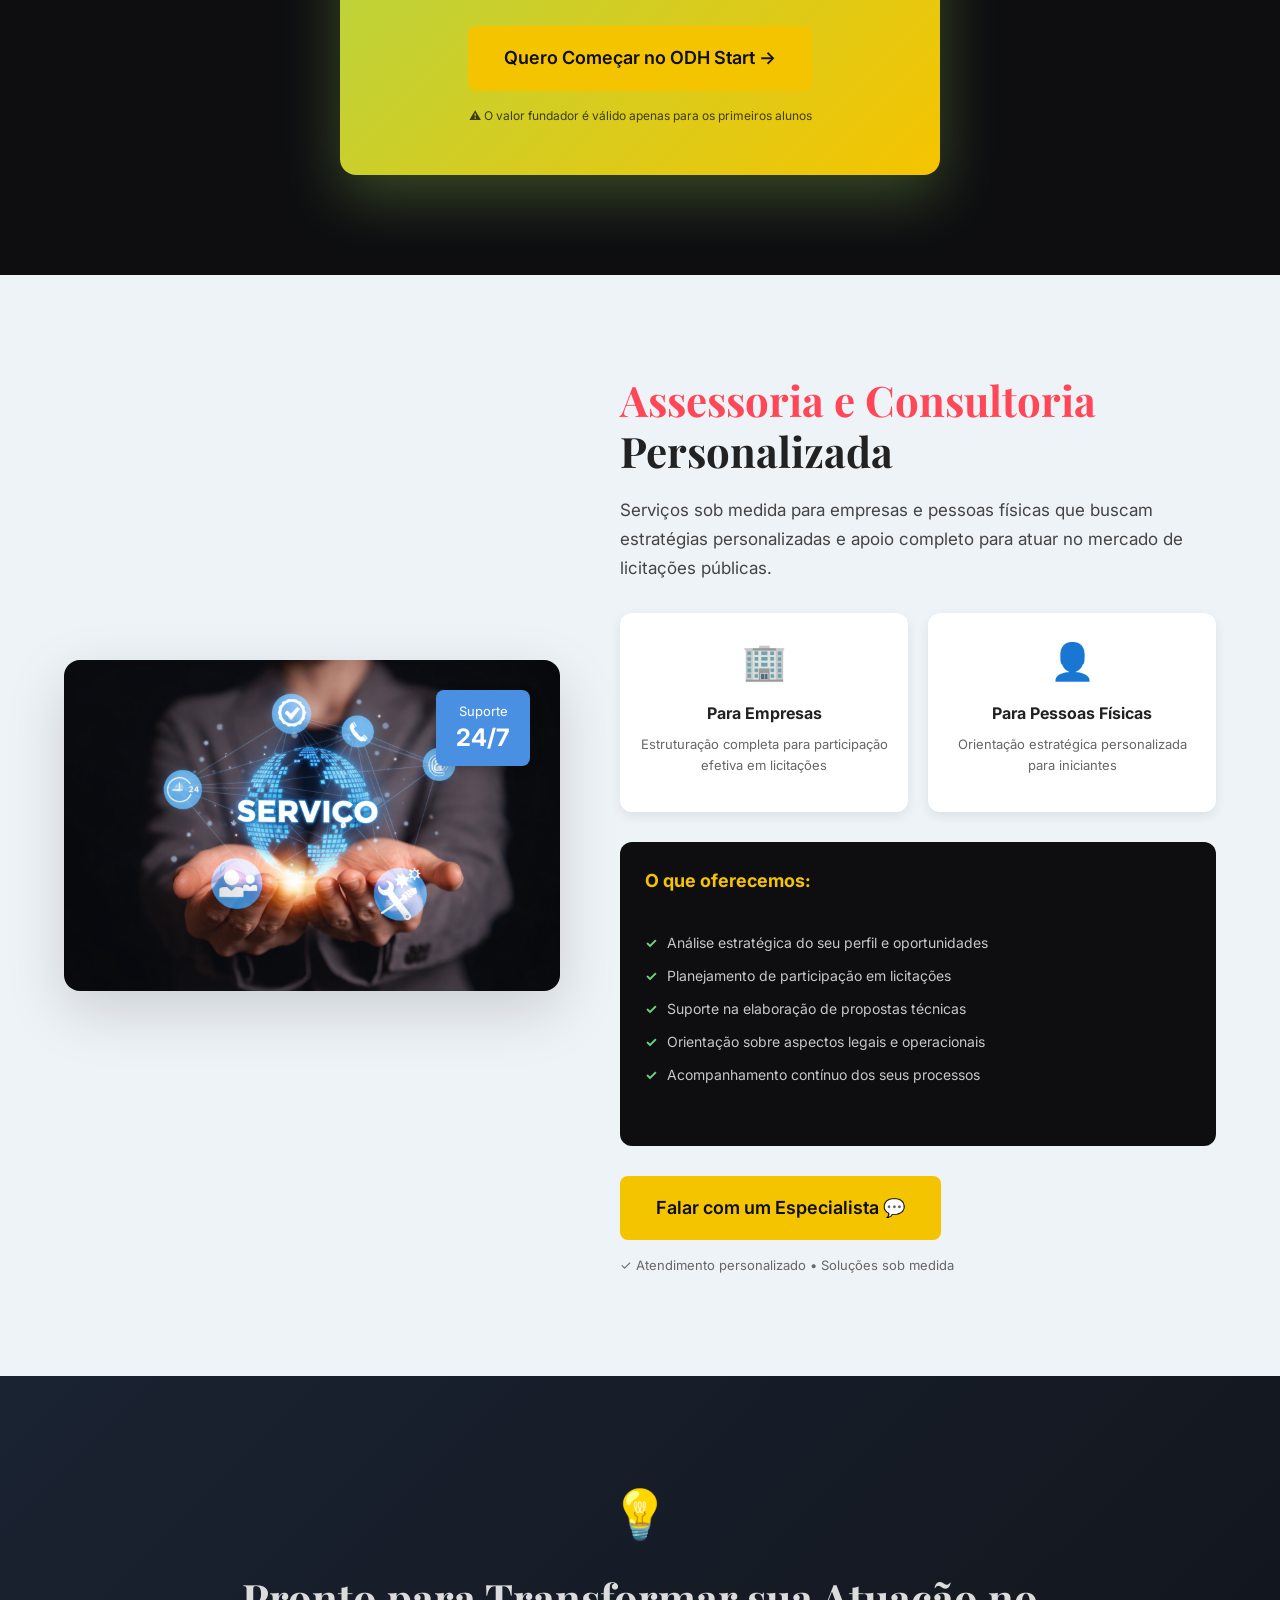
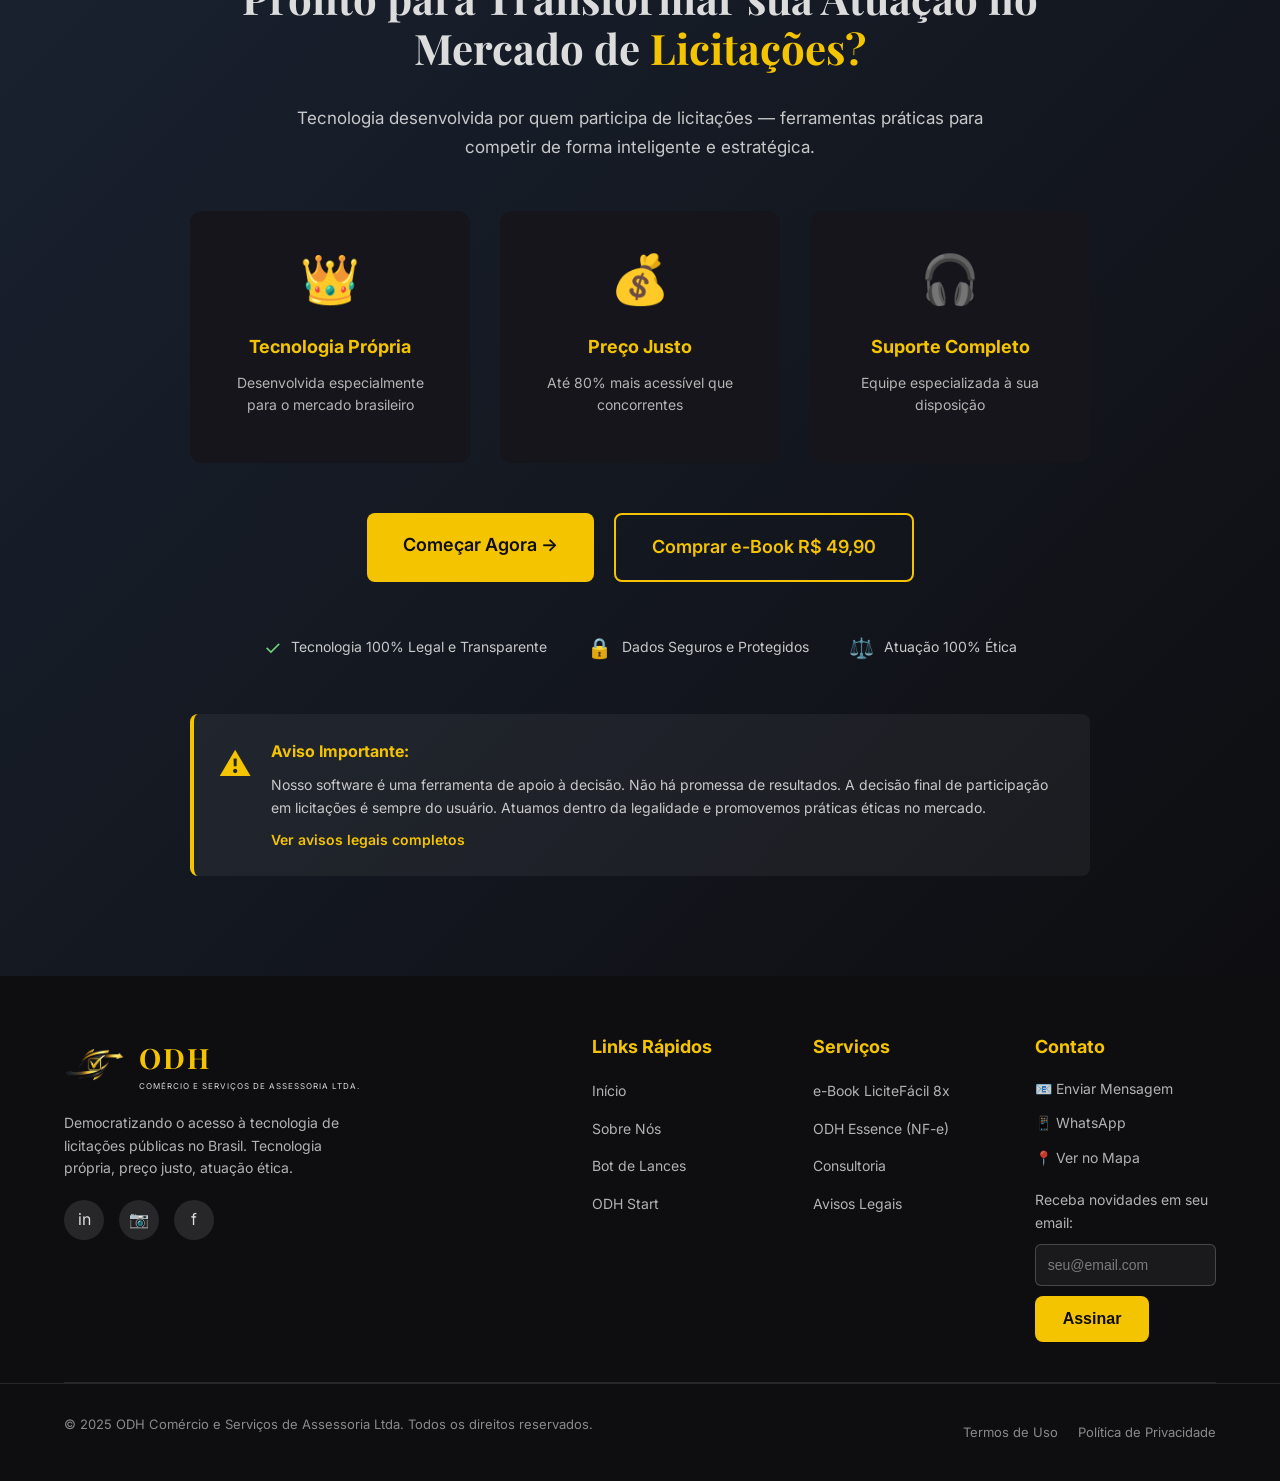
==== commit b76ec91b: "adição da seção sobre o autor Fernando no site" ====
--- a/index.html
+++ b/index.html
@@ -390,6 +390,59 @@
   </div>
 </section>
 
+<!-- SOBRE O AUTOR -->
+<section id="autor" class="autor-section">
+  <div class="container">
+    <div class="section-header center">
+      <h2>Sobre o <span class="highlight-red">Autor</span></h2>
+    </div>
+
+    <div class="autor-grid">
+      <div class="autor-image">
+        <div class="autor-photo-frame">
+          <img src="assets/img/autor-fernando.jpeg" alt="Fernando - Autor do e-Book LiciteFácil 8x" class="autor-photo" />
+        </div>
+      </div>
+
+      <div class="autor-content">
+        <p class="autor-intro">
+          <strong>Fernando</strong> é economista, empregado público há mais de 10 anos e empresário atuante no mercado de licitações públicas.
+        </p>
+
+        <p>
+          No serviço público, atuou no planejamento de aquisições, elaborando pesquisas de preços, análises de risco, estudos técnicos preliminares e pareceres técnicos, integrando a equipe de apoio nos processos de aquisição em hospital público. Anteriormente, foi responsável pela formalização e pelo monitoramento das atas de registro de preços do órgão em que exerce sua função. Sua atuação é marcada por rigor técnico, leitura crítica e atenção constante aos critérios que eliminam fornecedores antes mesmo da disputa.
+        </p>
+
+        <div class="autor-insight-box">
+          <p class="insight-conclusion">Essa vivência prática definiu uma abordagem objetiva para licitações, <span class="highlight-red">baseada em critérios técnicos, organização e tomada de decisão consciente.</span></p>
+        </div>
+
+        <p>
+          Em 2023, fundou a <strong>ODH</strong>, empresa dedicada à participação em <strong>Dispensas Eletrônicas de Licitações</strong> para o fornecimento de produtos a órgãos públicos federais. Desde então, atua diretamente na execução do que ensina — com capital próprio, risco real e decisões guiadas por cálculo, não por intuição.
+        </p>
+
+        <p>
+          A experiência acumulada em operações deu origem a um conjunto de procedimentos e ferramentas práticas voltados a quem está começando: identificação das melhores oportunidades, precificação realista, leitura objetiva de Termos de Referência, gestão documental, automação de tarefas repetitivas e análise de risco. <em>Tudo foi construído a partir de erros reais, correções em campo e ajustes feitos sob pressão de disputa.</em>
+        </p>
+
+        <p class="autor-posicionamento">
+          Fernando não se apresenta como guru nem como consultor teórico. Escreve para quem quer <strong>entender como o Estado compra</strong> — e como se posicionar corretamente para vender, <span class="highlight-red">sem improviso e sem atalhos</span>.
+        </p>
+
+        <div class="autor-final-box">
+          <p class="autor-final">
+            Este livro é mais do que um guia.<br>
+            É um <strong>manual completo</strong>, aplicado à prática real — com exercícios e decisões a serem executadas ao final de cada capítulo.
+          </p>
+          <p class="autor-final-highlight">
+            <em>É o livro que ele gostaria de ter lido no início de sua jornada.</em>
+          </p>
+        </div>
+      </div>
+    </div>
+  </div>
+</section>
+
 <!-- REFORC7\u00b0O MATERIAL GRATUITO - MEIO -->
 <section class="free-material-reinforcement">
   <div class="container">
--- a/css/main.css
+++ b/css/main.css
@@ -59,6 +59,7 @@
 @import url('./sections/argumentos.css');
 @import url('./sections/robot.css');
 @import url('./sections/ebook.css');
+@import url('./sections/autor.css');
 @import url('./sections/odhstart.css');
 @import url('./sections/assessoria.css');
 @import url('./sections/cta-footer.css');
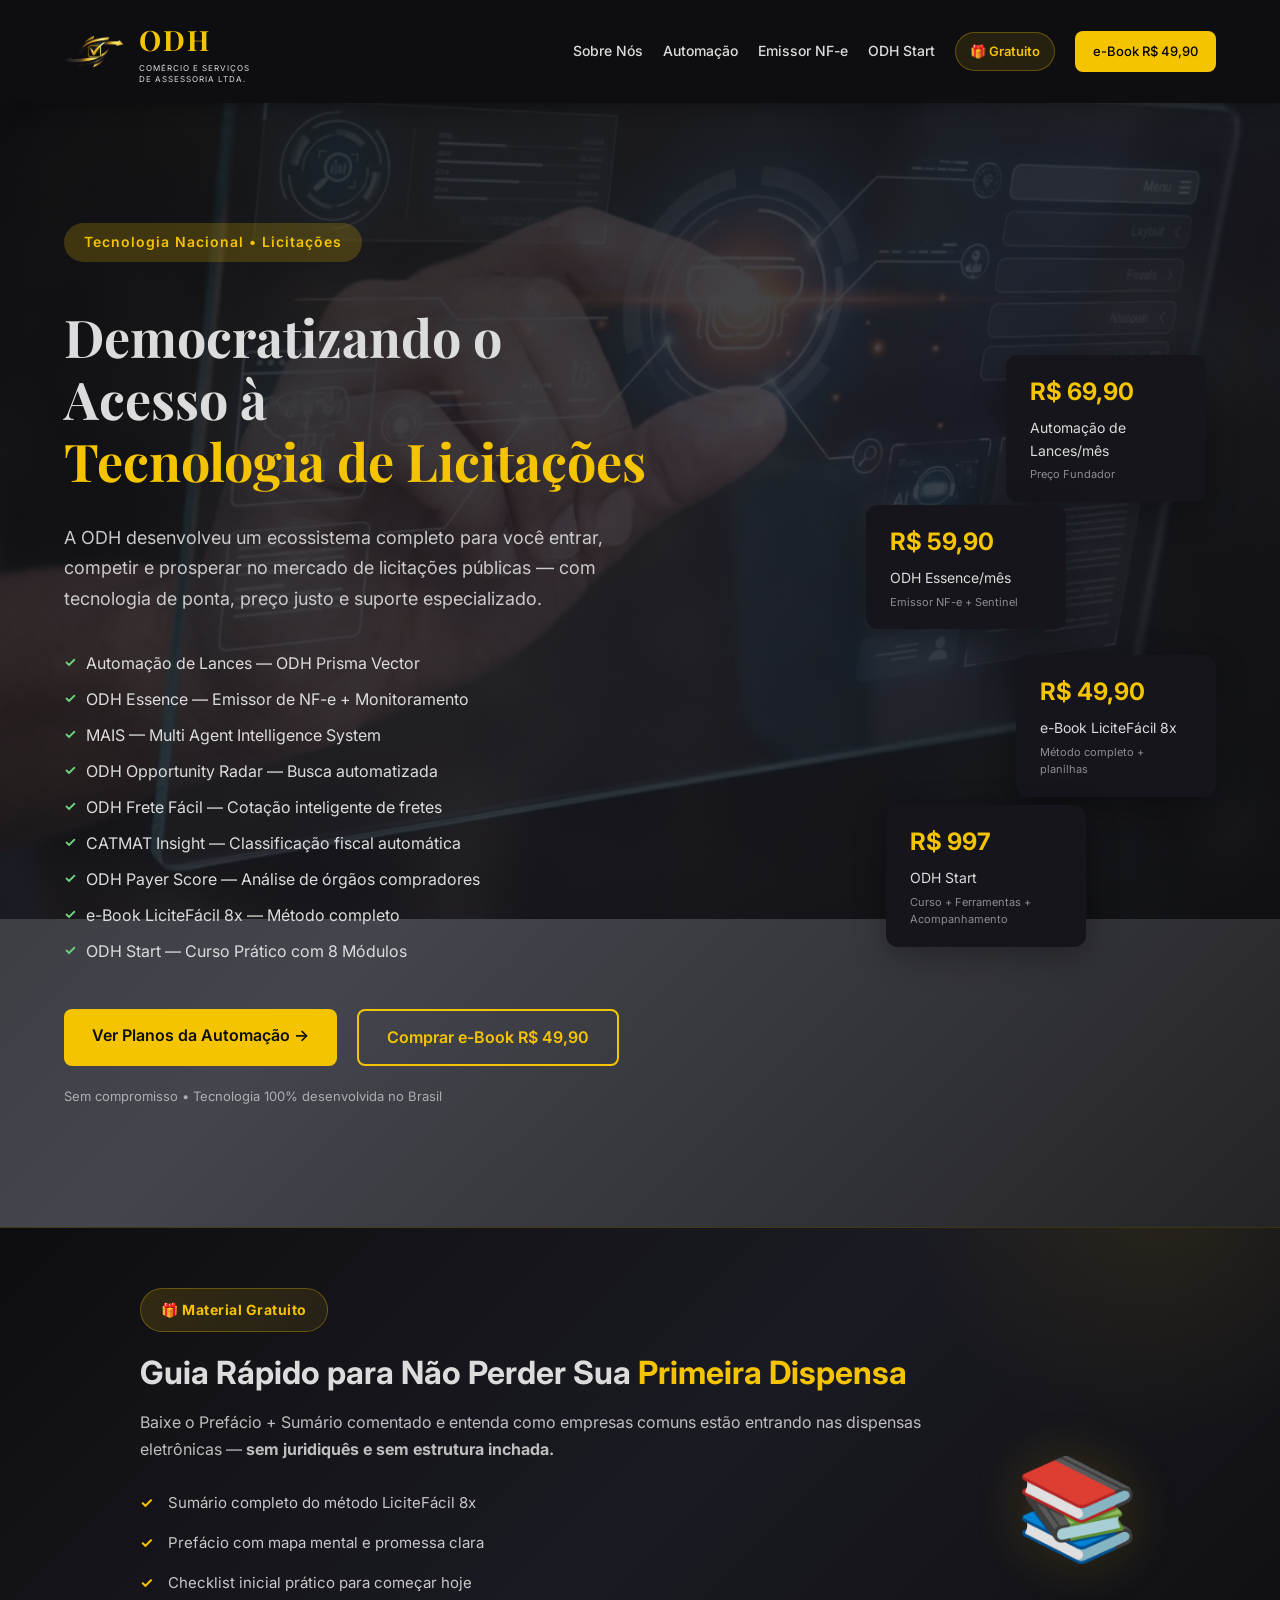
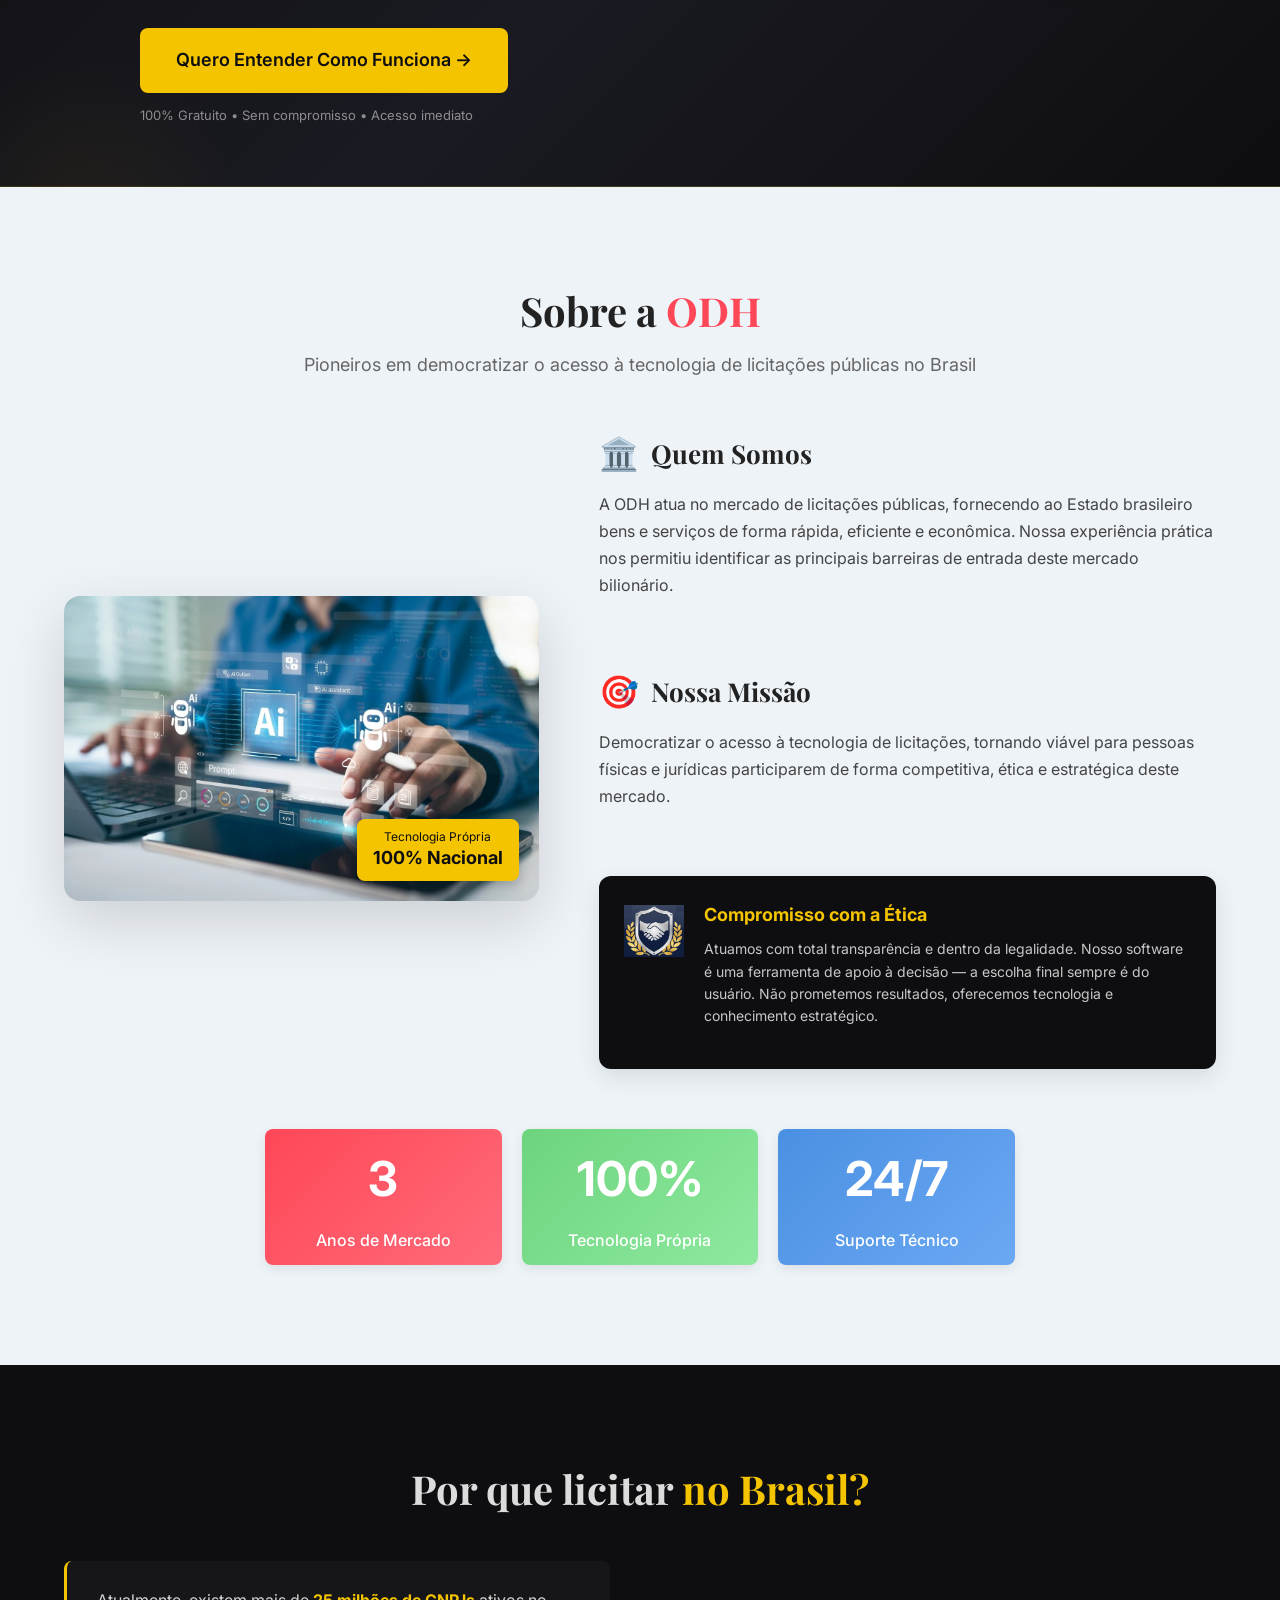
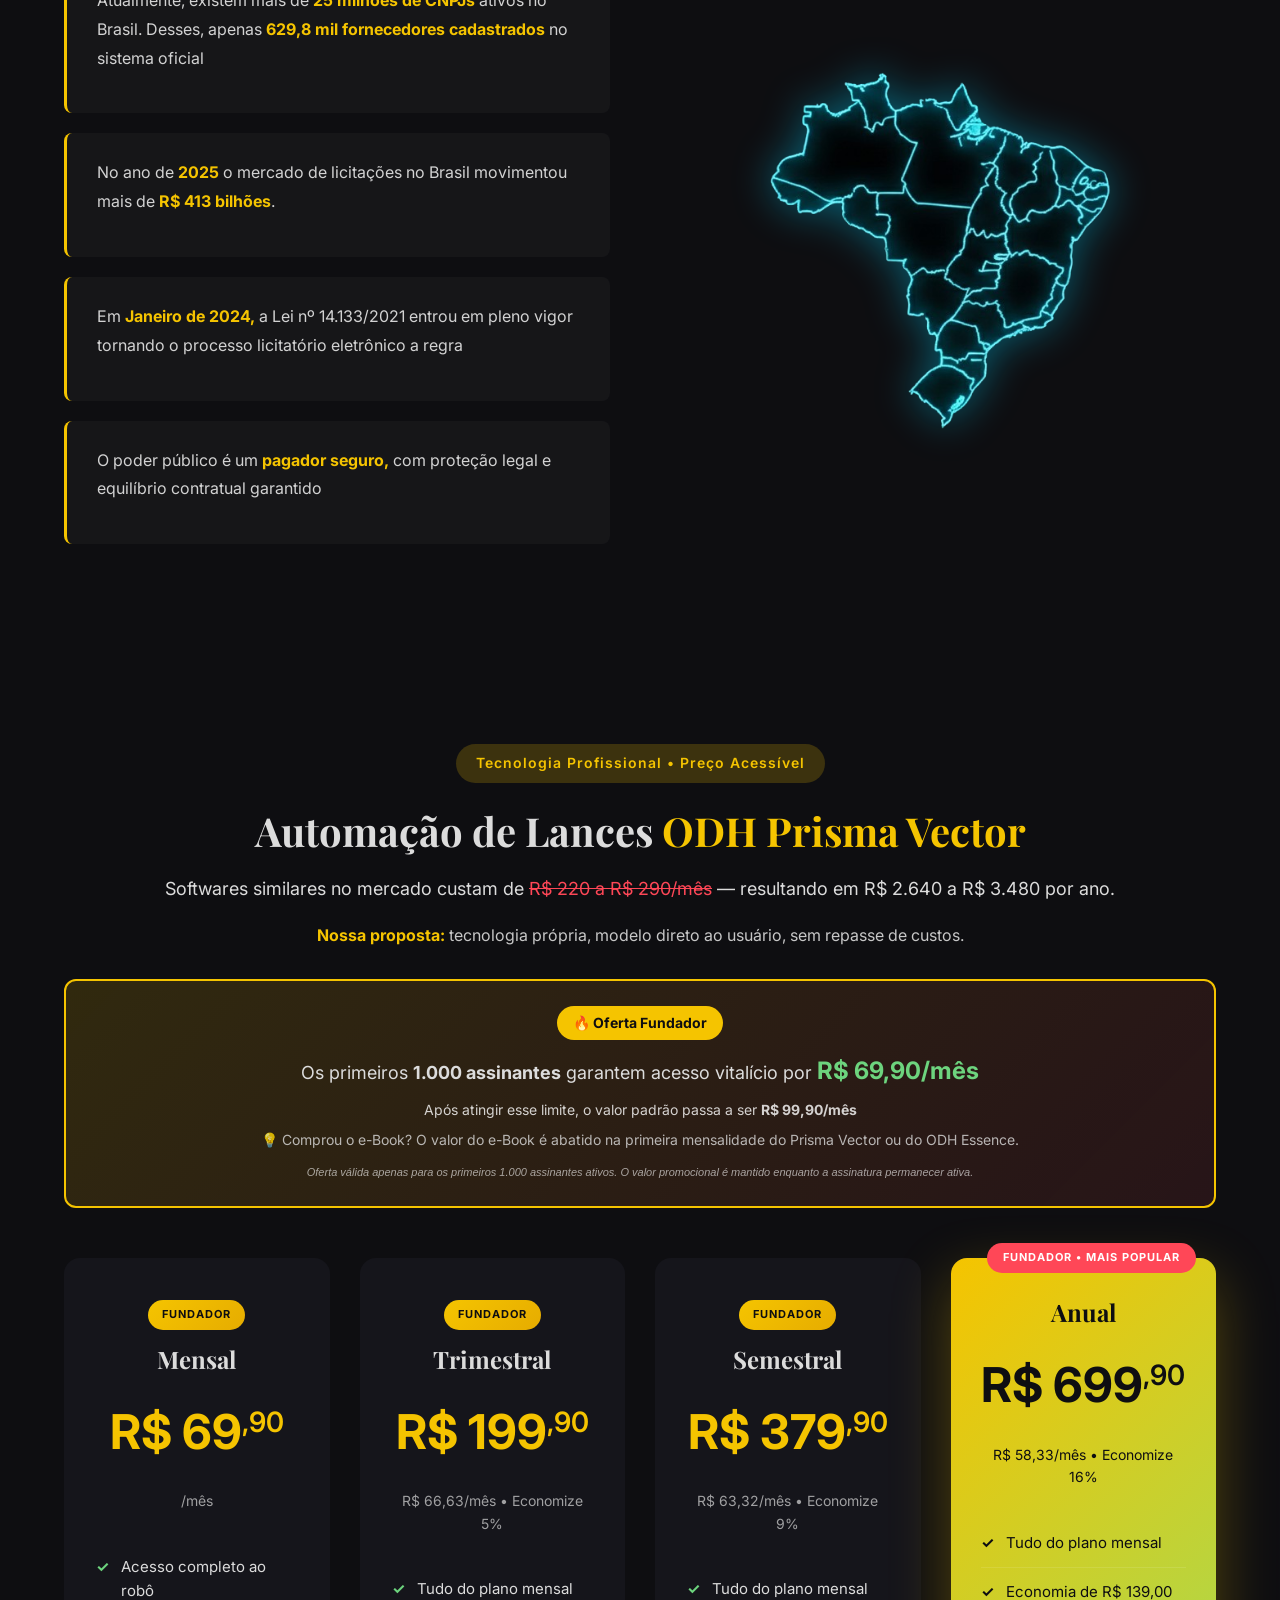
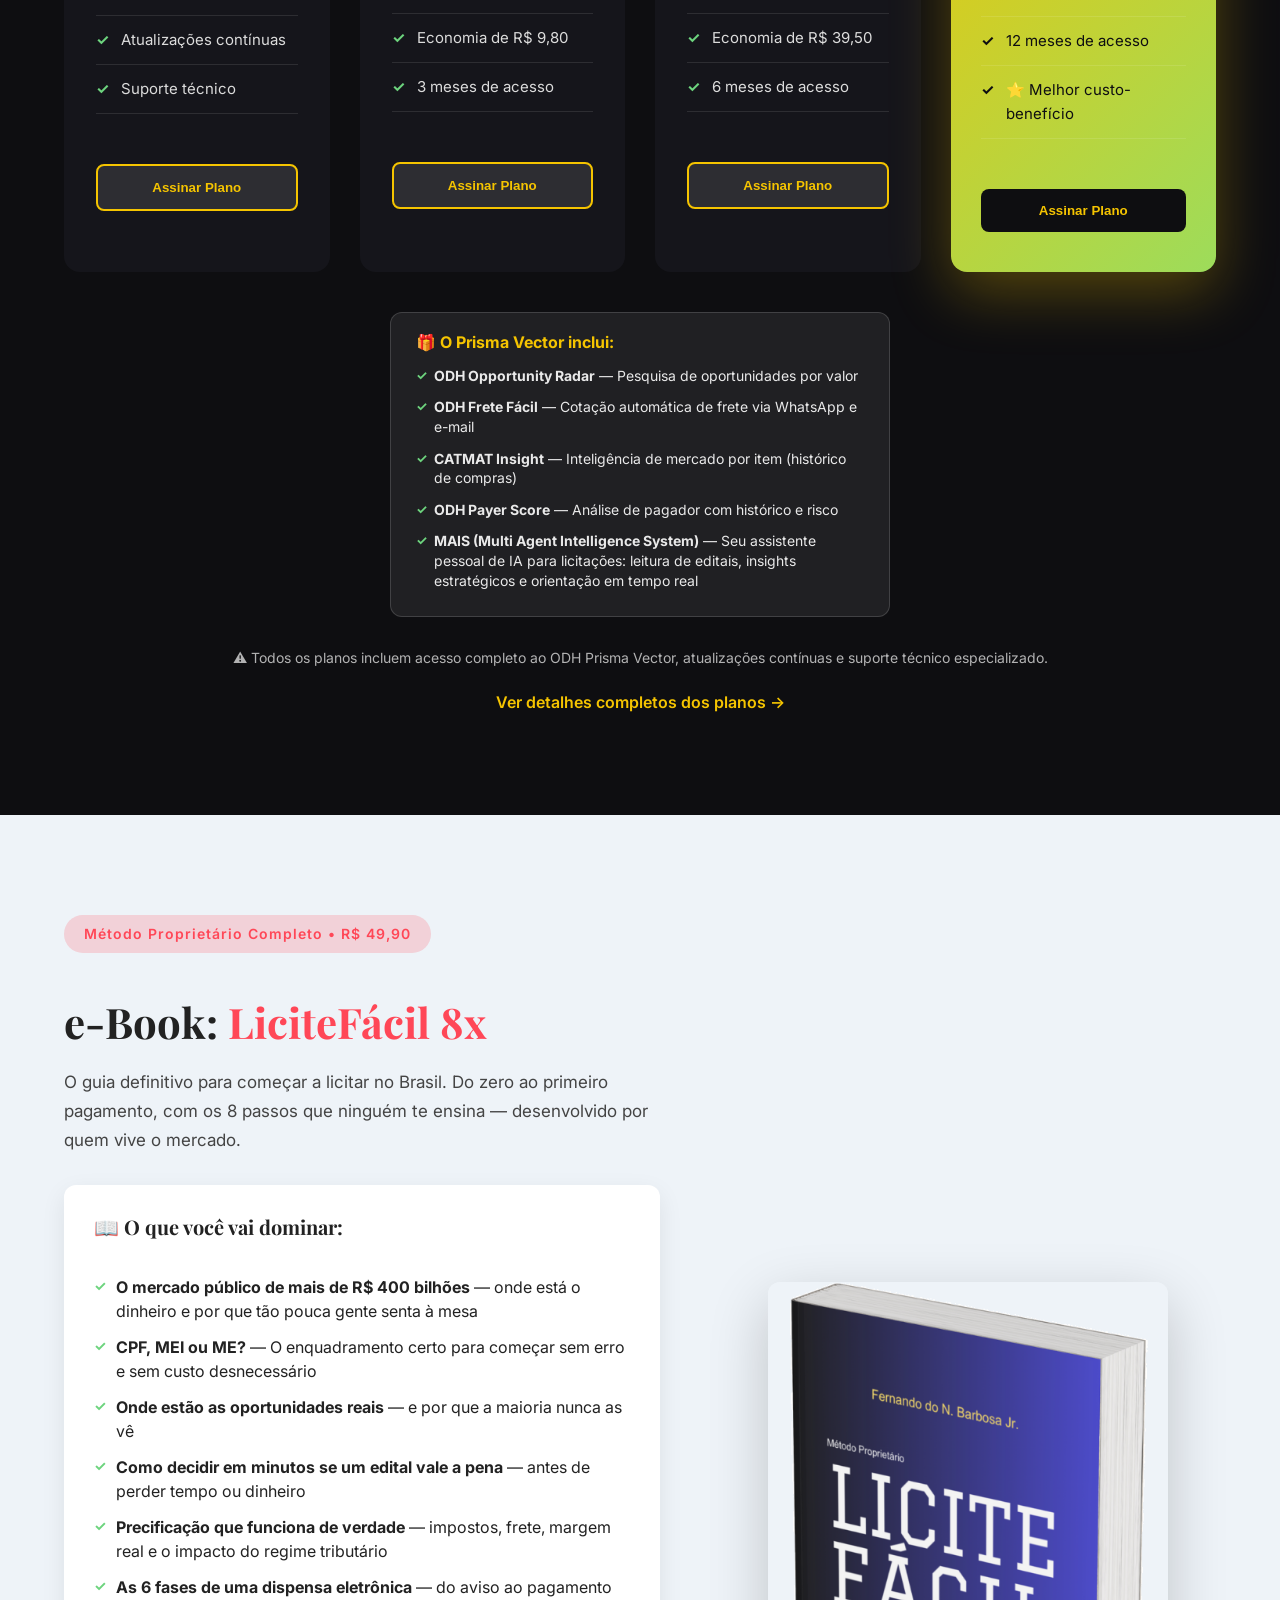
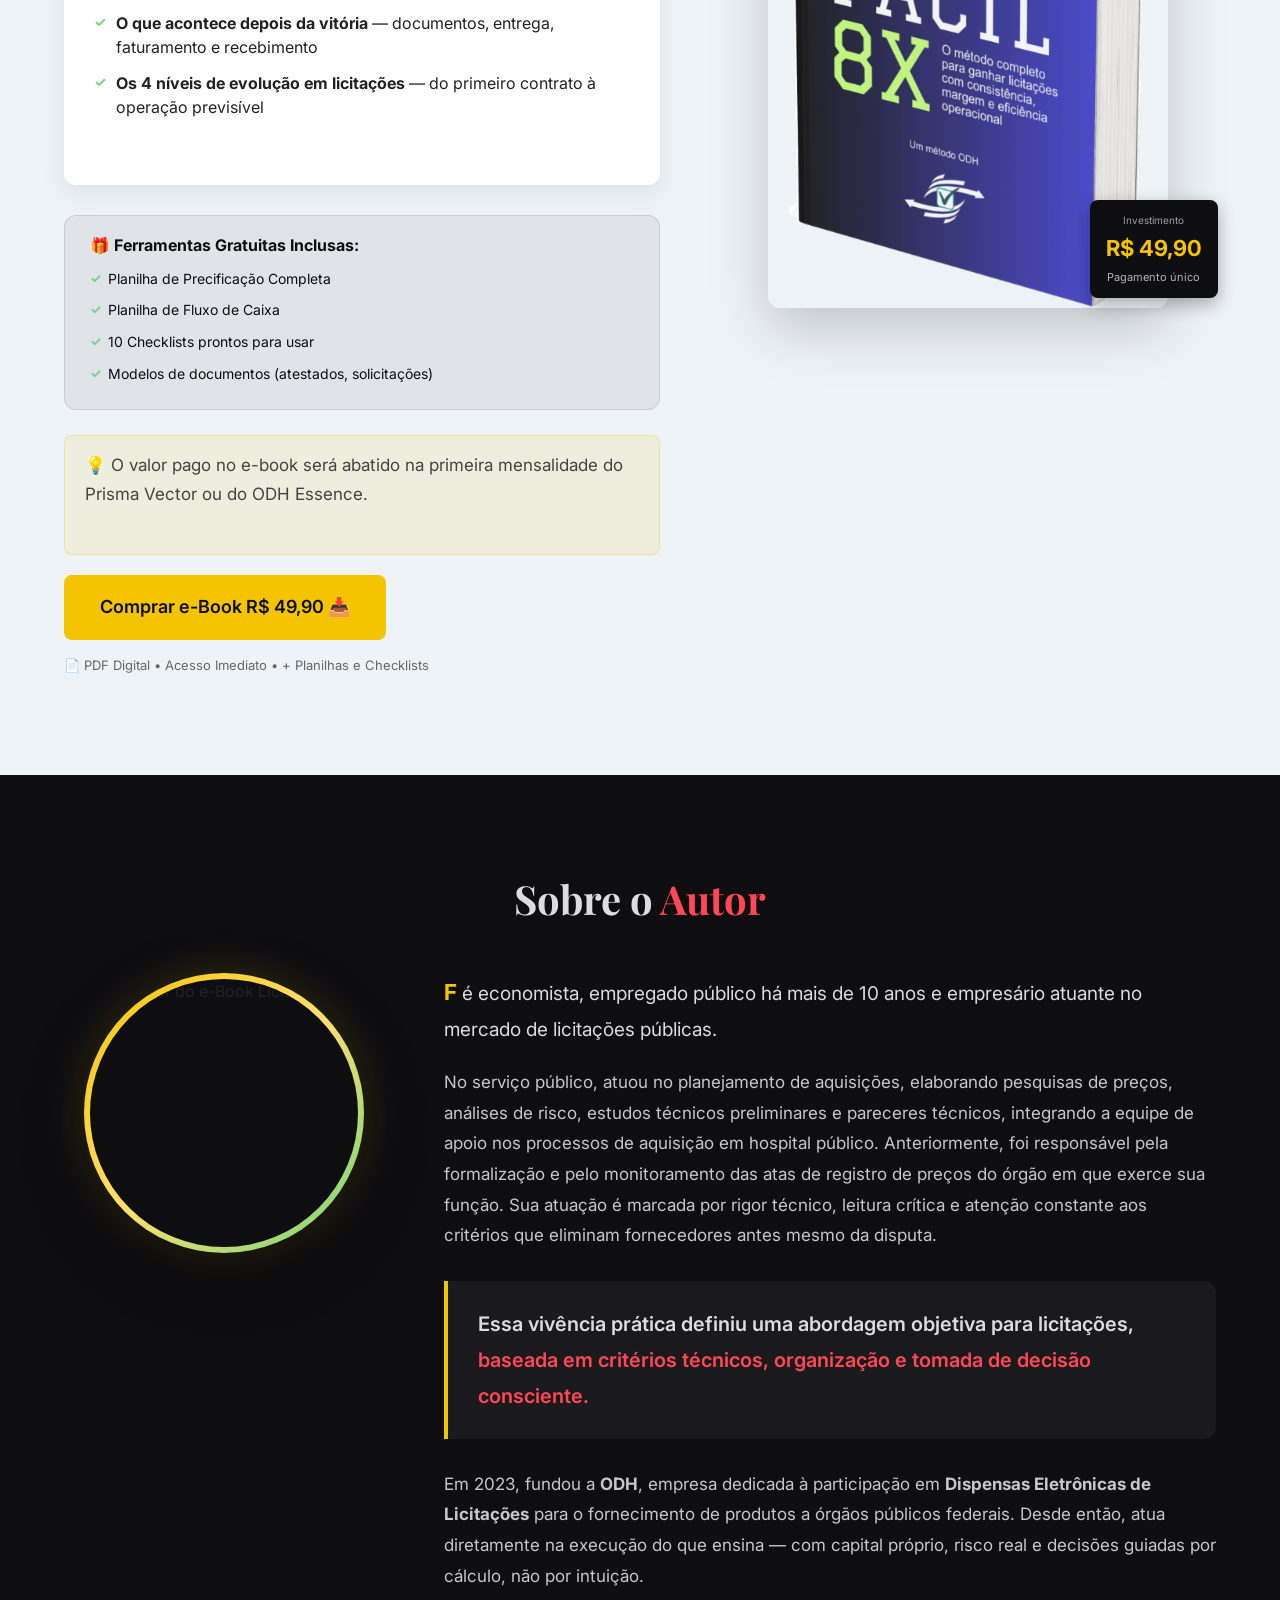
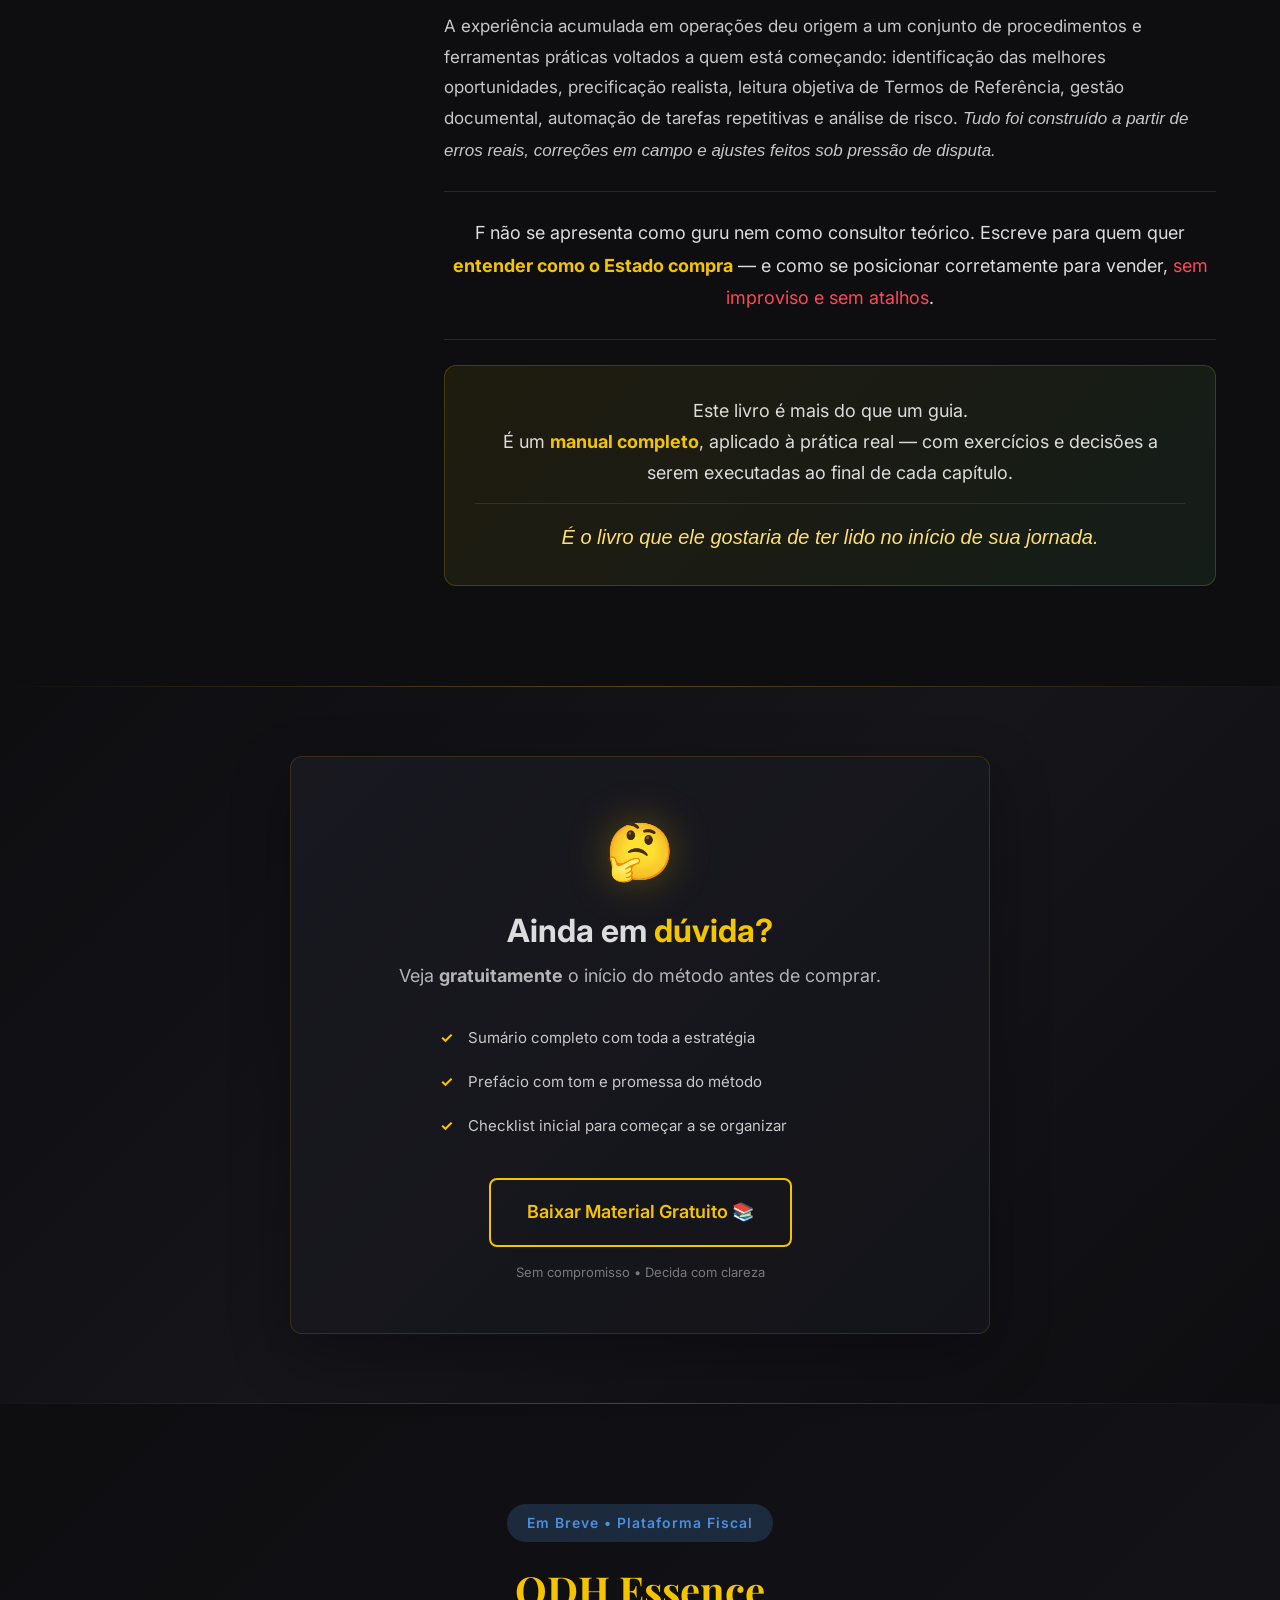
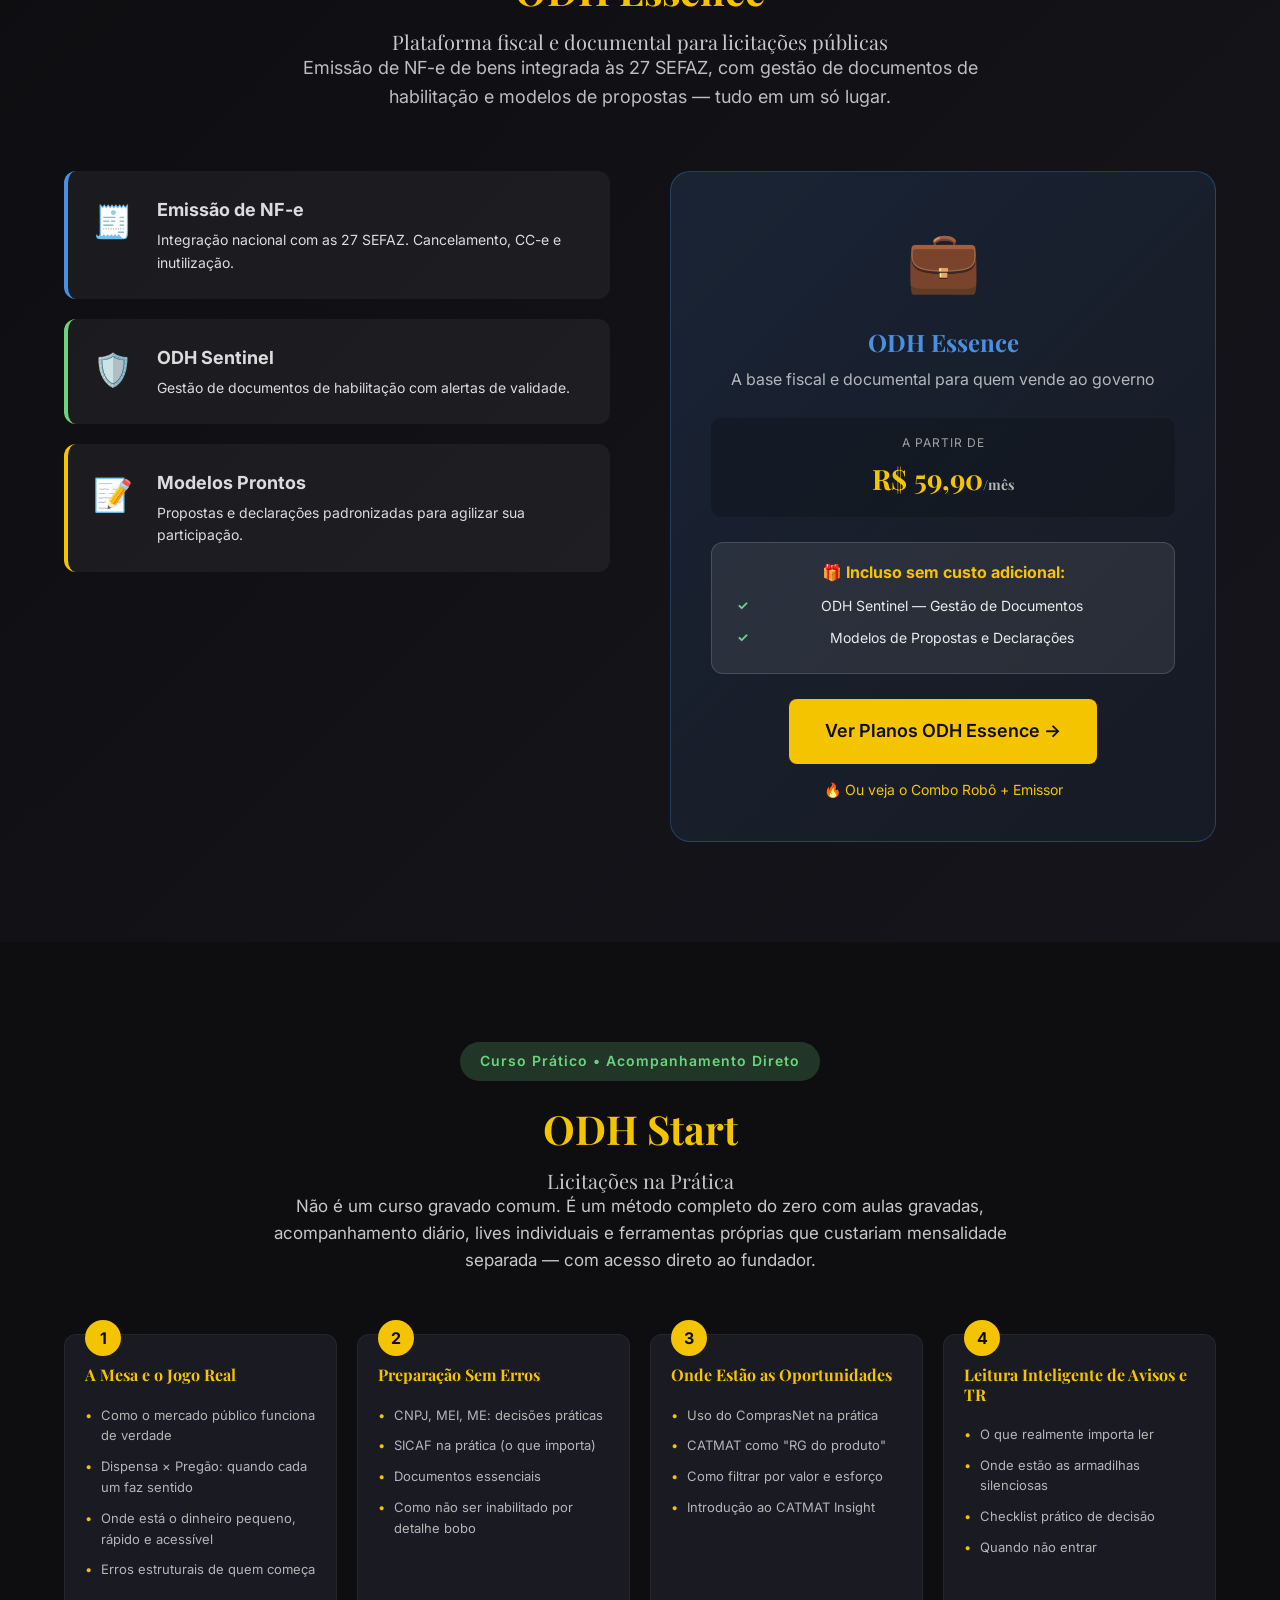
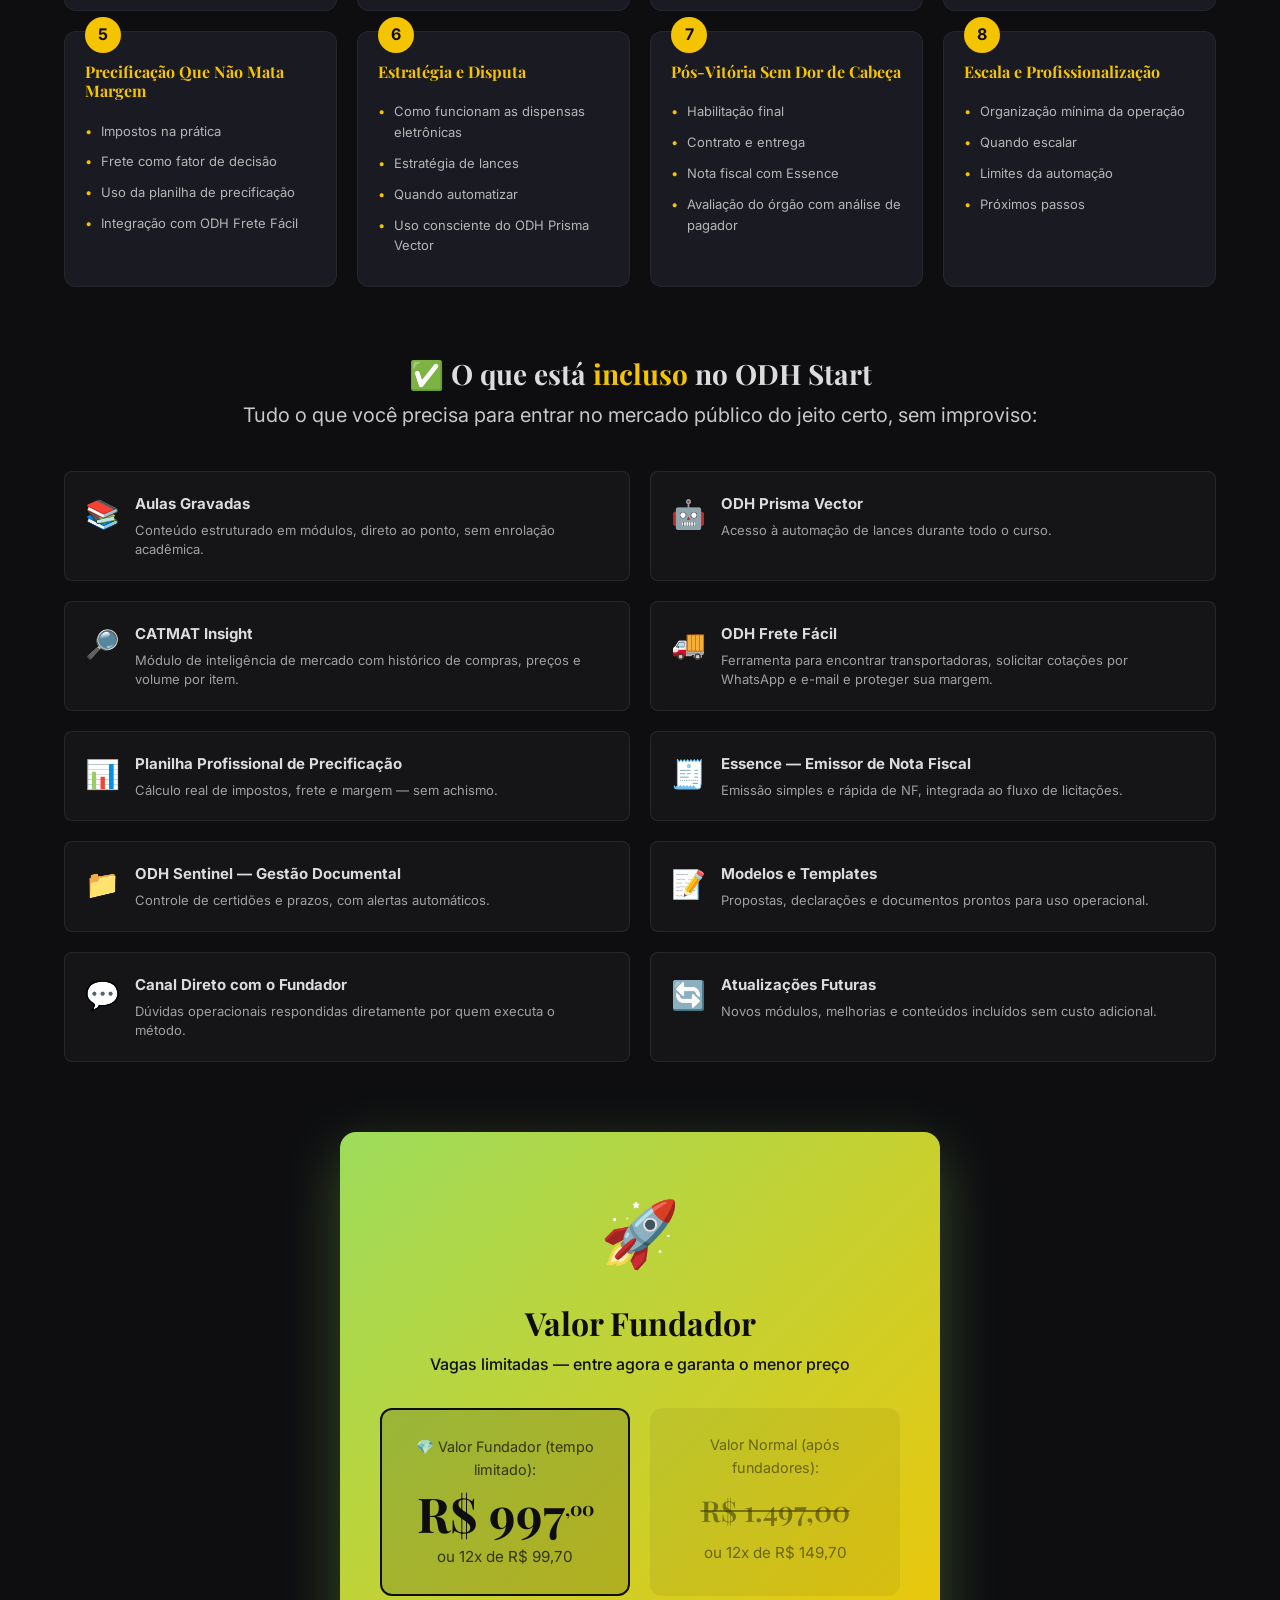
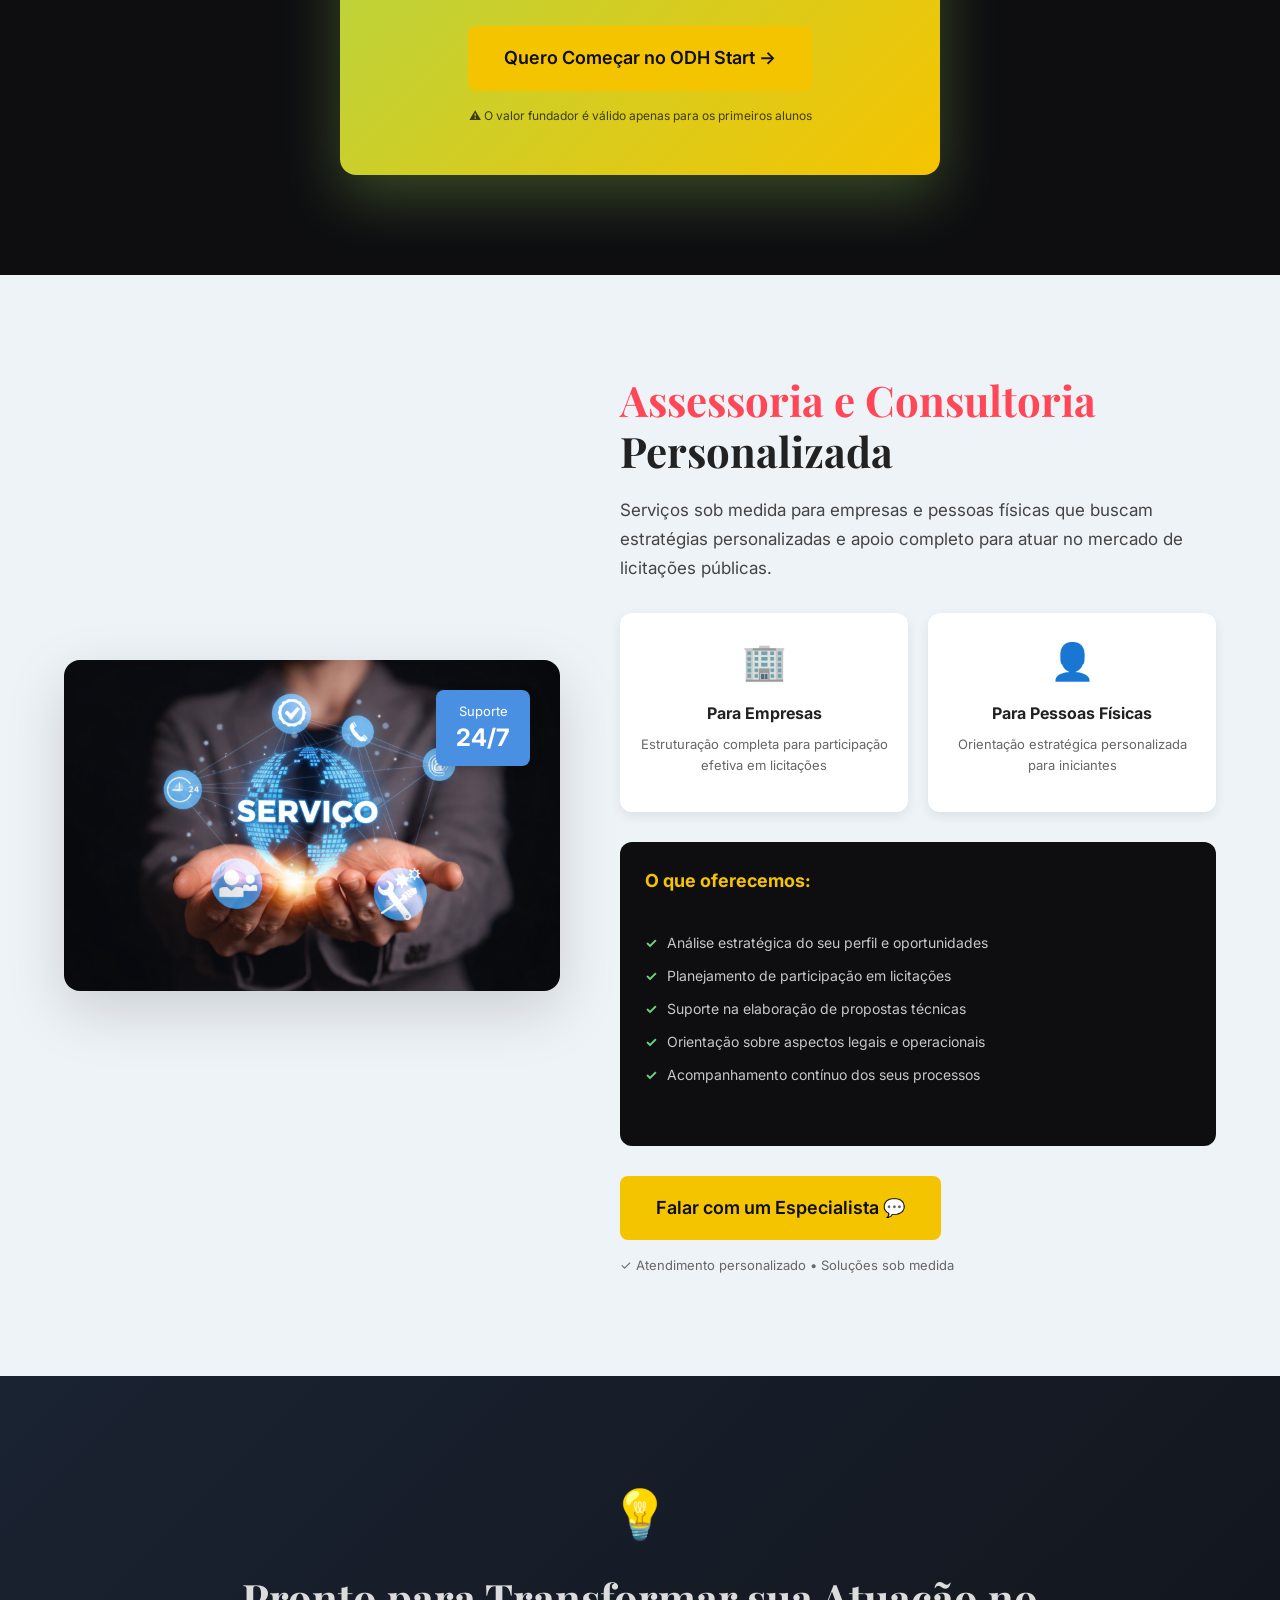
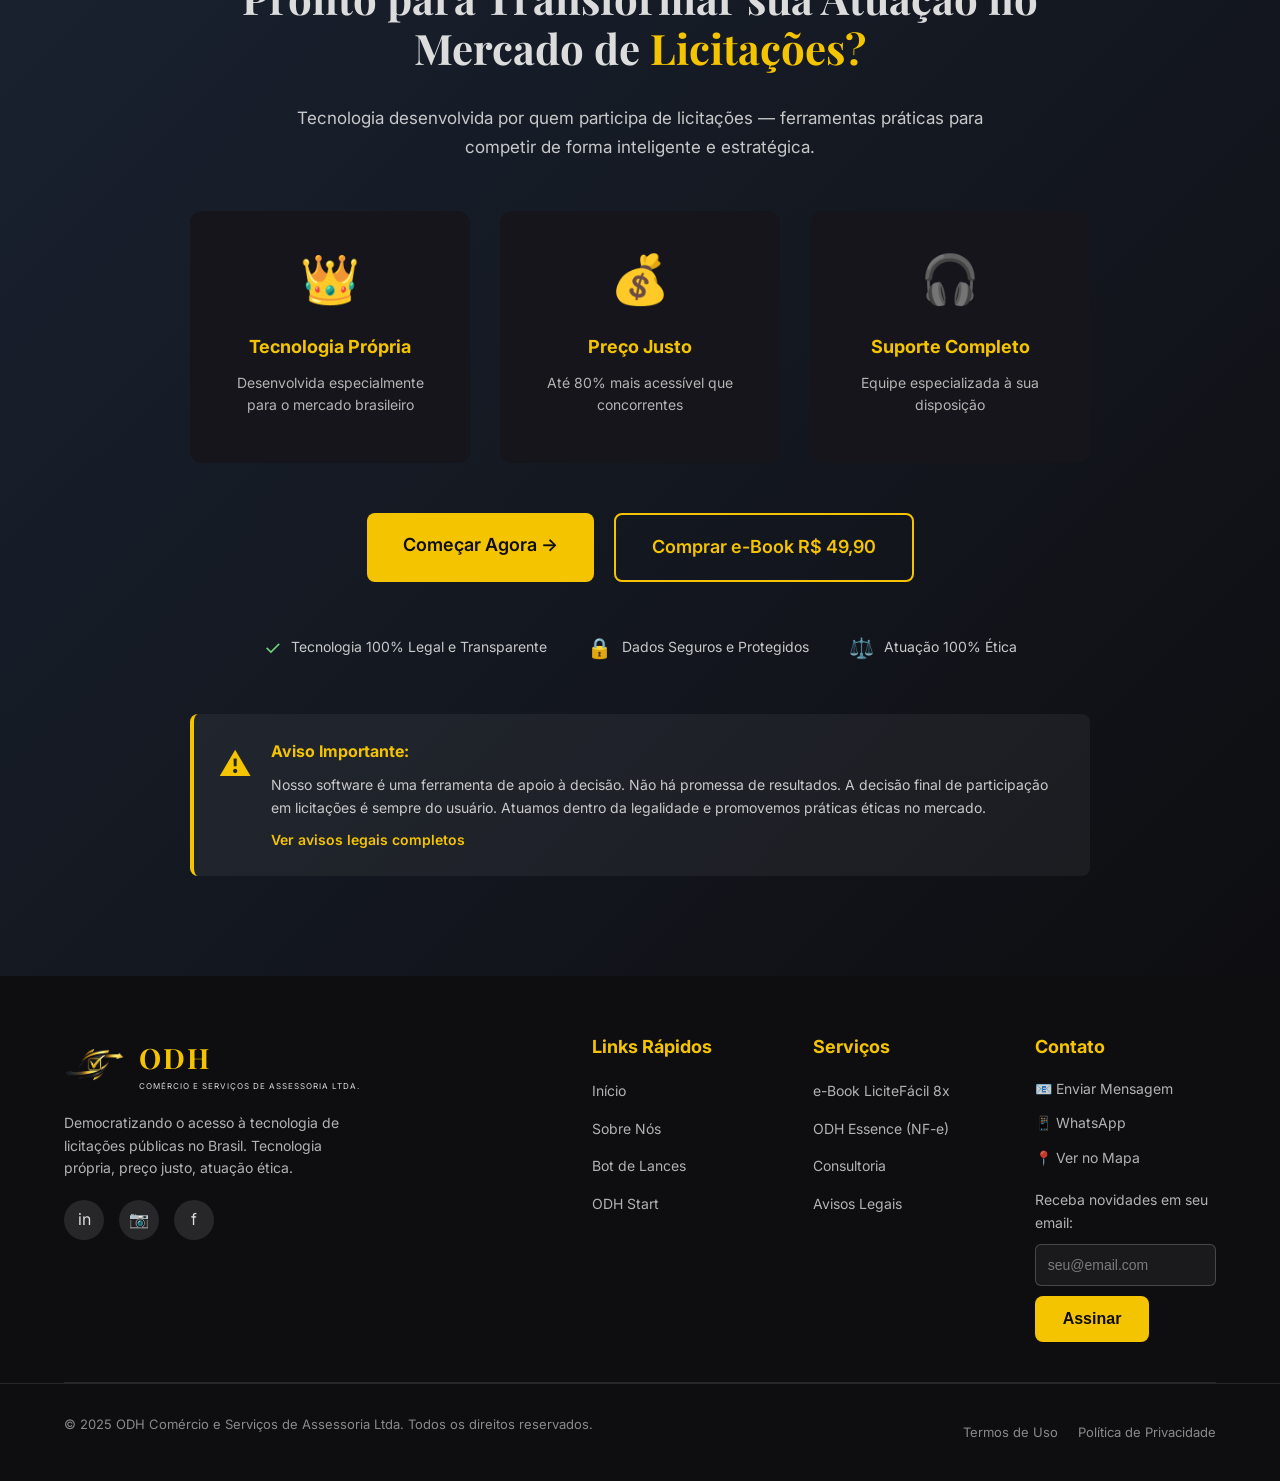
==== commit 3b9cdba3: "Update index.html" ====
--- a/index.html
+++ b/index.html
@@ -400,13 +400,13 @@
     <div class="autor-grid">
       <div class="autor-image">
         <div class="autor-photo-frame">
-          <img src="assets/img/autor-fernando.jpeg" alt="Fernando - Autor do e-Book LiciteFácil 8x" class="autor-photo" />
+          <img src="assets/img/autor.jpeg" alt="F - Autor do e-Book LiciteFácil 8x" class="autor-photo" />
         </div>
       </div>
 
       <div class="autor-content">
         <p class="autor-intro">
-          <strong>Fernando</strong> é economista, empregado público há mais de 10 anos e empresário atuante no mercado de licitações públicas.
+          <strong>F</strong> é economista, empregado público há mais de 10 anos e empresário atuante no mercado de licitações públicas.
         </p>
 
         <p>
@@ -426,7 +426,7 @@
         </p>
 
         <p class="autor-posicionamento">
-          Fernando não se apresenta como guru nem como consultor teórico. Escreve para quem quer <strong>entender como o Estado compra</strong> — e como se posicionar corretamente para vender, <span class="highlight-red">sem improviso e sem atalhos</span>.
+          F não se apresenta como guru nem como consultor teórico. Escreve para quem quer <strong>entender como o Estado compra</strong> — e como se posicionar corretamente para vender, <span class="highlight-red">sem improviso e sem atalhos</span>.
         </p>
 
         <div class="autor-final-box">
@@ -899,7 +899,7 @@
         <h4>Contato</h4>
         <ul class="contact-info">
           <li><a href="contato.html" title="Fale Conosco">📧 Enviar Mensagem</a></li>
-          <li><a href="https://wa.me/5584999275704" target="_blank" rel="noopener" title="WhatsApp">📱 WhatsApp</a></li>
+          <li><a href="https://wa.me/5584999999999" target="_blank" rel="noopener" title="WhatsApp">📱 WhatsApp</a></li>
           <li><a href="https://maps.app.goo.gl/vrfrgXGEDxFtJr8v8" target="_blank" rel="noopener">📍 Ver no Mapa</a></li>
         </ul>
         <div class="newsletter">
@@ -924,4 +924,4 @@
 
 <script src="script.js"></script>
 </body>
-</html>+</html>
